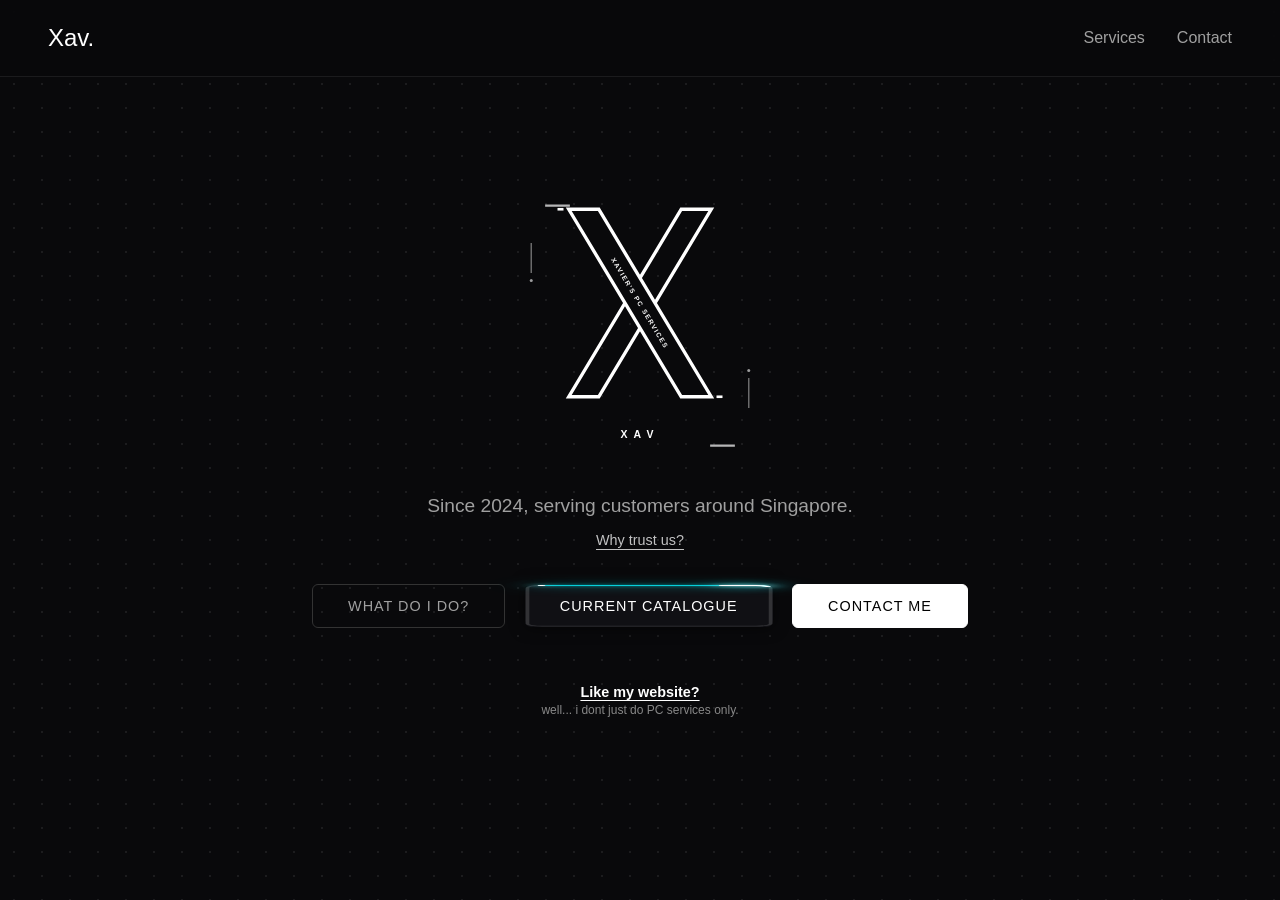
==== index.html @ ee3aeef9 "Update index.html" ====
<!DOCTYPE html>
<html lang="en">
<head>
    <meta charset="UTF-8">
    <meta name="viewport" content="width=device-width, initial-scale=1.0, maximum-scale=5.0, viewport-fit=cover">
    <title>Xav | Personal Site</title>
    
    <!-- Discord & Social Media Embed Preview -->
    <meta property="og:title" content="Xav | Personal Site">
    <meta property="og:description" content="Personal computer services, custom hardware maintenance, deep cleaning, upgrades, and web development.">
    <meta property="og:type" content="website">

    <link rel="stylesheet" href="style.css">
</head>
<body>

    <!-- Smooth Motherboard POST Code Preloader Overlay -->
    <div id="preloader">
        <div class="post-code-stream">
            <span>0x15 // DRAM_INIT</span>
            <span>0xC1 // SPD_CHECK</span>
            <span>0xAb // POST_STAGE</span>
            <span>0x0d // MEM_TRAIN</span>
            <span>0xA2 // IDE_DETECT</span>
        </div>
        <div class="loader-container">
            <svg class="pc-fan-svg" viewBox="0 0 100 100" xmlns="http://www.w3.org/2000/svg">
                <rect x="5" y="5" width="90" height="90" rx="12" fill="#080808" stroke="#2a2a2a" stroke-width="2"/>
                <circle cx="12" cy="12" r="3" fill="#121212" stroke="#ffffff" stroke-width="1"/>
                <circle cx="88" cy="12" r="3" fill="#121212" stroke="#ffffff" stroke-width="1"/>
                <circle cx="12" cy="88" r="3" fill="#121212" stroke="#ffffff" stroke-width="1"/>
                <circle cx="88" cy="88" r="3" fill="#121212" stroke="#ffffff" stroke-width="1"/>
                <circle cx="50" cy="50" r="38" fill="#121212" stroke="#ffffff" stroke-width="1.5" opacity="0.3"/>

                <g class="spinning-blades">
                    <g fill="#ffffff" opacity="0.85">
                        <path d="M 50 50 C 44 36, 50 20, 65 16 C 61 31, 56 42, 50 50 Z"/>
                        <path d="M 50 50 C 44 36, 50 20, 65 16 C 61 31, 56 42, 50 50 Z" transform="rotate(51.4 50 50)"/>
                        <path d="M 50 50 C 44 36, 50 20, 65 16 C 61 31, 56 42, 50 50 Z" transform="rotate(102.8 50 50)"/>
                        <path d="M 50 50 C 44 36, 50 20, 65 16 C 61 31, 56 42, 50 50 Z" transform="rotate(154.2 50 50)"/>
                        <path d="M 50 50 C 44 36, 50 20, 65 16 C 61 31, 56 42, 50 50 Z" transform="rotate(205.7 50 50)"/>
                        <path d="M 50 50 C 44 36, 50 20, 65 16 C 61 31, 56 42, 50 50 Z" transform="rotate(257.1 50 50)"/>
                        <path d="M 50 50 C 44 36, 50 20, 65 16 C 61 31, 56 42, 50 50 Z" transform="rotate(308.5 50 50)"/>
                    </g>
                    <circle cx="50" cy="50" r="12" fill="#181818" stroke="#ffffff" stroke-width="1.5"/>
                    <circle cx="50" cy="4" fill="#ffffff"/>
                </g>
            </svg>

            <!-- Motherboard Debug LED Display -->
            <div class="post-led-box">
                <span class="post-led-label">POST_CODE</span>
                <span id="postCodeText" class="post-led-value">15</span>
            </div>
        </div>
    </div>

    <!-- Navigation -->
    <nav class="navbar">
        <div class="logo-wrapper">
            <div id="logoBtn" class="logo">Xav<span class="dot">.</span></div>
            <div id="logoBubble" class="cartoon-bubble">...yep, thats my name!</div>
        </div>
        <div class="nav-links">
            <button id="navServicesBtn" class="nav-contact-link">Services</button>
            <button id="navContactBtn" class="nav-contact-link">Contact</button>
        </div>
    </nav>

    <!-- Main Hero -->
    <main class="hero">
        <!-- Cyberpunk Geometric 'X' Logo -->
        <div class="hero-logo-wrapper snap-in-1">
            <div class="glitch-container">
                <svg viewBox="0 0 400 380" class="hero-x-logo glitch-logo" xmlns="http://www.w3.org/2000/svg">
                    <path d="M 75,30 L 105,30 M 295,350 L 325,350" stroke="#ffffff" stroke-width="3" opacity="0.7" stroke-linecap="square" />
                    <path d="M 55,80 L 55,120 M 345,260 L 345,300" stroke="#ffffff" stroke-width="2" opacity="0.4" />
                    <circle cx="55" cy="130" r="2" fill="#ffffff" opacity="0.6"/>
                    <circle cx="345" cy="250" r="2" fill="#ffffff" opacity="0.6"/>

                    <polygon points="105,285 145,285 295,35 255,35" 
                             fill="none" stroke="#ffffff" stroke-width="4.5" stroke-linejoin="miter" />

                    <polygon points="105,35 145,35 295,285 255,285" 
                             fill="#09090b" stroke="#ffffff" stroke-width="4.5" stroke-linejoin="miter" />

                    <line x1="90" y1="35" x2="98" y2="35" stroke="#ffffff" stroke-width="3.5"/>
                    <line x1="302" y1="285" x2="310" y2="285" stroke="#ffffff" stroke-width="3.5"/>

                    <g transform="translate(200, 160) rotate(59)">
                        <text x="0" y="3.5" 
                              text-anchor="middle" 
                              fill="#ffffff" 
                              font-family="'Inter', sans-serif" 
                              font-size="9" 
                              font-weight="800" 
                              letter-spacing="1.8">XAVIER'S PC SERVICES</text>
                    </g>

                    <text x="200" y="340" 
                          text-anchor="middle" 
                          fill="#ffffff" 
                          font-family="'Inter', sans-serif" 
                          font-size="14" 
                          font-weight="600" 
                          letter-spacing="8">XAV</text>
                </svg>
            </div>
        </div>

        <p class="snap-in-2">Since 2024, serving customers around Singapore.</p>
        
        <!-- Why Trust Us Button -->
        <div class="hero-trust-wrapper snap-in-2">
            <button id="whyTrustBtn" class="trust-link-btn">Why trust us?</button>
        </div>

        <div class="hero-buttons snap-in-3">
            <button id="whatIDoBtn" class="btn btn-secondary" data-tooltip="cmon... click it!">What Do I Do?</button>
            
            <!-- Circling Light Particle & Trail Catalogue Button -->
            <button id="heroCatalogueBtn" class="btn btn-border-tracer" data-tooltip="check builds!">
                <svg class="tracer-svg" viewBox="0 0 100 100" preserveAspectRatio="none">
                    <rect class="tracer-base" x="1" y="1" width="98" height="98" rx="6" ry="6" pathLength="100" />
                    <rect class="tracer-trail" x="1" y="1" width="98" height="98" rx="6" ry="6" pathLength="100" />
                    <rect class="tracer-head" x="1" y="1" width="98" height="98" rx="6" ry="6" pathLength="100" />
                </svg>
                <span class="btn-tracer-text">Current Catalogue</span>
            </button>

            <button id="heroContactBtn" class="btn btn-primary" data-tooltip="don't be shy!">Contact Me</button>
        </div>

        <!-- Web Dev Teaser Link -->
        <div class="webdev-teaser-wrapper snap-in-3">
            <button id="webDevBtn" class="webdev-link-btn">
                <span class="webdev-main-text">Like my website?</span>
                <span class="webdev-sub-text">well... i dont just do PC services only.</span>
            </button>
        </div>
    </main>

    <!-- 3-Second Centered Promo Modal with 2s Slow Fade In -->
    <div id="centerPromoModal" class="modal-overlay center-promo-overlay">
        <div class="modal-card center-promo-card">
            <button id="closeCenterPromoBtn" class="close-btn" onclick="closeCenterPromo(event)" aria-label="Close Modal">&times;</button>
            
            <!-- Contained, Uncropped Rig Image -->
            <div class="promo-img-box" onclick="openBuildDetail(1)">
                <img src="https://res.cloudinary.com/bqio04wg/image/upload/v1786903752/IMG_3669.jpg" alt="Featured PC Rig" class="center-promo-img">
            </div>
            
            <!-- Build Info & Distinct Standout Typography -->
            <div onclick="openBuildDetail(1)">
                <span class="catalogue-badge">Featured Rig In-Stock</span>
                <h3 class="center-promo-title">THE ULTIMATE 1440P PC<span class="dot">.</span></h3>
                <div class="center-promo-price">$900 <span class="currency">SGD</span></div>
                <p class="center-promo-specs">
                    <span>RTX 3070</span> • <span>32GB RAM</span> • <span>i5-12400F</span> • <span>1TB SSD</span>
                </p>
                <button class="btn btn-primary center-promo-cta">View Benchmarks & Specs &rarr;</button>
            </div>
        </div>
    </div>

    <!-- Web Development Services Modal -->
    <div id="webDevModal" class="modal-overlay">
        <div class="modal-card image-modal-card">
            <button id="closeWebDevModalBtn" class="close-btn" aria-label="Close Modal">&times;</button>
            <div class="modal-product-info" style="text-align: left;">
                <h3>Custom Website Creation<span class="dot">.</span></h3>
                <p class="modal-sub">well... i dont just do PC services only.</p>
                
                <p class="modal-desc-paragraph">
                    Need a clean, interactive website, personal portfolio, or business landing page built from scratch? I can design and code custom websites directly tailored to your vision and ideas.
                </p>

                <div class="ipa-container-box">
                    <h4 style="color: #ffffff; font-size: 0.8rem; text-transform: uppercase; letter-spacing: 1px; margin-bottom: 0.6rem;">Service Breakdown:</h4>
                    <p style="margin-bottom: 0.5rem;">• <strong>Base Price:</strong> $150 SGD flat rate for a simple, interactive business or personal site.</p>
                    <p style="margin-bottom: 0.5rem;">• <strong>Cross-Platform Optimization:</strong> Built and tested to run smoothly on both desktop and mobile layouts.</p>
                    <p>• <strong>Custom Vision Integration:</strong> Incorporating custom themes, interactive modals, animations, and tailored features to fit exactly what you want.</p>
                </div>

                <div class="build-drawer-actions" style="margin-top: 1.5rem;">
                    <button class="btn btn-primary" onclick="openContact()">Inquire About Web Build</button>
                </div>
            </div>
        </div>
    </div>

    <!-- Why Trust Us Reviews Modal -->
    <div id="reviewsModal" class="modal-overlay">
        <div class="modal-card reviews-modal-card">
            <button id="closeReviewsModalBtn" class="close-btn" aria-label="Close Modal">&times;</button>
            <h2>Why Trust Us<span class="dot">.</span></h2>
            <p class="modal-sub">Drag or swipe vertically to spin through real client feedback.</p>

            <div id="reviewWheelContainer" class="review-wheel-container">
                <div id="reviewWheel" class="review-wheel">
                    
                    <div class="review-wheel-card">
                        <p class="review-quote">"Friendly and responsive, answered any questions I had with detailed explanations. Helped to troubleshoot and ensured that everything was working before leaving."</p>
                        <span class="review-author">— soreil</span>
                    </div>

                    <div class="review-wheel-card">
                        <p class="review-quote">"was really nice when showing me the pc, even explaining how to check specs cos i noob. now i can play heavy games!!? if uw buy pc ask this guy he legit pro"</p>
                        <span class="review-author">— Aira</span>
                    </div>

                    <div class="review-wheel-card">
                        <p class="review-quote">"great experience with xavier!! went extra mile to help me settle my build n solve issues. very recommended👍🏻👍🏻"</p>
                        <span class="review-author">— yrjdnr</span>
                    </div>

                    <div class="review-wheel-card">
                        <p class="review-quote">"Seller answered all my questions quickly and professionally, and even helped me to source out cpu coolers to swap out for my PC when requested. The after-sales tips was really appreciated from him as well. All in all, the service was extremely affordable, and this seller is truly genuine in his work. Would recommend strongly👍"</p>
                        <span class="review-author">— collectiblesandcards</span>
                    </div>

                    <div class="review-wheel-card">
                        <p class="review-quote">"Really amazing and awesome guy! professional in what he does and is accommodating too! tysm i rlly appreciate it ^^ 🫶✌️🤞"</p>
                        <span class="review-author">— cryphticz</span>
                    </div>

                </div>
            </div>

            <p class="reviews-footer-text">
                See all these reviews? Every single one of them is a client who trusted us with their beloved personal computer, and allowed us to work our magic on it.
            </p>
            <p class="reviews-trust-statement">
                We work with high-end components and the latest hardware and are deeply accustomed to these services with the priority of keeping the customer's hardware safe no matter what.
            </p>
        </div>
    </div>

    <!-- Slide-in Panel from Left (Services Drawer) -->
    <div id="sideDrawer" class="drawer-overlay">
        <div class="drawer-content">
            <button id="closeDrawerBtn" class="close-btn" aria-label="Close Drawer">&times;</button>
            <h2 class="section-title">Personal Computer Services<span class="dot">.</span></h2>
            <p class="section-subtitle">Click below to reveal our specialized service breakdown.</p>

            <div class="services-grid-vertical">
                <!-- Service 1: Maintenance & Deep Cleaning -->
                <div class="service-card" onclick="toggleCardDetails(event, this)">
                    <img src="https://static.vecteezy.com/system/resources/previews/014/321/935/large_2x/cleaning-a-dusty-computer-with-a-blower-photo.jpg" alt="Hardware Maintenance and Deep Cleaning" class="card-img" loading="lazy">
                    <div class="card-content">
                        <div class="card-header">
                            <h3>Hardware maintenance and Deep cleaning</h3>
                            <span class="expand-icon">+</span>
                        </div>
                        <p class="short-desc">Comprehensive system overhaul using high-pressure air dust blowers, 99% isopropyl alcohol (IPA), complete fan & case dust extraction, and thermal repasting for both CPU and GPU dies to permanently eliminate thermal throttling.</p>
                        
                        <div class="card-details-wrapper">
                            <div class="card-details">
                                <hr class="detail-divider">
                                <h4>Interactive Service Breakdown</h4>
                                <ul>
                                    <li>
                                        <strong id="deepCleanBtn" class="clickable-term">Deep cleaning</strong>: Full chassis disassembly, high-CFM dust blower extraction, and wiping GPU/case components clean using 99% IPA.
                                    </li>
                                    <li>
                                        <strong id="repasteBtn" class="clickable-term">Repasting</strong>: Complete removal of dried factory paste on CPU and GPU silicon dies, replacing it with high-grade thermal compound.
                                    </li>
                                </ul>
                            </div>
                        </div>
                    </div>
                </div>

                <!-- Service 2: Hardware Upgrades & Part Swapping -->
                <div class="service-card" onclick="toggleCardDetails(event, this)">
                    <img src="https://www.allinonecomputersolutions.co.uk/wp-content/uploads/2021/02/Computer-upgrade.jpg" alt="Hardware Upgrades & Part Swapping" class="card-img" loading="lazy">
                    <div class="card-content">
                        <div class="card-header">
                            <h3>Hardware Upgrades & Part Swapping</h3>
                            <span class="expand-icon">+</span>
                        </div>
                        <p class="short-desc">Looking to boost your FPS or swap out old components? I'll check compatibility, install them cleanly, and run real stress tests to make sure everything is rock solid. Got old parts lying around? Sell them directly to me for fast cash to subsidize your upgrade cost.</p>
                        
                        <div class="card-details-wrapper">
                            <div class="card-details">
                                <hr class="detail-divider">
                                <h4>Upgrade Process & Buyback Breakdown</h4>
                                <ul>
                                    <li>
                                        <strong>Compatibility & Installation</strong>: Making sure your new CPU, GPU, or RAM actually works with your board and power supply before installing it properly.
                                    </li>
                                    <li>
                                        <strong>Stress Testing</strong>: Running benchmark tests and games to guarantee zero crashes, blue screens, or thermal bottlenecks before handing your PC back.
                                    </li>
                                    <li>
                                        <strong>Old Part Trade-In / Buyback</strong>: Sell your replaced components directly to me for quick cash on the spot to lower your total upgrade cost.
                                    </li>
                                </ul>
                            </div>
                        </div>
                    </div>
                </div>

                <!-- Service 3: Case Swaps -->
                <div class="service-card" onclick="toggleCardDetails(event, this)">
                    <img src="https://www.bhphotovideo.com/images/fb/lian_li_o11dexl_x_o11_dynamic_evo_xl_1787171.jpg" alt="Case Swaps" class="card-img" loading="lazy">
                    <div class="card-content">
                        <div class="card-header">
                            <h3>Case swaps</h3>
                            <span class="expand-icon">+</span>
                        </div>
                        <p class="short-desc">Want to refresh your system? Getting tired of your old case? We will port over your entire build to a new, fresh case of your own choice, ensuring everything is handled with utmost care at XAVPC. Wiring everything, including basic cable management to clean up the back panel.</p>
                        
                        <div class="card-details-wrapper">
                            <div class="card-details">
                                <hr class="detail-divider">
                                <h4>Case Swap Process</h4>
                                <ul>
                                    <li>
                                        <strong>Full Build Transfer</strong>: Safe dismantling and migrating of motherboard, GPU, power supply, coolers, and storage into your new chassis.
                                    </li>
                                    <li>
                                        <strong>Wiring & Cable Routing</strong>: Connecting front panel headers, power cables, and routing wires neatly for a clean front view and organized back panel.
                                    </li>
                                </ul>
                            </div>
                        </div>
                    </div>
                </div>

                <!-- Service 4: Diagnostics and Troubleshooting -->
                <div class="service-card" onclick="toggleCardDetails(event, this)">
                    <img src="https://miro.medium.com/v2/resize:fit:1024/1*V3ukVbugMUgEESWofAu4Vw.jpeg" alt="Diagnostics and troubleshooting" class="card-img" loading="lazy">
                    <div class="card-content">
                        <div class="card-header">
                            <h3>Diagnostics and troubleshooting</h3>
                            <span class="expand-icon">+</span>
                        </div>
                        <p class="short-desc">PC won't boot, randomly shuts off, or throwing blue screens? I isolate hardware faults using my own spare parts and understanding of how components interact. I stick to a strict no-fix, no-fee policy: if I can't reach a definitive conclusion on what's wrong, you don't pay anything.</p>
                        
                        <div class="card-details-wrapper">
                            <div class="card-details">
                                <hr class="detail-divider">
                                <h4>Diagnostic Policy & Limitations</h4>
                                <ul>
                                    <li>
                                        <strong>Spare Part Swap Testing</strong>: Swapping out RAM, GPUs, PSUs, and CPUs with known-working spare parts to isolate the exact failing hardware.
                                    </li>
                                    <li>
                                        <strong>No Conclusion, No Pay Policy</strong>: You are only charged if I successfully diagnose and reach a definitive conclusion on the root cause of your issue.
                                    </li>
                                    <li>
                                        <strong>What We Do NOT Do</strong>: We do not do board-level repair or micro-soldering. Faulty parts are identified for direct replacement. Note: The rate for installing replacement parts is separate from the diagnostic fee.
                                    </li>
                                </ul>
                            </div>
                        </div>
                    </div>
                </div>
            </div>
        </div>
    </div>

    <!-- Deep Cleaning Breakdown Modal -->
    <div id="deepCleanModal" class="modal-overlay">
        <div class="modal-card image-modal-card">
            <button id="closeDeepCleanModalBtn" class="close-btn" aria-label="Close Modal">&times;</button>
            <img src="https://static.vecteezy.com/system/resources/previews/014/321/935/large_2x/cleaning-a-dusty-computer-with-a-blower-photo.jpg" alt="Deep Cleaning Process with Air Blower" class="modal-product-img" loading="lazy">
            <div class="modal-product-info">
                <h3>Chassis & GPU Deep Cleaning<span class="dot">.</span></h3>
                <p class="modal-sub">Restoring original thermal efficiency and airflow.</p>
                
                <p class="modal-desc-paragraph">
                    Dust buildup inside dirty PC cases directly chokes fan blades, clogs heatsink fins, and causes severe thermal throttling under heavy gaming loads. We utilize high-pressure electric air dust blowers to blast away trapped dust bunnies from tight GPU shroud crevices, power supply shrouds, and intake filters.
                </p>

                <div class="ipa-container-box">
                    <p>
                        After blowing out loose debris, all fan blades, PCB surfaces, and case interior walls are thoroughly wiped clean down to a shine using 
                        <span class="ipa-wrapper">
                            <span id="ipaHighlightBtn" class="ipa-highlight">IPA 99% alcohol</span>
                            <span id="ipaBubble" class="ipa-bubble">
                                <button id="closeIpaBubbleBtn" class="bubble-x-btn" aria-label="Close Bubble">&times;</button>
                                <strong>Why 99% Isopropyl Alcohol?</strong><br>
                                99% anhydrous IPA evaporates rapidly with zero conductive water residue, safely dissolving caked-on dust film, oils, and dried thermal paste without risking oxidation on delicate circuit boards.
                            </span>
                        </span> 
                        for a sterile, spotless finish.
                    </p>
                </div>

                <div class="location-disclaimer-box">
                    <h4>In-House Service Location Disclaimer</h4>
                    <p>For all computers requiring a deep clean, we perform the service strictly in-house at my place. The high-pressure dust blowers and specialized cleaning tools I use are non-portable, and handling heavy dust extraction is significantly safer and cleaner in a familiar workshop environment.</p>
                </div>
            </div>
        </div>
    </div>

    <!-- Catalogue Modal (Live In-Stock Build) -->
    <div id="catalogueModal" class="modal-overlay">
        <div class="modal-card catalogue-modal-card">
            <button id="closeCatalogueModalBtn" class="close-btn" aria-label="Close Modal">&times;</button>
            <h2>Current Catalogue<span class="dot">.</span></h2>
            <p class="modal-sub">Click the prebuilt rig below for full specs & details.</p>

            <div class="catalogue-grid">
                <!-- Active Prebuilt PC Rig -->
                <div class="service-card catalogue-card" onclick="openBuildDetail(1)">
                    <img src="https://res.cloudinary.com/bqio04wg/image/upload/v1786903755/IMG_3670.jpg" alt="THE ULTIMATE MIDRANGE 1440P GAMING PC." class="card-img catalogue-img" loading="lazy">
                    <div class="card-content">
                        <div class="card-header">
                            <div>
                                <span class="catalogue-badge">1440p High-FPS Rig</span>
                                <h3>THE ULTIMATE MIDRANGE 1440P GAMING PC.</h3>
                            </div>
                            <span class="expand-icon">&rarr;</span>
                        </div>
                        <p class="short-desc">$900 SGD • Intel i5-12400F • ROG Strix RTX 3070 • 32GB Ripjaws • 360mm Infinity AIO</p>
                    </div>
                </div>
            </div>

            <div class="catalogue-footer-note">
                <button id="prevBuildsLinkBtn" class="previous-builds-link">or check out our previous builds.</button>
            </div>
        </div>
    </div>

    <!-- Previous Builds Archive Modal -->
    <div id="archiveModal" class="modal-overlay">
        <div class="modal-card catalogue-modal-card">
            <button id="closeArchiveModalBtn" class="close-btn" aria-label="Close Modal">&times;</button>
            <h2>Previous Builds<span class="dot">.</span></h2>
            <p class="modal-sub">Click any past rig below to view full specifications & thermal benchmarks.</p>

            <div class="catalogue-grid">
                <div class="service-card catalogue-card" onclick="openBuildDetail(2)">
                    <img src="https://i.postimg.cc/VSHSZpsG/build.jpg" alt="Phantom 3070 Edition" class="card-img catalogue-img" loading="lazy">
                    <div class="card-content">
                        <div class="card-header">
                            <div>
                                <span class="catalogue-badge">1440p High-FPS Rig</span>
                                <h3>Phantom 3070 Edition</h3>
                            </div>
                            <span class="sold-pill">SOLD</span>
                        </div>
                        <p class="short-desc">$800 SGD • Ryzen 5 5600X • RTX 3070 Twin X2 • 1TB Gen4 NVMe • Corsair Vengeance PRO RGB</p>
                    </div>
                </div>
            </div>
        </div>
    </div>

    <!-- Sliding Build Detail Drawer -->
    <div id="buildDetailDrawer" class="drawer-overlay">
        <div class="drawer-content build-drawer-content">
            <button id="closeBuildDetailBtn" class="close-btn" aria-label="Close Drawer">&times;</button>
            <span id="detailBadge" class="catalogue-badge">Category</span>
            <h2 id="detailTitle" class="section-title">Build Name<span class="dot">.</span></h2>
            <p id="detailPrice" class="detail-price-text">$0 SGD</p>

            <div class="gallery-slider-wrapper" id="galleryWrapper">
                <button class="gallery-nav-btn gallery-prev" id="galleryPrevBtn" aria-label="Previous image">&#10094;</button>
                <div class="gallery-slider-track" id="galleryTrack">
                    <img id="detailImg" src="" alt="Build Image" class="build-panel-img">
                </div>
                <button class="gallery-nav-btn gallery-next" id="galleryNextBtn" aria-label="Next image">&#10095;</button>
                <div class="gallery-counter" id="galleryCounter">1 / 1</div>
            </div>
            
            <div class="gallery-dots" id="galleryDots"></div>

            <div id="detailSpecs" class="specs-box">
                <h4>Full Specs & Details Breakdown</h4>
                <ul id="specsList"></ul>
            </div>

            <!-- Build Video Showcase Container -->
            <div id="videoBox" class="video-box">
                <div class="video-header-row">
                    <div>
                        <h4>System Walkthrough & ARGB Lighting</h4>
                        <p class="video-sub-label">Watch the build live in action</p>
                    </div>
                    <button class="fullscreen-trigger-btn" onclick="toggleVideoFullscreen()">
                        <span>⛶</span> Fullscreen
                    </button>
                </div>
                <div class="video-wrapper">
                    <video id="detailVideo" class="build-video" controls playsinline preload="none">
                        <source src="" type="video/mp4">
                        Your browser does not support the video tag.
                    </video>
                </div>
            </div>

            <!-- Verified Benchmark Proof Container -->
            <div id="benchmarkBox" class="benchmark-box">
                <h4>Verified In-Game Benchmark Proof</h4>
                <p class="benchmark-intro-text">Real hardware benchmark screenshots captured on native 1440p displays:</p>
                <div id="benchmarkList" class="benchmark-list"></div>
            </div>

            <div class="testing-box">
                <h4>Open-Door Hands-On Testing Policy</h4>
                <p>We maintain an open-door testing policy for all interested buyers! Feel free to visit and test drive systems or hardware in person on preloaded competitive and AAA games including <strong>Call of Duty</strong>, <strong>Forza Horizon 6</strong>, <strong>VALORANT</strong>, <strong>CS2</strong>, and more upon request before deciding to purchase.</p>
            </div>

            <div class="warranty-box">
                <h4>Warranty & Support Guarantee</h4>
                <div class="warranty-badge-row">
                    <span class="warranty-pill">1 Month Hardware Warranty</span>
                    <span class="warranty-pill">3 Months Post-Sales Support</span>
                </div>
                <p>All prebuilts and components are backed by a 1-month hardware warranty covering component replacements, alongside 3 months of complimentary post-sales technical support for software and performance optimizations.</p>
            </div>

            <div class="faq-panel">
                <h4>Frequently Asked Questions</h4>

                <div class="faq-item">
                    <p class="faq-q">Q: Is Wi-Fi and Bluetooth included?</p>
                    <p class="faq-a">Yes. Onboard Wi-Fi 6 and Bluetooth modules are pre-installed and configured out of the box on all full systems.</p>
                </div>

                <div class="faq-item">
                    <p class="faq-q">Q: Is it fully working and tested?</p>
                    <p class="faq-a">Yes. Every unit and standalone component undergoes multi-hour stress tests with professional benchmarking tools (3DMark, Cinebench) and heavy video games to guarantee zero thermal throttling or crashes.</p>
                </div>

                <div class="faq-item">
                    <p class="faq-q">Q: Power cord included?</p>
                    <p class="faq-a">Yes. A heavy-duty local power cable is provided with every system build.</p>
                </div>

                <div class="faq-item">
                    <p class="faq-q">Q: Windows 11 status?</p>
                    <p class="faq-a">Yes, Windows 11 Pro is clean-installed on all complete builds with all latest drivers. It arrives unactivated; this has zero effect on user experience, gaming performance, or system speed (it simply leaves a small cosmetic desktop watermark).</p>
                </div>
            </div>

            <div class="build-drawer-actions">
                <button class="btn btn-primary" onclick="openContact()">Inquire / Reserve Item</button>
            </div>
        </div>
    </div>

    <!-- Repasting Detail Modal -->
    <div id="repasteModal" class="modal-overlay">
        <div class="modal-card image-modal-card">
            <button id="closeRepasteModalBtn" class="close-btn" aria-label="Close Modal">&times;</button>
            <img src="https://down-th.img.susercontent.com/file/cn-11134208-820l4-mo6m9cfb22h1b0" alt="Thermalright Thermal Solution" class="modal-product-img" loading="lazy">
            <div class="modal-product-info">
                <h3>Introducing... Thermalright PX7<span class="dot">.</span></h3>
                <p class="modal-sub">Our go-to thermal solution.</p>
                <p>Engineered for high-wattage CPUs and GPUs, the Thermalright PX7 delivers rapid heat dissipation across die surfaces. Its ultra-low thermal resistance fills microscopic imperfections between the IHS and cooler base, preventing pump-out and thermal degradation under continuous heavy workloads without any electrical conductivity risk.</p>
            </div>
        </div>
    </div>

    <!-- Pop-up Contact Modal -->
    <div id="contactModal" class="modal-overlay">
        <div class="modal-card">
            <button id="closeModalBtn" class="close-btn" aria-label="Close Modal">&times;</button>
            <h2>Get in Touch<span class="dot">.</span></h2>
            <p class="modal-sub">Reach out directly via phone, Telegram, or Carousell.</p>

            <div class="contact-details">
                <div class="contact-item">
                    <span class="contact-label">Phone Number</span>
                    <a href="tel:86865419" class="contact-value">86865419</a>
                </div>

                <div class="contact-item">
                    <span class="contact-label">Telegram</span>
                    <a href="https://t.me/Leijiye" target="_blank" class="contact-value">@Leijiye</a>
                </div>

                <div class="contact-item">
                    <span class="contact-label">Carousell</span>
                    <a href="https://www.carousell.sg/u/xavpc/" target="_blank" class="contact-value">Visit Carousell Store</a>
                </div>
            </div>
        </div>
    </div>

    <!-- Script Section -->
    <script>
        // Smooth Preloader & Cinematic Entry Trigger
        const postCodeText = document.getElementById('postCodeText');
        const postCodes = ['15', 'C1', '28', '55', 'Ab', '0d', '99', 'A2', 'AA', '00'];
        let postIndex = 0;
        
        const postInterval = setInterval(() => {
            if (postCodeText) {
                postIndex = (postIndex + 1) % postCodes.length;
                postCodeText.innerText = postCodes[postIndex];
            }
        }, 110);

        let preloaderDismissed = false;
        function dismissPreloader() {
            if (preloaderDismissed) return;
            preloaderDismissed = true;
            clearInterval(postInterval);
            if (postCodeText) postCodeText.innerText = 'FF';
            
            const preloader = document.getElementById('preloader');
            if (preloader) {
                preloader.classList.add('preloader-fade-out');
                document.body.classList.add('page-revealed');
                
                setTimeout(() => {
                    preloader.style.display = 'none';
                    preloader.remove();
                }, 850);
            }
        }

        document.addEventListener('DOMContentLoaded', () => {
            setTimeout(dismissPreloader, 1300);
        });

        setTimeout(dismissPreloader, 2200);

        // 3-Second Buffer Centered Promo Modal with 2s Slow Fade-In
        const centerPromoModal = document.getElementById('centerPromoModal');
        let centerPromoClosed = false;

        setTimeout(() => {
            if (centerPromoModal && !centerPromoClosed) {
                centerPromoModal.classList.add('active');
            }
        }, 3000);

        function closeCenterPromo(e) {
            if (e) e.stopPropagation();
            centerPromoClosed = true;
            if (centerPromoModal) {
                centerPromoModal.classList.remove('active');
            }
        }

        // Catalogue & Archive Modals
        const catalogueModal = document.getElementById('catalogueModal');
        const heroCatalogueBtn = document.getElementById('heroCatalogueBtn');
        const closeCatalogueModalBtn = document.getElementById('closeCatalogueModalBtn');
        const archiveModal = document.getElementById('archiveModal');
        const prevBuildsLinkBtn = document.getElementById('prevBuildsLinkBtn');
        const closeArchiveModalBtn = document.getElementById('closeArchiveModalBtn');
        
        // Build Detail Drawer & Gallery Elements
        const buildDetailDrawer = document.getElementById('buildDetailDrawer');
        const closeBuildDetailBtn = document.getElementById('closeBuildDetailBtn');
        const detailImg = document.getElementById('detailImg');
        const galleryPrevBtn = document.getElementById('galleryPrevBtn');
        const galleryNextBtn = document.getElementById('galleryNextBtn');
        const galleryCounter = document.getElementById('galleryCounter');
        const galleryDots = document.getElementById('galleryDots');
        const galleryTrack = document.getElementById('galleryTrack');

        // Video Player Element
        const videoBox = document.getElementById('videoBox');
        const detailVideo = document.getElementById('detailVideo');

        let currentBuildImages = [];
        let currentImageIndex = 0;

        // Why Trust Us Modal Elements
        const reviewsModal = document.getElementById('reviewsModal');
        const whyTrustBtn = document.getElementById('whyTrustBtn');
        const closeReviewsModalBtn = document.getElementById('closeReviewsModalBtn');

        // Web Dev Modal Elements
        const webDevModal = document.getElementById('webDevModal');
        const webDevBtn = document.getElementById('webDevBtn');
        const closeWebDevModalBtn = document.getElementById('closeWebDevModalBtn');

        // Deep Cleaning Modal Elements
        const deepCleanModal = document.getElementById('deepCleanModal');
        const deepCleanBtn = document.getElementById('deepCleanBtn');
        const closeDeepCleanModalBtn = document.getElementById('closeDeepCleanModalBtn');
        const ipaHighlightBtn = document.getElementById('ipaHighlightBtn');
        const ipaBubble = document.getElementById('ipaBubble');
        const closeIpaBubbleBtn = document.getElementById('closeIpaBubbleBtn');

        // Prebuilt Rig Database
        const buildData = {
            1: {
                badge: "1440p High-FPS Rig",
                title: "THE ULTIMATE MIDRANGE 1440P GAMING PC.",
                price: "$900 SGD",
                video: "https://res.cloudinary.com/bqio04wg/video/upload/v1786905941/20260817_024215.mp4",
                images: [
                    "https://res.cloudinary.com/bqio04wg/image/upload/v1786903755/IMG_3670.jpg",
                    "https://res.cloudinary.com/bqio04wg/image/upload/v1786903756/IMG_3678.jpg",
                    "https://res.cloudinary.com/bqio04wg/image/upload/v1786903755/IMG_3671.jpg",
                    "https://res.cloudinary.com/bqio04wg/image/upload/v1786903756/IMG_3674.jpg",
                    "https://res.cloudinary.com/bqio04wg/image/upload/v1786903755/IMG_3672.jpg"
                ],
                specs: [
                    "<strong>Processor:</strong> Intel Core i5-12400F (6 Cores / 12 Threads, Up to 4.4GHz)",
                    "<strong>Graphics Card:</strong> ASUS ROG STRIX GeForce RTX 3070 8GB",
                    "<strong>Motherboard:</strong> ASUS TUF GAMING B660-PLUS WIFI D4",
                    "<strong>Memory:</strong> 32GB (2x16GB) G.SKILL Ripjaws V DDR4-3600MHz",
                    "<strong>Storage:</strong> 1TB KIOXIA NVMe PCIe SSD",
                    "<strong>Cooler:</strong> CubeSystems 360mm Infinity Mirror ARGB AIO Liquid Cooler",
                    "<strong>Power Supply:</strong> ASUS ROG STRIX 750W 80+ Gold Modular PSU",
                    "<strong>Chassis:</strong> DeepCool CG530 Panoramic Dual-Chamber Case",
                    "<strong>Features & I/O:</strong> Onboard Wi-Fi 6, Bluetooth, High-Speed USB Type-C & ARGB Sync"
                ],
                benchmarks: [
                    {
                        caption: "FORZA HORIZON 6 // 1440P ULTRA • 65 FPS",
                        img: "https://res.cloudinary.com/bqio04wg/image/upload/v1786905385/photo_2026-08-17_02-36-05.jpg"
                    },
                    {
                        caption: "Expedition 33 // 1440P ULTRA • 60 FPS",
                        img: "https://res.cloudinary.com/bqio04wg/image/upload/v1786905385/photo_2026-08-17_02-36-07.jpg"
                    },
                    {
                        caption: "VALORANT // 1440P HIGH • 350-400 FPS",
                        img: "https://res.cloudinary.com/bqio04wg/image/upload/v1786905386/photo_2026-08-17_02-36-11.jpg"
                    }
                ]
            },
            2: {
                badge: "SOLD OUT // PREVIOUS BUILD",
                title: "Phantom 3070 Edition",
                price: "$800 SGD (Sold)",
                images: [
                    "https://i.postimg.cc/VSHSZpsG/build.jpg"
                ],
                specs: [
                    "<strong>Processor:</strong> AMD Ryzen 5 5600X (6 Cores / 12 Threads)",
                    "<strong>Graphics Card:</strong> INNO3D GeForce RTX 3070 Twin X2 8GB",
                    "<strong>Motherboard:</strong> ASUS TUF Gaming B550M-E",
                    "<strong>Memory:</strong> Corsair Vengeance PRO RGB DDR4",
                    "<strong>Storage:</strong> 1TB AMC61 Memory Union Gen4 NVMe SSD",
                    "<strong>Cooler:</strong> Cooler Master T20 CPU Cooler",
                    "<strong>Power Supply:</strong> Novacore 800W 80+ Bronze PSU"
                ]
            }
        };

        function toggleVideoFullscreen() {
            if (!detailVideo) return;
            if (detailVideo.requestFullscreen) {
                detailVideo.requestFullscreen();
            } else if (detailVideo.webkitRequestFullscreen) {
                detailVideo.webkitRequestFullscreen();
            } else if (detailVideo.msRequestFullscreen) {
                detailVideo.msRequestFullscreen();
            }
        }

        function updateGalleryView() {
            if (!currentBuildImages.length) return;
            
            detailImg.style.opacity = '0.3';
            setTimeout(() => {
                detailImg.src = currentBuildImages[currentImageIndex];
                detailImg.style.opacity = '1';
            }, 80);

            galleryCounter.innerText = `${currentImageIndex + 1} / ${currentBuildImages.length}`;

            const dots = galleryDots.querySelectorAll('.gallery-dot');
            dots.forEach((dot, idx) => {
                dot.classList.toggle('active', idx === currentImageIndex);
            });
        }

        function setGalleryIndex(index) {
            currentImageIndex = index;
            updateGalleryView();
        }

        function nextGalleryImage() {
            currentImageIndex = (currentImageIndex + 1) % currentBuildImages.length;
            updateGalleryView();
        }

        function prevGalleryImage() {
            currentImageIndex = (currentImageIndex - 1 + currentBuildImages.length) % currentBuildImages.length;
            updateGalleryView();
        }

        if (galleryNextBtn) galleryNextBtn.addEventListener('click', nextGalleryImage);
        if (galleryPrevBtn) galleryPrevBtn.addEventListener('click', prevGalleryImage);

        let touchStartX = 0;
        let touchEndX = 0;

        if (galleryTrack) {
            galleryTrack.addEventListener('touchstart', (e) => {
                touchStartX = e.changedTouches[0].screenX;
            }, { passive: true });

            galleryTrack.addEventListener('touchend', (e) => {
                touchEndX = e.changedTouches[0].screenX;
                handleGallerySwipe();
            }, { passive: true });
        }

        function handleGallerySwipe() {
            const swipeDistance = touchEndX - touchStartX;
            if (Math.abs(swipeDistance) > 40) {
                if (swipeDistance < 0) {
                    nextGalleryImage();
                } else {
                    prevGalleryImage();
                }
            }
        }

        function openBuildDetail(id) {
            const build = buildData[id];
            if (!build) return;

            document.getElementById('detailBadge').innerText = build.badge;
            document.getElementById('detailTitle').innerHTML = `${build.title}<span class="dot">.</span>`;
            document.getElementById('detailPrice').innerText = build.price;

            currentBuildImages = build.images || [build.img];
            currentImageIndex = 0;

            galleryDots.innerHTML = '';
            if (currentBuildImages.length > 1) {
                galleryPrevBtn.style.display = 'flex';
                galleryNextBtn.style.display = 'flex';
                galleryCounter.style.display = 'block';
                galleryDots.style.display = 'flex';

                currentBuildImages.forEach((_, idx) => {
                    const dot = document.createElement('span');
                    dot.classList.add('gallery-dot');
                    if (idx === 0) dot.classList.add('active');
                    dot.addEventListener('click', () => setGalleryIndex(idx));
                    galleryDots.appendChild(dot);
                });
            } else {
                galleryPrevBtn.style.display = 'none';
                galleryNextBtn.style.display = 'none';
                galleryCounter.style.display = 'none';
                galleryDots.style.display = 'none';
            }

            updateGalleryView();

            if (build.video) {
                videoBox.style.display = 'block';
                detailVideo.src = build.video;
            } else {
                videoBox.style.display = 'none';
                detailVideo.src = '';
            }

            const specsList = document.getElementById('specsList');
            specsList.innerHTML = build.specs.map(item => `<li>${item}</li>`).join('');

            const benchmarkBox = document.getElementById('benchmarkBox');
            const benchmarkList = document.getElementById('benchmarkList');
            if (build.benchmarks && build.benchmarks.length > 0) {
                benchmarkBox.style.display = 'block';
                benchmarkList.innerHTML = build.benchmarks.map(b => `
                    <div class="benchmark-item">
                        <div class="benchmark-header">
                            <span class="benchmark-caption">${b.caption}</span>
                        </div>
                        <img src="${b.img}" alt="${b.caption}" class="benchmark-img" loading="lazy">
                    </div>
                `).join('');
            } else {
                benchmarkBox.style.display = 'none';
            }

            if (catalogueModal) catalogueModal.classList.remove('active');
            if (archiveModal) archiveModal.classList.remove('active');
            if (centerPromoModal) centerPromoModal.classList.remove('active');

            buildDetailDrawer.classList.add('active');
        }

        function closeBuildDetail() {
            buildDetailDrawer.classList.remove('active');
            if (detailVideo) {
                detailVideo.pause();
            }
        }

        if (closeBuildDetailBtn) closeBuildDetailBtn.addEventListener('click', closeBuildDetail);
        if (heroCatalogueBtn) heroCatalogueBtn.addEventListener('click', () => catalogueModal.classList.add('active'));
        if (closeCatalogueModalBtn) closeCatalogueModalBtn.addEventListener('click', () => catalogueModal.classList.remove('active'));

        if (prevBuildsLinkBtn) {
            prevBuildsLinkBtn.addEventListener('click', () => {
                catalogueModal.classList.remove('active');
                archiveModal.classList.add('active');
            });
        }

        if (closeArchiveModalBtn) {
            closeArchiveModalBtn.addEventListener('click', () => archiveModal.classList.remove('active'));
        }

        // Web Dev Modal Logic
        if (webDevBtn && webDevModal) {
            webDevBtn.addEventListener('click', () => webDevModal.classList.add('active'));
        }

        if (closeWebDevModalBtn && webDevModal) {
            closeWebDevModalBtn.addEventListener('click', () => webDevModal.classList.remove('active'));
        }

        // Why Trust Us Modal & 3D Interactive Wheel JS
        if (whyTrustBtn && reviewsModal) {
            whyTrustBtn.addEventListener('click', () => {
                reviewsModal.classList.add('active');
                setTimeout(updateWheel, 50);
            });
        }

        if (closeReviewsModalBtn && reviewsModal) {
            closeReviewsModalBtn.addEventListener('click', () => reviewsModal.classList.remove('active'));
        }

        // 3D Wheel Physics
        const wheelContainer = document.getElementById('reviewWheelContainer');
        const reviewCards = document.querySelectorAll('.review-wheel-card');
        let currentAngle = 0;
        let isDragging = false;
        let startY = 0;
        let lastY = 0;
        let velocity = 0;
        let animFrame = null;

        const angleStep = 360 / Math.max(1, reviewCards.length);

        function updateWheel() {
            reviewCards.forEach((card, index) => {
                let itemAngle = (index * angleStep + currentAngle) % 360;
                if (itemAngle < -180) itemAngle += 360;
                if (itemAngle > 180) itemAngle -= 360;

                const distance = Math.abs(itemAngle);
                let opacity = Math.max(0, 1 - (distance / 70));
                let scale = Math.max(0.7, 1 - (distance / 180));
                let rotateX = -itemAngle;

                card.style.transform = `translate3d(-50%, -50%, 0) rotateX(${rotateX}deg) translateZ(140px) scale(${scale})`;
                card.style.opacity = opacity;
                card.style.pointerEvents = distance < 30 ? 'auto' : 'none';
            });
        }

        function applyMomentum() {
            if (Math.abs(velocity) > 0.05) {
                currentAngle += velocity;
                velocity *= 0.92;
                updateWheel();
                animFrame = requestAnimationFrame(applyMomentum);
            } else {
                cancelAnimationFrame(animFrame);
            }
        }

        function onPointerDown(e) {
            isDragging = true;
            cancelAnimationFrame(animFrame);
            startY = e.touches ? e.touches[0].clientY : e.clientY;
            lastY = startY;
            velocity = 0;
            if (wheelContainer) wheelContainer.style.cursor = 'grabbing';
        }

        function onPointerMove(e) {
            if (!isDragging) return;
            const currentY = e.touches ? e.touches[0].clientY : e.clientY;
            const deltaY = currentY - lastY;
            
            velocity = deltaY * 0.4;
            currentAngle += deltaY * 0.35;
            
            lastY = currentY;
            updateWheel();
        }

        function onPointerUp() {
            if (!isDragging) return;
            isDragging = false;
            if (wheelContainer) wheelContainer.style.cursor = 'grab';
            animFrame = requestAnimationFrame(applyMomentum);
        }

        if (wheelContainer) {
            wheelContainer.addEventListener('mousedown', onPointerDown);
            window.addEventListener('mousemove', onPointerMove);
            window.addEventListener('mouseup', onPointerUp);

            wheelContainer.addEventListener('touchstart', onPointerDown, { passive: true });
            window.addEventListener('touchmove', onPointerMove, { passive: true });
            window.addEventListener('touchend', onPointerUp);
        }

        // Deep Cleaning Modal Logic
        if (deepCleanBtn) {
            deepCleanBtn.addEventListener('click', (e) => {
                e.stopPropagation();
                deepCleanModal.classList.add('active');
            });
        }

        if (closeDeepCleanModalBtn) {
            closeDeepCleanModalBtn.addEventListener('click', (e) => {
                e.stopPropagation();
                deepCleanModal.classList.remove('active');
                if (ipaBubble) ipaBubble.classList.remove('active');
            });
        }

        if (ipaHighlightBtn && ipaBubble) {
            ipaHighlightBtn.addEventListener('click', (e) => {
                e.stopPropagation();
                ipaBubble.classList.toggle('active');
            });
        }

        if (closeIpaBubbleBtn && ipaBubble) {
            closeIpaBubbleBtn.addEventListener('click', (e) => {
                e.stopPropagation();
                ipaBubble.classList.remove('active');
            });
        }

        // Repasting Modal Logic
        const repasteModal = document.getElementById('repasteModal');
        const repasteBtn = document.getElementById('repasteBtn');
        const closeRepasteModalBtn = document.getElementById('closeRepasteModalBtn');

        if (repasteBtn) {
            repasteBtn.addEventListener('click', (e) => {
                e.stopPropagation();
                repasteModal.classList.add('active');
            });
        }

        if (closeRepasteModalBtn) {
            closeRepasteModalBtn.addEventListener('click', () => {
                e.stopPropagation();
                repasteModal.classList.remove('active');
            });
        }

        // Logo Dialogue Bubble Logic
        const logoBtn = document.getElementById('logoBtn');
        const logoBubble = document.getElementById('logoBubble');
        let bubbleTimeout;

        logoBtn.addEventListener('click', () => {
            logoBubble.classList.add('active');
            clearTimeout(bubbleTimeout);
            bubbleTimeout = setTimeout(() => {
                logoBubble.classList.remove('active');
            }, 2500);
        });

        // Contact Modal
        const contactModal = document.getElementById('contactModal');
        const heroContactBtn = document.getElementById('heroContactBtn');
        const navContactBtn = document.getElementById('navContactBtn');
        const closeModalBtn = document.getElementById('closeModalBtn');

        function openContact() { contactModal.classList.add('active'); }
        function closeContact() { contactModal.classList.remove('active'); }

        heroContactBtn.addEventListener('click', openContact);
        navContactBtn.addEventListener('click', openContact);
        if (closeModalBtn) closeModalBtn.addEventListener('click', closeContact);

        // Slide Drawer
        const sideDrawer = document.getElementById('sideDrawer');
        const whatIDoBtn = document.getElementById('whatIDoBtn');
        const navServicesBtn = document.getElementById('navServicesBtn');
        const closeDrawerBtn = document.getElementById('closeDrawerBtn');

        function openDrawer() { sideDrawer.classList.add('active'); }
        function closeDrawer() { sideDrawer.classList.remove('active'); }

        whatIDoBtn.addEventListener('click', openDrawer);
        navServicesBtn.addEventListener('click', openDrawer);
        closeDrawerBtn.addEventListener('click', closeDrawer);

        function toggleCardDetails(event, card) {
            if (event.target.classList.contains('clickable-term') || event.target.closest('.clickable-term')) {
                return;
            }
            card.classList.toggle('expanded');
        }

        window.addEventListener('click', (event) => {
            if (event.target === contactModal) closeContact();
            if (event.target === sideDrawer) closeDrawer();
            if (event.target === repasteModal) repasteModal.classList.remove('active');
            if (event.target === deepCleanModal) deepCleanModal.classList.remove('active');
            if (event.target === catalogueModal) catalogueModal.classList.remove('active');
            if (event.target === archiveModal) archiveModal.classList.remove('active');
            if (event.target === buildDetailDrawer) closeBuildDetail();
            if (event.target === reviewsModal) reviewsModal.classList.remove('active');
            if (event.target === webDevModal) webDevModal.classList.remove('active');
            if (event.target === centerPromoModal) closeCenterPromo();
        });
    </script>

</body>
</html>
---- style.css ----
* {
    box-sizing: border-box;
    margin: 0;
    padding: 0;
    -webkit-tap-highlight-color: transparent !important;
    outline: none;
}

html {
    scroll-behavior: smooth;
    -webkit-text-size-adjust: 100%;
    height: 100%;
}

body {
    font-family: "Inter", -apple-system, BlinkMacSystemFont, "Segoe UI", Roboto, sans-serif;
    font-weight: 300;
    background-color: #09090b;
    background-image: radial-gradient(rgba(255, 255, 255, 0.08) 1px, transparent 1px);
    background-size: 28px 24px;
    color: #e0e0e0;
    min-height: 100vh;
    min-height: 100dvh;
    overflow-x: hidden;
    position: relative;
    -webkit-font-smoothing: antialiased;
}

/* Base Image & Video Reset */
img, video {
    max-width: 100%;
    height: auto;
    display: block;
    user-select: none;
    -webkit-user-drag: none;
}

/* --- Safe Dark Preloader Screen with POST Debug Codes --- */
#preloader {
    position: fixed;
    top: 0;
    left: 0;
    width: 100vw;
    height: 100vh;
    height: 100dvh;
    background-color: #080808;
    display: flex;
    justify-content: center;
    align-items: center;
    z-index: 9999;
    overflow: hidden;
    transform: translate3d(0, 0, 0);
    opacity: 1;
    visibility: visible;
    transition: opacity 0.8s cubic-bezier(0.16, 1, 0.3, 1), visibility 0.8s ease;
    will-change: opacity, visibility;
}

#preloader.preloader-fade-out {
    opacity: 0 !important;
    visibility: hidden !important;
    pointer-events: none !important;
}

.post-code-stream {
    position: absolute;
    top: 0;
    left: 0;
    width: 100%;
    height: 100%;
    display: flex;
    flex-direction: column;
    justify-content: space-around;
    align-items: center;
    opacity: 0.12;
    font-family: monospace;
    font-size: 0.9rem;
    color: #ffffff;
    letter-spacing: 2px;
    pointer-events: none;
    user-select: none;
}

.pc-fan-svg {
    width: 110px;
    height: 110px;
    filter: drop-shadow(0 0 12px rgba(255, 255, 255, 0.2));
}

.spinning-blades {
    transform-origin: 50px 50px;
    animation: fanRPM 0.5s linear infinite;
}

@keyframes fanRPM {
    from { transform: rotate(0deg); }
    to { transform: rotate(360deg); }
}

.loader-container {
    display: flex;
    flex-direction: column;
    align-items: center;
    justify-content: center;
    z-index: 2;
}

.post-led-box {
    margin-top: 1.2rem;
    display: flex;
    align-items: center;
    gap: 0.6rem;
    background-color: #121216;
    border: 1px solid rgba(255, 255, 255, 0.2);
    padding: 0.4rem 0.8rem;
    border-radius: 6px;
    font-family: monospace;
}

.post-led-label {
    font-size: 0.75rem;
    color: #888888;
    letter-spacing: 1px;
    text-transform: uppercase;
}

.post-led-value {
    font-size: 1.1rem;
    font-weight: 700;
    color: #ffffff;
    letter-spacing: 2px;
    text-shadow: 0 0 8px rgba(255, 255, 255, 0.6);
}

/* --- Page Entry Zoom & Reveal Transitions --- */
.navbar, .hero {
    opacity: 0;
    transform: scale(0.96) translateY(10px);
    filter: blur(6px);
    transition: opacity 1s cubic-bezier(0.16, 1, 0.3, 1),
                transform 1s cubic-bezier(0.16, 1, 0.3, 1),
                filter 1s cubic-bezier(0.16, 1, 0.3, 1);
    will-change: opacity, transform, filter;
}

body.page-revealed .navbar,
body.page-revealed .hero {
    opacity: 1;
    transform: scale(1) translateY(0);
    filter: blur(0);
}

/* --- Navigation --- */
.navbar {
    position: fixed;
    top: 0;
    width: 100%;
    display: flex;
    justify-content: space-between;
    align-items: center;
    padding: 1.5rem 3rem;
    background-color: rgba(9, 9, 11, 0.95);
    border-bottom: 1px solid rgba(255, 255, 255, 0.08);
    z-index: 100;
}

@supports ((-webkit-backdrop-filter: blur(12px)) or (backdrop-filter: blur(12px))) {
    .navbar {
        background-color: rgba(9, 9, 11, 0.85);
        backdrop-filter: blur(12px);
        -webkit-backdrop-filter: blur(12px);
    }
}

.logo-wrapper {
    position: relative;
    display: inline-block;
}

.logo {
    font-size: 1.5rem;
    font-weight: 500;
    color: #ffffff;
    cursor: pointer;
    user-select: none;
    -webkit-user-select: none;
    transition: transform 0.2s ease;
}

.logo:active {
    transform: scale(0.95);
}

.logo .dot, .section-title .dot, .modal-card h2 .dot {
    color: #ffffff;
}

.cartoon-bubble {
    position: absolute;
    top: 140%;
    left: 0;
    background-color: #ffffff;
    color: #000000;
    font-size: 0.82rem;
    font-weight: 600;
    padding: 0.45rem 0.85rem;
    border-radius: 14px;
    white-space: nowrap;
    box-shadow: 0 4px 20px rgba(255, 255, 255, 0.2);
    opacity: 0;
    visibility: hidden;
    transform: scale(0.6) translateY(-12px);
    transition: transform 0.3s cubic-bezier(0.175, 0.885, 0.32, 1.275), opacity 0.25s ease, visibility 0.25s ease;
    pointer-events: none;
    z-index: 300;
}

.cartoon-bubble::before {
    content: "";
    position: absolute;
    bottom: 100%;
    left: 18px;
    border-width: 6px;
    border-style: solid;
    border-color: transparent transparent #ffffff transparent;
}

.cartoon-bubble.active {
    opacity: 1;
    visibility: visible;
    transform: scale(1) translateY(0);
}

.nav-links {
    display: flex;
    align-items: center;
    gap: 2rem;
}

.nav-links a, .nav-contact-link {
    color: #a0a0a0;
    text-decoration: none;
    background: none;
    border: none;
    font-family: inherit;
    font-size: 1rem;
    font-weight: 400;
    cursor: pointer;
    user-select: none;
    -webkit-user-select: none;
    transition: color 0.3s ease;
}

.nav-links a:hover, .nav-contact-link:hover {
    color: #ffffff;
}

/* --- Hero Section & Glitch Logo --- */
.hero {
    position: relative;
    z-index: 10;
    display: flex;
    flex-direction: column;
    align-items: center;
    justify-content: center;
    text-align: center;
    min-height: 100vh;
    min-height: 100dvh;
    padding: 0 1rem;
}

.hero-logo-wrapper {
    display: flex;
    justify-content: center;
    align-items: center;
    width: 100%;
    margin-bottom: 1.2rem;
}

.glitch-container {
    position: relative;
    display: inline-block;
}

.hero-x-logo {
    width: 100%;
    max-width: 320px;
    height: auto;
}

.glitch-logo {
    animation: chromaticOutlineGlitch 3.2s infinite ease-in-out;
}

@keyframes chromaticOutlineGlitch {
    0%, 84%, 100% {
        filter: drop-shadow(0 0 6px rgba(255, 255, 255, 0.15));
    }
    85% {
        filter: drop-shadow(-3.5px -1px 0px rgba(0, 243, 255, 0.85)) 
                drop-shadow(3.5px 1px 0px rgba(255, 0, 85, 0.85));
    }
    86.5% {
        filter: drop-shadow(3.5px -1px 0px rgba(0, 243, 255, 0.85)) 
                drop-shadow(-3.5px 1px 0px rgba(255, 0, 85, 0.85));
    }
    88% {
        filter: drop-shadow(0 0 6px rgba(255, 255, 255, 0.15));
    }
    93% {
        filter: drop-shadow(-2.5px 1px 0px rgba(0, 243, 255, 0.75)) 
                drop-shadow(2.5px -1px 0px rgba(255, 0, 85, 0.75));
    }
    94.5% {
        filter: drop-shadow(0 0 6px rgba(255, 255, 255, 0.15));
    }
}

.hero p {
    font-size: 1.2rem;
    color: #a0a0a0;
    max-width: 600px;
    margin-bottom: 0.6rem;
    line-height: 1.6;
}

.hero-trust-wrapper {
    margin-bottom: 2.2rem;
}

.trust-link-btn {
    background: none;
    border: none;
    color: #ffffff;
    font-size: 0.9rem;
    font-weight: 500;
    text-decoration: underline;
    text-underline-offset: 4px;
    cursor: pointer;
    opacity: 0.75;
    user-select: none;
    -webkit-user-select: none;
    transition: opacity 0.25s ease, text-shadow 0.25s ease;
    font-family: inherit;
}

.trust-link-btn:hover {
    opacity: 1;
    text-shadow: 0 0 8px rgba(255, 255, 255, 0.6);
}

.hero-buttons {
    display: flex;
    gap: 1.2rem;
    flex-wrap: wrap;
    justify-content: center;
    align-items: center;
    margin-bottom: 2.5rem;
}

.webdev-teaser-wrapper {
    margin-top: 1rem;
}

.webdev-link-btn {
    background: none;
    border: none;
    display: flex;
    flex-direction: column;
    align-items: center;
    cursor: pointer;
    font-family: inherit;
    user-select: none;
    -webkit-user-select: none;
    transition: transform 0.2s ease;
}

.webdev-link-btn:hover {
    transform: translateY(-2px);
}

.webdev-main-text {
    font-size: 0.9rem;
    font-weight: 600;
    color: #ffffff;
    text-decoration: underline;
    text-underline-offset: 3px;
    margin-bottom: 0.2rem;
}

.webdev-sub-text {
    font-size: 0.75rem;
    color: #888888;
    font-weight: 300;
}

/* --- Core Buttons --- */
.btn {
    position: relative;
    padding: 0.8rem 2.2rem;
    border-radius: 6px;
    text-decoration: none;
    font-weight: 500;
    font-size: 0.9rem;
    text-transform: uppercase;
    letter-spacing: 1px;
    cursor: pointer;
    user-select: none;
    -webkit-user-select: none;
    transition: all 0.25s ease;
    font-family: inherit;
    background: none;
}

.btn-primary {
    background-color: #ffffff;
    border: 1px solid #ffffff;
    color: #000000;
}

.btn-primary:hover {
    background-color: #e6e6e6;
    border-color: #ffffff;
    box-shadow: 0 0 18px rgba(255, 255, 255, 0.35);
}

.btn-secondary {
    border: 1px solid #333333;
    color: #a0a0a0;
}

.btn-secondary:hover {
    border-color: #ffffff;
    color: #ffffff;
    box-shadow: 0 0 15px rgba(255, 255, 255, 0.2);
}

/* --- Passive Border Tracer Effect (Catalogue Button) --- */
.btn-border-tracer {
    position: relative;
    background-color: #101014;
    color: #ffffff;
    border: none;
    padding: 0.8rem 2.2rem;
    border-radius: 6px;
    cursor: pointer;
    display: inline-flex;
    align-items: center;
    justify-content: center;
    overflow: visible;
    transition: transform 0.2s ease, background-color 0.25s ease, box-shadow 0.25s ease;
    box-shadow: 0 0 15px rgba(0, 0, 0, 0.6);
}

.btn-border-tracer:hover {
    background-color: #17171e;
    transform: scale(1.03);
    box-shadow: 0 0 25px rgba(0, 243, 255, 0.25);
}

.btn-border-tracer:active {
    transform: scale(0.98);
}

.tracer-svg {
    position: absolute;
    top: 0;
    left: 0;
    width: 100%;
    height: 100%;
    pointer-events: none;
    overflow: visible;
    border-radius: 6px;
}

.tracer-base {
    fill: transparent;
    stroke: rgba(255, 255, 255, 0.14);
    stroke-width: 1.5;
}

.tracer-trail {
    fill: transparent;
    stroke: #00f3ff;
    stroke-width: 2.2;
    stroke-linecap: round;
    stroke-dasharray: 24 76;
    animation: circleLight 2.4s linear infinite;
    filter: drop-shadow(0 0 4px #00f3ff) drop-shadow(0 0 10px rgba(0, 243, 255, 0.8));
}

.tracer-head {
    fill: transparent;
    stroke: #ffffff;
    stroke-width: 2.6;
    stroke-linecap: round;
    stroke-dasharray: 0 19 5 76;
    animation: circleLight 2.4s linear infinite;
    filter: drop-shadow(0 0 4px #ffffff) drop-shadow(0 0 8px #00f3ff);
}

@keyframes circleLight {
    0% { stroke-dashoffset: 100; }
    100% { stroke-dashoffset: 0; }
}

.btn-tracer-text {
    position: relative;
    z-index: 2;
}

/* --- 3-Second Centered Promo Modal with 2s Slow Fade-In --- */
.center-promo-overlay {
    transition: opacity 2s cubic-bezier(0.16, 1, 0.3, 1), visibility 2s ease;
}

.center-promo-card {
    max-width: 440px;
    width: 90%;
    background: #111116;
    border: 1px solid rgba(255, 255, 255, 0.18);
    box-shadow: 0 20px 60px rgba(0, 0, 0, 0.9), 0 0 35px rgba(0, 243, 255, 0.12);
    padding: 1.8rem 1.6rem 1.6rem;
    text-align: center;
    border-radius: 12px;
    cursor: pointer;
    transition: transform 2s cubic-bezier(0.16, 1, 0.3, 1);
    transform: scale(0.92) translate3d(0, 0, 0);
}

.center-promo-overlay.active .center-promo-card {
    transform: scale(1) translate3d(0, 0, 0);
}

.promo-img-box {
    width: 100%;
    height: 200px;
    background: #09090b;
    border-radius: 8px;
    border: 1px solid #222228;
    overflow: hidden;
    display: flex;
    align-items: center;
    justify-content: center;
    margin-bottom: 1.2rem;
    padding: 6px;
}

.center-promo-img {
    width: 100%;
    height: 100%;
    object-fit: contain;
    display: block;
}

.center-promo-title {
    font-size: 1.25rem;
    color: #ffffff;
    font-weight: 700;
    margin: 0.3rem 0 0.5rem;
    letter-spacing: 0.5px;
}

/* Eye-Catching Stylized Metallic / Neon Typography */
.center-promo-price {
    font-family: "Impact", "Arial Black", "SF Pro Display", sans-serif;
    font-size: 2.5rem;
    font-weight: 900;
    letter-spacing: 2px;
    background: linear-gradient(135deg, #ffffff 0%, #00f3ff 50%, #7000ff 100%);
    -webkit-background-clip: text;
    -webkit-text-fill-color: transparent;
    text-shadow: 0 0 20px rgba(0, 243, 255, 0.3);
    margin-bottom: 0.6rem;
    line-height: 1;
}

.center-promo-price .currency {
    font-size: 1rem;
    letter-spacing: 1px;
    font-family: "Inter", sans-serif;
    -webkit-text-fill-color: #888888;
    vertical-align: middle;
}

.center-promo-specs {
    font-size: 0.85rem;
    color: #aaaaaa;
    margin-bottom: 1.4rem;
    line-height: 1.5;
}

.center-promo-specs span {
    color: #ffffff;
    font-weight: 500;
}

.center-promo-cta {
    width: 100%;
    padding: 0.85rem 1rem;
    font-size: 0.88rem;
}

/* --- Hover Dialogue Tooltips --- */
[data-tooltip] {
    position: relative;
}

[data-tooltip]::before {
    content: attr(data-tooltip);
    position: absolute;
    bottom: 135%;
    left: 50%;
    transform: translateX(-50%) translateY(6px);
    background-color: #0f0f0f;
    color: #ffffff;
    border: 1px solid #ffffff;
    padding: 0.4rem 0.8rem;
    border-radius: 4px;
    font-size: 0.75rem;
    font-weight: 400;
    text-transform: none;
    letter-spacing: 0;
    white-space: nowrap;
    pointer-events: none;
    opacity: 0;
    visibility: hidden;
    transition: opacity 0.25s ease, transform 0.25s ease;
    box-shadow: 0 4px 15px rgba(255, 255, 255, 0.15);
    z-index: 200;
}

[data-tooltip]::after {
    content: "";
    position: absolute;
    bottom: 115%;
    left: 50%;
    transform: translateX(-50%) translateY(6px);
    border-width: 5px;
    border-style: solid;
    border-color: #ffffff transparent transparent transparent;
    pointer-events: none;
    opacity: 0;
    visibility: hidden;
    transition: opacity 0.25s ease, transform 0.25s ease;
    z-index: 200;
}

[data-tooltip]:hover::before,
[data-tooltip]:hover::after {
    opacity: 1;
    visibility: visible;
    transform: translateX(-50%) translateY(0);
}

/* --- Reveal Animations --- */
@keyframes snapIn {
    0% { opacity: 0; transform: scale(0.98); }
    100% { opacity: 1; transform: scale(1); }
}

.snap-in-1, .snap-in-2, .snap-in-3 {
    opacity: 0;
    animation: snapIn 0.3s steps(3) forwards;
}

.snap-in-1 { animation-delay: 0.2s; }
.snap-in-2 { animation-delay: 0.35s; }
.snap-in-3 { animation-delay: 0.5s; }

/* --- Why Trust Us Reviews Modal & 3D Cylinder Physics Wheel --- */
.reviews-modal-card {
    max-width: 540px;
    width: 92%;
}

.review-wheel-container {
    perspective: 1000px;
    -webkit-perspective: 1000px;
    height: 220px;
    position: relative;
    overflow: hidden;
    margin: 1.5rem 0 1rem;
    cursor: grab;
    user-select: none;
    -webkit-user-select: none;
    touch-action: none;
}

.review-wheel {
    position: relative;
    width: 100%;
    height: 100%;
    transform-style: preserve-3d;
    -webkit-transform-style: preserve-3d;
}

.review-wheel-card {
    position: absolute;
    top: 50%;
    left: 50%;
    width: 90%;
    max-width: 440px;
    background-color: #141418;
    border: 1px solid #26262c;
    border-radius: 8px;
    padding: 1.25rem 1.5rem;
    text-align: center;
    box-shadow: 0 10px 30px rgba(0, 0, 0, 0.6);
    will-change: transform, opacity;
    transition: border-color 0.3s ease;
    backface-visibility: hidden;
    -webkit-backface-visibility: hidden;
}

.review-quote {
    font-size: 0.9rem;
    color: #e0e0e0;
    font-style: italic;
    line-height: 1.5;
    margin-bottom: 0.6rem;
}

.review-author {
    font-size: 0.8rem;
    font-weight: 600;
    color: #ffffff;
    display: block;
    text-align: right;
    letter-spacing: 0.5px;
}

.reviews-trust-statement {
    font-size: 0.85rem;
    color: #ffffff;
    font-weight: 400;
    line-height: 1.55;
    margin-top: 0.8rem;
    text-align: center;
    opacity: 0.9;
}

/* --- Slide-in Panel (Left Side Drawer) --- */
.drawer-overlay {
    position: fixed;
    top: 0;
    left: 0;
    width: 100%;
    height: 100%;
    height: 100vh;
    height: 100dvh;
    background-color: rgba(0, 0, 0, 0.85);
    opacity: 0;
    pointer-events: none;
    transition: opacity 0.3s cubic-bezier(0.16, 1, 0.3, 1);
    z-index: 950;
    transform: translate3d(0, 0, 0);
    -webkit-transform: translate3d(0, 0, 0);
    will-change: opacity;
}

@supports ((-webkit-backdrop-filter: blur(8px)) or (backdrop-filter: blur(8px))) {
    .drawer-overlay {
        background-color: rgba(0, 0, 0, 0.75);
        backdrop-filter: blur(8px);
        -webkit-backdrop-filter: blur(8px);
    }
}

.drawer-overlay.active {
    opacity: 1;
    pointer-events: auto;
}

.drawer-content {
    position: fixed;
    top: 0;
    left: 0;
    width: 90%;
    max-width: 500px;
    height: 100%;
    height: 100vh;
    height: 100dvh;
    background-color: #0f0f12;
    border-right: 1px solid rgba(255, 255, 255, 0.15);
    box-shadow: 10px 0 30px rgba(0, 0, 0, 0.5);
    padding: 3.5rem 2rem 2rem;
    overflow-y: auto;
    -webkit-overflow-scrolling: touch;
    transform: translate3d(-100%, 0, 0);
    -webkit-transform: translate3d(-100%, 0, 0);
    transition: transform 0.35s cubic-bezier(0.16, 1, 0.3, 1);
    will-change: transform;
}

.drawer-overlay.active .drawer-content {
    transform: translate3d(0, 0, 0);
    -webkit-transform: translate3d(0, 0, 0);
}

.drawer-content .section-title {
    font-size: 2rem;
    color: #ffffff;
    text-align: left;
    margin-bottom: 0.4rem;
}

.drawer-content .section-subtitle {
    text-align: left;
    color: #888888;
    margin-bottom: 2rem;
    font-size: 0.95rem;
}

.services-grid-vertical {
    display: flex;
    flex-direction: column;
    gap: 1.5rem;
}

/* --- Service Cards & Accordions --- */
.service-card {
    background-color: #141418;
    border: 1px solid #26262c;
    border-radius: 8px;
    overflow: hidden;
    cursor: pointer;
    user-select: none;
    -webkit-user-select: none;
    -webkit-tap-highlight-color: transparent !important;
    transition: border-color 0.25s ease, box-shadow 0.25s ease;
    transform: translate3d(0, 0, 0);
    -webkit-transform: translate3d(0, 0, 0);
}

.service-card:hover {
    border-color: #ffffff;
    box-shadow: 0 4px 20px rgba(255, 255, 255, 0.08);
}

.service-card.expanded {
    border-color: #ffffff;
    box-shadow: 0 4px 20px rgba(255, 255, 255, 0.1);
}

.card-img {
    width: 100%;
    height: 180px;
    object-fit: cover;
    display: block;
    border-bottom: 1px solid #26262c;
    background-color: #121216;
}

.card-content {
    padding: 1.25rem;
}

.card-header {
    display: flex;
    justify-content: space-between;
    align-items: center;
    margin-bottom: 0.5rem;
}

.card-header h3 {
    font-size: 1.15rem;
    font-weight: 500;
    color: #ffffff;
}

.expand-icon {
    color: #ffffff;
    font-size: 1.4rem;
    font-weight: 300;
    line-height: 1;
    transition: transform 0.3s ease;
}

.service-card.expanded .expand-icon {
    transform: rotate(45deg);
}

.short-desc {
    font-size: 0.9rem;
    color: #999999;
    line-height: 1.5;
}

.card-details-wrapper {
    max-height: 0;
    overflow: hidden;
    transition: max-height 0.35s cubic-bezier(0.16, 1, 0.3, 1);
    will-change: max-height;
}

.service-card.expanded .card-details-wrapper {
    max-height: 600px;
}

.card-details {
    padding-top: 0.2rem;
}

.detail-divider {
    border: 0;
    border-top: 1px solid #26262c;
    margin: 1rem 0 0.8rem;
}

.card-details h4 {
    font-size: 0.75rem;
    text-transform: uppercase;
    letter-spacing: 1px;
    color: #ffffff;
    margin-bottom: 0.6rem;
}

.card-details ul {
    list-style: none;
    padding: 0;
    margin: 0;
}

.card-details li {
    font-size: 0.85rem;
    color: #aaaaaa;
    margin-bottom: 0.6rem;
    line-height: 1.4;
    position: relative;
    padding-left: 1rem;
}

.card-details li::before {
    content: "•";
    color: #ffffff;
    position: absolute;
    left: 0;
}

.clickable-term {
    color: #ffffff;
    cursor: pointer;
    text-decoration: underline;
    text-underline-offset: 3px;
    user-select: none;
    -webkit-user-select: none;
    -webkit-tap-highlight-color: transparent !important;
    transition: opacity 0.2s ease;
}

.clickable-term:active, .clickable-term:hover {
    opacity: 0.75;
}

/* --- Deep Cleaning & IPA Modal --- */
.modal-product-img {
    width: 100%;
    height: 200px;
    object-fit: cover;
    border-radius: 8px;
    border: 1px solid #26262c;
    margin-bottom: 1.2rem;
    display: block;
    background-color: #121216;
}

.ipa-container-box, .location-disclaimer-box {
    background-color: #141418;
    border: 1px solid #26262c;
    border-radius: 8px;
    padding: 1.2rem;
    text-align: left;
    font-size: 0.9rem;
    color: #a0a0a0;
    line-height: 1.6;
    margin-bottom: 1.2rem;
}

.ipa-wrapper {
    position: relative;
    display: inline-block;
}

.ipa-highlight {
    color: #ffffff;
    font-weight: 500;
    text-decoration: underline;
    text-underline-offset: 3px;
    cursor: pointer;
    user-select: none;
    -webkit-user-select: none;
    -webkit-tap-highlight-color: transparent !important;
    transition: opacity 0.2s ease;
}

.ipa-highlight:hover, .ipa-highlight:active {
    opacity: 0.8;
}

.ipa-bubble {
    position: absolute;
    bottom: 130%;
    left: 50%;
    transform: translate3d(-50%, 8px, 0);
    -webkit-transform: translate3d(-50%, 8px, 0);
    width: 280px;
    background-color: #1a1a22;
    color: #d0d0d0;
    border: 1px solid #ffffff;
    border-radius: 8px;
    padding: 1rem 1.2rem;
    font-size: 0.8rem;
    line-height: 1.45;
    box-shadow: 0 10px 25px rgba(0, 0, 0, 0.8);
    opacity: 0;
    visibility: hidden;
    pointer-events: none;
    transition: opacity 0.25s ease, transform 0.25s ease, visibility 0.25s ease;
    z-index: 500;
    text-align: left;
}

.ipa-bubble::after {
    content: "";
    position: absolute;
    top: 100%;
    left: 50%;
    transform: translateX(-50%);
    border-width: 6px;
    border-style: solid;
    border-color: #ffffff transparent transparent transparent;
}

.ipa-bubble.active {
    opacity: 1;
    visibility: visible;
    pointer-events: auto;
    transform: translate3d(-50%, 0, 0);
    -webkit-transform: translate3d(-50%, 0, 0);
}

.bubble-x-btn {
    position: absolute;
    top: 6px;
    right: 8px;
    background: none;
    border: none;
    color: #ffffff;
    font-size: 1.1rem;
    cursor: pointer;
    line-height: 1;
    -webkit-tap-highlight-color: transparent !important;
}

.location-disclaimer-box h4 {
    font-size: 0.75rem;
    text-transform: uppercase;
    letter-spacing: 1px;
    color: #ffffff;
    margin-bottom: 0.6rem;
}

.location-disclaimer-box p {
    font-size: 0.85rem;
    color: #aaaaaa;
    line-height: 1.5;
}

/* --- Catalogue & Archive Modals --- */
.catalogue-modal-card {
    max-width: 600px;
    width: 92%;
    max-height: calc(100dvh - 3rem);
    overflow-y: auto;
}

.catalogue-footer-note {
    display: flex;
    flex-direction: column;
    align-items: center;
    gap: 6px;
    margin-top: 1rem;
}

.previous-builds-link {
    background: none;
    border: none;
    font-family: inherit;
    font-size: 0.85rem;
    color: #ffffff;
    text-decoration: underline;
    text-underline-offset: 3px;
    cursor: pointer;
    user-select: none;
    -webkit-user-select: none;
    -webkit-tap-highlight-color: transparent !important;
    opacity: 0.8;
    transition: opacity 0.2s ease;
}

.previous-builds-link:hover, .previous-builds-link:active {
    opacity: 1;
}

.catalogue-grid {
    display: flex;
    flex-direction: column;
    gap: 1.2rem;
    text-align: left;
    margin-top: 1rem;
}

.catalogue-badge {
    font-size: 0.7rem;
    text-transform: uppercase;
    letter-spacing: 1px;
    color: #888888;
    display: block;
    margin-bottom: 0.2rem;
}

.sold-pill {
    font-family: monospace;
    font-size: 0.7rem;
    padding: 2px 8px;
    border-radius: 4px;
    background: rgba(255, 71, 87, 0.1);
    color: #ff4757;
    border: 1px solid rgba(255, 71, 87, 0.2);
}

/* --- Pop-up Modals Core --- */
.modal-overlay {
    position: fixed;
    top: 0;
    left: 0;
    width: 100%;
    height: 100%;
    height: 100vh;
    height: 100dvh;
    background-color: rgba(0, 0, 0, 0.85);
    display: flex;
    align-items: center;
    justify-content: center;
    opacity: 0;
    pointer-events: none;
    transition: opacity 0.25s cubic-bezier(0.16, 1, 0.3, 1);
    z-index: 1000;
    padding: 1rem;
    transform: translate3d(0, 0, 0);
    -webkit-transform: translate3d(0, 0, 0);
    will-change: opacity;
}

@supports ((-webkit-backdrop-filter: blur(8px)) or (backdrop-filter: blur(8px))) {
    .modal-overlay {
        background-color: rgba(0, 0, 0, 0.80);
        backdrop-filter: blur(8px);
        -webkit-backdrop-filter: blur(8px);
    }
}

.modal-overlay.active {
    opacity: 1;
    pointer-events: auto;
}

.modal-card {
    background-color: #0f0f12;
    border: 1px solid rgba(255, 255, 255, 0.2);
    box-shadow: 0 0 30px rgba(0, 0, 0, 0.8);
    border-radius: 12px;
    padding: 2.2rem 2rem 2rem;
    width: 92%;
    max-width: 440px;
    max-height: calc(100dvh - 3rem);
    overflow-y: auto;
    -webkit-overflow-scrolling: touch;
    position: relative;
    text-align: center;
    transform: scale(0.95) translate3d(0, 0, 0);
    -webkit-transform: scale(0.95) translate3d(0, 0, 0);
    transition: transform 0.25s cubic-bezier(0.16, 1, 0.3, 1);
    will-change: transform;
}

.modal-overlay.active .modal-card {
    transform: scale(1) translate3d(0, 0, 0);
    -webkit-transform: scale(1) translate3d(0, 0, 0);
}

.image-modal-card {
    max-width: 480px;
    padding: 2.2rem 1.8rem 1.8rem;
}

.close-btn {
    position: sticky;
    top: 0;
    float: right;
    margin-top: -0.5rem;
    margin-right: -0.5rem;
    background: rgba(15, 15, 18, 0.95);
    border: 1px solid rgba(255, 255, 255, 0.2);
    border-radius: 50%;
    width: 34px;
    height: 34px;
    display: flex;
    align-items: center;
    justify-content: center;
    color: #ffffff;
    font-size: 1.4rem;
    cursor: pointer;
    user-select: none;
    -webkit-user-select: none;
    -webkit-tap-highlight-color: transparent !important;
    transition: all 0.2s ease;
    z-index: 30;
    line-height: 1;
}

.close-btn:hover {
    background-color: #ffffff;
    color: #000000;
}

.modal-card h2 {
    font-size: 2rem;
    color: #ffffff;
    margin-bottom: 0.4rem;
}

.modal-sub {
    font-size: 0.95rem;
    color: #888888;
    margin-bottom: 1.5rem;
}

.contact-details {
    display: flex;
    flex-direction: column;
    gap: 1.2rem;
}

.contact-item {
    display: flex;
    flex-direction: column;
    align-items: flex-start;
    background-color: #141418;
    padding: 1rem 1.2rem;
    border-radius: 8px;
    border: 1px solid #26262c;
    user-select: none;
    -webkit-user-select: none;
}

.contact-label {
    font-size: 0.75rem;
    text-transform: uppercase;
    letter-spacing: 1px;
    color: #888888;
    margin-bottom: 0.3rem;
}

.contact-value {
    font-size: 1.1rem;
    color: #ffffff;
    text-decoration: none;
    font-weight: 400;
}

.contact-value:hover {
    text-decoration: underline;
}

/* --- Build Drawer & Gallery --- */
.build-drawer-content {
    background-color: #0f0f12;
}

.detail-price-text {
    font-size: 1.4rem;
    font-weight: 600;
    color: #ffffff;
    margin-bottom: 1.2rem;
}

.gallery-slider-wrapper {
    position: relative;
    width: 100%;
    height: 240px;
    background-color: #121216;
    border-radius: 8px;
    border: 1px solid #26262c;
    overflow: hidden;
    margin-bottom: 0.6rem;
    user-select: none;
    -webkit-user-select: none;
}

.gallery-slider-track {
    width: 100%;
    height: 100%;
    display: flex;
    align-items: center;
    justify-content: center;
}

.build-panel-img {
    width: 100%;
    height: 100%;
    object-fit: cover;
    display: block;
    transition: opacity 0.12s ease-in-out;
}

.gallery-nav-btn {
    position: absolute;
    top: 50%;
    transform: translateY(-50%);
    background: rgba(15, 15, 18, 0.85);
    border: 1px solid rgba(255, 255, 255, 0.2);
    color: #ffffff;
    width: 36px;
    height: 36px;
    border-radius: 50%;
    display: flex;
    align-items: center;
    justify-content: center;
    font-size: 0.85rem;
    cursor: pointer;
    user-select: none;
    -webkit-user-select: none;
    -webkit-tap-highlight-color: transparent !important;
    transition: background-color 0.2s ease, transform 0.2s ease, border-color 0.2s ease;
    z-index: 10;
}

.gallery-nav-btn:hover {
    background-color: #ffffff;
    color: #000000;
    border-color: #ffffff;
}

.gallery-prev { left: 10px; }
.gallery-next { right: 10px; }

.gallery-counter {
    position: absolute;
    bottom: 10px;
    right: 10px;
    background: rgba(0, 0, 0, 0.75);
    border: 1px solid rgba(255, 255, 255, 0.2);
    color: #ffffff;
    font-family: monospace;
    font-size: 0.75rem;
    padding: 3px 8px;
    border-radius: 4px;
    letter-spacing: 1px;
    pointer-events: none;
    z-index: 10;
}

.gallery-dots {
    display: flex;
    justify-content: center;
    align-items: center;
    gap: 8px;
    margin-bottom: 1.5rem;
    user-select: none;
    -webkit-user-select: none;
}

.gallery-dot {
    width: 8px;
    height: 8px;
    border-radius: 50%;
    background-color: #2e2e38;
    cursor: pointer;
    -webkit-tap-highlight-color: transparent !important;
    transition: background-color 0.25s ease, transform 0.25s ease;
}

.gallery-dot.active {
    background-color: #ffffff;
    transform: scale(1.25);
}

/* --- Build Video Box --- */
.video-box {
    background-color: #141418;
    border: 1px solid #26262c;
    border-radius: 8px;
    padding: 1.2rem;
    margin-bottom: 1.2rem;
    text-align: left;
}

.video-header-row {
    display: flex;
    justify-content: space-between;
    align-items: center;
    margin-bottom: 0.8rem;
}

.video-box h4 {
    font-size: 0.8rem;
    text-transform: uppercase;
    letter-spacing: 1px;
    color: #ffffff;
    margin-bottom: 0.2rem;
}

.video-sub-label {
    font-size: 0.78rem;
    color: #888888;
}

.fullscreen-trigger-btn {
    background: #1a1a22;
    border: 1px solid rgba(255, 255, 255, 0.2);
    color: #ffffff;
    font-size: 0.75rem;
    font-family: inherit;
    padding: 0.35rem 0.75rem;
    border-radius: 4px;
    cursor: pointer;
    display: flex;
    align-items: center;
    gap: 5px;
    user-select: none;
    -webkit-user-select: none;
    -webkit-tap-highlight-color: transparent !important;
    transition: background-color 0.2s ease, border-color 0.2s ease;
}

.fullscreen-trigger-btn:hover {
    background-color: #ffffff;
    color: #000000;
    border-color: #ffffff;
}

.video-wrapper {
    position: relative;
    width: 100%;
    border-radius: 6px;
    overflow: hidden;
    background-color: #09090b;
    border: 1px solid #26262c;
}

.build-video {
    width: 100%;
    max-height: 280px;
    display: block;
    outline: none;
}

/* --- Benchmarks --- */
.benchmark-box {
    background-color: #141418;
    border: 1px solid #26262c;
    border-radius: 8px;
    padding: 1.2rem;
    margin-bottom: 1.2rem;
    text-align: left;
}

.benchmark-box h4 {
    font-size: 0.8rem;
    text-transform: uppercase;
    letter-spacing: 1px;
    color: #ffffff;
    margin-bottom: 0.4rem;
}

.benchmark-intro-text {
    font-size: 0.82rem;
    color: #888888;
    margin-bottom: 1rem;
}

.benchmark-list {
    display: flex;
    flex-direction: column;
    gap: 1.2rem;
}

.benchmark-item {
    background-color: #0e0e12;
    border: 1px solid #222228;
    border-radius: 6px;
    overflow: hidden;
}

.benchmark-header {
    padding: 0.6rem 0.8rem;
    background-color: #181820;
    border-bottom: 1px solid #26262c;
}

.benchmark-caption {
    font-family: monospace;
    font-size: 0.78rem;
    font-weight: 600;
    color: #ffffff;
    letter-spacing: 0.5px;
    display: block;
}

.benchmark-img {
    width: 100%;
    height: auto;
    max-height: 220px;
    object-fit: cover;
    display: block;
}

/* --- Specs, Testing & Warranty Panels --- */
.specs-box, .testing-box, .warranty-box, .faq-panel {
    background-color: #141418;
    border: 1px solid #26262c;
    border-radius: 8px;
    padding: 1.2rem;
    margin-bottom: 1.2rem;
    text-align: left;
}

.specs-box h4, .testing-box h4, .warranty-box h4, .faq-panel h4 {
    font-size: 0.8rem;
    text-transform: uppercase;
    letter-spacing: 1px;
    color: #ffffff;
    margin-bottom: 0.8rem;
}

.specs-box ul {
    list-style: none;
    padding: 0;
}

.specs-box li {
    font-size: 0.85rem;
    color: #aaaaaa;
    margin-bottom: 0.5rem;
    line-height: 1.4;
}

.testing-box p, .warranty-box p {
    font-size: 0.85rem;
    color: #aaaaaa;
    line-height: 1.5;
}

.warranty-badge-row {
    display: flex;
    gap: 0.6rem;
    flex-wrap: wrap;
    margin-bottom: 0.8rem;
}

.warranty-pill {
    font-size: 0.75rem;
    background-color: rgba(255, 255, 255, 0.08);
    border: 1px solid rgba(255, 255, 255, 0.2);
    padding: 0.3rem 0.6rem;
    border-radius: 4px;
    color: #ffffff;
}

.faq-item {
    margin-bottom: 0.8rem;
}

.faq-q {
    font-size: 0.85rem;
    font-weight: 500;
    color: #ffffff;
    margin-bottom: 0.2rem;
}

.faq-a {
    font-size: 0.82rem;
    color: #888888;
    line-height: 1.4;
}

.build-drawer-actions {
    margin-top: 1.5rem;
}

/* --- Responsive Mobile Adjustments --- */
@media (max-width: 768px) {
    .navbar {
        padding: 1rem 1.2rem;
    }

    .nav-links {
        gap: 1rem;
    }

    .nav-links a, .nav-contact-link {
        font-size: 0.88rem;
    }

    .hero p {
        font-size: 0.95rem;
        margin-bottom: 0.5rem;
    }

    .hero-buttons {
        flex-direction: column;
        width: 100%;
        max-width: 280px;
        gap: 0.8rem;
        margin-bottom: 1.8rem;
    }

    .hero-x-logo {
        max-width: 240px;
    }

    .btn {
        width: 100%;
    }

    [data-tooltip]::before,
    [data-tooltip]::after {
        display: none;
    }

    .drawer-content {
        width: 100%;
        max-width: 100%;
        padding: 3.5rem 1.25rem 2rem;
    }

    .modal-card {
        padding: 1.8rem 1.2rem 1.5rem;
        max-height: calc(100dvh - 2rem);
        width: 95%;
    }

    .card-img, .modal-product-img {
        height: 160px;
    }

    .gallery-slider-wrapper {
        height: 200px;
    }

    .build-video {
        max-height: 220px;
    }

    .benchmark-img {
        max-height: 180px;
    }

    .ipa-container-box, .location-disclaimer-box {
        padding: 1rem;
        font-size: 0.85rem;
    }

    .ipa-bubble {
        width: 240px;
        left: 0;
    }

    .ipa-bubble::after {
        left: 20px;
    }

    .review-wheel-card {
        padding: 1rem;
    }

    .review-quote {
        font-size: 0.82rem;
    }

    .center-promo-card {
        padding: 1.4rem 1.1rem 1.2rem;
        max-height: calc(100dvh - 3rem);
    }

    .promo-img-box {
        height: 150px;
        margin-bottom: 0.9rem;
    }

    .center-promo-price {
        font-size: 2rem;
    }

    .center-promo-specs {
        font-size: 0.78rem;
        margin-bottom: 1.1rem;
    }
}
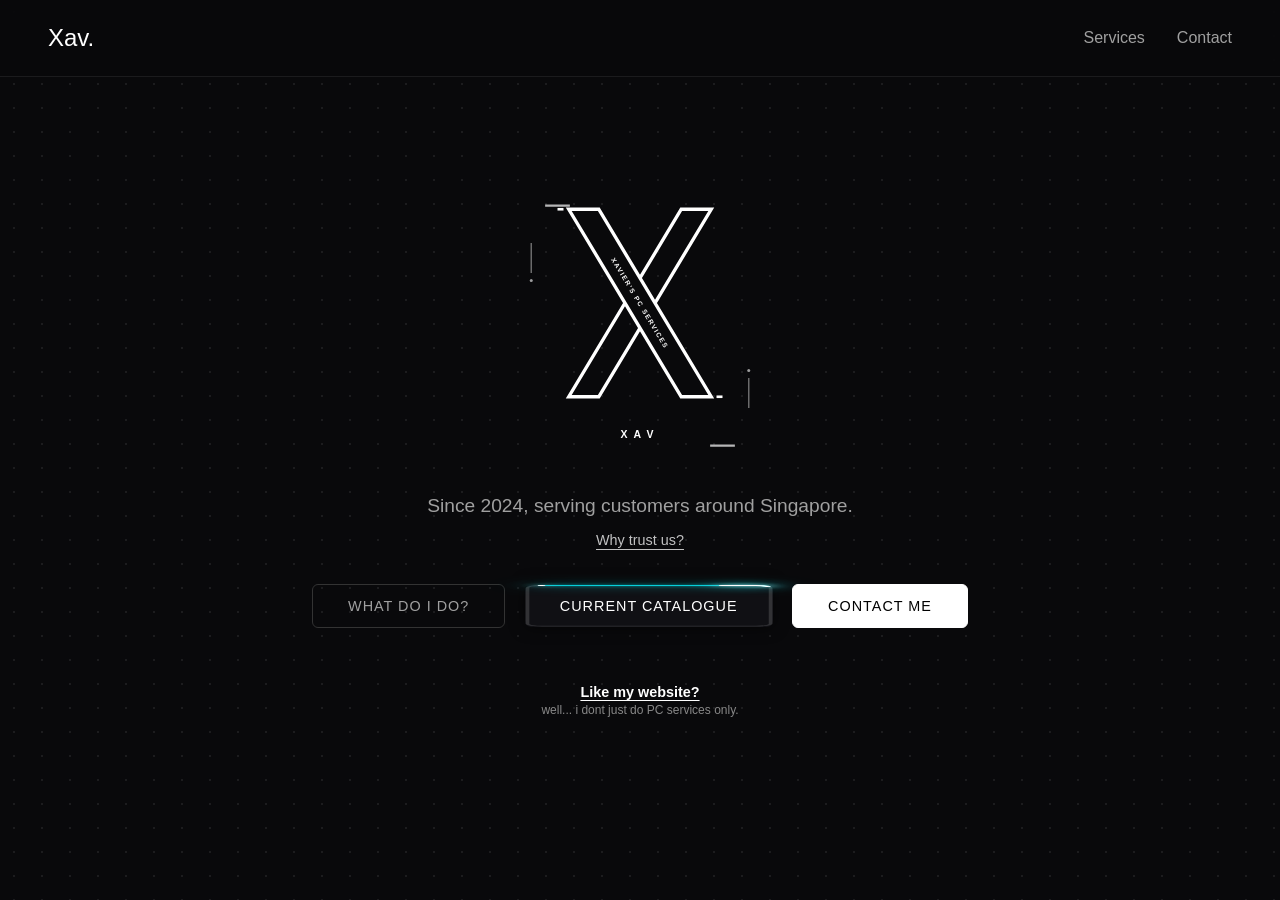
==== commit f22df33d: "Update index.html" ====
--- a/index.html
+++ b/index.html
@@ -147,18 +147,18 @@
             
             <!-- Contained, Uncropped Rig Image -->
             <div class="promo-img-box" onclick="openBuildDetail(1)">
-                <img src="https://res.cloudinary.com/bqio04wg/image/upload/v1786903752/IMG_3669.jpg" alt="Featured PC Rig" class="center-promo-img">
+                <img src="https://res.cloudinary.com/bqio04wg/image/upload/v1787933996/IMG_3697.jpg" alt="Vision SFF Rig" class="center-promo-img">
             </div>
             
             <!-- Build Info & Distinct Standout Typography -->
             <div onclick="openBuildDetail(1)">
-                <span class="catalogue-badge">Featured Rig In-Stock</span>
-                <h3 class="center-promo-title">THE ULTIMATE 1440P PC<span class="dot">.</span></h3>
-                <div class="center-promo-price">$900 <span class="currency">SGD</span></div>
+                <span class="catalogue-badge">Featured SFF Rig In-Stock</span>
+                <h3 class="center-promo-title">VISION SFF DIGITAL COMPACT RIG<span class="dot">.</span></h3>
+                <div class="center-promo-price">$800 <span class="currency">SGD</span></div>
                 <p class="center-promo-specs">
-                    <span>RTX 3070</span> • <span>32GB RAM</span> • <span>i5-12400F</span> • <span>1TB SSD</span>
+                    <span>RTX 3060 Ti Vision</span> • <span>Ryzen 5 5600</span> • <span>16GB 3600MHz</span> • <span>1TB NVMe</span> • <span>Digital Temp Cooler</span>
                 </p>
-                <button class="btn btn-primary center-promo-cta">View Benchmarks & Specs &rarr;</button>
+                <button class="btn btn-primary center-promo-cta">View Specs & Benchmarks &rarr;</button>
             </div>
         </div>
     </div>
@@ -197,7 +197,7 @@
             <p class="modal-sub">Drag or swipe vertically to spin through real client feedback.</p>
 
             <div id="reviewWheelContainer" class="review-wheel-container">
-                <div id="reviewWheel" class="review-wheel">
+                <div id="reviewWheel">
                     
                     <div class="review-wheel-card">
                         <p class="review-quote">"Friendly and responsive, answered any questions I had with detailed explanations. Helped to troubleshoot and ensured that everything was working before leaving."</p>
@@ -252,7 +252,7 @@
                             <h3>Hardware maintenance and Deep cleaning</h3>
                             <span class="expand-icon">+</span>
                         </div>
-                        <p class="short-desc">Comprehensive system overhaul using high-pressure air dust blowers, 99% isopropyl alcohol (IPA), complete fan & case dust extraction, and thermal repasting for both CPU and GPU dies to permanently eliminate thermal throttling.</p>
+                        <p class="short-desc">Full chassis wipe down, electric blower dust extraction across all fans, GPU shrouds, heatsinks, and power supply compartments, followed by fresh thermal repasting for both CPU and GPU.</p>
                         
                         <div class="card-details-wrapper">
                             <div class="card-details">
@@ -260,7 +260,7 @@
                                 <h4>Interactive Service Breakdown</h4>
                                 <ul>
                                     <li>
-                                        <strong id="deepCleanBtn" class="clickable-term">Deep cleaning</strong>: Full chassis disassembly, high-CFM dust blower extraction, and wiping GPU/case components clean using 99% IPA.
+                                        <strong id="deepCleanBtn" class="clickable-term">Deep cleaning</strong>: Full chassis wipe down, blowing dust out of fan blades, GPU heatsinks, and wiping parts clean with 99% IPA.
                                     </li>
                                     <li>
                                         <strong id="repasteBtn" class="clickable-term">Repasting</strong>: Complete removal of dried factory paste on CPU and GPU silicon dies, replacing it with high-grade thermal compound.
@@ -371,12 +371,12 @@
                 <p class="modal-sub">Restoring original thermal efficiency and airflow.</p>
                 
                 <p class="modal-desc-paragraph">
-                    Dust buildup inside dirty PC cases directly chokes fan blades, clogs heatsink fins, and causes severe thermal throttling under heavy gaming loads. We utilize high-pressure electric air dust blowers to blast away trapped dust bunnies from tight GPU shroud crevices, power supply shrouds, and intake filters.
+                    Dust buildup inside dirty PC cases directly chokes fan blades, clogs heatsink fins, and causes thermal throttling under heavy gaming loads. We utilize high-pressure electric air dust blowers to blast away trapped dust from tight GPU shroud crevices, power supply shrouds, and intake filters.
                 </p>
 
                 <div class="ipa-container-box">
                     <p>
-                        After blowing out loose debris, all fan blades, PCB surfaces, and case interior walls are thoroughly wiped clean down to a shine using 
+                        After blowing out loose debris, all fan blades, PCB surfaces, and case interior walls are wiped clean using 
                         <span class="ipa-wrapper">
                             <span id="ipaHighlightBtn" class="ipa-highlight">IPA 99% alcohol</span>
                             <span id="ipaBubble" class="ipa-bubble">
@@ -397,16 +397,61 @@
         </div>
     </div>
 
-    <!-- Catalogue Modal (Live In-Stock Build) -->
+    <!-- Catalogue Modal (Live In-Stock Builds) -->
     <div id="catalogueModal" class="modal-overlay">
         <div class="modal-card catalogue-modal-card">
             <button id="closeCatalogueModalBtn" class="close-btn" aria-label="Close Modal">&times;</button>
             <h2>Current Catalogue<span class="dot">.</span></h2>
-            <p class="modal-sub">Click the prebuilt rig below for full specs & details.</p>
+            <p class="modal-sub">Click any prebuilt rig below for full specifications & details.</p>
 
             <div class="catalogue-grid">
-                <!-- Active Prebuilt PC Rig -->
+                <!-- Build 1: Vision SFF Digital Compact Rig (Featured) -->
                 <div class="service-card catalogue-card" onclick="openBuildDetail(1)">
+                    <img src="https://res.cloudinary.com/bqio04wg/image/upload/v1787933996/IMG_3697.jpg" alt="VISION SFF DIGITAL COMPACT RIG" class="card-img catalogue-img" loading="lazy">
+                    <div class="card-content">
+                        <div class="card-header">
+                            <div>
+                                <span class="catalogue-badge">Featured SFF Rig</span>
+                                <h3>VISION SFF DIGITAL COMPACT RIG</h3>
+                            </div>
+                            <span class="expand-icon">&rarr;</span>
+                        </div>
+                        <p class="short-desc">$800 SGD • RTX 3060 Ti Vision OC • Ryzen 5 5600 • 16GB 3600MHz • Digital Temp Cooler • Metalfish S5 MAX</p>
+                    </div>
+                </div>
+
+                <!-- Build 3: Vector 1080p High-Refresh Rig -->
+                <div class="service-card catalogue-card" onclick="openBuildDetail(3)">
+                    <img src="https://res.cloudinary.com/bqio04wg/image/upload/v1787659181/IMG_3683.jpg" alt="VECTOR 1080P COMPETITIVE EDITION" class="card-img catalogue-img" loading="lazy">
+                    <div class="card-content">
+                        <div class="card-header">
+                            <div>
+                                <span class="catalogue-badge">1080p High-Refresh Rig</span>
+                                <h3>VECTOR 1080P COMPETITIVE EDITION</h3>
+                            </div>
+                            <span class="expand-icon">&rarr;</span>
+                        </div>
+                        <p class="short-desc">$750 SGD (or OBO) • EVGA RTX 3060 Ti XC3 • i5-11400 • 16GB Dominator Platinum RGB • MSI B560 Tomahawk • 360mm AIO</p>
+                    </div>
+                </div>
+            </div>
+
+            <div class="catalogue-footer-note">
+                <button id="prevBuildsLinkBtn" class="previous-builds-link">or check out our previous builds.</button>
+            </div>
+        </div>
+    </div>
+
+    <!-- Previous Builds Archive Modal -->
+    <div id="archiveModal" class="modal-overlay">
+        <div class="modal-card catalogue-modal-card">
+            <button id="closeArchiveModalBtn" class="close-btn" aria-label="Close Modal">&times;</button>
+            <h2>Previous Builds<span class="dot">.</span></h2>
+            <p class="modal-sub">Click any past rig below to view full specifications & thermal benchmarks.</p>
+
+            <div class="catalogue-grid">
+                <!-- Build 4: Ultimate Midrange 1440p PC (Archived / Sold) -->
+                <div class="service-card catalogue-card" onclick="openBuildDetail(4)">
                     <img src="https://res.cloudinary.com/bqio04wg/image/upload/v1786903755/IMG_3670.jpg" alt="THE ULTIMATE MIDRANGE 1440P GAMING PC." class="card-img catalogue-img" loading="lazy">
                     <div class="card-content">
                         <div class="card-header">
@@ -414,27 +459,13 @@
                                 <span class="catalogue-badge">1440p High-FPS Rig</span>
                                 <h3>THE ULTIMATE MIDRANGE 1440P GAMING PC.</h3>
                             </div>
-                            <span class="expand-icon">&rarr;</span>
+                            <span class="sold-pill">SOLD</span>
                         </div>
                         <p class="short-desc">$900 SGD • Intel i5-12400F • ROG Strix RTX 3070 • 32GB Ripjaws • 360mm Infinity AIO</p>
                     </div>
                 </div>
-            </div>
-
-            <div class="catalogue-footer-note">
-                <button id="prevBuildsLinkBtn" class="previous-builds-link">or check out our previous builds.</button>
-            </div>
-        </div>
-    </div>
-
-    <!-- Previous Builds Archive Modal -->
-    <div id="archiveModal" class="modal-overlay">
-        <div class="modal-card catalogue-modal-card">
-            <button id="closeArchiveModalBtn" class="close-btn" aria-label="Close Modal">&times;</button>
-            <h2>Previous Builds<span class="dot">.</span></h2>
-            <p class="modal-sub">Click any past rig below to view full specifications & thermal benchmarks.</p>
-
-            <div class="catalogue-grid">
+
+                <!-- Build 2: Phantom 3070 Edition (Archived / Sold) -->
                 <div class="service-card catalogue-card" onclick="openBuildDetail(2)">
                     <img src="https://i.postimg.cc/VSHSZpsG/build.jpg" alt="Phantom 3070 Edition" class="card-img catalogue-img" loading="lazy">
                     <div class="card-content">
@@ -498,13 +529,13 @@
             <!-- Verified Benchmark Proof Container -->
             <div id="benchmarkBox" class="benchmark-box">
                 <h4>Verified In-Game Benchmark Proof</h4>
-                <p class="benchmark-intro-text">Real hardware benchmark screenshots captured on native 1440p displays:</p>
+                <p class="benchmark-intro-text">Real hardware benchmark screenshots captured during in-game stress tests:</p>
                 <div id="benchmarkList" class="benchmark-list"></div>
             </div>
 
             <div class="testing-box">
                 <h4>Open-Door Hands-On Testing Policy</h4>
-                <p>We maintain an open-door testing policy for all interested buyers! Feel free to visit and test drive systems or hardware in person on preloaded competitive and AAA games including <strong>Call of Duty</strong>, <strong>Forza Horizon 6</strong>, <strong>VALORANT</strong>, <strong>CS2</strong>, and more upon request before deciding to purchase.</p>
+                <p>We maintain an open-door testing policy for all interested buyers! Feel free to visit and test drive systems or hardware in person on preloaded competitive and AAA games including <strong>Call of Duty</strong>, <strong>Forza Horizon</strong>, <strong>VALORANT</strong>, <strong>CS2</strong>, and more upon request before deciding to purchase.</p>
             </div>
 
             <div class="warranty-box">
@@ -521,7 +552,7 @@
 
                 <div class="faq-item">
                     <p class="faq-q">Q: Is Wi-Fi and Bluetooth included?</p>
-                    <p class="faq-a">Yes. Onboard Wi-Fi 6 and Bluetooth modules are pre-installed and configured out of the box on all full systems.</p>
+                    <p class="faq-a">Yes. Onboard Wi-Fi and Bluetooth modules are pre-installed and configured out of the box on all full systems.</p>
                 </div>
 
                 <div class="faq-item">
@@ -564,12 +595,12 @@
         <div class="modal-card">
             <button id="closeModalBtn" class="close-btn" aria-label="Close Modal">&times;</button>
             <h2>Get in Touch<span class="dot">.</span></h2>
-            <p class="modal-sub">Reach out directly via phone, Telegram, or Carousell.</p>
+            <p class="modal-sub">Reach out directly via WhatsApp, Telegram, or Carousell.</p>
 
             <div class="contact-details">
                 <div class="contact-item">
-                    <span class="contact-label">Phone Number</span>
-                    <a href="tel:86865419" class="contact-value">86865419</a>
+                    <span class="contact-label">WhatsApp / Phone</span>
+                    <a href="https://wa.me/6586865419" target="_blank" class="contact-value">86865419</a>
                 </div>
 
                 <div class="contact-item">
@@ -578,7 +609,7 @@
                 </div>
 
                 <div class="contact-item">
-                    <span class="contact-label">Carousell</span>
+                    <span class="contact-label">Carousell Store</span>
                     <a href="https://www.carousell.sg/u/xavpc/" target="_blank" class="contact-value">Visit Carousell Store</a>
                 </div>
             </div>
@@ -688,9 +719,91 @@
         // Prebuilt Rig Database
         const buildData = {
             1: {
-                badge: "1440p High-FPS Rig",
+                badge: "Featured SFF Compact Rig",
+                title: "VISION SFF DIGITAL COMPACT RIG",
+                price: "$800 SGD",
+                images: [
+                    "https://res.cloudinary.com/bqio04wg/image/upload/v1787933996/IMG_3697.jpg",
+                    "https://res.cloudinary.com/bqio04wg/image/upload/v1787933996/IMG_3695.jpg",
+                    "https://res.cloudinary.com/bqio04wg/image/upload/v1787933996/IMG_3696.jpg",
+                    "https://res.cloudinary.com/bqio04wg/image/upload/v1787933997/IMG_3699.jpg"
+                ],
+                specs: [
+                    "<strong>Graphics Card:</strong> Gigabyte GeForce RTX 3060 Ti VISION OC 8GB LHR",
+                    "<strong>Processor:</strong> AMD Ryzen 5 5600 (6 Cores / 12 Threads, Up to 4.4GHz)",
+                    "<strong>CPU Cooler:</strong> COOLLEO B40S Digital V2 (Integrated Real-Time Temp Display)",
+                    "<strong>Motherboard:</strong> ASRock B550M-ITX/ac (Mini-ITX)",
+                    "<strong>Memory:</strong> 16GB (2x8GB) Corsair Vengeance LPX DDR4-3600MHz",
+                    "<strong>Storage:</strong> 1TB KIOXIA EXCERIA M.2 NVMe SSD",
+                    "<strong>Power Supply:</strong> Seasonic FOCUS GX-850 850W 80+ Gold Fully Modular PSU",
+                    "<strong>Chassis:</strong> Metalfish S5 MAX Compact Aluminum SFF Case",
+                    "<strong>Features & I/O:</strong> Onboard Wi-Fi & Bluetooth, Real-Time CPU Temp Readout Display, Ultra-Compact Small Form Factor"
+                ],
+                benchmarks: [
+                    {
+                        caption: "VALORANT // 1080P HIGH • 500 FPS IDLE / 250-300 FPS IN COMBAT",
+                        img: "https://res.cloudinary.com/bqio04wg/image/upload/v1787934569/photo_2026-08-29_00-29-18.jpg"
+                    },
+                    {
+                        caption: "COUNTER-STRIKE 2 // 1080P HIGH • 400 FPS IDLE / 250+ FPS IN SMOKE & ACTION",
+                        img: "https://res.cloudinary.com/bqio04wg/image/upload/v1787934569/photo_2026-08-29_00-29-22.jpg"
+                    }
+                ]
+            },
+            2: {
+                badge: "SOLD OUT // PREVIOUS BUILD",
+                title: "Phantom 3070 Edition",
+                price: "$800 SGD (Sold)",
+                images: [
+                    "https://i.postimg.cc/VSHSZpsG/build.jpg"
+                ],
+                specs: [
+                    "<strong>Processor:</strong> AMD Ryzen 5 5600X (6 Cores / 12 Threads)",
+                    "<strong>Graphics Card:</strong> INNO3D GeForce RTX 3070 Twin X2 8GB",
+                    "<strong>Motherboard:</strong> ASUS TUF Gaming B550M-E",
+                    "<strong>Memory:</strong> Corsair Vengeance PRO RGB DDR4",
+                    "<strong>Storage:</strong> 1TB AMC61 Memory Union Gen4 NVMe SSD",
+                    "<strong>Cooler:</strong> Cooler Master T20 CPU Cooler",
+                    "<strong>Power Supply:</strong> Novacore 800W 80+ Bronze PSU"
+                ]
+            },
+            3: {
+                badge: "1080p High-Refresh Rig",
+                title: "VECTOR 1080P COMPETITIVE EDITION",
+                price: "$750 SGD (or OBO)",
+                images: [
+                    "https://res.cloudinary.com/bqio04wg/image/upload/v1787659181/IMG_3683.jpg",
+                    "https://res.cloudinary.com/bqio04wg/image/upload/v1787659181/IMG_3688.jpg",
+                    "https://res.cloudinary.com/bqio04wg/image/upload/v1787659180/IMG_3682.jpg",
+                    "https://res.cloudinary.com/bqio04wg/image/upload/v1787659181/IMG_3691.jpg",
+                    "https://res.cloudinary.com/bqio04wg/image/upload/v1787659180/IMG_3687.jpg"
+                ],
+                specs: [
+                    "<strong>Graphics Card:</strong> EVGA GeForce RTX 3060 Ti XC3 LHR 8GB",
+                    "<strong>Processor:</strong> Intel Core i5-11400 (6 Cores / 12 Threads, UHD Graphics 730)",
+                    "<strong>Memory:</strong> 16GB (2x8GB) Corsair Dominator Platinum RGB DDR4-3600MHz",
+                    "<strong>Motherboard:</strong> MSI MAG B560 TOMAHAWK WIFI",
+                    "<strong>Storage:</strong> 1TB KIOXIA M.2 NVMe SSD",
+                    "<strong>Cooler:</strong> ID-COOLING 360mm Infinity Mirror ARGB AIO Liquid Cooler",
+                    "<strong>Power Supply:</strong> Seasonic SS-620GM 620W Modular PSU",
+                    "<strong>Chassis:</strong> Corsair Carbide Series 275R (Tempered Glass)",
+                    "<strong>Features & I/O:</strong> Onboard Wi-Fi 6E, Bluetooth, High-Speed USB & Full ARGB Sync"
+                ],
+                benchmarks: [
+                    {
+                        caption: "VALORANT / COMPETITIVE FPS // 1080P HIGH • 220-300+ FPS",
+                        img: "https://res.cloudinary.com/bqio04wg/image/upload/v1787659448/photo_2026-08-25_20-03-51.jpg"
+                    },
+                    {
+                        caption: "ESPORTS & MULTIPLAYER // 1080P HIGH • 200-280+ FPS",
+                        img: "https://res.cloudinary.com/bqio04wg/image/upload/v1787659448/photo_2026-08-25_20-03-55.jpg"
+                    }
+                ]
+            },
+            4: {
+                badge: "SOLD OUT // PREVIOUS BUILD",
                 title: "THE ULTIMATE MIDRANGE 1440P GAMING PC.",
-                price: "$900 SGD",
+                price: "$900 SGD (Sold)",
                 video: "https://res.cloudinary.com/bqio04wg/video/upload/v1786905941/20260817_024215.mp4",
                 images: [
                     "https://res.cloudinary.com/bqio04wg/image/upload/v1786903755/IMG_3670.jpg",
@@ -712,34 +825,17 @@
                 ],
                 benchmarks: [
                     {
-                        caption: "FORZA HORIZON 6 // 1440P ULTRA • 65 FPS",
+                        caption: "FORZA HORIZON // 1440P ULTRA • 65 FPS",
                         img: "https://res.cloudinary.com/bqio04wg/image/upload/v1786905385/photo_2026-08-17_02-36-05.jpg"
                     },
                     {
-                        caption: "Expedition 33 // 1440P ULTRA • 60 FPS",
+                        caption: "AAA TITLES // 1440P ULTRA • 60 FPS",
                         img: "https://res.cloudinary.com/bqio04wg/image/upload/v1786905385/photo_2026-08-17_02-36-07.jpg"
                     },
                     {
                         caption: "VALORANT // 1440P HIGH • 350-400 FPS",
                         img: "https://res.cloudinary.com/bqio04wg/image/upload/v1786905386/photo_2026-08-17_02-36-11.jpg"
                     }
-                ]
-            },
-            2: {
-                badge: "SOLD OUT // PREVIOUS BUILD",
-                title: "Phantom 3070 Edition",
-                price: "$800 SGD (Sold)",
-                images: [
-                    "https://i.postimg.cc/VSHSZpsG/build.jpg"
-                ],
-                specs: [
-                    "<strong>Processor:</strong> AMD Ryzen 5 5600X (6 Cores / 12 Threads)",
-                    "<strong>Graphics Card:</strong> INNO3D GeForce RTX 3070 Twin X2 8GB",
-                    "<strong>Motherboard:</strong> ASUS TUF Gaming B550M-E",
-                    "<strong>Memory:</strong> Corsair Vengeance PRO RGB DDR4",
-                    "<strong>Storage:</strong> 1TB AMC61 Memory Union Gen4 NVMe SSD",
-                    "<strong>Cooler:</strong> Cooler Master T20 CPU Cooler",
-                    "<strong>Power Supply:</strong> Novacore 800W 80+ Bronze PSU"
                 ]
             }
         };
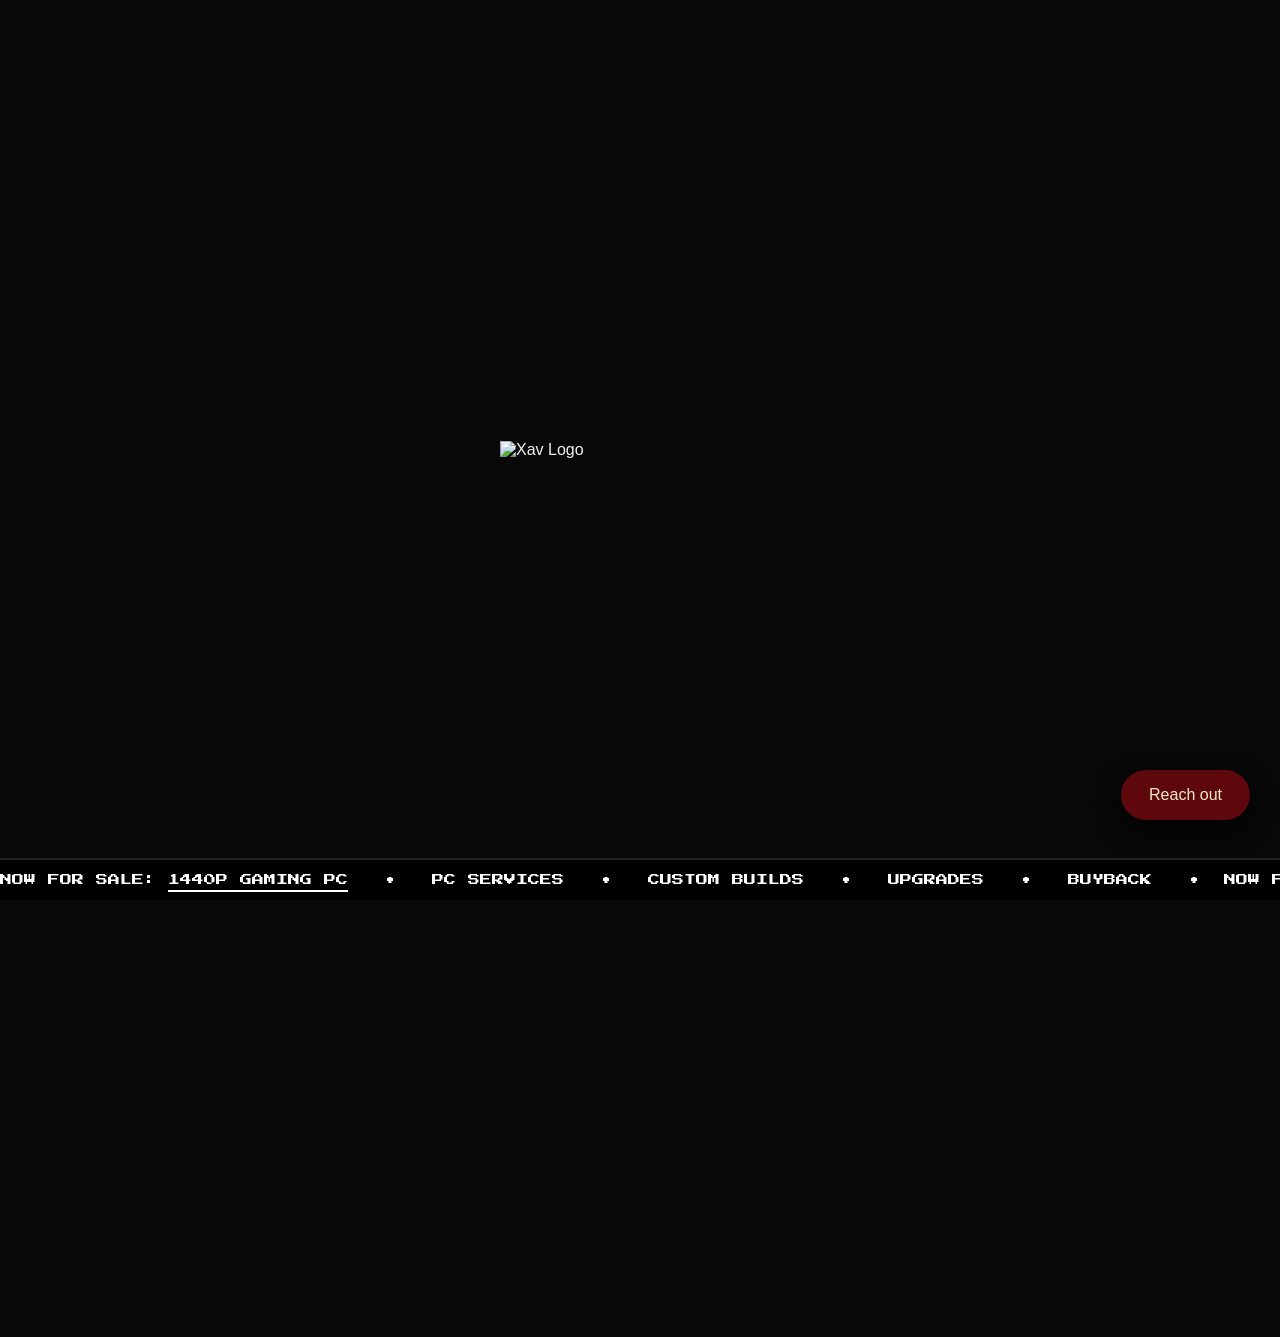
==== commit 94942ec3: "Add files via upload" ====
--- a/index.html
+++ b/index.html
@@ -4,1210 +4,488 @@
     <meta charset="UTF-8">
     <meta name="viewport" content="width=device-width, initial-scale=1.0, maximum-scale=5.0, viewport-fit=cover">
     <title>Xav | Personal Site</title>
-    
-    <!-- Discord & Social Media Embed Preview -->
-    <meta property="og:title" content="Xav | Personal Site">
-    <meta property="og:description" content="Personal computer services, custom hardware maintenance, deep cleaning, upgrades, and web development.">
-    <meta property="og:type" content="website">
-
+    <!-- Retro Pixel Font -->
+    <link href="https://fonts.googleapis.com/css2?family=Press+Start+2P&display=swap" rel="stylesheet">
     <link rel="stylesheet" href="style.css">
 </head>
-<body>
-
-    <!-- Smooth Motherboard POST Code Preloader Overlay -->
-    <div id="preloader">
-        <div class="post-code-stream">
-            <span>0x15 // DRAM_INIT</span>
-            <span>0xC1 // SPD_CHECK</span>
-            <span>0xAb // POST_STAGE</span>
-            <span>0x0d // MEM_TRAIN</span>
-            <span>0xA2 // IDE_DETECT</span>
-        </div>
-        <div class="loader-container">
-            <svg class="pc-fan-svg" viewBox="0 0 100 100" xmlns="http://www.w3.org/2000/svg">
-                <rect x="5" y="5" width="90" height="90" rx="12" fill="#080808" stroke="#2a2a2a" stroke-width="2"/>
-                <circle cx="12" cy="12" r="3" fill="#121212" stroke="#ffffff" stroke-width="1"/>
-                <circle cx="88" cy="12" r="3" fill="#121212" stroke="#ffffff" stroke-width="1"/>
-                <circle cx="12" cy="88" r="3" fill="#121212" stroke="#ffffff" stroke-width="1"/>
-                <circle cx="88" cy="88" r="3" fill="#121212" stroke="#ffffff" stroke-width="1"/>
-                <circle cx="50" cy="50" r="38" fill="#121212" stroke="#ffffff" stroke-width="1.5" opacity="0.3"/>
-
-                <g class="spinning-blades">
-                    <g fill="#ffffff" opacity="0.85">
-                        <path d="M 50 50 C 44 36, 50 20, 65 16 C 61 31, 56 42, 50 50 Z"/>
-                        <path d="M 50 50 C 44 36, 50 20, 65 16 C 61 31, 56 42, 50 50 Z" transform="rotate(51.4 50 50)"/>
-                        <path d="M 50 50 C 44 36, 50 20, 65 16 C 61 31, 56 42, 50 50 Z" transform="rotate(102.8 50 50)"/>
-                        <path d="M 50 50 C 44 36, 50 20, 65 16 C 61 31, 56 42, 50 50 Z" transform="rotate(154.2 50 50)"/>
-                        <path d="M 50 50 C 44 36, 50 20, 65 16 C 61 31, 56 42, 50 50 Z" transform="rotate(205.7 50 50)"/>
-                        <path d="M 50 50 C 44 36, 50 20, 65 16 C 61 31, 56 42, 50 50 Z" transform="rotate(257.1 50 50)"/>
-                        <path d="M 50 50 C 44 36, 50 20, 65 16 C 61 31, 56 42, 50 50 Z" transform="rotate(308.5 50 50)"/>
-                    </g>
-                    <circle cx="50" cy="50" r="12" fill="#181818" stroke="#ffffff" stroke-width="1.5"/>
-                    <circle cx="50" cy="4" fill="#ffffff"/>
-                </g>
-            </svg>
-
-            <!-- Motherboard Debug LED Display -->
-            <div class="post-led-box">
-                <span class="post-led-label">POST_CODE</span>
-                <span id="postCodeText" class="post-led-value">15</span>
-            </div>
-        </div>
-    </div>
-
-    <!-- Navigation -->
-    <nav class="navbar">
-        <div class="logo-wrapper">
-            <div id="logoBtn" class="logo">Xav<span class="dot">.</span></div>
-            <div id="logoBubble" class="cartoon-bubble">...yep, thats my name!</div>
-        </div>
-        <div class="nav-links">
-            <button id="navServicesBtn" class="nav-contact-link">Services</button>
-            <button id="navContactBtn" class="nav-contact-link">Contact</button>
-        </div>
-    </nav>
-
-    <!-- Main Hero -->
-    <main class="hero">
-        <!-- Cyberpunk Geometric 'X' Logo -->
-        <div class="hero-logo-wrapper snap-in-1">
-            <div class="glitch-container">
-                <svg viewBox="0 0 400 380" class="hero-x-logo glitch-logo" xmlns="http://www.w3.org/2000/svg">
-                    <path d="M 75,30 L 105,30 M 295,350 L 325,350" stroke="#ffffff" stroke-width="3" opacity="0.7" stroke-linecap="square" />
-                    <path d="M 55,80 L 55,120 M 345,260 L 345,300" stroke="#ffffff" stroke-width="2" opacity="0.4" />
-                    <circle cx="55" cy="130" r="2" fill="#ffffff" opacity="0.6"/>
-                    <circle cx="345" cy="250" r="2" fill="#ffffff" opacity="0.6"/>
-
-                    <polygon points="105,285 145,285 295,35 255,35" 
-                             fill="none" stroke="#ffffff" stroke-width="4.5" stroke-linejoin="miter" />
-
-                    <polygon points="105,35 145,35 295,285 255,285" 
-                             fill="#09090b" stroke="#ffffff" stroke-width="4.5" stroke-linejoin="miter" />
-
-                    <line x1="90" y1="35" x2="98" y2="35" stroke="#ffffff" stroke-width="3.5"/>
-                    <line x1="302" y1="285" x2="310" y2="285" stroke="#ffffff" stroke-width="3.5"/>
-
-                    <g transform="translate(200, 160) rotate(59)">
-                        <text x="0" y="3.5" 
-                              text-anchor="middle" 
-                              fill="#ffffff" 
-                              font-family="'Inter', sans-serif" 
-                              font-size="9" 
-                              font-weight="800" 
-                              letter-spacing="1.8">XAVIER'S PC SERVICES</text>
-                    </g>
-
-                    <text x="200" y="340" 
-                          text-anchor="middle" 
-                          fill="#ffffff" 
-                          font-family="'Inter', sans-serif" 
-                          font-size="14" 
-                          font-weight="600" 
-                          letter-spacing="8">XAV</text>
-                </svg>
-            </div>
-        </div>
-
-        <p class="snap-in-2">Since 2024, serving customers around Singapore.</p>
+<body class="locked">
+
+    <!-- Seamless Page Entry Overlay -->
+    <div id="entry-overlay" class="page-entry-overlay"></div>
+
+    <!-- Center-to-Top-Center Logo Animation -->
+    <div id="header-container">
+        <img 
+            src="https://res.cloudinary.com/bqio04wg/image/upload/v1792523553/ezgif.com-effects_1.webp" 
+            id="animated-logo" 
+            alt="Xav Logo"
+        >
         
-        <!-- Why Trust Us Button -->
-        <div class="hero-trust-wrapper snap-in-2">
-            <button id="whyTrustBtn" class="trust-link-btn">Why trust us?</button>
-        </div>
-
-        <div class="hero-buttons snap-in-3">
-            <button id="whatIDoBtn" class="btn btn-secondary" data-tooltip="cmon... click it!">What Do I Do?</button>
-            
-            <!-- Circling Light Particle & Trail Catalogue Button -->
-            <button id="heroCatalogueBtn" class="btn btn-border-tracer" data-tooltip="check builds!">
-                <svg class="tracer-svg" viewBox="0 0 100 100" preserveAspectRatio="none">
-                    <rect class="tracer-base" x="1" y="1" width="98" height="98" rx="6" ry="6" pathLength="100" />
-                    <rect class="tracer-trail" x="1" y="1" width="98" height="98" rx="6" ry="6" pathLength="100" />
-                    <rect class="tracer-head" x="1" y="1" width="98" height="98" rx="6" ry="6" pathLength="100" />
-                </svg>
-                <span class="btn-tracer-text">Current Catalogue</span>
-            </button>
-
-            <button id="heroContactBtn" class="btn btn-primary" data-tooltip="don't be shy!">Contact Me</button>
-        </div>
-
-        <!-- Web Dev Teaser Link -->
-        <div class="webdev-teaser-wrapper snap-in-3">
-            <button id="webDevBtn" class="webdev-link-btn">
-                <span class="webdev-main-text">Like my website?</span>
-                <span class="webdev-sub-text">well... i dont just do PC services only.</span>
-            </button>
-        </div>
-    </main>
-
-    <!-- 3-Second Centered Promo Modal with 2s Slow Fade In -->
-    <div id="centerPromoModal" class="modal-overlay center-promo-overlay">
-        <div class="modal-card center-promo-card">
-            <button id="closeCenterPromoBtn" class="close-btn" onclick="closeCenterPromo(event)" aria-label="Close Modal">&times;</button>
-            
-            <!-- Contained, Uncropped Rig Image -->
-            <div class="promo-img-box" onclick="openBuildDetail(1)">
-                <img src="https://res.cloudinary.com/bqio04wg/image/upload/v1787933996/IMG_3697.jpg" alt="Vision SFF Rig" class="center-promo-img">
-            </div>
-            
-            <!-- Build Info & Distinct Standout Typography -->
-            <div onclick="openBuildDetail(1)">
-                <span class="catalogue-badge">Featured SFF Rig In-Stock</span>
-                <h3 class="center-promo-title">VISION SFF DIGITAL COMPACT RIG<span class="dot">.</span></h3>
-                <div class="center-promo-price">$800 <span class="currency">SGD</span></div>
-                <p class="center-promo-specs">
-                    <span>RTX 3060 Ti Vision</span> • <span>Ryzen 5 5600</span> • <span>16GB 3600MHz</span> • <span>1TB NVMe</span> • <span>Digital Temp Cooler</span>
+        <!-- Tagline (Reveals slowly after logo docks) -->
+        <div id="tagline">From consumers, to consumers.</div>
+
+        <!-- Nav Buttons -->
+        <div id="nav-buttons" class="nav-buttons">
+            <button class="btn btn-clean" onclick="transitionToCatalogue(event)">Catalogue</button>
+            <button class="btn btn-solid" onclick="transitionToServices(event)">Services</button>
+            <button class="btn btn-outline" onclick="openContactBubble()">Get in Contact</button>
+        </div>
+    </div>
+
+    <!-- Main Website Content -->
+    <div id="main-content">
+        
+        <main class="showcase-section" id="showcase-section">
+            <div class="showcase-row">
+                <div class="sc-text">for you</div>
+                <div class="sc-img">
+                    <img src="https://res.cloudinary.com/bqio04wg/image/upload/v1792564600/20260614_172932.jpg" alt="Showcase 1" loading="lazy">
+                </div>
+            </div>
+
+            <div class="showcase-row reverse">
+                <div class="sc-text">for us</div>
+                <div class="sc-img">
+                    <img src="https://res.cloudinary.com/bqio04wg/image/upload/v1792564600/20260701_225207.jpg" alt="Showcase 2" loading="lazy">
+                </div>
+            </div>
+
+            <div class="showcase-row">
+                <div class="sc-text">for everyone</div>
+                <div class="sc-img">
+                    <img src="https://res.cloudinary.com/bqio04wg/image/upload/v1792564599/IMG_1192.jpg" alt="Showcase 3" loading="lazy">
+                </div>
+            </div>
+
+            <div class="showcase-row reverse">
+                <div class="sc-text">By us.</div>
+                <div class="sc-img">
+                    <img src="https://res.cloudinary.com/bqio04wg/image/upload/v1788336895/20260902_161438.jpg" alt="Showcase 4" loading="lazy">
+                </div>
+            </div>
+        </main>
+
+        <p class="inquire-text" onclick="openInquireModal()">inquire about custom builds.</p>
+
+        <!-- Company Footer -->
+        <footer class="site-footer">
+            <div class="footer-left">
+                <h3>Connect with us</h3>
+                <p>Number: 86865419</p>
+                <p>Email: bingxun.lim@gmail.com</p>
+                <p>Socials: 
+                    <a href="https://www.instagram.com/jellypcs/?hl=en" target="_blank">Instagram</a> | 
+                    <a href="https://www.tiktok.com/@xaaaar88" target="_blank">TikTok</a>
                 </p>
-                <button class="btn btn-primary center-promo-cta">View Specs & Benchmarks &rarr;</button>
-            </div>
-        </div>
-    </div>
-
-    <!-- Web Development Services Modal -->
-    <div id="webDevModal" class="modal-overlay">
-        <div class="modal-card image-modal-card">
-            <button id="closeWebDevModalBtn" class="close-btn" aria-label="Close Modal">&times;</button>
-            <div class="modal-product-info" style="text-align: left;">
-                <h3>Custom Website Creation<span class="dot">.</span></h3>
-                <p class="modal-sub">well... i dont just do PC services only.</p>
+            </div>
+            <div class="footer-right">
+                <p>xavpc &copy; 2026 all rights reserved</p>
+                <p><span class="tos-link" onclick="openModal('tosModal')">Terms of Service</span></p>
+            </div>
+        </footer>
+        
+    </div>
+
+    <!-- Retro Pixel Banner -->
+    <div class="pixel-banner">
+        <div class="pixel-marquee">
+            <span>NOW FOR SALE: <u class="pixel-trigger" onclick="openPixelModal()">1440P GAMING PC</u> &nbsp;&nbsp;&bull;&nbsp;&nbsp; PC SERVICES &nbsp;&nbsp;&bull;&nbsp;&nbsp; CUSTOM BUILDS &nbsp;&nbsp;&bull;&nbsp;&nbsp; UPGRADES &nbsp;&nbsp;&bull;&nbsp;&nbsp; BUYBACK &nbsp;&nbsp;&bull;&nbsp;&nbsp; </span>
+            <span>NOW FOR SALE: <u class="pixel-trigger" onclick="openPixelModal()">1440P GAMING PC</u> &nbsp;&nbsp;&bull;&nbsp;&nbsp; PC SERVICES &nbsp;&nbsp;&bull;&nbsp;&nbsp; CUSTOM BUILDS &nbsp;&nbsp;&bull;&nbsp;&nbsp; UPGRADES &nbsp;&nbsp;&bull;&nbsp;&nbsp; BUYBACK &nbsp;&nbsp;&bull;&nbsp;&nbsp; </span>
+            <span>NOW FOR SALE: <u class="pixel-trigger" onclick="openPixelModal()">1440P GAMING PC</u> &nbsp;&nbsp;&bull;&nbsp;&nbsp; PC SERVICES &nbsp;&nbsp;&bull;&nbsp;&nbsp; CUSTOM BUILDS &nbsp;&nbsp;&bull;&nbsp;&nbsp; UPGRADES &nbsp;&nbsp;&bull;&nbsp;&nbsp; BUYBACK &nbsp;&nbsp;&bull;&nbsp;&nbsp; </span>
+            <span>NOW FOR SALE: <u class="pixel-trigger" onclick="openPixelModal()">1440P GAMING PC</u> &nbsp;&nbsp;&bull;&nbsp;&nbsp; PC SERVICES &nbsp;&nbsp;&bull;&nbsp;&nbsp; CUSTOM BUILDS &nbsp;&nbsp;&bull;&nbsp;&nbsp; UPGRADES &nbsp;&nbsp;&bull;&nbsp;&nbsp; BUYBACK &nbsp;&nbsp;&bull;&nbsp;&nbsp; </span>
+        </div>
+    </div>
+
+    <!-- Original Dark Red Floating Action Button -->
+    <div id="reachOutFab" class="fab-bubble" onclick="openContactBubble()">
+        Reach out
+    </div>
+
+    <!-- Compact Expandable Contact Form (Dark Mode) -->
+    <div id="contactFormContainer" class="contact-form-container">
+        <div class="contact-form-header">
+            <h3>Get in Touch</h3>
+            <button class="close-form-btn" onclick="closeContactBubble(event)">&times;</button>
+        </div>
+        
+        <div class="form-group">
+            <label>Purpose of contact:</label>
+            <select id="contactPurpose" onchange="updateDynamicSection()">
+                <option value="custom">Custom PC building</option>
+                <option value="repairs">Computer services and repairs</option>
+                <option value="others">Others / advice</option>
+            </select>
+        </div>
+
+        <div class="form-group" id="dynamicSection">
+            <!-- Injected via JS -->
+        </div>
+
+        <div class="form-group">
+            <label>Contact Number (if applicable):</label>
+            <input type="text" id="contactNumber" placeholder="e.g. 86865419">
+        </div>
+
+        <div class="form-group">
+            <label>Email (if applicable):</label>
+            <input type="email" id="contactEmail" placeholder="your@email.com">
+        </div>
+
+        <button class="btn-whatsapp" onclick="submitToWhatsApp()">Send via WhatsApp</button>
+    </div>
+
+    <!-- Instant Inquire Modal with 3D Carousel & Bizgram -->
+    <div id="inquireModal" class="instant-modal">
+        <button class="fixed-close-btn" onclick="closeInquireModal()">&times;</button>
+        
+        <div class="instant-modal-content">
+            <p class="inq-p1">Each one of these represents a customer satisfied with their build.</p>
+            <p class="inq-p2">and you can be one of them too.</p>
+            <h1 class="impact-shadows">BUILD TODAY.<br>PLAY TOMORROW.</h1>
+            
+            <div class="carousel-3d-wrapper">
+                <button class="car-nav" onclick="prevCar()">&#10094;</button>
+                <div class="carousel-3d-stage" id="carouselStage">
+                    <img src="https://res.cloudinary.com/bqio04wg/image/upload/v1792576701/IMG_1192-removebg-preview.png" class="car-3d-item" alt="Showcase PC">
+                    <img src="https://res.cloudinary.com/bqio04wg/image/upload/v1792576700/IMG_20260809_161424_025-removebg-preview.png" class="car-3d-item" alt="Showcase PC">
+                    <img src="https://res.cloudinary.com/bqio04wg/image/upload/v1792576702/IMG_1190-removebg-preview.png" class="car-3d-item" alt="Showcase PC">
+                    <img src="https://res.cloudinary.com/bqio04wg/image/upload/v1792576703/20260906_113405-removebg-preview.png" class="car-3d-item" alt="Showcase PC">
+                    <img src="https://res.cloudinary.com/bqio04wg/image/upload/v1792576705/20260701_225207-removebg-preview.png" class="car-3d-item" alt="Showcase PC">
+                    <img src="https://res.cloudinary.com/bqio04wg/image/upload/v1792576707/20260614_172932-removebg-preview.png" class="car-3d-item" alt="Showcase PC">
+                </div>
+                <button class="car-nav" onclick="nextCar()">&#10095;</button>
+            </div>
+
+            <!-- Bizgram Integration Section strictly inside the Modal -->
+            <div class="bizgram-integrated">
+                <p class="bg-dream">With ties to bizgram, we have access to a catalogue many others don't have, so our customers never need to stop dreaming.</p>
+                <h2 class="bg-motto">SHOP WITH US,<br>BUILD WITH US.</h2>
+
+                <div class="bg-rules">
+                    <p>All items are subject to tax and price increases at any time.</p>
+                    <p>Self collect at 541312 block 312A.</p>
+                    <p>Builds require 1-2 working days to be fully vetted and ready for use.</p>
+                    <p>Delivery charges are also applicable, and so are labour fees.</p>
+                    <p class="highlight-rule">PC parts picking has an additional fee of $30.</p>
+                </div>
+
+                <!-- Updated Bizgram Link -->
+                <a href="https://bizgram.com/pricelists/download/606" target="_blank" class="btn btn-solid pdf-btn">Download Full Bizgram Catalogue (PDF)</a>
+            </div>
+        </div>
+    </div>
+
+    <!-- Pixelated 1440p PC Modal -->
+    <div id="pixelModal" class="modal-overlay">
+        <div class="modal-card pixel-modal-card">
+            <button class="pixel-close-btn" onclick="closePixelModal(event)">&times;</button>
+            <h2 class="pixel-title">1440P GAMING PC</h2>
+            <p class="pixel-specs">i5-12400F // RTX 3070 // 32GB RAM</p>
+            
+            <div class="mm-gallery-grid">
+                <div class="mm-gallery-item">
+                    <img src="https://res.cloudinary.com/bqio04wg/image/upload/v1786903755/IMG_3670.jpg" alt="PC Angle 1" loading="lazy">
+                </div>
+                <div class="mm-gallery-item">
+                    <img src="https://res.cloudinary.com/bqio04wg/image/upload/v1786903756/IMG_3678.jpg" alt="PC Angle 2" loading="lazy">
+                </div>
+                <div class="mm-gallery-item">
+                    <img src="https://res.cloudinary.com/bqio04wg/image/upload/v1786903755/IMG_3671.jpg" alt="PC Angle 3" loading="lazy">
+                </div>
+            </div>
+        </div>
+    </div>
+
+    <!-- Terms of Service Modal -->
+    <div id="tosModal" class="modal-overlay">
+        <div class="modal-card tos-card">
+            <button class="fixed-close-btn-tos" onclick="closeModal('tosModal')">&times;</button>
+            <h2>Terms of Service & Sales Agreement</h2>
+            <div class="tos-content">
+                <p>By purchasing any product, hardware component, or custom-built system from XAVPC, the Buyer explicitly agrees to be legally bound by the following terms.</p>
+                <h3>1. Payment Terms & Methods</h3>
+                <ul>
+                    <li>Payments are accepted strictly via PayNow, Carousell Escrow (CarouPay), and Cash.</li>
+                    <li>No hardware will be handed over, shipped, or delivered until full payment has cleared into the Seller's designated account.</li>
+                </ul>
+                <h3>2. Fulfillment, Collection, & Shipping</h3>
+                <ul>
+                    <li>Buyers opting for self-collection must pick up items at the Seller's designated location and inspect the condition during collection.</li>
+                    <li>Courier or delivery services are available entirely at the Customer's expense.</li>
+                    <li>The risk of loss, theft, or transit damage passes completely to the Buyer the moment the package is handed over to the third-party courier service.</li>
+                </ul>
+                <h3>3. Warranty Policy: Brand New Custom PCs</h3>
+                <ul>
+                    <li>Component warranties for brand new custom PCs are tied directly to the specific warranty periods provided by the respective individual parts manufacturers.</li>
+                    <li>The Buyer must liaise directly with the Seller for any and all hardware issues or warranty claims.</li>
+                    <li>Diagnostic and replacement labor provided by the Seller to facilitate manufacturer warranty claims is fully covered.</li>
+                </ul>
+                <h3>4. Warranty & Support Policy: Refurbished Systems</h3>
+                <ul>
+                    <li>Refurbished systems include a 1-month (30 days) limited hardware warranty covering core hardware components essential to function.</li>
+                    <li>Following the 1-month hardware warranty, the Seller provides an additional 3 months of post-sales support limited to remote troubleshooting and software configuration advice.</li>
+                    <li>Consumable parts, software corruption, virus infections, user-inflicted physical or liquid damage are entirely excluded from both warranty and support.</li>
+                </ul>
+                <h3>5. Absolute Right to Repair Before Refund</h3>
+                <ul>
+                    <li>For any valid hardware defect, the Seller reserves the exclusive right to repair the system or replace the defective component first.</li>
+                    <li>A cash refund or item return will only be considered as a last resort if the system is deemed completely unfixable.</li>
+                    <li>The Buyer is solely responsible for transporting or paying courier fees to deliver the system back to the Seller's designated location.</li>
+                </ul>
+                <h3>6. Data Loss & Liability Waiver</h3>
+                <ul>
+                    <li>The Buyer bears sole responsibility for backing up all data, personal files, and software licenses prior to handing over any system.</li>
+                    <li>The Seller assumes absolutely no liability for any loss of data, corrupted files, or software uninstallation.</li>
+                </ul>
+            </div>
+        </div>
+    </div>
+
+    <!-- ARCHIVED ASSETS -->
+    <div id="archive-do-not-delete" style="display: none;"></div>
+
+    <script>
+        document.addEventListener("DOMContentLoaded", () => {
+            if (history.scrollRestoration) {
+                history.scrollRestoration = 'manual';
+            }
+            window.scrollTo(0, 0);
+
+            const logo = document.getElementById("animated-logo");
+            const tagline = document.getElementById("tagline");
+            const navButtons = document.getElementById("nav-buttons");
+            const mainContent = document.getElementById("main-content");
+            const entryOverlay = document.getElementById("entry-overlay");
+            const body = document.body;
+
+            const fromSubpage = document.referrer.includes("services.html") || document.referrer.includes("catalogue.html");
+
+            if (fromSubpage) {
+                const elements = [logo, tagline, navButtons, mainContent];
+                elements.forEach(el => el.style.transition = "none");
                 
-                <p class="modal-desc-paragraph">
-                    Need a clean, interactive website, personal portfolio, or business landing page built from scratch? I can design and code custom websites directly tailored to your vision and ideas.
-                </p>
-
-                <div class="ipa-container-box">
-                    <h4 style="color: #ffffff; font-size: 0.8rem; text-transform: uppercase; letter-spacing: 1px; margin-bottom: 0.6rem;">Service Breakdown:</h4>
-                    <p style="margin-bottom: 0.5rem;">• <strong>Base Price:</strong> $150 SGD flat rate for a simple, interactive business or personal site.</p>
-                    <p style="margin-bottom: 0.5rem;">• <strong>Cross-Platform Optimization:</strong> Built and tested to run smoothly on both desktop and mobile layouts.</p>
-                    <p>• <strong>Custom Vision Integration:</strong> Incorporating custom themes, interactive modals, animations, and tailored features to fit exactly what you want.</p>
-                </div>
-
-                <div class="build-drawer-actions" style="margin-top: 1.5rem;">
-                    <button class="btn btn-primary" onclick="openContact()">Inquire About Web Build</button>
-                </div>
-            </div>
-        </div>
-    </div>
-
-    <!-- Why Trust Us Reviews Modal -->
-    <div id="reviewsModal" class="modal-overlay">
-        <div class="modal-card reviews-modal-card">
-            <button id="closeReviewsModalBtn" class="close-btn" aria-label="Close Modal">&times;</button>
-            <h2>Why Trust Us<span class="dot">.</span></h2>
-            <p class="modal-sub">Drag or swipe vertically to spin through real client feedback.</p>
-
-            <div id="reviewWheelContainer" class="review-wheel-container">
-                <div id="reviewWheel">
-                    
-                    <div class="review-wheel-card">
-                        <p class="review-quote">"Friendly and responsive, answered any questions I had with detailed explanations. Helped to troubleshoot and ensured that everything was working before leaving."</p>
-                        <span class="review-author">— soreil</span>
-                    </div>
-
-                    <div class="review-wheel-card">
-                        <p class="review-quote">"was really nice when showing me the pc, even explaining how to check specs cos i noob. now i can play heavy games!!? if uw buy pc ask this guy he legit pro"</p>
-                        <span class="review-author">— Aira</span>
-                    </div>
-
-                    <div class="review-wheel-card">
-                        <p class="review-quote">"great experience with xavier!! went extra mile to help me settle my build n solve issues. very recommended👍🏻👍🏻"</p>
-                        <span class="review-author">— yrjdnr</span>
-                    </div>
-
-                    <div class="review-wheel-card">
-                        <p class="review-quote">"Seller answered all my questions quickly and professionally, and even helped me to source out cpu coolers to swap out for my PC when requested. The after-sales tips was really appreciated from him as well. All in all, the service was extremely affordable, and this seller is truly genuine in his work. Would recommend strongly👍"</p>
-                        <span class="review-author">— collectiblesandcards</span>
-                    </div>
-
-                    <div class="review-wheel-card">
-                        <p class="review-quote">"Really amazing and awesome guy! professional in what he does and is accommodating too! tysm i rlly appreciate it ^^ 🫶✌️🤞"</p>
-                        <span class="review-author">— cryphticz</span>
-                    </div>
-
-                </div>
-            </div>
-
-            <p class="reviews-footer-text">
-                See all these reviews? Every single one of them is a client who trusted us with their beloved personal computer, and allowed us to work our magic on it.
-            </p>
-            <p class="reviews-trust-statement">
-                We work with high-end components and the latest hardware and are deeply accustomed to these services with the priority of keeping the customer's hardware safe no matter what.
-            </p>
-        </div>
-    </div>
-
-    <!-- Slide-in Panel from Left (Services Drawer) -->
-    <div id="sideDrawer" class="drawer-overlay">
-        <div class="drawer-content">
-            <button id="closeDrawerBtn" class="close-btn" aria-label="Close Drawer">&times;</button>
-            <h2 class="section-title">Personal Computer Services<span class="dot">.</span></h2>
-            <p class="section-subtitle">Click below to reveal our specialized service breakdown.</p>
-
-            <div class="services-grid-vertical">
-                <!-- Service 1: Maintenance & Deep Cleaning -->
-                <div class="service-card" onclick="toggleCardDetails(event, this)">
-                    <img src="https://static.vecteezy.com/system/resources/previews/014/321/935/large_2x/cleaning-a-dusty-computer-with-a-blower-photo.jpg" alt="Hardware Maintenance and Deep Cleaning" class="card-img" loading="lazy">
-                    <div class="card-content">
-                        <div class="card-header">
-                            <h3>Hardware maintenance and Deep cleaning</h3>
-                            <span class="expand-icon">+</span>
-                        </div>
-                        <p class="short-desc">Full chassis wipe down, electric blower dust extraction across all fans, GPU shrouds, heatsinks, and power supply compartments, followed by fresh thermal repasting for both CPU and GPU.</p>
-                        
-                        <div class="card-details-wrapper">
-                            <div class="card-details">
-                                <hr class="detail-divider">
-                                <h4>Interactive Service Breakdown</h4>
-                                <ul>
-                                    <li>
-                                        <strong id="deepCleanBtn" class="clickable-term">Deep cleaning</strong>: Full chassis wipe down, blowing dust out of fan blades, GPU heatsinks, and wiping parts clean with 99% IPA.
-                                    </li>
-                                    <li>
-                                        <strong id="repasteBtn" class="clickable-term">Repasting</strong>: Complete removal of dried factory paste on CPU and GPU silicon dies, replacing it with high-grade thermal compound.
-                                    </li>
-                                </ul>
-                            </div>
-                        </div>
-                    </div>
-                </div>
-
-                <!-- Service 2: Hardware Upgrades & Part Swapping -->
-                <div class="service-card" onclick="toggleCardDetails(event, this)">
-                    <img src="https://www.allinonecomputersolutions.co.uk/wp-content/uploads/2021/02/Computer-upgrade.jpg" alt="Hardware Upgrades & Part Swapping" class="card-img" loading="lazy">
-                    <div class="card-content">
-                        <div class="card-header">
-                            <h3>Hardware Upgrades & Part Swapping</h3>
-                            <span class="expand-icon">+</span>
-                        </div>
-                        <p class="short-desc">Looking to boost your FPS or swap out old components? I'll check compatibility, install them cleanly, and run real stress tests to make sure everything is rock solid. Got old parts lying around? Sell them directly to me for fast cash to subsidize your upgrade cost.</p>
-                        
-                        <div class="card-details-wrapper">
-                            <div class="card-details">
-                                <hr class="detail-divider">
-                                <h4>Upgrade Process & Buyback Breakdown</h4>
-                                <ul>
-                                    <li>
-                                        <strong>Compatibility & Installation</strong>: Making sure your new CPU, GPU, or RAM actually works with your board and power supply before installing it properly.
-                                    </li>
-                                    <li>
-                                        <strong>Stress Testing</strong>: Running benchmark tests and games to guarantee zero crashes, blue screens, or thermal bottlenecks before handing your PC back.
-                                    </li>
-                                    <li>
-                                        <strong>Old Part Trade-In / Buyback</strong>: Sell your replaced components directly to me for quick cash on the spot to lower your total upgrade cost.
-                                    </li>
-                                </ul>
-                            </div>
-                        </div>
-                    </div>
-                </div>
-
-                <!-- Service 3: Case Swaps -->
-                <div class="service-card" onclick="toggleCardDetails(event, this)">
-                    <img src="https://www.bhphotovideo.com/images/fb/lian_li_o11dexl_x_o11_dynamic_evo_xl_1787171.jpg" alt="Case Swaps" class="card-img" loading="lazy">
-                    <div class="card-content">
-                        <div class="card-header">
-                            <h3>Case swaps</h3>
-                            <span class="expand-icon">+</span>
-                        </div>
-                        <p class="short-desc">Want to refresh your system? Getting tired of your old case? We will port over your entire build to a new, fresh case of your own choice, ensuring everything is handled with utmost care at XAVPC. Wiring everything, including basic cable management to clean up the back panel.</p>
-                        
-                        <div class="card-details-wrapper">
-                            <div class="card-details">
-                                <hr class="detail-divider">
-                                <h4>Case Swap Process</h4>
-                                <ul>
-                                    <li>
-                                        <strong>Full Build Transfer</strong>: Safe dismantling and migrating of motherboard, GPU, power supply, coolers, and storage into your new chassis.
-                                    </li>
-                                    <li>
-                                        <strong>Wiring & Cable Routing</strong>: Connecting front panel headers, power cables, and routing wires neatly for a clean front view and organized back panel.
-                                    </li>
-                                </ul>
-                            </div>
-                        </div>
-                    </div>
-                </div>
-
-                <!-- Service 4: Diagnostics and Troubleshooting -->
-                <div class="service-card" onclick="toggleCardDetails(event, this)">
-                    <img src="https://miro.medium.com/v2/resize:fit:1024/1*V3ukVbugMUgEESWofAu4Vw.jpeg" alt="Diagnostics and troubleshooting" class="card-img" loading="lazy">
-                    <div class="card-content">
-                        <div class="card-header">
-                            <h3>Diagnostics and troubleshooting</h3>
-                            <span class="expand-icon">+</span>
-                        </div>
-                        <p class="short-desc">PC won't boot, randomly shuts off, or throwing blue screens? I isolate hardware faults using my own spare parts and understanding of how components interact. I stick to a strict no-fix, no-fee policy: if I can't reach a definitive conclusion on what's wrong, you don't pay anything.</p>
-                        
-                        <div class="card-details-wrapper">
-                            <div class="card-details">
-                                <hr class="detail-divider">
-                                <h4>Diagnostic Policy & Limitations</h4>
-                                <ul>
-                                    <li>
-                                        <strong>Spare Part Swap Testing</strong>: Swapping out RAM, GPUs, PSUs, and CPUs with known-working spare parts to isolate the exact failing hardware.
-                                    </li>
-                                    <li>
-                                        <strong>No Conclusion, No Pay Policy</strong>: You are only charged if I successfully diagnose and reach a definitive conclusion on the root cause of your issue.
-                                    </li>
-                                    <li>
-                                        <strong>What We Do NOT Do</strong>: We do not do board-level repair or micro-soldering. Faulty parts are identified for direct replacement. Note: The rate for installing replacement parts is separate from the diagnostic fee.
-                                    </li>
-                                </ul>
-                            </div>
-                        </div>
-                    </div>
-                </div>
-            </div>
-        </div>
-    </div>
-
-    <!-- Deep Cleaning Breakdown Modal -->
-    <div id="deepCleanModal" class="modal-overlay">
-        <div class="modal-card image-modal-card">
-            <button id="closeDeepCleanModalBtn" class="close-btn" aria-label="Close Modal">&times;</button>
-            <img src="https://static.vecteezy.com/system/resources/previews/014/321/935/large_2x/cleaning-a-dusty-computer-with-a-blower-photo.jpg" alt="Deep Cleaning Process with Air Blower" class="modal-product-img" loading="lazy">
-            <div class="modal-product-info">
-                <h3>Chassis & GPU Deep Cleaning<span class="dot">.</span></h3>
-                <p class="modal-sub">Restoring original thermal efficiency and airflow.</p>
+                logo.classList.add("docked");
+                tagline.classList.add("revealed");
+                navButtons.classList.add("revealed");
+                mainContent.classList.add("revealed");
+                body.classList.remove("locked");
+
+                void logo.offsetWidth;
+                elements.forEach(el => el.style.transition = "");
+
+                requestAnimationFrame(() => {
+                    entryOverlay.classList.add("fade-out");
+                });
+                setTimeout(() => entryOverlay.remove(), 1000);
+
+            } else {
+                entryOverlay.style.display = "none";
+
+                setTimeout(() => {
+                    logo.classList.add("docked");
+
+                    setTimeout(() => {
+                        tagline.classList.add("revealed");
+                        navButtons.classList.add("revealed");
+                        mainContent.classList.add("revealed");
+                            
+                        setTimeout(() => {
+                            body.classList.remove("locked");
+                        }, 400);
+
+                    }, 1200); 
+                }, 2000);
+            }
+
+            updateDynamicSection();
+            init3DCarousel();
+        });
+
+        function transitionToCatalogue(e) {
+            e.preventDefault();
+            
+            const wrapper = document.createElement('div');
+            wrapper.classList.add('tech-transition-wrapper');
+            wrapper.style.left = e.clientX + 'px';
+            wrapper.style.top = e.clientY + 'px';
+            
+            const ring1 = document.createElement('div'); ring1.className = 'tech-ring-1';
+            const ring2 = document.createElement('div'); ring2.className = 'tech-ring-2';
+            const poly = document.createElement('div'); poly.className = 'tech-poly';
+            const core = document.createElement('div'); core.className = 'tech-core';
+            
+            wrapper.appendChild(ring1);
+            wrapper.appendChild(ring2);
+            wrapper.appendChild(poly);
+            wrapper.appendChild(core);
+            document.body.appendChild(wrapper);
+            
+            void wrapper.offsetWidth;
+            wrapper.classList.add('active');
+
+            setTimeout(() => {
+                window.location.href = 'catalogue.html';
+            }, 1000); 
+        }
+
+        function transitionToServices(e) {
+            e.preventDefault();
+            const circle = document.createElement('div');
+            circle.classList.add('grey-transition-circle');
+            circle.style.left = e.clientX + 'px';
+            circle.style.top = e.clientY + 'px';
+            document.body.appendChild(circle);
+            
+            setTimeout(() => { circle.classList.add('active'); }, 10);
+            setTimeout(() => { window.location.href = 'services.html'; }, 600); 
+        }
+
+        function scrollToSection(id) {
+            const el = document.getElementById(id);
+            if(el) {
+                const y = el.getBoundingClientRect().top + window.scrollY - 150;
+                window.scrollTo({top: y, behavior: 'smooth'});
+            }
+        }
+
+        function openPixelModal() {
+            const modal = document.getElementById('pixelModal');
+            modal.classList.remove('closing');
+            modal.classList.add('active');
+        }
+
+        function closePixelModal(event) {
+            if(event) event.stopPropagation();
+            const modal = document.getElementById('pixelModal');
+            modal.classList.add('closing');
+            setTimeout(() => {
+                modal.classList.remove('active');
+                modal.classList.remove('closing');
+            }, 400); 
+        }
+
+        // ORIGINAL REACH OUT BUTTON LOGIC
+        function openContactBubble() {
+            document.getElementById('contactFormContainer').classList.add('active');
+            document.getElementById('reachOutFab').style.transform = "scale(0)";
+        }
+
+        function closeContactBubble(event) {
+            if(event) event.stopPropagation();
+            document.getElementById('contactFormContainer').classList.remove('active');
+            document.getElementById('reachOutFab').style.transform = "scale(1)";
+        }
+
+        function updateDynamicSection() {
+            const purpose = document.getElementById('contactPurpose').value;
+            const dynamicSection = document.getElementById('dynamicSection');
+            
+            if (purpose === 'custom') {
+                dynamicSection.innerHTML = `
+                    <label>Select build type:</label>
+                    <select id="customType">
+                        <option value="Assembly (parts already purchased)">Assembly (parts already purchased)</option>
+                        <option value="Parts picking + Assembly">Parts picking + Assembly</option>
+                    </select>
+                `;
+            } else if (purpose === 'repairs') {
+                dynamicSection.innerHTML = `
+                    <label>Hardware Details:</label>
+                    <textarea id="repairDesc" rows="3" placeholder="Describe specs, issues, and repair history..."></textarea>
+                `;
+            } else {
+                dynamicSection.innerHTML = `
+                    <label>How can I help you?</label>
+                    <textarea id="otherDesc" rows="3" placeholder="Type your message here..."></textarea>
+                `;
+            }
+        }
+
+        function submitToWhatsApp() {
+            const purpose = document.getElementById('contactPurpose').value;
+            let details = "";
+
+            if (purpose === 'custom') {
+                const type = document.getElementById('customType').value;
+                details = `Purpose: Custom PC Building%0A- Type: ${type}`;
+            } else if (purpose === 'repairs') {
+                const desc = document.getElementById('repairDesc').value || "No description provided.";
+                details = `Purpose: Computer Services & Repairs%0A- Details: ${desc}`;
+            } else {
+                const desc = document.getElementById('otherDesc').value || "No description provided.";
+                details = `Purpose: Others / Advice%0A- Details: ${desc}`;
+            }
+
+            const number = document.getElementById('contactNumber').value || "N/A";
+            const email = document.getElementById('contactEmail').value || "N/A";
+
+            const payload = `Hello XAVPC, I have an inquiry.%0A%0A${details}%0A%0AContact Number: ${number}%0AEmail: ${email}`;
+            window.open(`https://wa.me/6586865419?text=${payload}`, '_blank');
+        }
+
+        let currentCarIndex = 0;
+        let carItems = [];
+
+        function init3DCarousel() {
+            carItems = document.querySelectorAll('.car-3d-item');
+            carItems.forEach((item, index) => {
+                item.addEventListener('click', () => {
+                    if (item.classList.contains('prev')) prevCar();
+                    if (item.classList.contains('next')) nextCar();
+                });
+            });
+            update3DCarousel();
+        }
+
+        function update3DCarousel() {
+            const total = carItems.length;
+            carItems.forEach((item, index) => {
+                item.classList.remove('active', 'prev', 'next', 'hidden');
                 
-                <p class="modal-desc-paragraph">
-                    Dust buildup inside dirty PC cases directly chokes fan blades, clogs heatsink fins, and causes thermal throttling under heavy gaming loads. We utilize high-pressure electric air dust blowers to blast away trapped dust from tight GPU shroud crevices, power supply shrouds, and intake filters.
-                </p>
-
-                <div class="ipa-container-box">
-                    <p>
-                        After blowing out loose debris, all fan blades, PCB surfaces, and case interior walls are wiped clean using 
-                        <span class="ipa-wrapper">
-                            <span id="ipaHighlightBtn" class="ipa-highlight">IPA 99% alcohol</span>
-                            <span id="ipaBubble" class="ipa-bubble">
-                                <button id="closeIpaBubbleBtn" class="bubble-x-btn" aria-label="Close Bubble">&times;</button>
-                                <strong>Why 99% Isopropyl Alcohol?</strong><br>
-                                99% anhydrous IPA evaporates rapidly with zero conductive water residue, safely dissolving caked-on dust film, oils, and dried thermal paste without risking oxidation on delicate circuit boards.
-                            </span>
-                        </span> 
-                        for a sterile, spotless finish.
-                    </p>
-                </div>
-
-                <div class="location-disclaimer-box">
-                    <h4>In-House Service Location Disclaimer</h4>
-                    <p>For all computers requiring a deep clean, we perform the service strictly in-house at my place. The high-pressure dust blowers and specialized cleaning tools I use are non-portable, and handling heavy dust extraction is significantly safer and cleaner in a familiar workshop environment.</p>
-                </div>
-            </div>
-        </div>
-    </div>
-
-    <!-- Catalogue Modal (Live In-Stock Builds) -->
-    <div id="catalogueModal" class="modal-overlay">
-        <div class="modal-card catalogue-modal-card">
-            <button id="closeCatalogueModalBtn" class="close-btn" aria-label="Close Modal">&times;</button>
-            <h2>Current Catalogue<span class="dot">.</span></h2>
-            <p class="modal-sub">Click any prebuilt rig below for full specifications & details.</p>
-
-            <div class="catalogue-grid">
-                <!-- Build 1: Vision SFF Digital Compact Rig (Featured) -->
-                <div class="service-card catalogue-card" onclick="openBuildDetail(1)">
-                    <img src="https://res.cloudinary.com/bqio04wg/image/upload/v1787933996/IMG_3697.jpg" alt="VISION SFF DIGITAL COMPACT RIG" class="card-img catalogue-img" loading="lazy">
-                    <div class="card-content">
-                        <div class="card-header">
-                            <div>
-                                <span class="catalogue-badge">Featured SFF Rig</span>
-                                <h3>VISION SFF DIGITAL COMPACT RIG</h3>
-                            </div>
-                            <span class="expand-icon">&rarr;</span>
-                        </div>
-                        <p class="short-desc">$800 SGD • RTX 3060 Ti Vision OC • Ryzen 5 5600 • 16GB 3600MHz • Digital Temp Cooler • Metalfish S5 MAX</p>
-                    </div>
-                </div>
-
-                <!-- Build 3: Vector 1080p High-Refresh Rig -->
-                <div class="service-card catalogue-card" onclick="openBuildDetail(3)">
-                    <img src="https://res.cloudinary.com/bqio04wg/image/upload/v1787659181/IMG_3683.jpg" alt="VECTOR 1080P COMPETITIVE EDITION" class="card-img catalogue-img" loading="lazy">
-                    <div class="card-content">
-                        <div class="card-header">
-                            <div>
-                                <span class="catalogue-badge">1080p High-Refresh Rig</span>
-                                <h3>VECTOR 1080P COMPETITIVE EDITION</h3>
-                            </div>
-                            <span class="expand-icon">&rarr;</span>
-                        </div>
-                        <p class="short-desc">$750 SGD (or OBO) • EVGA RTX 3060 Ti XC3 • i5-11400 • 16GB Dominator Platinum RGB • MSI B560 Tomahawk • 360mm AIO</p>
-                    </div>
-                </div>
-            </div>
-
-            <div class="catalogue-footer-note">
-                <button id="prevBuildsLinkBtn" class="previous-builds-link">or check out our previous builds.</button>
-            </div>
-        </div>
-    </div>
-
-    <!-- Previous Builds Archive Modal -->
-    <div id="archiveModal" class="modal-overlay">
-        <div class="modal-card catalogue-modal-card">
-            <button id="closeArchiveModalBtn" class="close-btn" aria-label="Close Modal">&times;</button>
-            <h2>Previous Builds<span class="dot">.</span></h2>
-            <p class="modal-sub">Click any past rig below to view full specifications & thermal benchmarks.</p>
-
-            <div class="catalogue-grid">
-                <!-- Build 4: Ultimate Midrange 1440p PC (Archived / Sold) -->
-                <div class="service-card catalogue-card" onclick="openBuildDetail(4)">
-                    <img src="https://res.cloudinary.com/bqio04wg/image/upload/v1786903755/IMG_3670.jpg" alt="THE ULTIMATE MIDRANGE 1440P GAMING PC." class="card-img catalogue-img" loading="lazy">
-                    <div class="card-content">
-                        <div class="card-header">
-                            <div>
-                                <span class="catalogue-badge">1440p High-FPS Rig</span>
-                                <h3>THE ULTIMATE MIDRANGE 1440P GAMING PC.</h3>
-                            </div>
-                            <span class="sold-pill">SOLD</span>
-                        </div>
-                        <p class="short-desc">$900 SGD • Intel i5-12400F • ROG Strix RTX 3070 • 32GB Ripjaws • 360mm Infinity AIO</p>
-                    </div>
-                </div>
-
-                <!-- Build 2: Phantom 3070 Edition (Archived / Sold) -->
-                <div class="service-card catalogue-card" onclick="openBuildDetail(2)">
-                    <img src="https://i.postimg.cc/VSHSZpsG/build.jpg" alt="Phantom 3070 Edition" class="card-img catalogue-img" loading="lazy">
-                    <div class="card-content">
-                        <div class="card-header">
-                            <div>
-                                <span class="catalogue-badge">1440p High-FPS Rig</span>
-                                <h3>Phantom 3070 Edition</h3>
-                            </div>
-                            <span class="sold-pill">SOLD</span>
-                        </div>
-                        <p class="short-desc">$800 SGD • Ryzen 5 5600X • RTX 3070 Twin X2 • 1TB Gen4 NVMe • Corsair Vengeance PRO RGB</p>
-                    </div>
-                </div>
-            </div>
-        </div>
-    </div>
-
-    <!-- Sliding Build Detail Drawer -->
-    <div id="buildDetailDrawer" class="drawer-overlay">
-        <div class="drawer-content build-drawer-content">
-            <button id="closeBuildDetailBtn" class="close-btn" aria-label="Close Drawer">&times;</button>
-            <span id="detailBadge" class="catalogue-badge">Category</span>
-            <h2 id="detailTitle" class="section-title">Build Name<span class="dot">.</span></h2>
-            <p id="detailPrice" class="detail-price-text">$0 SGD</p>
-
-            <div class="gallery-slider-wrapper" id="galleryWrapper">
-                <button class="gallery-nav-btn gallery-prev" id="galleryPrevBtn" aria-label="Previous image">&#10094;</button>
-                <div class="gallery-slider-track" id="galleryTrack">
-                    <img id="detailImg" src="" alt="Build Image" class="build-panel-img">
-                </div>
-                <button class="gallery-nav-btn gallery-next" id="galleryNextBtn" aria-label="Next image">&#10095;</button>
-                <div class="gallery-counter" id="galleryCounter">1 / 1</div>
-            </div>
-            
-            <div class="gallery-dots" id="galleryDots"></div>
-
-            <div id="detailSpecs" class="specs-box">
-                <h4>Full Specs & Details Breakdown</h4>
-                <ul id="specsList"></ul>
-            </div>
-
-            <!-- Build Video Showcase Container -->
-            <div id="videoBox" class="video-box">
-                <div class="video-header-row">
-                    <div>
-                        <h4>System Walkthrough & ARGB Lighting</h4>
-                        <p class="video-sub-label">Watch the build live in action</p>
-                    </div>
-                    <button class="fullscreen-trigger-btn" onclick="toggleVideoFullscreen()">
-                        <span>⛶</span> Fullscreen
-                    </button>
-                </div>
-                <div class="video-wrapper">
-                    <video id="detailVideo" class="build-video" controls playsinline preload="none">
-                        <source src="" type="video/mp4">
-                        Your browser does not support the video tag.
-                    </video>
-                </div>
-            </div>
-
-            <!-- Verified Benchmark Proof Container -->
-            <div id="benchmarkBox" class="benchmark-box">
-                <h4>Verified In-Game Benchmark Proof</h4>
-                <p class="benchmark-intro-text">Real hardware benchmark screenshots captured during in-game stress tests:</p>
-                <div id="benchmarkList" class="benchmark-list"></div>
-            </div>
-
-            <div class="testing-box">
-                <h4>Open-Door Hands-On Testing Policy</h4>
-                <p>We maintain an open-door testing policy for all interested buyers! Feel free to visit and test drive systems or hardware in person on preloaded competitive and AAA games including <strong>Call of Duty</strong>, <strong>Forza Horizon</strong>, <strong>VALORANT</strong>, <strong>CS2</strong>, and more upon request before deciding to purchase.</p>
-            </div>
-
-            <div class="warranty-box">
-                <h4>Warranty & Support Guarantee</h4>
-                <div class="warranty-badge-row">
-                    <span class="warranty-pill">1 Month Hardware Warranty</span>
-                    <span class="warranty-pill">3 Months Post-Sales Support</span>
-                </div>
-                <p>All prebuilts and components are backed by a 1-month hardware warranty covering component replacements, alongside 3 months of complimentary post-sales technical support for software and performance optimizations.</p>
-            </div>
-
-            <div class="faq-panel">
-                <h4>Frequently Asked Questions</h4>
-
-                <div class="faq-item">
-                    <p class="faq-q">Q: Is Wi-Fi and Bluetooth included?</p>
-                    <p class="faq-a">Yes. Onboard Wi-Fi and Bluetooth modules are pre-installed and configured out of the box on all full systems.</p>
-                </div>
-
-                <div class="faq-item">
-                    <p class="faq-q">Q: Is it fully working and tested?</p>
-                    <p class="faq-a">Yes. Every unit and standalone component undergoes multi-hour stress tests with professional benchmarking tools (3DMark, Cinebench) and heavy video games to guarantee zero thermal throttling or crashes.</p>
-                </div>
-
-                <div class="faq-item">
-                    <p class="faq-q">Q: Power cord included?</p>
-                    <p class="faq-a">Yes. A heavy-duty local power cable is provided with every system build.</p>
-                </div>
-
-                <div class="faq-item">
-                    <p class="faq-q">Q: Windows 11 status?</p>
-                    <p class="faq-a">Yes, Windows 11 Pro is clean-installed on all complete builds with all latest drivers. It arrives unactivated; this has zero effect on user experience, gaming performance, or system speed (it simply leaves a small cosmetic desktop watermark).</p>
-                </div>
-            </div>
-
-            <div class="build-drawer-actions">
-                <button class="btn btn-primary" onclick="openContact()">Inquire / Reserve Item</button>
-            </div>
-        </div>
-    </div>
-
-    <!-- Repasting Detail Modal -->
-    <div id="repasteModal" class="modal-overlay">
-        <div class="modal-card image-modal-card">
-            <button id="closeRepasteModalBtn" class="close-btn" aria-label="Close Modal">&times;</button>
-            <img src="https://down-th.img.susercontent.com/file/cn-11134208-820l4-mo6m9cfb22h1b0" alt="Thermalright Thermal Solution" class="modal-product-img" loading="lazy">
-            <div class="modal-product-info">
-                <h3>Introducing... Thermalright PX7<span class="dot">.</span></h3>
-                <p class="modal-sub">Our go-to thermal solution.</p>
-                <p>Engineered for high-wattage CPUs and GPUs, the Thermalright PX7 delivers rapid heat dissipation across die surfaces. Its ultra-low thermal resistance fills microscopic imperfections between the IHS and cooler base, preventing pump-out and thermal degradation under continuous heavy workloads without any electrical conductivity risk.</p>
-            </div>
-        </div>
-    </div>
-
-    <!-- Pop-up Contact Modal -->
-    <div id="contactModal" class="modal-overlay">
-        <div class="modal-card">
-            <button id="closeModalBtn" class="close-btn" aria-label="Close Modal">&times;</button>
-            <h2>Get in Touch<span class="dot">.</span></h2>
-            <p class="modal-sub">Reach out directly via WhatsApp, Telegram, or Carousell.</p>
-
-            <div class="contact-details">
-                <div class="contact-item">
-                    <span class="contact-label">WhatsApp / Phone</span>
-                    <a href="https://wa.me/6586865419" target="_blank" class="contact-value">86865419</a>
-                </div>
-
-                <div class="contact-item">
-                    <span class="contact-label">Telegram</span>
-                    <a href="https://t.me/Leijiye" target="_blank" class="contact-value">@Leijiye</a>
-                </div>
-
-                <div class="contact-item">
-                    <span class="contact-label">Carousell Store</span>
-                    <a href="https://www.carousell.sg/u/xavpc/" target="_blank" class="contact-value">Visit Carousell Store</a>
-                </div>
-            </div>
-        </div>
-    </div>
-
-    <!-- Script Section -->
-    <script>
-        // Smooth Preloader & Cinematic Entry Trigger
-        const postCodeText = document.getElementById('postCodeText');
-        const postCodes = ['15', 'C1', '28', '55', 'Ab', '0d', '99', 'A2', 'AA', '00'];
-        let postIndex = 0;
-        
-        const postInterval = setInterval(() => {
-            if (postCodeText) {
-                postIndex = (postIndex + 1) % postCodes.length;
-                postCodeText.innerText = postCodes[postIndex];
-            }
-        }, 110);
-
-        let preloaderDismissed = false;
-        function dismissPreloader() {
-            if (preloaderDismissed) return;
-            preloaderDismissed = true;
-            clearInterval(postInterval);
-            if (postCodeText) postCodeText.innerText = 'FF';
-            
-            const preloader = document.getElementById('preloader');
-            if (preloader) {
-                preloader.classList.add('preloader-fade-out');
-                document.body.classList.add('page-revealed');
-                
-                setTimeout(() => {
-                    preloader.style.display = 'none';
-                    preloader.remove();
-                }, 850);
-            }
-        }
-
-        document.addEventListener('DOMContentLoaded', () => {
-            setTimeout(dismissPreloader, 1300);
-        });
-
-        setTimeout(dismissPreloader, 2200);
-
-        // 3-Second Buffer Centered Promo Modal with 2s Slow Fade-In
-        const centerPromoModal = document.getElementById('centerPromoModal');
-        let centerPromoClosed = false;
-
-        setTimeout(() => {
-            if (centerPromoModal && !centerPromoClosed) {
-                centerPromoModal.classList.add('active');
-            }
-        }, 3000);
-
-        function closeCenterPromo(e) {
-            if (e) e.stopPropagation();
-            centerPromoClosed = true;
-            if (centerPromoModal) {
-                centerPromoModal.classList.remove('active');
-            }
-        }
-
-        // Catalogue & Archive Modals
-        const catalogueModal = document.getElementById('catalogueModal');
-        const heroCatalogueBtn = document.getElementById('heroCatalogueBtn');
-        const closeCatalogueModalBtn = document.getElementById('closeCatalogueModalBtn');
-        const archiveModal = document.getElementById('archiveModal');
-        const prevBuildsLinkBtn = document.getElementById('prevBuildsLinkBtn');
-        const closeArchiveModalBtn = document.getElementById('closeArchiveModalBtn');
-        
-        // Build Detail Drawer & Gallery Elements
-        const buildDetailDrawer = document.getElementById('buildDetailDrawer');
-        const closeBuildDetailBtn = document.getElementById('closeBuildDetailBtn');
-        const detailImg = document.getElementById('detailImg');
-        const galleryPrevBtn = document.getElementById('galleryPrevBtn');
-        const galleryNextBtn = document.getElementById('galleryNextBtn');
-        const galleryCounter = document.getElementById('galleryCounter');
-        const galleryDots = document.getElementById('galleryDots');
-        const galleryTrack = document.getElementById('galleryTrack');
-
-        // Video Player Element
-        const videoBox = document.getElementById('videoBox');
-        const detailVideo = document.getElementById('detailVideo');
-
-        let currentBuildImages = [];
-        let currentImageIndex = 0;
-
-        // Why Trust Us Modal Elements
-        const reviewsModal = document.getElementById('reviewsModal');
-        const whyTrustBtn = document.getElementById('whyTrustBtn');
-        const closeReviewsModalBtn = document.getElementById('closeReviewsModalBtn');
-
-        // Web Dev Modal Elements
-        const webDevModal = document.getElementById('webDevModal');
-        const webDevBtn = document.getElementById('webDevBtn');
-        const closeWebDevModalBtn = document.getElementById('closeWebDevModalBtn');
-
-        // Deep Cleaning Modal Elements
-        const deepCleanModal = document.getElementById('deepCleanModal');
-        const deepCleanBtn = document.getElementById('deepCleanBtn');
-        const closeDeepCleanModalBtn = document.getElementById('closeDeepCleanModalBtn');
-        const ipaHighlightBtn = document.getElementById('ipaHighlightBtn');
-        const ipaBubble = document.getElementById('ipaBubble');
-        const closeIpaBubbleBtn = document.getElementById('closeIpaBubbleBtn');
-
-        // Prebuilt Rig Database
-        const buildData = {
-            1: {
-                badge: "Featured SFF Compact Rig",
-                title: "VISION SFF DIGITAL COMPACT RIG",
-                price: "$800 SGD",
-                images: [
-                    "https://res.cloudinary.com/bqio04wg/image/upload/v1787933996/IMG_3697.jpg",
-                    "https://res.cloudinary.com/bqio04wg/image/upload/v1787933996/IMG_3695.jpg",
-                    "https://res.cloudinary.com/bqio04wg/image/upload/v1787933996/IMG_3696.jpg",
-                    "https://res.cloudinary.com/bqio04wg/image/upload/v1787933997/IMG_3699.jpg"
-                ],
-                specs: [
-                    "<strong>Graphics Card:</strong> Gigabyte GeForce RTX 3060 Ti VISION OC 8GB LHR",
-                    "<strong>Processor:</strong> AMD Ryzen 5 5600 (6 Cores / 12 Threads, Up to 4.4GHz)",
-                    "<strong>CPU Cooler:</strong> COOLLEO B40S Digital V2 (Integrated Real-Time Temp Display)",
-                    "<strong>Motherboard:</strong> ASRock B550M-ITX/ac (Mini-ITX)",
-                    "<strong>Memory:</strong> 16GB (2x8GB) Corsair Vengeance LPX DDR4-3600MHz",
-                    "<strong>Storage:</strong> 1TB KIOXIA EXCERIA M.2 NVMe SSD",
-                    "<strong>Power Supply:</strong> Seasonic FOCUS GX-850 850W 80+ Gold Fully Modular PSU",
-                    "<strong>Chassis:</strong> Metalfish S5 MAX Compact Aluminum SFF Case",
-                    "<strong>Features & I/O:</strong> Onboard Wi-Fi & Bluetooth, Real-Time CPU Temp Readout Display, Ultra-Compact Small Form Factor"
-                ],
-                benchmarks: [
-                    {
-                        caption: "VALORANT // 1080P HIGH • 500 FPS IDLE / 250-300 FPS IN COMBAT",
-                        img: "https://res.cloudinary.com/bqio04wg/image/upload/v1787934569/photo_2026-08-29_00-29-18.jpg"
-                    },
-                    {
-                        caption: "COUNTER-STRIKE 2 // 1080P HIGH • 400 FPS IDLE / 250+ FPS IN SMOKE & ACTION",
-                        img: "https://res.cloudinary.com/bqio04wg/image/upload/v1787934569/photo_2026-08-29_00-29-22.jpg"
-                    }
-                ]
-            },
-            2: {
-                badge: "SOLD OUT // PREVIOUS BUILD",
-                title: "Phantom 3070 Edition",
-                price: "$800 SGD (Sold)",
-                images: [
-                    "https://i.postimg.cc/VSHSZpsG/build.jpg"
-                ],
-                specs: [
-                    "<strong>Processor:</strong> AMD Ryzen 5 5600X (6 Cores / 12 Threads)",
-                    "<strong>Graphics Card:</strong> INNO3D GeForce RTX 3070 Twin X2 8GB",
-                    "<strong>Motherboard:</strong> ASUS TUF Gaming B550M-E",
-                    "<strong>Memory:</strong> Corsair Vengeance PRO RGB DDR4",
-                    "<strong>Storage:</strong> 1TB AMC61 Memory Union Gen4 NVMe SSD",
-                    "<strong>Cooler:</strong> Cooler Master T20 CPU Cooler",
-                    "<strong>Power Supply:</strong> Novacore 800W 80+ Bronze PSU"
-                ]
-            },
-            3: {
-                badge: "1080p High-Refresh Rig",
-                title: "VECTOR 1080P COMPETITIVE EDITION",
-                price: "$750 SGD (or OBO)",
-                images: [
-                    "https://res.cloudinary.com/bqio04wg/image/upload/v1787659181/IMG_3683.jpg",
-                    "https://res.cloudinary.com/bqio04wg/image/upload/v1787659181/IMG_3688.jpg",
-                    "https://res.cloudinary.com/bqio04wg/image/upload/v1787659180/IMG_3682.jpg",
-                    "https://res.cloudinary.com/bqio04wg/image/upload/v1787659181/IMG_3691.jpg",
-                    "https://res.cloudinary.com/bqio04wg/image/upload/v1787659180/IMG_3687.jpg"
-                ],
-                specs: [
-                    "<strong>Graphics Card:</strong> EVGA GeForce RTX 3060 Ti XC3 LHR 8GB",
-                    "<strong>Processor:</strong> Intel Core i5-11400 (6 Cores / 12 Threads, UHD Graphics 730)",
-                    "<strong>Memory:</strong> 16GB (2x8GB) Corsair Dominator Platinum RGB DDR4-3600MHz",
-                    "<strong>Motherboard:</strong> MSI MAG B560 TOMAHAWK WIFI",
-                    "<strong>Storage:</strong> 1TB KIOXIA M.2 NVMe SSD",
-                    "<strong>Cooler:</strong> ID-COOLING 360mm Infinity Mirror ARGB AIO Liquid Cooler",
-                    "<strong>Power Supply:</strong> Seasonic SS-620GM 620W Modular PSU",
-                    "<strong>Chassis:</strong> Corsair Carbide Series 275R (Tempered Glass)",
-                    "<strong>Features & I/O:</strong> Onboard Wi-Fi 6E, Bluetooth, High-Speed USB & Full ARGB Sync"
-                ],
-                benchmarks: [
-                    {
-                        caption: "VALORANT / COMPETITIVE FPS // 1080P HIGH • 220-300+ FPS",
-                        img: "https://res.cloudinary.com/bqio04wg/image/upload/v1787659448/photo_2026-08-25_20-03-51.jpg"
-                    },
-                    {
-                        caption: "ESPORTS & MULTIPLAYER // 1080P HIGH • 200-280+ FPS",
-                        img: "https://res.cloudinary.com/bqio04wg/image/upload/v1787659448/photo_2026-08-25_20-03-55.jpg"
-                    }
-                ]
-            },
-            4: {
-                badge: "SOLD OUT // PREVIOUS BUILD",
-                title: "THE ULTIMATE MIDRANGE 1440P GAMING PC.",
-                price: "$900 SGD (Sold)",
-                video: "https://res.cloudinary.com/bqio04wg/video/upload/v1786905941/20260817_024215.mp4",
-                images: [
-                    "https://res.cloudinary.com/bqio04wg/image/upload/v1786903755/IMG_3670.jpg",
-                    "https://res.cloudinary.com/bqio04wg/image/upload/v1786903756/IMG_3678.jpg",
-                    "https://res.cloudinary.com/bqio04wg/image/upload/v1786903755/IMG_3671.jpg",
-                    "https://res.cloudinary.com/bqio04wg/image/upload/v1786903756/IMG_3674.jpg",
-                    "https://res.cloudinary.com/bqio04wg/image/upload/v1786903755/IMG_3672.jpg"
-                ],
-                specs: [
-                    "<strong>Processor:</strong> Intel Core i5-12400F (6 Cores / 12 Threads, Up to 4.4GHz)",
-                    "<strong>Graphics Card:</strong> ASUS ROG STRIX GeForce RTX 3070 8GB",
-                    "<strong>Motherboard:</strong> ASUS TUF GAMING B660-PLUS WIFI D4",
-                    "<strong>Memory:</strong> 32GB (2x16GB) G.SKILL Ripjaws V DDR4-3600MHz",
-                    "<strong>Storage:</strong> 1TB KIOXIA NVMe PCIe SSD",
-                    "<strong>Cooler:</strong> CubeSystems 360mm Infinity Mirror ARGB AIO Liquid Cooler",
-                    "<strong>Power Supply:</strong> ASUS ROG STRIX 750W 80+ Gold Modular PSU",
-                    "<strong>Chassis:</strong> DeepCool CG530 Panoramic Dual-Chamber Case",
-                    "<strong>Features & I/O:</strong> Onboard Wi-Fi 6, Bluetooth, High-Speed USB Type-C & ARGB Sync"
-                ],
-                benchmarks: [
-                    {
-                        caption: "FORZA HORIZON // 1440P ULTRA • 65 FPS",
-                        img: "https://res.cloudinary.com/bqio04wg/image/upload/v1786905385/photo_2026-08-17_02-36-05.jpg"
-                    },
-                    {
-                        caption: "AAA TITLES // 1440P ULTRA • 60 FPS",
-                        img: "https://res.cloudinary.com/bqio04wg/image/upload/v1786905385/photo_2026-08-17_02-36-07.jpg"
-                    },
-                    {
-                        caption: "VALORANT // 1440P HIGH • 350-400 FPS",
-                        img: "https://res.cloudinary.com/bqio04wg/image/upload/v1786905386/photo_2026-08-17_02-36-11.jpg"
-                    }
-                ]
+                if (index === currentCarIndex) {
+                    item.classList.add('active');
+                } else if (index === (currentCarIndex - 1 + total) % total) {
+                    item.classList.add('prev');
+                } else if (index === (currentCarIndex + 1) % total) {
+                    item.classList.add('next');
+                } else {
+                    item.classList.add('hidden');
+                }
+            });
+        }
+
+        function nextCar() {
+            currentCarIndex = (currentCarIndex + 1) % carItems.length;
+            update3DCarousel();
+        }
+
+        function prevCar() {
+            currentCarIndex = (currentCarIndex - 1 + carItems.length) % carItems.length;
+            update3DCarousel();
+        }
+
+        function openInquireModal() {
+            document.getElementById('inquireModal').classList.add('active');
+            document.body.style.overflow = 'hidden';
+        }
+
+        function closeInquireModal() {
+            document.getElementById('inquireModal').classList.remove('active');
+            document.body.style.overflow = 'auto';
+        }
+
+        function openModal(id) { document.getElementById(id).classList.add('active'); }
+        function closeModal(id) { document.getElementById(id).classList.remove('active'); }
+
+        window.onclick = function(event) {
+            if (event.target.classList.contains('modal-overlay')) {
+                if (event.target.id === 'pixelModal') {
+                    closePixelModal();
+                } else {
+                    event.target.classList.remove('active');
+                }
             }
         };
-
-        function toggleVideoFullscreen() {
-            if (!detailVideo) return;
-            if (detailVideo.requestFullscreen) {
-                detailVideo.requestFullscreen();
-            } else if (detailVideo.webkitRequestFullscreen) {
-                detailVideo.webkitRequestFullscreen();
-            } else if (detailVideo.msRequestFullscreen) {
-                detailVideo.msRequestFullscreen();
-            }
-        }
-
-        function updateGalleryView() {
-            if (!currentBuildImages.length) return;
-            
-            detailImg.style.opacity = '0.3';
-            setTimeout(() => {
-                detailImg.src = currentBuildImages[currentImageIndex];
-                detailImg.style.opacity = '1';
-            }, 80);
-
-            galleryCounter.innerText = `${currentImageIndex + 1} / ${currentBuildImages.length}`;
-
-            const dots = galleryDots.querySelectorAll('.gallery-dot');
-            dots.forEach((dot, idx) => {
-                dot.classList.toggle('active', idx === currentImageIndex);
-            });
-        }
-
-        function setGalleryIndex(index) {
-            currentImageIndex = index;
-            updateGalleryView();
-        }
-
-        function nextGalleryImage() {
-            currentImageIndex = (currentImageIndex + 1) % currentBuildImages.length;
-            updateGalleryView();
-        }
-
-        function prevGalleryImage() {
-            currentImageIndex = (currentImageIndex - 1 + currentBuildImages.length) % currentBuildImages.length;
-            updateGalleryView();
-        }
-
-        if (galleryNextBtn) galleryNextBtn.addEventListener('click', nextGalleryImage);
-        if (galleryPrevBtn) galleryPrevBtn.addEventListener('click', prevGalleryImage);
-
-        let touchStartX = 0;
-        let touchEndX = 0;
-
-        if (galleryTrack) {
-            galleryTrack.addEventListener('touchstart', (e) => {
-                touchStartX = e.changedTouches[0].screenX;
-            }, { passive: true });
-
-            galleryTrack.addEventListener('touchend', (e) => {
-                touchEndX = e.changedTouches[0].screenX;
-                handleGallerySwipe();
-            }, { passive: true });
-        }
-
-        function handleGallerySwipe() {
-            const swipeDistance = touchEndX - touchStartX;
-            if (Math.abs(swipeDistance) > 40) {
-                if (swipeDistance < 0) {
-                    nextGalleryImage();
-                } else {
-                    prevGalleryImage();
-                }
-            }
-        }
-
-        function openBuildDetail(id) {
-            const build = buildData[id];
-            if (!build) return;
-
-            document.getElementById('detailBadge').innerText = build.badge;
-            document.getElementById('detailTitle').innerHTML = `${build.title}<span class="dot">.</span>`;
-            document.getElementById('detailPrice').innerText = build.price;
-
-            currentBuildImages = build.images || [build.img];
-            currentImageIndex = 0;
-
-            galleryDots.innerHTML = '';
-            if (currentBuildImages.length > 1) {
-                galleryPrevBtn.style.display = 'flex';
-                galleryNextBtn.style.display = 'flex';
-                galleryCounter.style.display = 'block';
-                galleryDots.style.display = 'flex';
-
-                currentBuildImages.forEach((_, idx) => {
-                    const dot = document.createElement('span');
-                    dot.classList.add('gallery-dot');
-                    if (idx === 0) dot.classList.add('active');
-                    dot.addEventListener('click', () => setGalleryIndex(idx));
-                    galleryDots.appendChild(dot);
-                });
-            } else {
-                galleryPrevBtn.style.display = 'none';
-                galleryNextBtn.style.display = 'none';
-                galleryCounter.style.display = 'none';
-                galleryDots.style.display = 'none';
-            }
-
-            updateGalleryView();
-
-            if (build.video) {
-                videoBox.style.display = 'block';
-                detailVideo.src = build.video;
-            } else {
-                videoBox.style.display = 'none';
-                detailVideo.src = '';
-            }
-
-            const specsList = document.getElementById('specsList');
-            specsList.innerHTML = build.specs.map(item => `<li>${item}</li>`).join('');
-
-            const benchmarkBox = document.getElementById('benchmarkBox');
-            const benchmarkList = document.getElementById('benchmarkList');
-            if (build.benchmarks && build.benchmarks.length > 0) {
-                benchmarkBox.style.display = 'block';
-                benchmarkList.innerHTML = build.benchmarks.map(b => `
-                    <div class="benchmark-item">
-                        <div class="benchmark-header">
-                            <span class="benchmark-caption">${b.caption}</span>
-                        </div>
-                        <img src="${b.img}" alt="${b.caption}" class="benchmark-img" loading="lazy">
-                    </div>
-                `).join('');
-            } else {
-                benchmarkBox.style.display = 'none';
-            }
-
-            if (catalogueModal) catalogueModal.classList.remove('active');
-            if (archiveModal) archiveModal.classList.remove('active');
-            if (centerPromoModal) centerPromoModal.classList.remove('active');
-
-            buildDetailDrawer.classList.add('active');
-        }
-
-        function closeBuildDetail() {
-            buildDetailDrawer.classList.remove('active');
-            if (detailVideo) {
-                detailVideo.pause();
-            }
-        }
-
-        if (closeBuildDetailBtn) closeBuildDetailBtn.addEventListener('click', closeBuildDetail);
-        if (heroCatalogueBtn) heroCatalogueBtn.addEventListener('click', () => catalogueModal.classList.add('active'));
-        if (closeCatalogueModalBtn) closeCatalogueModalBtn.addEventListener('click', () => catalogueModal.classList.remove('active'));
-
-        if (prevBuildsLinkBtn) {
-            prevBuildsLinkBtn.addEventListener('click', () => {
-                catalogueModal.classList.remove('active');
-                archiveModal.classList.add('active');
-            });
-        }
-
-        if (closeArchiveModalBtn) {
-            closeArchiveModalBtn.addEventListener('click', () => archiveModal.classList.remove('active'));
-        }
-
-        // Web Dev Modal Logic
-        if (webDevBtn && webDevModal) {
-            webDevBtn.addEventListener('click', () => webDevModal.classList.add('active'));
-        }
-
-        if (closeWebDevModalBtn && webDevModal) {
-            closeWebDevModalBtn.addEventListener('click', () => webDevModal.classList.remove('active'));
-        }
-
-        // Why Trust Us Modal & 3D Interactive Wheel JS
-        if (whyTrustBtn && reviewsModal) {
-            whyTrustBtn.addEventListener('click', () => {
-                reviewsModal.classList.add('active');
-                setTimeout(updateWheel, 50);
-            });
-        }
-
-        if (closeReviewsModalBtn && reviewsModal) {
-            closeReviewsModalBtn.addEventListener('click', () => reviewsModal.classList.remove('active'));
-        }
-
-        // 3D Wheel Physics
-        const wheelContainer = document.getElementById('reviewWheelContainer');
-        const reviewCards = document.querySelectorAll('.review-wheel-card');
-        let currentAngle = 0;
-        let isDragging = false;
-        let startY = 0;
-        let lastY = 0;
-        let velocity = 0;
-        let animFrame = null;
-
-        const angleStep = 360 / Math.max(1, reviewCards.length);
-
-        function updateWheel() {
-            reviewCards.forEach((card, index) => {
-                let itemAngle = (index * angleStep + currentAngle) % 360;
-                if (itemAngle < -180) itemAngle += 360;
-                if (itemAngle > 180) itemAngle -= 360;
-
-                const distance = Math.abs(itemAngle);
-                let opacity = Math.max(0, 1 - (distance / 70));
-                let scale = Math.max(0.7, 1 - (distance / 180));
-                let rotateX = -itemAngle;
-
-                card.style.transform = `translate3d(-50%, -50%, 0) rotateX(${rotateX}deg) translateZ(140px) scale(${scale})`;
-                card.style.opacity = opacity;
-                card.style.pointerEvents = distance < 30 ? 'auto' : 'none';
-            });
-        }
-
-        function applyMomentum() {
-            if (Math.abs(velocity) > 0.05) {
-                currentAngle += velocity;
-                velocity *= 0.92;
-                updateWheel();
-                animFrame = requestAnimationFrame(applyMomentum);
-            } else {
-                cancelAnimationFrame(animFrame);
-            }
-        }
-
-        function onPointerDown(e) {
-            isDragging = true;
-            cancelAnimationFrame(animFrame);
-            startY = e.touches ? e.touches[0].clientY : e.clientY;
-            lastY = startY;
-            velocity = 0;
-            if (wheelContainer) wheelContainer.style.cursor = 'grabbing';
-        }
-
-        function onPointerMove(e) {
-            if (!isDragging) return;
-            const currentY = e.touches ? e.touches[0].clientY : e.clientY;
-            const deltaY = currentY - lastY;
-            
-            velocity = deltaY * 0.4;
-            currentAngle += deltaY * 0.35;
-            
-            lastY = currentY;
-            updateWheel();
-        }
-
-        function onPointerUp() {
-            if (!isDragging) return;
-            isDragging = false;
-            if (wheelContainer) wheelContainer.style.cursor = 'grab';
-            animFrame = requestAnimationFrame(applyMomentum);
-        }
-
-        if (wheelContainer) {
-            wheelContainer.addEventListener('mousedown', onPointerDown);
-            window.addEventListener('mousemove', onPointerMove);
-            window.addEventListener('mouseup', onPointerUp);
-
-            wheelContainer.addEventListener('touchstart', onPointerDown, { passive: true });
-            window.addEventListener('touchmove', onPointerMove, { passive: true });
-            window.addEventListener('touchend', onPointerUp);
-        }
-
-        // Deep Cleaning Modal Logic
-        if (deepCleanBtn) {
-            deepCleanBtn.addEventListener('click', (e) => {
-                e.stopPropagation();
-                deepCleanModal.classList.add('active');
-            });
-        }
-
-        if (closeDeepCleanModalBtn) {
-            closeDeepCleanModalBtn.addEventListener('click', (e) => {
-                e.stopPropagation();
-                deepCleanModal.classList.remove('active');
-                if (ipaBubble) ipaBubble.classList.remove('active');
-            });
-        }
-
-        if (ipaHighlightBtn && ipaBubble) {
-            ipaHighlightBtn.addEventListener('click', (e) => {
-                e.stopPropagation();
-                ipaBubble.classList.toggle('active');
-            });
-        }
-
-        if (closeIpaBubbleBtn && ipaBubble) {
-            closeIpaBubbleBtn.addEventListener('click', (e) => {
-                e.stopPropagation();
-                ipaBubble.classList.remove('active');
-            });
-        }
-
-        // Repasting Modal Logic
-        const repasteModal = document.getElementById('repasteModal');
-        const repasteBtn = document.getElementById('repasteBtn');
-        const closeRepasteModalBtn = document.getElementById('closeRepasteModalBtn');
-
-        if (repasteBtn) {
-            repasteBtn.addEventListener('click', (e) => {
-                e.stopPropagation();
-                repasteModal.classList.add('active');
-            });
-        }
-
-        if (closeRepasteModalBtn) {
-            closeRepasteModalBtn.addEventListener('click', () => {
-                e.stopPropagation();
-                repasteModal.classList.remove('active');
-            });
-        }
-
-        // Logo Dialogue Bubble Logic
-        const logoBtn = document.getElementById('logoBtn');
-        const logoBubble = document.getElementById('logoBubble');
-        let bubbleTimeout;
-
-        logoBtn.addEventListener('click', () => {
-            logoBubble.classList.add('active');
-            clearTimeout(bubbleTimeout);
-            bubbleTimeout = setTimeout(() => {
-                logoBubble.classList.remove('active');
-            }, 2500);
-        });
-
-        // Contact Modal
-        const contactModal = document.getElementById('contactModal');
-        const heroContactBtn = document.getElementById('heroContactBtn');
-        const navContactBtn = document.getElementById('navContactBtn');
-        const closeModalBtn = document.getElementById('closeModalBtn');
-
-        function openContact() { contactModal.classList.add('active'); }
-        function closeContact() { contactModal.classList.remove('active'); }
-
-        heroContactBtn.addEventListener('click', openContact);
-        navContactBtn.addEventListener('click', openContact);
-        if (closeModalBtn) closeModalBtn.addEventListener('click', closeContact);
-
-        // Slide Drawer
-        const sideDrawer = document.getElementById('sideDrawer');
-        const whatIDoBtn = document.getElementById('whatIDoBtn');
-        const navServicesBtn = document.getElementById('navServicesBtn');
-        const closeDrawerBtn = document.getElementById('closeDrawerBtn');
-
-        function openDrawer() { sideDrawer.classList.add('active'); }
-        function closeDrawer() { sideDrawer.classList.remove('active'); }
-
-        whatIDoBtn.addEventListener('click', openDrawer);
-        navServicesBtn.addEventListener('click', openDrawer);
-        closeDrawerBtn.addEventListener('click', closeDrawer);
-
-        function toggleCardDetails(event, card) {
-            if (event.target.classList.contains('clickable-term') || event.target.closest('.clickable-term')) {
-                return;
-            }
-            card.classList.toggle('expanded');
-        }
-
-        window.addEventListener('click', (event) => {
-            if (event.target === contactModal) closeContact();
-            if (event.target === sideDrawer) closeDrawer();
-            if (event.target === repasteModal) repasteModal.classList.remove('active');
-            if (event.target === deepCleanModal) deepCleanModal.classList.remove('active');
-            if (event.target === catalogueModal) catalogueModal.classList.remove('active');
-            if (event.target === archiveModal) archiveModal.classList.remove('active');
-            if (event.target === buildDetailDrawer) closeBuildDetail();
-            if (event.target === reviewsModal) reviewsModal.classList.remove('active');
-            if (event.target === webDevModal) webDevModal.classList.remove('active');
-            if (event.target === centerPromoModal) closeCenterPromo();
-        });
     </script>
-
 </body>
-</html>
+</html>
--- a/style.css
+++ b/style.css
@@ -1,3 +1,6 @@
+/* =========================================
+   1. BASE STYLES & RESETS
+   ========================================= */
 * {
     box-sizing: border-box;
     margin: 0;
@@ -6,1696 +9,622 @@
     outline: none;
 }
 
-html {
-    scroll-behavior: smooth;
-    -webkit-text-size-adjust: 100%;
-    height: 100%;
-}
-
 body {
     font-family: "Inter", -apple-system, BlinkMacSystemFont, "Segoe UI", Roboto, sans-serif;
     font-weight: 300;
-    background-color: #09090b;
-    background-image: radial-gradient(rgba(255, 255, 255, 0.08) 1px, transparent 1px);
-    background-size: 28px 24px;
-    color: #e0e0e0;
+    background-color: #080808;
+    color: #f0f0f0;
     min-height: 100vh;
-    min-height: 100dvh;
     overflow-x: hidden;
     position: relative;
     -webkit-font-smoothing: antialiased;
-}
-
-/* Base Image & Video Reset */
-img, video {
+    padding-bottom: 60px; 
+}
+
+body.locked {
+    overflow: hidden;
+}
+
+.services-body {
+    background-color: #1a1a1a;
+    padding-bottom: 0;
+}
+
+.catalogue-body {
+    background-color: #111111; 
+    padding-bottom: 0;
+}
+
+img {
     max-width: 100%;
-    height: auto;
     display: block;
-    user-select: none;
-    -webkit-user-drag: none;
-}
-
-/* --- Safe Dark Preloader Screen with POST Debug Codes --- */
-#preloader {
+}
+
+/* =========================================
+   2. SEAMLESS PAGE ENTRY & TRANSITIONS
+   ========================================= */
+.page-entry-overlay {
     position: fixed;
-    top: 0;
-    left: 0;
-    width: 100vw;
-    height: 100vh;
-    height: 100dvh;
-    background-color: #080808;
-    display: flex;
-    justify-content: center;
-    align-items: center;
-    z-index: 9999;
-    overflow: hidden;
-    transform: translate3d(0, 0, 0);
-    opacity: 1;
-    visibility: visible;
-    transition: opacity 0.8s cubic-bezier(0.16, 1, 0.3, 1), visibility 0.8s ease;
-    will-change: opacity, visibility;
-}
-
-#preloader.preloader-fade-out {
-    opacity: 0 !important;
-    visibility: hidden !important;
-    pointer-events: none !important;
-}
-
-.post-code-stream {
-    position: absolute;
-    top: 0;
-    left: 0;
-    width: 100%;
-    height: 100%;
-    display: flex;
-    flex-direction: column;
-    justify-content: space-around;
-    align-items: center;
-    opacity: 0.12;
-    font-family: monospace;
-    font-size: 0.9rem;
-    color: #ffffff;
-    letter-spacing: 2px;
+    top: 0; left: 0; width: 100vw; height: 100vh;
+    background-color: #1a1a1a; 
+    z-index: 999999;
+    transition: opacity 0.8s cubic-bezier(0.25, 1, 0.3, 1);
     pointer-events: none;
-    user-select: none;
-}
-
-.pc-fan-svg {
-    width: 110px;
-    height: 110px;
-    filter: drop-shadow(0 0 12px rgba(255, 255, 255, 0.2));
-}
-
-.spinning-blades {
-    transform-origin: 50px 50px;
-    animation: fanRPM 0.5s linear infinite;
-}
-
-@keyframes fanRPM {
-    from { transform: rotate(0deg); }
-    to { transform: rotate(360deg); }
-}
-
-.loader-container {
-    display: flex;
-    flex-direction: column;
-    align-items: center;
-    justify-content: center;
-    z-index: 2;
-}
-
-.post-led-box {
-    margin-top: 1.2rem;
-    display: flex;
-    align-items: center;
-    gap: 0.6rem;
-    background-color: #121216;
-    border: 1px solid rgba(255, 255, 255, 0.2);
-    padding: 0.4rem 0.8rem;
-    border-radius: 6px;
-    font-family: monospace;
-}
-
-.post-led-label {
-    font-size: 0.75rem;
-    color: #888888;
-    letter-spacing: 1px;
-    text-transform: uppercase;
-}
-
-.post-led-value {
-    font-size: 1.1rem;
-    font-weight: 700;
-    color: #ffffff;
-    letter-spacing: 2px;
-    text-shadow: 0 0 8px rgba(255, 255, 255, 0.6);
-}
-
-/* --- Page Entry Zoom & Reveal Transitions --- */
-.navbar, .hero {
+}
+.page-entry-overlay.catalogue-entry { background-color: #111111; }
+.page-entry-overlay.fade-out { opacity: 0; }
+
+.grey-transition-circle {
+    position: fixed;
+    width: 10px; height: 10px;
+    background-color: #1a1a1a; 
+    border-radius: 50%;
+    z-index: 99999;
+    transform: translate(-50%, -50%) scale(1);
+    transition: transform 0.6s cubic-bezier(0.85, 0, 0.15, 1);
+    pointer-events: none;
+}
+.grey-transition-circle.active { transform: translate(-50%, -50%) scale(400); }
+
+.tech-transition-wrapper {
+    position: fixed; z-index: 999999; pointer-events: none;
+    transform: translate(-50%, -50%);
+}
+.tech-ring-1, .tech-ring-2, .tech-poly, .tech-core {
+    position: absolute; top: 50%; left: 50%;
+    transform: translate(-50%, -50%) scale(0);
+}
+.tech-ring-1 {
+    width: 20px; height: 20px; border: 2px dashed #888; border-radius: 50%;
+    transition: transform 0.8s cubic-bezier(0.16, 1, 0.3, 1), opacity 0.8s;
+}
+.tech-transition-wrapper.active .tech-ring-1 { transform: translate(-50%, -50%) scale(150) rotate(180deg); opacity: 0; }
+
+.tech-ring-2 {
+    width: 40px; height: 40px; border: 1px solid #444; border-radius: 50%;
+    transition: transform 1s cubic-bezier(0.85, 0, 0.15, 1) 0.1s, opacity 1s;
+}
+.tech-transition-wrapper.active .tech-ring-2 { transform: translate(-50%, -50%) scale(200) rotate(-180deg); opacity: 0; }
+
+.tech-poly {
+    width: 30px; height: 30px; background-color: #222;
+    clip-path: polygon(50% 0%, 100% 50%, 50% 100%, 0% 50%);
+    transition: transform 0.9s cubic-bezier(0.65, 0, 0.35, 1) 0.15s;
+}
+.tech-transition-wrapper.active .tech-poly { transform: translate(-50%, -50%) scale(250) rotate(90deg); }
+
+.tech-core {
+    width: 10px; height: 10px; background-color: #111111; border-radius: 50%;
+    transition: transform 0.8s cubic-bezier(0.85, 0, 0.15, 1) 0.25s;
+}
+.tech-transition-wrapper.active .tech-core { transform: translate(-50%, -50%) scale(500); }
+
+
+/* =========================================
+   3. CINEMATIC INTRO ANIMATION (HOME)
+   ========================================= */
+#header-container {
+    position: absolute; top: 0; left: 0; width: 100%; height: 100vh;
+    pointer-events: none; z-index: 1000;
+}
+
+#animated-logo {
+    position: absolute; top: 50vh; left: 50%;
+    transform: translate(-50%, -50%) scale(1);
+    width: 280px; transition: all 1.2s cubic-bezier(0.25, 1, 0.3, 1);
+    will-change: top, transform;
+}
+#animated-logo.docked { top: 20px; transform: translate(-50%, 0) scale(0.35); }
+
+#tagline {
+    position: absolute; top: 130px; left: 5%; 
+    color: #e6f3f5; font-family: "Californian FB", "Times New Roman", serif;
+    font-size: 1.5rem; letter-spacing: 0.5px; opacity: 0; z-index: 950; transition: opacity 1.5s ease;
+}
+#tagline.revealed { opacity: 1; }
+
+.nav-buttons {
+    position: absolute; top: 180px; left: 50%; transform: translateX(-50%);
+    display: flex; gap: 1.5rem; opacity: 0; visibility: hidden;
+    transition: opacity 1.2s ease; pointer-events: auto;
+}
+.nav-buttons.revealed { opacity: 1; visibility: visible; }
+
+.btn {
+    padding: 0.8rem 2rem; border-radius: 50px; font-size: 0.9rem; font-weight: 500;
+    cursor: pointer; transition: all 0.3s ease; font-family: inherit; letter-spacing: 0.5px;
+}
+.btn-solid { background-color: #ffffff; color: #1a1a1a; border: 1px solid #ffffff; }
+.btn-solid:hover { background-color: #e0e0e0; transform: translateY(-2px); }
+.btn-outline { background-color: transparent; color: #ffffff; border: 1px solid #666666; }
+.btn-outline:hover { border-color: #ffffff; background-color: rgba(255,255,255,0.05); transform: translateY(-2px); }
+.btn-clean { background-color: #383838; color: #e0e0e0; border: 1px solid #444444; }
+.btn-clean:hover { background-color: #444444; color: #ffffff; transform: translateY(-2px); }
+
+#main-content {
+    opacity: 0; transform: translateY(-20px); visibility: hidden;
+    transition: opacity 1.2s ease, transform 1.2s cubic-bezier(0.16, 1, 0.3, 1);
+    padding-top: 280px; 
+}
+#main-content.revealed { opacity: 1; transform: translateY(0); visibility: visible; }
+
+
+/* =========================================
+   4. SHOWCASE GRID (HOME)
+   ========================================= */
+.showcase-section {
+    max-width: 1100px; margin: 0 auto; padding: 2rem 2rem 4rem 2rem;
+    display: flex; flex-direction: column; gap: 6rem;
+}
+.showcase-row { display: flex; align-items: center; justify-content: center; gap: 4rem; }
+.showcase-row.reverse { flex-direction: row-reverse; }
+
+.sc-text {
+    flex: 1; text-align: center; color: #e6f3f5;
+    font-family: "Californian FB", "Times New Roman", serif; font-size: 3rem; letter-spacing: 1px;
+}
+.sc-img { flex: 1; display: flex; justify-content: center; }
+.sc-img img {
+    width: 100%; max-width: 320px; height: auto;
+    border-radius: 6px; box-shadow: 0 15px 35px rgba(0, 0, 0, 0.8); transition: transform 0.4s ease;
+}
+.sc-img img:hover { transform: scale(1.03); }
+
+.inquire-text {
+    text-align: center; color: #a0a0a0; margin: 2rem 0 6rem 0;
+    font-family: "Garamond", "Georgia", serif; font-size: 1.5rem; font-style: italic; letter-spacing: 1px;
+    cursor: pointer; transition: color 0.2s; text-decoration: underline; text-underline-offset: 4px;
+}
+.inquire-text:hover { color: #ffffff; }
+
+
+/* =========================================
+   5. COMPANY FOOTER
+   ========================================= */
+.site-footer {
+    background-color: #000000; border-top: 1px solid #222; padding: 3rem 4rem 5rem 4rem;
+    display: flex; justify-content: space-between; align-items: flex-end;
+    font-family: "Inter", sans-serif; color: #a0a0a0;
+}
+.footer-left h3 { color: #ffffff; font-size: 1.1rem; margin-bottom: 1rem; font-weight: 500; }
+.footer-left p { font-size: 0.9rem; margin-bottom: 0.5rem; }
+.footer-left a { color: #ffffff; text-decoration: none; transition: color 0.2s; }
+.footer-left a:hover { text-decoration: underline; }
+.footer-right { text-align: right; font-size: 0.85rem; }
+.footer-right p { margin-top: 0.5rem; }
+.tos-link { cursor: pointer; text-decoration: underline; text-underline-offset: 3px; }
+.tos-link:hover { color: #fff; }
+
+
+/* =========================================
+   6. FLOATING ACTION BUTTON & CONTACT FORM
+   ========================================= */
+.fab-bubble {
+    position: fixed;
+    bottom: 80px;
+    right: 30px;
+    background-color: #5e080d; 
+    color: #f4e8c9; 
+    padding: 16px 28px;
+    border-radius: 50px;
+    font-weight: 500;
+    font-size: 1rem;
+    cursor: pointer;
+    box-shadow: 0 10px 25px rgba(0,0,0,0.8);
+    z-index: 960;
+    transition: transform 0.3s cubic-bezier(0.175, 0.885, 0.32, 1.275), background-color 0.3s;
+}
+.fab-bubble:hover {
+    transform: scale(1.05);
+    background-color: #7a0b12;
+}
+
+.contact-form-container {
+    position: fixed;
+    bottom: 80px;
+    right: 30px;
+    background-color: #1a1a1a;
+    border: 1px solid #333;
+    border-radius: 12px;
+    width: 320px;
+    max-width: 90vw;
+    padding: 1.5rem;
+    box-shadow: 0 15px 40px rgba(0,0,0,0.9);
+    z-index: 970;
+    transform: scale(0);
+    transform-origin: bottom right;
     opacity: 0;
-    transform: scale(0.96) translateY(10px);
-    filter: blur(6px);
-    transition: opacity 1s cubic-bezier(0.16, 1, 0.3, 1),
-                transform 1s cubic-bezier(0.16, 1, 0.3, 1),
-                filter 1s cubic-bezier(0.16, 1, 0.3, 1);
-    will-change: opacity, transform, filter;
-}
-
-body.page-revealed .navbar,
-body.page-revealed .hero {
-    opacity: 1;
-    transform: scale(1) translateY(0);
-    filter: blur(0);
-}
-
-/* --- Navigation --- */
-.navbar {
-    position: fixed;
-    top: 0;
-    width: 100%;
-    display: flex;
-    justify-content: space-between;
-    align-items: center;
-    padding: 1.5rem 3rem;
-    background-color: rgba(9, 9, 11, 0.95);
-    border-bottom: 1px solid rgba(255, 255, 255, 0.08);
-    z-index: 100;
-}
-
-@supports ((-webkit-backdrop-filter: blur(12px)) or (backdrop-filter: blur(12px))) {
-    .navbar {
-        background-color: rgba(9, 9, 11, 0.85);
-        backdrop-filter: blur(12px);
-        -webkit-backdrop-filter: blur(12px);
-    }
-}
-
-.logo-wrapper {
-    position: relative;
-    display: inline-block;
-}
-
-.logo {
-    font-size: 1.5rem;
-    font-weight: 500;
-    color: #ffffff;
-    cursor: pointer;
-    user-select: none;
-    -webkit-user-select: none;
-    transition: transform 0.2s ease;
-}
-
-.logo:active {
-    transform: scale(0.95);
-}
-
-.logo .dot, .section-title .dot, .modal-card h2 .dot {
-    color: #ffffff;
-}
-
-.cartoon-bubble {
-    position: absolute;
-    top: 140%;
-    left: 0;
-    background-color: #ffffff;
-    color: #000000;
-    font-size: 0.82rem;
-    font-weight: 600;
-    padding: 0.45rem 0.85rem;
-    border-radius: 14px;
-    white-space: nowrap;
-    box-shadow: 0 4px 20px rgba(255, 255, 255, 0.2);
-    opacity: 0;
-    visibility: hidden;
-    transform: scale(0.6) translateY(-12px);
-    transition: transform 0.3s cubic-bezier(0.175, 0.885, 0.32, 1.275), opacity 0.25s ease, visibility 0.25s ease;
+    transition: transform 0.3s cubic-bezier(0.175, 0.885, 0.32, 1.275), opacity 0.3s ease;
     pointer-events: none;
-    z-index: 300;
-}
-
-.cartoon-bubble::before {
-    content: "";
-    position: absolute;
-    bottom: 100%;
-    left: 18px;
-    border-width: 6px;
-    border-style: solid;
-    border-color: transparent transparent #ffffff transparent;
-}
-
-.cartoon-bubble.active {
-    opacity: 1;
-    visibility: visible;
-    transform: scale(1) translateY(0);
-}
-
-.nav-links {
-    display: flex;
-    align-items: center;
-    gap: 2rem;
-}
-
-.nav-links a, .nav-contact-link {
-    color: #a0a0a0;
-    text-decoration: none;
-    background: none;
-    border: none;
-    font-family: inherit;
-    font-size: 1rem;
-    font-weight: 400;
-    cursor: pointer;
-    user-select: none;
-    -webkit-user-select: none;
-    transition: color 0.3s ease;
-}
-
-.nav-links a:hover, .nav-contact-link:hover {
-    color: #ffffff;
-}
-
-/* --- Hero Section & Glitch Logo --- */
-.hero {
-    position: relative;
-    z-index: 10;
-    display: flex;
-    flex-direction: column;
-    align-items: center;
-    justify-content: center;
-    text-align: center;
-    min-height: 100vh;
-    min-height: 100dvh;
-    padding: 0 1rem;
-}
-
-.hero-logo-wrapper {
-    display: flex;
-    justify-content: center;
-    align-items: center;
-    width: 100%;
-    margin-bottom: 1.2rem;
-}
-
-.glitch-container {
-    position: relative;
-    display: inline-block;
-}
-
-.hero-x-logo {
-    width: 100%;
-    max-width: 320px;
-    height: auto;
-}
-
-.glitch-logo {
-    animation: chromaticOutlineGlitch 3.2s infinite ease-in-out;
-}
-
-@keyframes chromaticOutlineGlitch {
-    0%, 84%, 100% {
-        filter: drop-shadow(0 0 6px rgba(255, 255, 255, 0.15));
-    }
-    85% {
-        filter: drop-shadow(-3.5px -1px 0px rgba(0, 243, 255, 0.85)) 
-                drop-shadow(3.5px 1px 0px rgba(255, 0, 85, 0.85));
-    }
-    86.5% {
-        filter: drop-shadow(3.5px -1px 0px rgba(0, 243, 255, 0.85)) 
-                drop-shadow(-3.5px 1px 0px rgba(255, 0, 85, 0.85));
-    }
-    88% {
-        filter: drop-shadow(0 0 6px rgba(255, 255, 255, 0.15));
-    }
-    93% {
-        filter: drop-shadow(-2.5px 1px 0px rgba(0, 243, 255, 0.75)) 
-                drop-shadow(2.5px -1px 0px rgba(255, 0, 85, 0.75));
-    }
-    94.5% {
-        filter: drop-shadow(0 0 6px rgba(255, 255, 255, 0.15));
-    }
-}
-
-.hero p {
-    font-size: 1.2rem;
-    color: #a0a0a0;
-    max-width: 600px;
-    margin-bottom: 0.6rem;
-    line-height: 1.6;
-}
-
-.hero-trust-wrapper {
-    margin-bottom: 2.2rem;
-}
-
-.trust-link-btn {
-    background: none;
-    border: none;
-    color: #ffffff;
-    font-size: 0.9rem;
-    font-weight: 500;
-    text-decoration: underline;
-    text-underline-offset: 4px;
-    cursor: pointer;
-    opacity: 0.75;
-    user-select: none;
-    -webkit-user-select: none;
-    transition: opacity 0.25s ease, text-shadow 0.25s ease;
-    font-family: inherit;
-}
-
-.trust-link-btn:hover {
-    opacity: 1;
-    text-shadow: 0 0 8px rgba(255, 255, 255, 0.6);
-}
-
-.hero-buttons {
-    display: flex;
-    gap: 1.2rem;
-    flex-wrap: wrap;
-    justify-content: center;
-    align-items: center;
-    margin-bottom: 2.5rem;
-}
-
-.webdev-teaser-wrapper {
-    margin-top: 1rem;
-}
-
-.webdev-link-btn {
-    background: none;
-    border: none;
-    display: flex;
-    flex-direction: column;
-    align-items: center;
-    cursor: pointer;
-    font-family: inherit;
-    user-select: none;
-    -webkit-user-select: none;
-    transition: transform 0.2s ease;
-}
-
-.webdev-link-btn:hover {
-    transform: translateY(-2px);
-}
-
-.webdev-main-text {
-    font-size: 0.9rem;
-    font-weight: 600;
-    color: #ffffff;
-    text-decoration: underline;
-    text-underline-offset: 3px;
-    margin-bottom: 0.2rem;
-}
-
-.webdev-sub-text {
-    font-size: 0.75rem;
-    color: #888888;
-    font-weight: 300;
-}
-
-/* --- Core Buttons --- */
-.btn {
-    position: relative;
-    padding: 0.8rem 2.2rem;
-    border-radius: 6px;
-    text-decoration: none;
-    font-weight: 500;
-    font-size: 0.9rem;
-    text-transform: uppercase;
-    letter-spacing: 1px;
-    cursor: pointer;
-    user-select: none;
-    -webkit-user-select: none;
-    transition: all 0.25s ease;
-    font-family: inherit;
-    background: none;
-}
-
-.btn-primary {
-    background-color: #ffffff;
-    border: 1px solid #ffffff;
-    color: #000000;
-}
-
-.btn-primary:hover {
-    background-color: #e6e6e6;
-    border-color: #ffffff;
-    box-shadow: 0 0 18px rgba(255, 255, 255, 0.35);
-}
-
-.btn-secondary {
-    border: 1px solid #333333;
-    color: #a0a0a0;
-}
-
-.btn-secondary:hover {
-    border-color: #ffffff;
-    color: #ffffff;
-    box-shadow: 0 0 15px rgba(255, 255, 255, 0.2);
-}
-
-/* --- Passive Border Tracer Effect (Catalogue Button) --- */
-.btn-border-tracer {
-    position: relative;
-    background-color: #101014;
-    color: #ffffff;
-    border: none;
-    padding: 0.8rem 2.2rem;
-    border-radius: 6px;
-    cursor: pointer;
-    display: inline-flex;
-    align-items: center;
-    justify-content: center;
-    overflow: visible;
-    transition: transform 0.2s ease, background-color 0.25s ease, box-shadow 0.25s ease;
-    box-shadow: 0 0 15px rgba(0, 0, 0, 0.6);
-}
-
-.btn-border-tracer:hover {
-    background-color: #17171e;
-    transform: scale(1.03);
-    box-shadow: 0 0 25px rgba(0, 243, 255, 0.25);
-}
-
-.btn-border-tracer:active {
-    transform: scale(0.98);
-}
-
-.tracer-svg {
-    position: absolute;
-    top: 0;
-    left: 0;
-    width: 100%;
-    height: 100%;
-    pointer-events: none;
-    overflow: visible;
-    border-radius: 6px;
-}
-
-.tracer-base {
-    fill: transparent;
-    stroke: rgba(255, 255, 255, 0.14);
-    stroke-width: 1.5;
-}
-
-.tracer-trail {
-    fill: transparent;
-    stroke: #00f3ff;
-    stroke-width: 2.2;
-    stroke-linecap: round;
-    stroke-dasharray: 24 76;
-    animation: circleLight 2.4s linear infinite;
-    filter: drop-shadow(0 0 4px #00f3ff) drop-shadow(0 0 10px rgba(0, 243, 255, 0.8));
-}
-
-.tracer-head {
-    fill: transparent;
-    stroke: #ffffff;
-    stroke-width: 2.6;
-    stroke-linecap: round;
-    stroke-dasharray: 0 19 5 76;
-    animation: circleLight 2.4s linear infinite;
-    filter: drop-shadow(0 0 4px #ffffff) drop-shadow(0 0 8px #00f3ff);
-}
-
-@keyframes circleLight {
-    0% { stroke-dashoffset: 100; }
-    100% { stroke-dashoffset: 0; }
-}
-
-.btn-tracer-text {
-    position: relative;
-    z-index: 2;
-}
-
-/* --- 3-Second Centered Promo Modal with 2s Slow Fade-In --- */
-.center-promo-overlay {
-    transition: opacity 2s cubic-bezier(0.16, 1, 0.3, 1), visibility 2s ease;
-}
-
-.center-promo-card {
-    max-width: 440px;
-    width: 90%;
-    background: #111116;
-    border: 1px solid rgba(255, 255, 255, 0.18);
-    box-shadow: 0 20px 60px rgba(0, 0, 0, 0.9), 0 0 35px rgba(0, 243, 255, 0.12);
-    padding: 1.8rem 1.6rem 1.6rem;
-    text-align: center;
-    border-radius: 12px;
-    cursor: pointer;
-    transition: transform 2s cubic-bezier(0.16, 1, 0.3, 1);
-    transform: scale(0.92) translate3d(0, 0, 0);
-}
-
-.center-promo-overlay.active .center-promo-card {
-    transform: scale(1) translate3d(0, 0, 0);
-}
-
-.promo-img-box {
-    width: 100%;
-    height: 200px;
-    background: #09090b;
-    border-radius: 8px;
-    border: 1px solid #222228;
-    overflow: hidden;
-    display: flex;
-    align-items: center;
-    justify-content: center;
-    margin-bottom: 1.2rem;
-    padding: 6px;
-}
-
-.center-promo-img {
-    width: 100%;
-    height: 100%;
-    object-fit: contain;
-    display: block;
-}
-
-.center-promo-title {
-    font-size: 1.25rem;
-    color: #ffffff;
-    font-weight: 700;
-    margin: 0.3rem 0 0.5rem;
-    letter-spacing: 0.5px;
-}
-
-/* Eye-Catching Stylized Metallic / Neon Typography */
-.center-promo-price {
-    font-family: "Impact", "Arial Black", "SF Pro Display", sans-serif;
-    font-size: 2.5rem;
-    font-weight: 900;
-    letter-spacing: 2px;
-    background: linear-gradient(135deg, #ffffff 0%, #00f3ff 50%, #7000ff 100%);
-    -webkit-background-clip: text;
-    -webkit-text-fill-color: transparent;
-    text-shadow: 0 0 20px rgba(0, 243, 255, 0.3);
-    margin-bottom: 0.6rem;
-    line-height: 1;
-}
-
-.center-promo-price .currency {
-    font-size: 1rem;
-    letter-spacing: 1px;
-    font-family: "Inter", sans-serif;
-    -webkit-text-fill-color: #888888;
-    vertical-align: middle;
-}
-
-.center-promo-specs {
-    font-size: 0.85rem;
-    color: #aaaaaa;
-    margin-bottom: 1.4rem;
-    line-height: 1.5;
-}
-
-.center-promo-specs span {
-    color: #ffffff;
-    font-weight: 500;
-}
-
-.center-promo-cta {
-    width: 100%;
-    padding: 0.85rem 1rem;
-    font-size: 0.88rem;
-}
-
-/* --- Hover Dialogue Tooltips --- */
-[data-tooltip] {
-    position: relative;
-}
-
-[data-tooltip]::before {
-    content: attr(data-tooltip);
-    position: absolute;
-    bottom: 135%;
-    left: 50%;
-    transform: translateX(-50%) translateY(6px);
-    background-color: #0f0f0f;
-    color: #ffffff;
-    border: 1px solid #ffffff;
-    padding: 0.4rem 0.8rem;
-    border-radius: 4px;
-    font-size: 0.75rem;
-    font-weight: 400;
-    text-transform: none;
-    letter-spacing: 0;
-    white-space: nowrap;
-    pointer-events: none;
-    opacity: 0;
-    visibility: hidden;
-    transition: opacity 0.25s ease, transform 0.25s ease;
-    box-shadow: 0 4px 15px rgba(255, 255, 255, 0.15);
-    z-index: 200;
-}
-
-[data-tooltip]::after {
-    content: "";
-    position: absolute;
-    bottom: 115%;
-    left: 50%;
-    transform: translateX(-50%) translateY(6px);
-    border-width: 5px;
-    border-style: solid;
-    border-color: #ffffff transparent transparent transparent;
-    pointer-events: none;
-    opacity: 0;
-    visibility: hidden;
-    transition: opacity 0.25s ease, transform 0.25s ease;
-    z-index: 200;
-}
-
-[data-tooltip]:hover::before,
-[data-tooltip]:hover::after {
-    opacity: 1;
-    visibility: visible;
-    transform: translateX(-50%) translateY(0);
-}
-
-/* --- Reveal Animations --- */
-@keyframes snapIn {
-    0% { opacity: 0; transform: scale(0.98); }
-    100% { opacity: 1; transform: scale(1); }
-}
-
-.snap-in-1, .snap-in-2, .snap-in-3 {
-    opacity: 0;
-    animation: snapIn 0.3s steps(3) forwards;
-}
-
-.snap-in-1 { animation-delay: 0.2s; }
-.snap-in-2 { animation-delay: 0.35s; }
-.snap-in-3 { animation-delay: 0.5s; }
-
-/* --- Why Trust Us Reviews Modal & 3D Cylinder Physics Wheel --- */
-.reviews-modal-card {
-    max-width: 540px;
-    width: 92%;
-}
-
-.review-wheel-container {
-    perspective: 1000px;
-    -webkit-perspective: 1000px;
-    height: 220px;
-    position: relative;
-    overflow: hidden;
-    margin: 1.5rem 0 1rem;
-    cursor: grab;
-    user-select: none;
-    -webkit-user-select: none;
-    touch-action: none;
-}
-
-.review-wheel {
-    position: relative;
-    width: 100%;
-    height: 100%;
-    transform-style: preserve-3d;
-    -webkit-transform-style: preserve-3d;
-}
-
-.review-wheel-card {
-    position: absolute;
-    top: 50%;
-    left: 50%;
-    width: 90%;
-    max-width: 440px;
-    background-color: #141418;
-    border: 1px solid #26262c;
-    border-radius: 8px;
-    padding: 1.25rem 1.5rem;
-    text-align: center;
-    box-shadow: 0 10px 30px rgba(0, 0, 0, 0.6);
-    will-change: transform, opacity;
-    transition: border-color 0.3s ease;
-    backface-visibility: hidden;
-    -webkit-backface-visibility: hidden;
-}
-
-.review-quote {
-    font-size: 0.9rem;
-    color: #e0e0e0;
-    font-style: italic;
-    line-height: 1.5;
-    margin-bottom: 0.6rem;
-}
-
-.review-author {
-    font-size: 0.8rem;
-    font-weight: 600;
-    color: #ffffff;
-    display: block;
-    text-align: right;
-    letter-spacing: 0.5px;
-}
-
-.reviews-trust-statement {
-    font-size: 0.85rem;
-    color: #ffffff;
-    font-weight: 400;
-    line-height: 1.55;
-    margin-top: 0.8rem;
-    text-align: center;
-    opacity: 0.9;
-}
-
-/* --- Slide-in Panel (Left Side Drawer) --- */
-.drawer-overlay {
-    position: fixed;
-    top: 0;
-    left: 0;
-    width: 100%;
-    height: 100%;
-    height: 100vh;
-    height: 100dvh;
-    background-color: rgba(0, 0, 0, 0.85);
-    opacity: 0;
-    pointer-events: none;
-    transition: opacity 0.3s cubic-bezier(0.16, 1, 0.3, 1);
-    z-index: 950;
-    transform: translate3d(0, 0, 0);
-    -webkit-transform: translate3d(0, 0, 0);
-    will-change: opacity;
-}
-
-@supports ((-webkit-backdrop-filter: blur(8px)) or (backdrop-filter: blur(8px))) {
-    .drawer-overlay {
-        background-color: rgba(0, 0, 0, 0.75);
-        backdrop-filter: blur(8px);
-        -webkit-backdrop-filter: blur(8px);
-    }
-}
-
-.drawer-overlay.active {
+}
+.contact-form-container.active {
+    transform: scale(1);
     opacity: 1;
     pointer-events: auto;
 }
 
-.drawer-content {
-    position: fixed;
-    top: 0;
-    left: 0;
-    width: 90%;
-    max-width: 500px;
-    height: 100%;
-    height: 100vh;
-    height: 100dvh;
-    background-color: #0f0f12;
-    border-right: 1px solid rgba(255, 255, 255, 0.15);
-    box-shadow: 10px 0 30px rgba(0, 0, 0, 0.5);
-    padding: 3.5rem 2rem 2rem;
-    overflow-y: auto;
-    -webkit-overflow-scrolling: touch;
-    transform: translate3d(-100%, 0, 0);
-    -webkit-transform: translate3d(-100%, 0, 0);
-    transition: transform 0.35s cubic-bezier(0.16, 1, 0.3, 1);
-    will-change: transform;
-}
-
-.drawer-overlay.active .drawer-content {
-    transform: translate3d(0, 0, 0);
-    -webkit-transform: translate3d(0, 0, 0);
-}
-
-.drawer-content .section-title {
-    font-size: 2rem;
-    color: #ffffff;
-    text-align: left;
-    margin-bottom: 0.4rem;
-}
-
-.drawer-content .section-subtitle {
-    text-align: left;
-    color: #888888;
-    margin-bottom: 2rem;
-    font-size: 0.95rem;
-}
-
-.services-grid-vertical {
-    display: flex;
-    flex-direction: column;
-    gap: 1.5rem;
-}
-
-/* --- Service Cards & Accordions --- */
-.service-card {
-    background-color: #141418;
-    border: 1px solid #26262c;
-    border-radius: 8px;
-    overflow: hidden;
-    cursor: pointer;
-    user-select: none;
-    -webkit-user-select: none;
-    -webkit-tap-highlight-color: transparent !important;
-    transition: border-color 0.25s ease, box-shadow 0.25s ease;
-    transform: translate3d(0, 0, 0);
-    -webkit-transform: translate3d(0, 0, 0);
-}
-
-.service-card:hover {
-    border-color: #ffffff;
-    box-shadow: 0 4px 20px rgba(255, 255, 255, 0.08);
-}
-
-.service-card.expanded {
-    border-color: #ffffff;
-    box-shadow: 0 4px 20px rgba(255, 255, 255, 0.1);
-}
-
-.card-img {
-    width: 100%;
-    height: 180px;
-    object-fit: cover;
-    display: block;
-    border-bottom: 1px solid #26262c;
-    background-color: #121216;
-}
-
-.card-content {
-    padding: 1.25rem;
-}
-
-.card-header {
-    display: flex;
-    justify-content: space-between;
-    align-items: center;
-    margin-bottom: 0.5rem;
-}
-
-.card-header h3 {
-    font-size: 1.15rem;
-    font-weight: 500;
-    color: #ffffff;
-}
-
-.expand-icon {
-    color: #ffffff;
-    font-size: 1.4rem;
-    font-weight: 300;
-    line-height: 1;
-    transition: transform 0.3s ease;
-}
-
-.service-card.expanded .expand-icon {
-    transform: rotate(45deg);
-}
-
-.short-desc {
-    font-size: 0.9rem;
-    color: #999999;
-    line-height: 1.5;
-}
-
-.card-details-wrapper {
-    max-height: 0;
-    overflow: hidden;
-    transition: max-height 0.35s cubic-bezier(0.16, 1, 0.3, 1);
-    will-change: max-height;
-}
-
-.service-card.expanded .card-details-wrapper {
-    max-height: 600px;
-}
-
-.card-details {
-    padding-top: 0.2rem;
-}
-
-.detail-divider {
-    border: 0;
-    border-top: 1px solid #26262c;
-    margin: 1rem 0 0.8rem;
-}
-
-.card-details h4 {
-    font-size: 0.75rem;
-    text-transform: uppercase;
-    letter-spacing: 1px;
-    color: #ffffff;
-    margin-bottom: 0.6rem;
-}
-
-.card-details ul {
-    list-style: none;
-    padding: 0;
-    margin: 0;
-}
-
-.card-details li {
-    font-size: 0.85rem;
-    color: #aaaaaa;
-    margin-bottom: 0.6rem;
-    line-height: 1.4;
-    position: relative;
-    padding-left: 1rem;
-}
-
-.card-details li::before {
-    content: "•";
-    color: #ffffff;
-    position: absolute;
-    left: 0;
-}
-
-.clickable-term {
-    color: #ffffff;
-    cursor: pointer;
-    text-decoration: underline;
-    text-underline-offset: 3px;
-    user-select: none;
-    -webkit-user-select: none;
-    -webkit-tap-highlight-color: transparent !important;
-    transition: opacity 0.2s ease;
-}
-
-.clickable-term:active, .clickable-term:hover {
-    opacity: 0.75;
-}
-
-/* --- Deep Cleaning & IPA Modal --- */
-.modal-product-img {
-    width: 100%;
-    height: 200px;
-    object-fit: cover;
-    border-radius: 8px;
-    border: 1px solid #26262c;
-    margin-bottom: 1.2rem;
-    display: block;
-    background-color: #121216;
-}
-
-.ipa-container-box, .location-disclaimer-box {
-    background-color: #141418;
-    border: 1px solid #26262c;
-    border-radius: 8px;
-    padding: 1.2rem;
-    text-align: left;
-    font-size: 0.9rem;
-    color: #a0a0a0;
-    line-height: 1.6;
-    margin-bottom: 1.2rem;
-}
-
-.ipa-wrapper {
-    position: relative;
-    display: inline-block;
-}
-
-.ipa-highlight {
-    color: #ffffff;
-    font-weight: 500;
-    text-decoration: underline;
-    text-underline-offset: 3px;
-    cursor: pointer;
-    user-select: none;
-    -webkit-user-select: none;
-    -webkit-tap-highlight-color: transparent !important;
-    transition: opacity 0.2s ease;
-}
-
-.ipa-highlight:hover, .ipa-highlight:active {
-    opacity: 0.8;
-}
-
-.ipa-bubble {
-    position: absolute;
-    bottom: 130%;
-    left: 50%;
-    transform: translate3d(-50%, 8px, 0);
-    -webkit-transform: translate3d(-50%, 8px, 0);
-    width: 280px;
-    background-color: #1a1a22;
-    color: #d0d0d0;
-    border: 1px solid #ffffff;
-    border-radius: 8px;
-    padding: 1rem 1.2rem;
-    font-size: 0.8rem;
-    line-height: 1.45;
-    box-shadow: 0 10px 25px rgba(0, 0, 0, 0.8);
-    opacity: 0;
-    visibility: hidden;
-    pointer-events: none;
-    transition: opacity 0.25s ease, transform 0.25s ease, visibility 0.25s ease;
-    z-index: 500;
-    text-align: left;
-}
-
-.ipa-bubble::after {
-    content: "";
-    position: absolute;
-    top: 100%;
-    left: 50%;
-    transform: translateX(-50%);
-    border-width: 6px;
-    border-style: solid;
-    border-color: #ffffff transparent transparent transparent;
-}
-
-.ipa-bubble.active {
-    opacity: 1;
-    visibility: visible;
-    pointer-events: auto;
-    transform: translate3d(-50%, 0, 0);
-    -webkit-transform: translate3d(-50%, 0, 0);
-}
-
-.bubble-x-btn {
-    position: absolute;
-    top: 6px;
-    right: 8px;
-    background: none;
-    border: none;
-    color: #ffffff;
-    font-size: 1.1rem;
-    cursor: pointer;
-    line-height: 1;
-    -webkit-tap-highlight-color: transparent !important;
-}
-
-.location-disclaimer-box h4 {
-    font-size: 0.75rem;
-    text-transform: uppercase;
-    letter-spacing: 1px;
-    color: #ffffff;
-    margin-bottom: 0.6rem;
-}
-
-.location-disclaimer-box p {
-    font-size: 0.85rem;
-    color: #aaaaaa;
-    line-height: 1.5;
-}
-
-/* --- Catalogue & Archive Modals --- */
-.catalogue-modal-card {
-    max-width: 600px;
-    width: 92%;
-    max-height: calc(100dvh - 3rem);
-    overflow-y: auto;
-}
-
-.catalogue-footer-note {
-    display: flex;
-    flex-direction: column;
-    align-items: center;
-    gap: 6px;
-    margin-top: 1rem;
-}
-
-.previous-builds-link {
-    background: none;
-    border: none;
-    font-family: inherit;
-    font-size: 0.85rem;
-    color: #ffffff;
-    text-decoration: underline;
-    text-underline-offset: 3px;
-    cursor: pointer;
-    user-select: none;
-    -webkit-user-select: none;
-    -webkit-tap-highlight-color: transparent !important;
-    opacity: 0.8;
-    transition: opacity 0.2s ease;
-}
-
-.previous-builds-link:hover, .previous-builds-link:active {
-    opacity: 1;
-}
-
-.catalogue-grid {
-    display: flex;
-    flex-direction: column;
-    gap: 1.2rem;
-    text-align: left;
-    margin-top: 1rem;
-}
-
-.catalogue-badge {
-    font-size: 0.7rem;
-    text-transform: uppercase;
-    letter-spacing: 1px;
-    color: #888888;
-    display: block;
-    margin-bottom: 0.2rem;
-}
-
-.sold-pill {
-    font-family: monospace;
-    font-size: 0.7rem;
-    padding: 2px 8px;
-    border-radius: 4px;
-    background: rgba(255, 71, 87, 0.1);
-    color: #ff4757;
-    border: 1px solid rgba(255, 71, 87, 0.2);
-}
-
-/* --- Pop-up Modals Core --- */
+.contact-form-header { display: flex; justify-content: space-between; align-items: center; margin-bottom: 1.2rem; }
+.contact-form-header h3 { color: #ffffff; font-size: 1.1rem; font-weight: 500; }
+.close-form-btn { background: none; border: none; color: #888; font-size: 1.5rem; cursor: pointer; transition: color 0.2s; }
+.close-form-btn:hover { color: #fff; }
+
+.form-group { margin-bottom: 1rem; text-align: left; }
+.form-group label { display: block; font-size: 0.75rem; color: #aaa; margin-bottom: 0.3rem; text-transform: uppercase; letter-spacing: 0.5px; }
+
+.form-group select, .form-group input, .form-group textarea {
+    width: 100%; padding: 0.6rem; background-color: #262626;
+    border: 1px solid #444; border-radius: 6px; color: #fff; font-family: inherit; font-size: 0.85rem;
+}
+.form-group select:focus, .form-group input:focus, .form-group textarea:focus { border-color: #888; }
+
+.btn-whatsapp {
+    width: 100%; background-color: #25D366; color: #fff; border: none; padding: 0.8rem;
+    border-radius: 6px; font-weight: 600; cursor: pointer; transition: background-color 0.2s; margin-top: 0.5rem; 
+}
+.btn-whatsapp:hover { background-color: #1ebc5a; }
+
+
+/* =========================================
+   7. INQUIRE MODAL (3D CAROUSEL & BIZGRAM)
+   ========================================= */
+.instant-modal {
+    display: none; position: fixed; top: 0; left: 0; width: 100%; height: 100%;
+    background-color: #080808; z-index: 2000; overflow-y: auto; padding: 3rem 1rem;
+}
+.instant-modal.active { display: block; }
+
+.instant-modal-content {
+    position: relative; width: 100%; max-width: 1000px; margin: 0 auto; text-align: center;
+}
+
+.fixed-close-btn {
+    position: fixed; top: 1.5rem; right: 1.5rem; background: #222; border: 1px solid #555;
+    border-radius: 50%; width: 44px; height: 44px; color: #fff; font-size: 1.5rem;
+    cursor: pointer; z-index: 2100; display: flex; align-items: center; justify-content: center; transition: background 0.2s;
+}
+.fixed-close-btn:hover { background: #444; }
+
+.inq-p1 { color: #a0a0a0; font-size: 1.2rem; margin-bottom: 0.5rem; font-style: italic; }
+.inq-p2 { color: #ffffff; font-family: "Georgia", serif; font-size: 1.5rem; text-decoration: underline; text-underline-offset: 4px; margin-bottom: 2.5rem; }
+
+.impact-shadows {
+    font-family: 'Impact', sans-serif; font-size: clamp(3rem, 7vw, 5rem); color: #ffffff;
+    letter-spacing: 2px; line-height: 1.1; margin-bottom: 4rem;
+    text-shadow: 0px 8px 0px rgba(255, 255, 255, 0.35), 0px 16px 0px rgba(255, 255, 255, 0.15), 0px 24px 0px rgba(255, 255, 255, 0.05);
+}
+
+.carousel-3d-wrapper {
+    display: flex; align-items: center; justify-content: center; gap: 2rem;
+    width: 100%; height: 350px; perspective: 1000px; position: relative;
+}
+.car-nav {
+    background: transparent; border: 1px solid #444; color: #fff; width: 50px; height: 50px;
+    border-radius: 50%; font-size: 1.2rem; cursor: pointer; transition: background 0.2s, border 0.2s; z-index: 20;
+}
+.car-nav:hover { background: #fff; color: #000; border-color: #fff; }
+
+.carousel-3d-stage { position: relative; width: 400px; height: 100%; transform-style: preserve-3d; }
+.car-3d-item {
+    position: absolute; top: 0; left: 0; width: 100%; height: 100%; object-fit: contain;
+    transition: transform 0.5s cubic-bezier(0.25, 1, 0.5, 1), opacity 0.5s, z-index 0.5s; opacity: 0; pointer-events: none;
+}
+.car-3d-item.active { transform: translateX(0) scale(1) translateZ(0); opacity: 1; z-index: 5; pointer-events: auto; }
+.car-3d-item.prev { transform: translateX(-70%) scale(0.65) translateZ(-100px); opacity: 0.4; z-index: 3; pointer-events: auto; cursor: pointer; }
+.car-3d-item.next { transform: translateX(70%) scale(0.65) translateZ(-100px); opacity: 0.4; z-index: 3; pointer-events: auto; cursor: pointer; }
+.car-3d-item.prev:hover, .car-3d-item.next:hover { opacity: 0.6; }
+
+.bizgram-integrated {
+    margin-top: 5rem; padding-top: 4rem; border-top: 1px solid #222;
+    max-width: 800px; margin-left: auto; margin-right: auto; text-align: center;
+}
+.bg-dream { font-size: 1.2rem; line-height: 1.6; margin-bottom: 2rem; color: #a0a0a0; font-family: "Californian FB", "Times New Roman", serif; font-style: italic; }
+.bg-motto { font-size: 2.5rem; letter-spacing: 2px; margin-bottom: 3rem; font-family: 'Impact', sans-serif; color: #ffffff; }
+.bg-rules {
+    background: #111; border: 1px solid #333; border-radius: 8px; padding: 1.5rem;
+    text-align: left; margin-bottom: 4rem; max-width: 700px; margin-left: auto; margin-right: auto;
+}
+.bg-rules p { font-size: 0.9rem; color: #bbb; margin-bottom: 0.6rem; line-height: 1.5; }
+.highlight-rule { color: #e5c158 !important; font-weight: 600; }
+.catalogue-header { font-size: 2rem; letter-spacing: 3px; margin-bottom: 2rem; font-family: 'Impact', sans-serif; color: #ffffff; }
+.pdf-btn { display: inline-block; text-decoration: none; margin-bottom: 4rem; }
+
+
+/* =========================================
+   8. RETRO PIXEL BANNER
+   ========================================= */
+.pixel-banner {
+    position: fixed; bottom: 0; left: 0; width: 100%; background-color: #000000;
+    border-top: 2px solid #222; padding: 14px 0; z-index: 950; overflow: hidden; display: flex; align-items: center;
+}
+.pixel-marquee {
+    display: flex; white-space: nowrap; font-family: 'Press Start 2P', monospace;
+    font-size: 0.75rem; color: #ffffff; animation: pixelScroll 24s steps(150) infinite;
+}
+.pixel-trigger {
+    cursor: pointer; text-underline-offset: 4px; text-decoration-thickness: 1.5px;
+    pointer-events: auto; transition: color 0.2s;
+}
+.pixel-trigger:hover { color: #00f3ff; }
+
+@keyframes pixelScroll { 0% { transform: translateX(0); } 100% { transform: translateX(-50%); } }
+
+
+/* =========================================
+   9. PIXELATED MODAL (BLOCKY SCALE)
+   ========================================= */
 .modal-overlay {
-    position: fixed;
-    top: 0;
-    left: 0;
-    width: 100%;
-    height: 100%;
-    height: 100vh;
-    height: 100dvh;
-    background-color: rgba(0, 0, 0, 0.85);
-    display: flex;
-    align-items: center;
-    justify-content: center;
-    opacity: 0;
-    pointer-events: none;
-    transition: opacity 0.25s cubic-bezier(0.16, 1, 0.3, 1);
-    z-index: 1000;
-    padding: 1rem;
-    transform: translate3d(0, 0, 0);
-    -webkit-transform: translate3d(0, 0, 0);
-    will-change: opacity;
-}
-
-@supports ((-webkit-backdrop-filter: blur(8px)) or (backdrop-filter: blur(8px))) {
-    .modal-overlay {
-        background-color: rgba(0, 0, 0, 0.80);
-        backdrop-filter: blur(8px);
-        -webkit-backdrop-filter: blur(8px);
-    }
-}
-
-.modal-overlay.active {
-    opacity: 1;
-    pointer-events: auto;
-}
-
-.modal-card {
-    background-color: #0f0f12;
-    border: 1px solid rgba(255, 255, 255, 0.2);
-    box-shadow: 0 0 30px rgba(0, 0, 0, 0.8);
-    border-radius: 12px;
-    padding: 2.2rem 2rem 2rem;
-    width: 92%;
-    max-width: 440px;
-    max-height: calc(100dvh - 3rem);
-    overflow-y: auto;
-    -webkit-overflow-scrolling: touch;
-    position: relative;
-    text-align: center;
-    transform: scale(0.95) translate3d(0, 0, 0);
-    -webkit-transform: scale(0.95) translate3d(0, 0, 0);
-    transition: transform 0.25s cubic-bezier(0.16, 1, 0.3, 1);
-    will-change: transform;
-}
-
-.modal-overlay.active .modal-card {
-    transform: scale(1) translate3d(0, 0, 0);
-    -webkit-transform: scale(1) translate3d(0, 0, 0);
-}
-
-.image-modal-card {
-    max-width: 480px;
-    padding: 2.2rem 1.8rem 1.8rem;
-}
-
-.close-btn {
-    position: sticky;
-    top: 0;
-    float: right;
-    margin-top: -0.5rem;
-    margin-right: -0.5rem;
-    background: rgba(15, 15, 18, 0.95);
-    border: 1px solid rgba(255, 255, 255, 0.2);
-    border-radius: 50%;
-    width: 34px;
-    height: 34px;
-    display: flex;
-    align-items: center;
-    justify-content: center;
-    color: #ffffff;
-    font-size: 1.4rem;
-    cursor: pointer;
-    user-select: none;
-    -webkit-user-select: none;
-    -webkit-tap-highlight-color: transparent !important;
-    transition: all 0.2s ease;
-    z-index: 30;
-    line-height: 1;
-}
-
-.close-btn:hover {
-    background-color: #ffffff;
-    color: #000000;
-}
-
-.modal-card h2 {
-    font-size: 2rem;
-    color: #ffffff;
-    margin-bottom: 0.4rem;
-}
-
-.modal-sub {
-    font-size: 0.95rem;
-    color: #888888;
-    margin-bottom: 1.5rem;
-}
-
-.contact-details {
-    display: flex;
-    flex-direction: column;
-    gap: 1.2rem;
-}
-
-.contact-item {
-    display: flex;
-    flex-direction: column;
-    align-items: flex-start;
-    background-color: #141418;
-    padding: 1rem 1.2rem;
-    border-radius: 8px;
-    border: 1px solid #26262c;
-    user-select: none;
-    -webkit-user-select: none;
-}
-
-.contact-label {
-    font-size: 0.75rem;
-    text-transform: uppercase;
-    letter-spacing: 1px;
-    color: #888888;
-    margin-bottom: 0.3rem;
-}
-
-.contact-value {
-    font-size: 1.1rem;
-    color: #ffffff;
-    text-decoration: none;
-    font-weight: 400;
-}
-
-.contact-value:hover {
-    text-decoration: underline;
-}
-
-/* --- Build Drawer & Gallery --- */
-.build-drawer-content {
-    background-color: #0f0f12;
-}
-
-.detail-price-text {
-    font-size: 1.4rem;
-    font-weight: 600;
-    color: #ffffff;
-    margin-bottom: 1.2rem;
-}
-
-.gallery-slider-wrapper {
-    position: relative;
-    width: 100%;
-    height: 240px;
-    background-color: #121216;
-    border-radius: 8px;
-    border: 1px solid #26262c;
-    overflow: hidden;
-    margin-bottom: 0.6rem;
-    user-select: none;
-    -webkit-user-select: none;
-}
-
-.gallery-slider-track {
-    width: 100%;
-    height: 100%;
-    display: flex;
-    align-items: center;
-    justify-content: center;
-}
-
-.build-panel-img {
-    width: 100%;
-    height: 100%;
-    object-fit: cover;
-    display: block;
-    transition: opacity 0.12s ease-in-out;
-}
-
-.gallery-nav-btn {
-    position: absolute;
-    top: 50%;
-    transform: translateY(-50%);
-    background: rgba(15, 15, 18, 0.85);
-    border: 1px solid rgba(255, 255, 255, 0.2);
-    color: #ffffff;
-    width: 36px;
-    height: 36px;
-    border-radius: 50%;
-    display: flex;
-    align-items: center;
-    justify-content: center;
-    font-size: 0.85rem;
-    cursor: pointer;
-    user-select: none;
-    -webkit-user-select: none;
-    -webkit-tap-highlight-color: transparent !important;
-    transition: background-color 0.2s ease, transform 0.2s ease, border-color 0.2s ease;
-    z-index: 10;
-}
-
-.gallery-nav-btn:hover {
-    background-color: #ffffff;
-    color: #000000;
-    border-color: #ffffff;
-}
-
-.gallery-prev { left: 10px; }
-.gallery-next { right: 10px; }
-
-.gallery-counter {
-    position: absolute;
-    bottom: 10px;
-    right: 10px;
-    background: rgba(0, 0, 0, 0.75);
-    border: 1px solid rgba(255, 255, 255, 0.2);
-    color: #ffffff;
-    font-family: monospace;
-    font-size: 0.75rem;
-    padding: 3px 8px;
-    border-radius: 4px;
-    letter-spacing: 1px;
-    pointer-events: none;
-    z-index: 10;
-}
-
-.gallery-dots {
-    display: flex;
-    justify-content: center;
-    align-items: center;
-    gap: 8px;
-    margin-bottom: 1.5rem;
-    user-select: none;
-    -webkit-user-select: none;
-}
-
-.gallery-dot {
-    width: 8px;
-    height: 8px;
-    border-radius: 50%;
-    background-color: #2e2e38;
-    cursor: pointer;
-    -webkit-tap-highlight-color: transparent !important;
-    transition: background-color 0.25s ease, transform 0.25s ease;
-}
-
-.gallery-dot.active {
-    background-color: #ffffff;
-    transform: scale(1.25);
-}
-
-/* --- Build Video Box --- */
-.video-box {
-    background-color: #141418;
-    border: 1px solid #26262c;
-    border-radius: 8px;
-    padding: 1.2rem;
-    margin-bottom: 1.2rem;
-    text-align: left;
-}
-
-.video-header-row {
-    display: flex;
-    justify-content: space-between;
-    align-items: center;
-    margin-bottom: 0.8rem;
-}
-
-.video-box h4 {
-    font-size: 0.8rem;
-    text-transform: uppercase;
-    letter-spacing: 1px;
-    color: #ffffff;
-    margin-bottom: 0.2rem;
-}
-
-.video-sub-label {
-    font-size: 0.78rem;
-    color: #888888;
-}
-
-.fullscreen-trigger-btn {
-    background: #1a1a22;
-    border: 1px solid rgba(255, 255, 255, 0.2);
-    color: #ffffff;
-    font-size: 0.75rem;
-    font-family: inherit;
-    padding: 0.35rem 0.75rem;
-    border-radius: 4px;
-    cursor: pointer;
-    display: flex;
-    align-items: center;
-    gap: 5px;
-    user-select: none;
-    -webkit-user-select: none;
-    -webkit-tap-highlight-color: transparent !important;
-    transition: background-color 0.2s ease, border-color 0.2s ease;
-}
-
-.fullscreen-trigger-btn:hover {
-    background-color: #ffffff;
-    color: #000000;
-    border-color: #ffffff;
-}
-
-.video-wrapper {
-    position: relative;
-    width: 100%;
-    border-radius: 6px;
-    overflow: hidden;
-    background-color: #09090b;
-    border: 1px solid #26262c;
-}
-
-.build-video {
-    width: 100%;
-    max-height: 280px;
-    display: block;
-    outline: none;
-}
-
-/* --- Benchmarks --- */
-.benchmark-box {
-    background-color: #141418;
-    border: 1px solid #26262c;
-    border-radius: 8px;
-    padding: 1.2rem;
-    margin-bottom: 1.2rem;
-    text-align: left;
-}
-
-.benchmark-box h4 {
-    font-size: 0.8rem;
-    text-transform: uppercase;
-    letter-spacing: 1px;
-    color: #ffffff;
-    margin-bottom: 0.4rem;
-}
-
-.benchmark-intro-text {
-    font-size: 0.82rem;
-    color: #888888;
-    margin-bottom: 1rem;
-}
-
-.benchmark-list {
-    display: flex;
-    flex-direction: column;
-    gap: 1.2rem;
-}
-
-.benchmark-item {
-    background-color: #0e0e12;
-    border: 1px solid #222228;
-    border-radius: 6px;
-    overflow: hidden;
-}
-
-.benchmark-header {
-    padding: 0.6rem 0.8rem;
-    background-color: #181820;
-    border-bottom: 1px solid #26262c;
-}
-
-.benchmark-caption {
-    font-family: monospace;
-    font-size: 0.78rem;
-    font-weight: 600;
-    color: #ffffff;
-    letter-spacing: 0.5px;
-    display: block;
-}
-
-.benchmark-img {
-    width: 100%;
-    height: auto;
-    max-height: 220px;
-    object-fit: cover;
-    display: block;
-}
-
-/* --- Specs, Testing & Warranty Panels --- */
-.specs-box, .testing-box, .warranty-box, .faq-panel {
-    background-color: #141418;
-    border: 1px solid #26262c;
-    border-radius: 8px;
-    padding: 1.2rem;
-    margin-bottom: 1.2rem;
-    text-align: left;
-}
-
-.specs-box h4, .testing-box h4, .warranty-box h4, .faq-panel h4 {
-    font-size: 0.8rem;
-    text-transform: uppercase;
-    letter-spacing: 1px;
-    color: #ffffff;
-    margin-bottom: 0.8rem;
-}
-
-.specs-box ul {
-    list-style: none;
-    padding: 0;
-}
-
-.specs-box li {
-    font-size: 0.85rem;
-    color: #aaaaaa;
-    margin-bottom: 0.5rem;
-    line-height: 1.4;
-}
-
-.testing-box p, .warranty-box p {
-    font-size: 0.85rem;
-    color: #aaaaaa;
-    line-height: 1.5;
-}
-
-.warranty-badge-row {
-    display: flex;
-    gap: 0.6rem;
-    flex-wrap: wrap;
-    margin-bottom: 0.8rem;
-}
-
-.warranty-pill {
-    font-size: 0.75rem;
-    background-color: rgba(255, 255, 255, 0.08);
-    border: 1px solid rgba(255, 255, 255, 0.2);
-    padding: 0.3rem 0.6rem;
-    border-radius: 4px;
-    color: #ffffff;
-}
-
-.faq-item {
-    margin-bottom: 0.8rem;
-}
-
-.faq-q {
-    font-size: 0.85rem;
-    font-weight: 500;
-    color: #ffffff;
-    margin-bottom: 0.2rem;
-}
-
-.faq-a {
-    font-size: 0.82rem;
-    color: #888888;
-    line-height: 1.4;
-}
-
-.build-drawer-actions {
-    margin-top: 1.5rem;
-}
-
-/* --- Responsive Mobile Adjustments --- */
+    position: fixed; top: 0; left: 0; width: 100%; height: 100%;
+    background-color: rgba(0, 0, 0, 0.85); display: flex; align-items: center; justify-content: center;
+    opacity: 0; pointer-events: none; transition: opacity 0.2s ease; z-index: 1000;
+}
+.modal-overlay.active { opacity: 1; pointer-events: auto; }
+
+@keyframes blockyPopIn { 0% { transform: scale(0); opacity: 0; } 100% { transform: scale(1); opacity: 1; } }
+@keyframes blockyPopOut { 0% { transform: scale(1); opacity: 1; } 100% { transform: scale(0); opacity: 0; } }
+
+.pixel-modal-card {
+    background-color: #000000; border: 4px solid #ffffff; padding: 3rem 2rem;
+    width: 90%; max-width: 900px; position: relative; text-align: center; transform: scale(0); opacity: 0;
+}
+.modal-overlay.active .pixel-modal-card { animation: blockyPopIn 0.3s steps(4, end) forwards; }
+.modal-overlay.closing .pixel-modal-card { animation: blockyPopOut 0.3s steps(4, end) forwards; }
+
+.pixel-close-btn {
+    position: absolute; top: -4px; right: -4px; background: #000; border: 4px solid #fff;
+    width: 40px; height: 40px; color: #fff; font-family: 'Press Start 2P', monospace; font-size: 1.2rem; cursor: pointer; 
+}
+.pixel-close-btn:hover { background: #fff; color: #000; }
+.pixel-title { font-family: 'Press Start 2P', monospace; font-size: 1.5rem; color: #fff; margin-bottom: 1rem; line-height: 1.4; }
+.pixel-specs { font-family: monospace; font-size: 1.1rem; color: #00f3ff; margin-bottom: 2.5rem; letter-spacing: 1px; }
+
+.mm-gallery-grid { display: flex; justify-content: center; gap: 1.5rem; width: 100%; }
+.mm-gallery-item { flex: 1; position: relative; cursor: pointer; overflow: hidden; border: 2px solid #333; }
+.mm-gallery-item img { width: 100%; height: 100%; object-fit: cover; display: block; transition: transform 0.4s cubic-bezier(0.25, 0.46, 0.45, 0.94); }
+.mm-gallery-item:hover img { transform: scale(1.1); }
+
+
+/* =========================================
+   10. STANDARD MODALS (TOS)
+   ========================================= */
+.tos-card {
+    background-color: #1a1a1a; border: 1px solid #333; text-align: left;
+    width: 90%; max-width: 600px; max-height: 85vh; padding: 2.5rem 2rem;
+    position: relative; overflow-y: auto; border-radius: 12px;
+    transform: translateY(20px); transition: transform 0.3s ease;
+}
+.modal-overlay.active .tos-card { transform: translateY(0); }
+
+.fixed-close-btn-tos {
+    position: absolute; top: 15px; right: 20px; background: #444; border: none; border-radius: 50%;
+    width: 32px; height: 32px; color: #fff; font-size: 1.2rem; cursor: pointer; transition: background 0.2s;
+}
+.fixed-close-btn-tos:hover { background: #666; }
+
+.tos-content { color: #bbb; font-size: 0.9rem; line-height: 1.6; margin-top: 1rem;}
+.tos-content h3 { color: #fff; margin: 1.5rem 0 0.5rem; font-size: 1.1rem; font-weight: 500; }
+.tos-content ul { padding-left: 1.2rem; margin-bottom: 1rem; }
+.tos-content li { margin-bottom: 0.5rem; }
+
+
+/* =========================================
+   11. SERVICES PAGE (PARALLAX LAYERS)
+   ========================================= */
+.chapter-nav {
+    position: fixed; top: 30px; left: 50%; transform: translateX(-50%);
+    background: rgba(20, 20, 20, 0.7); backdrop-filter: blur(10px); -webkit-backdrop-filter: blur(10px);
+    padding: 10px 25px; border-radius: 50px; display: flex; gap: 2rem; z-index: 1000;
+    border: 1px solid rgba(255, 255, 255, 0.1); box-shadow: 0 4px 15px rgba(0,0,0,0.5);
+}
+.chap-link { color: #aaa; text-decoration: none; font-size: 0.9rem; font-weight: 500; text-transform: uppercase; letter-spacing: 1px; transition: color 0.3s ease; }
+.chap-link:hover { color: #fff; }
+.chap-link.active { color: #e5c158; }
+
+.intro-layer {
+    position: relative; height: 100vh; width: 100%;
+    background-image: url('https://res.cloudinary.com/bqio04wg/image/upload/v1792653170/Featured.jpg');
+    background-size: cover; background-position: center; z-index: 10;
+    display: flex; flex-direction: column; align-items: center; justify-content: center;
+}
+.intro-overlay { position: absolute; top: 0; left: 0; width: 100%; height: 100%; background: rgba(0, 0, 0, 0.65); z-index: 2; }
+#intro-text {
+    position: relative; z-index: 3; color: #ffffff; font-size: 3.5rem; font-weight: 600; letter-spacing: -1px;
+    opacity: 0; transform: translateY(20px); transition: opacity 1.2s ease, transform 1.2s ease;
+}
+#intro-text.revealed { opacity: 1; transform: translateY(0); }
+
+.scroll-down-hint {
+    position: absolute; bottom: 40px; z-index: 3; color: #e0e0e0;
+    font-size: 0.9rem; text-transform: uppercase; letter-spacing: 2px; animation: bounce 2s infinite;
+}
+
+.scroll-spacer { height: 100vh; position: relative; z-index: 2; background: transparent; }
+.parallax-section { position: relative; z-index: 5; background-color: #1a1a1a; }
+
+.sticky-bg {
+    position: sticky; top: 0; height: 100vh; width: 100%; display: flex;
+    align-items: center; justify-content: center; overflow: hidden; z-index: 1;
+}
+.sticky-bg img { width: 100%; max-width: 600px; opacity: 0.15; transition: opacity 0.5s; object-fit: contain; }
+
+.scroll-content {
+    position: relative; z-index: 6; margin-top: -100vh; display: flex;
+    flex-direction: column; align-items: center; padding-bottom: 20vh; 
+}
+.layer-title { font-size: 3rem; color: #ffffff; margin-top: 30vh; margin-bottom: 2rem; letter-spacing: -1px; text-align: center; }
+.layer-subtitle { max-width: 800px; text-align: center; color: #ccc; font-size: 1.1rem; line-height: 1.6; margin-bottom: 30vh; }
+
+.service-cards-wrapper { display: flex; flex-direction: column; gap: 3rem; width: 100%; align-items: center; }
+.service-info-card {
+    max-width: 750px; width: 90%; background: rgba(25, 25, 25, 0.7); backdrop-filter: blur(12px); -webkit-backdrop-filter: blur(12px);
+    border: 1px solid rgba(255, 255, 255, 0.08); padding: 3rem 4rem; border-radius: 16px; box-shadow: 0 20px 50px rgba(0, 0, 0, 0.6); text-align: left;
+}
+.service-info-card h3 { font-size: 1.5rem; color: #e6f3f5; margin-bottom: 1.5rem; font-weight: 500; }
+.service-info-card p, .service-info-card li { font-size: 1.05rem; color: #cccccc; line-height: 1.7; margin-bottom: 1.2rem; }
+.service-info-card ul { padding-left: 1.5rem; }
+.service-info-card li { margin-bottom: 0.8rem; }
+.end-of-layer-spacer { height: 10vh; }
+
+.back-btn {
+    position: fixed; top: 30px; left: 30px; color: #fff; text-decoration: none; font-size: 0.9rem;
+    background: rgba(0,0,0,0.5); padding: 10px 20px; border-radius: 30px; z-index: 100; backdrop-filter: blur(5px);
+    border: 1px solid rgba(255,255,255,0.1); transition: background 0.3s;
+}
+.back-btn:hover { background: rgba(255,255,255,0.1); }
+
+
+/* =========================================
+   12. CATALOGUE PAGE & HIGH-PERF GALLERY
+   ========================================= */
+.catalogue-page-wrapper {
+    max-width: 1200px; margin: 0 auto; padding: 100px 2rem 5rem; text-align: center;
+}
+.cat-page-title { font-family: 'Impact', sans-serif; font-size: 3.5rem; color: #ffffff; letter-spacing: 3px; margin-bottom: 0.5rem; }
+.cat-page-sub { color: #a0a0a0; font-size: 1.1rem; margin-bottom: 4rem; }
+
+.cat-grid {
+    display: grid; grid-template-columns: repeat(auto-fill, minmax(320px, 1fr)); gap: 2.5rem; justify-items: center;
+}
+.cat-card {
+    background-color: #1a1a1a; border: 1px solid #333; border-radius: 12px; overflow: hidden;
+    width: 100%; cursor: pointer; transition: transform 0.3s cubic-bezier(0.175, 0.885, 0.32, 1.275), box-shadow 0.3s;
+}
+.cat-card:hover { transform: translateY(-8px); box-shadow: 0 15px 35px rgba(0, 0, 0, 0.6); border-color: #555; }
+
+.cat-card-img-box { position: relative; width: 100%; height: 250px; background-color: #080808; overflow: hidden; }
+.cat-card-img-box img { width: 100%; height: 100%; object-fit: cover; transition: transform 0.5s ease; }
+.cat-card:hover .cat-card-img-box img { transform: scale(1.08); }
+
+.cat-card-overlay {
+    position: absolute; top: 0; left: 0; width: 100%; height: 100%; background: rgba(0, 0, 0, 0.5);
+    display: flex; align-items: center; justify-content: center; opacity: 0; transition: opacity 0.3s ease;
+}
+.cat-card:hover .cat-card-overlay { opacity: 1; }
+.cat-card-overlay span { border: 1px solid #fff; padding: 8px 16px; border-radius: 4px; color: #fff; font-size: 0.9rem; text-transform: uppercase; letter-spacing: 1px; }
+
+.cat-card-info { padding: 1.5rem; text-align: left; }
+.cat-badge { font-size: 0.7rem; background: rgba(229, 193, 88, 0.15); color: #e5c158; padding: 4px 8px; border-radius: 4px; border: 1px solid rgba(229, 193, 88, 0.3); font-weight: 600; letter-spacing: 1px; }
+.cat-card-info h3 { color: #ffffff; font-size: 1.3rem; margin: 1rem 0 0.5rem; font-weight: 600; }
+.cat-short-specs { color: #888; font-size: 0.9rem; line-height: 1.5; }
+
+/* Split-Pane Listing Modal */
+.cat-modal-overlay {
+    position: fixed; top: 0; left: 0; width: 100%; height: 100%; background-color: rgba(0, 0, 0, 0.9);
+    display: flex; align-items: center; justify-content: center; opacity: 0; pointer-events: none; transition: opacity 0.3s ease; z-index: 2000; padding: 2rem;
+}
+.cat-modal-overlay.active { opacity: 1; pointer-events: auto; }
+
+.cat-modal-content {
+    background-color: #111; width: 100%; max-width: 1200px; height: 80vh; border-radius: 16px;
+    border: 1px solid #333; display: flex; position: relative; overflow: hidden;
+    transform: scale(0.95); transition: transform 0.3s cubic-bezier(0.16, 1, 0.3, 1); box-shadow: 0 25px 60px rgba(0,0,0,0.8);
+}
+.cat-modal-overlay.active .cat-modal-content { transform: scale(1); }
+
+.cat-close-btn {
+    position: absolute; top: 15px; right: 20px; background: #222; border: 1px solid #444; border-radius: 50%;
+    width: 36px; height: 36px; color: #fff; font-size: 1.5rem; cursor: pointer; z-index: 100;
+    display: flex; align-items: center; justify-content: center; transition: background 0.2s;
+}
+.cat-close-btn:hover { background: #444; }
+
+/* Lag-Free Hardware Accelerated Gallery */
+.cat-gallery-section { flex: 1.2; position: relative; background-color: #080808; display: flex; align-items: center; justify-content: center; }
+.cat-carousel-viewport { width: 100%; height: 100%; overflow: hidden; position: relative; }
+.cat-carousel-track { display: flex; width: 100%; height: 100%; will-change: transform; transition: transform 0.4s cubic-bezier(0.25, 1, 0.5, 1); transform: translate3d(0, 0, 0); }
+.cat-slide { min-width: 100%; height: 100%; display: flex; align-items: center; justify-content: center; padding: 2rem; }
+.cat-slide img { max-width: 100%; max-height: 100%; object-fit: contain; filter: drop-shadow(0 15px 30px rgba(0,0,0,0.5)); }
+
+.cat-nav-btn {
+    position: absolute; top: 50%; transform: translateY(-50%); background: rgba(20, 20, 20, 0.8);
+    border: 1px solid #444; color: #fff; width: 45px; height: 45px; border-radius: 50%;
+    font-size: 1.2rem; cursor: pointer; z-index: 20; transition: background 0.2s, border 0.2s;
+}
+.cat-nav-btn:hover { background: #fff; color: #000; border-color: #fff; }
+.cat-nav-btn.left { left: 20px; }
+.cat-nav-btn.right { right: 20px; }
+
+/* Right Side Specs */
+.cat-details-section { flex: 1; padding: 3rem 2.5rem; overflow-y: auto; text-align: left; }
+.cat-details-section h2 { font-size: 2rem; color: #ffffff; letter-spacing: -0.5px; margin-bottom: 1rem; }
+.cat-divider { width: 50px; height: 3px; background-color: #e5c158; margin-bottom: 2rem; }
+
+.bench-grid { display: grid; grid-template-columns: 1fr 1fr; gap: 1rem; }
+.bench-item { background: #222; padding: 1rem; border-radius: 6px; display: flex; flex-direction: column; }
+.bench-game { color: #fff; font-weight: 600; font-size: 0.95rem; margin-bottom: 0.3rem;}
+.bench-fps { color: #00f3ff; font-family: 'Impact', sans-serif; font-size: 1.4rem; margin-bottom: 0.2rem;}
+.bench-res { color: #888; font-size: 0.75rem; text-transform: uppercase; letter-spacing: 1px;}
+
+.cat-buy-btn {
+    width: 100%; background: #fff; color: #000; font-weight: 600; border: none; padding: 1.2rem;
+    border-radius: 8px; font-size: 1rem; letter-spacing: 1px; cursor: pointer;
+    transition: background 0.3s, transform 0.2s; margin-top: 1rem;
+}
+.cat-buy-btn:hover { background: #e0e0e0; transform: translateY(-2px); }
+
+/* Catalogue Disclaimer & Warranty Boxes */
+.cat-disclaimer {
+    background: rgba(229, 193, 88, 0.1); border: 1px solid rgba(229, 193, 88, 0.3);
+    border-radius: 8px; padding: 1.2rem 1.8rem; max-width: 850px; margin: 0 auto 4rem auto; text-align: left;
+}
+.cat-disclaimer p { color: #ccc; font-size: 0.95rem; line-height: 1.6; }
+.cat-disclaimer strong { color: #e5c158; }
+
+.cat-specs-box, .cat-benchmarks-box, .cat-warranty-box {
+    background: #1a1a1a; border: 1px solid #2a2a2a; border-radius: 8px;
+    padding: 1.5rem; margin-bottom: 1.5rem;
+}
+
+.cat-specs-box h4, .cat-benchmarks-box h4, .cat-warranty-box h4 {
+    font-size: 0.8rem; color: #888; text-transform: uppercase; letter-spacing: 1.5px; margin-bottom: 1rem;
+}
+.cat-specs-box ul, .cat-warranty-box ul { list-style: none; padding-left: 0; }
+.cat-specs-box li, .cat-warranty-box li {
+    font-size: 0.95rem; color: #ccc; margin-bottom: 0.8rem;
+    padding-left: 1.2rem; position: relative; line-height: 1.4;
+}
+.cat-specs-box li::before, .cat-warranty-box li::before {
+    content: "■"; color: #444; position: absolute; left: 0; font-size: 0.6rem; top: 3px;
+}
+.highlight-spec strong { color: #e5c158; }
+.fine-print { font-size: 0.85rem !important; color: #888 !important; margin-top: 1.2rem; }
+.fine-print::before { display: none; }
+
+
+/* =========================================
+   13. MOBILE RESPONSIVENESS
+   ========================================= */
 @media (max-width: 768px) {
-    .navbar {
-        padding: 1rem 1.2rem;
-    }
-
-    .nav-links {
-        gap: 1rem;
-    }
-
-    .nav-links a, .nav-contact-link {
-        font-size: 0.88rem;
-    }
-
-    .hero p {
-        font-size: 0.95rem;
-        margin-bottom: 0.5rem;
-    }
-
-    .hero-buttons {
-        flex-direction: column;
-        width: 100%;
-        max-width: 280px;
-        gap: 0.8rem;
-        margin-bottom: 1.8rem;
-    }
-
-    .hero-x-logo {
-        max-width: 240px;
-    }
-
-    .btn {
-        width: 100%;
-    }
-
-    [data-tooltip]::before,
-    [data-tooltip]::after {
-        display: none;
-    }
-
-    .drawer-content {
-        width: 100%;
-        max-width: 100%;
-        padding: 3.5rem 1.25rem 2rem;
-    }
-
-    .modal-card {
-        padding: 1.8rem 1.2rem 1.5rem;
-        max-height: calc(100dvh - 2rem);
-        width: 95%;
-    }
-
-    .card-img, .modal-product-img {
-        height: 160px;
-    }
-
-    .gallery-slider-wrapper {
-        height: 200px;
-    }
-
-    .build-video {
-        max-height: 220px;
-    }
-
-    .benchmark-img {
-        max-height: 180px;
-    }
-
-    .ipa-container-box, .location-disclaimer-box {
-        padding: 1rem;
-        font-size: 0.85rem;
-    }
-
-    .ipa-bubble {
-        width: 240px;
-        left: 0;
-    }
-
-    .ipa-bubble::after {
-        left: 20px;
-    }
-
-    .review-wheel-card {
-        padding: 1rem;
-    }
-
-    .review-quote {
-        font-size: 0.82rem;
-    }
-
-    .center-promo-card {
-        padding: 1.4rem 1.1rem 1.2rem;
-        max-height: calc(100dvh - 3rem);
-    }
-
-    .promo-img-box {
-        height: 150px;
-        margin-bottom: 0.9rem;
-    }
-
-    .center-promo-price {
-        font-size: 2rem;
-    }
-
-    .center-promo-specs {
-        font-size: 0.78rem;
-        margin-bottom: 1.1rem;
-    }
-}
+    #animated-logo.docked { transform: translate(-50%, 0) scale(0.25); }
+    .nav-buttons { top: 120px; flex-direction: column; gap: 0.8rem; }
+    .btn { padding: 0.6rem 1.5rem; font-size: 0.85rem; }
+    #tagline { top: 80px; left: 5%; font-size: 1.1rem; }
+    #main-content { padding-top: 320px; }
+
+    .showcase-row, .showcase-row.reverse { flex-direction: column; gap: 2rem; }
+    .sc-text { font-size: 2.2rem; }
+
+    .bg-motto { font-size: 1.8rem; }
+
+    .site-footer { flex-direction: column; text-align: center; gap: 2rem; padding: 2rem 1.5rem 6rem 1.5rem; }
+    .footer-right { text-align: center; }
+
+    .pixel-marquee { font-size: 0.6rem; }
+    .mm-gallery-grid { flex-direction: column; }
+    .pixel-title { font-size: 1rem; }
+
+    .contact-form-container { right: 5%; width: 90%; }
+
+    .carousel-3d-stage { width: 250px; }
+    .car-3d-item.prev { transform: translateX(-55%) scale(0.65) translateZ(-100px); }
+    .car-3d-item.next { transform: translateX(55%) scale(0.65) translateZ(-100px); }
+    
+    .service-info-card { padding: 2rem; }
+    .section-title-layer2 { font-size: 2rem; text-align: center; }
+    .chapter-nav { flex-direction: column; gap: 10px; width: 90%; text-align: center; }
+
+    .cat-modal-overlay { padding: 0; }
+    .cat-modal-content { height: 100vh; border-radius: 0; flex-direction: column; overflow-y: auto; }
+    .cat-gallery-section { flex: none; height: 350px; width: 100%; }
+    .cat-details-section { flex: none; padding: 2rem 1.5rem; }
+    .bench-grid { grid-template-columns: 1fr; }
+}
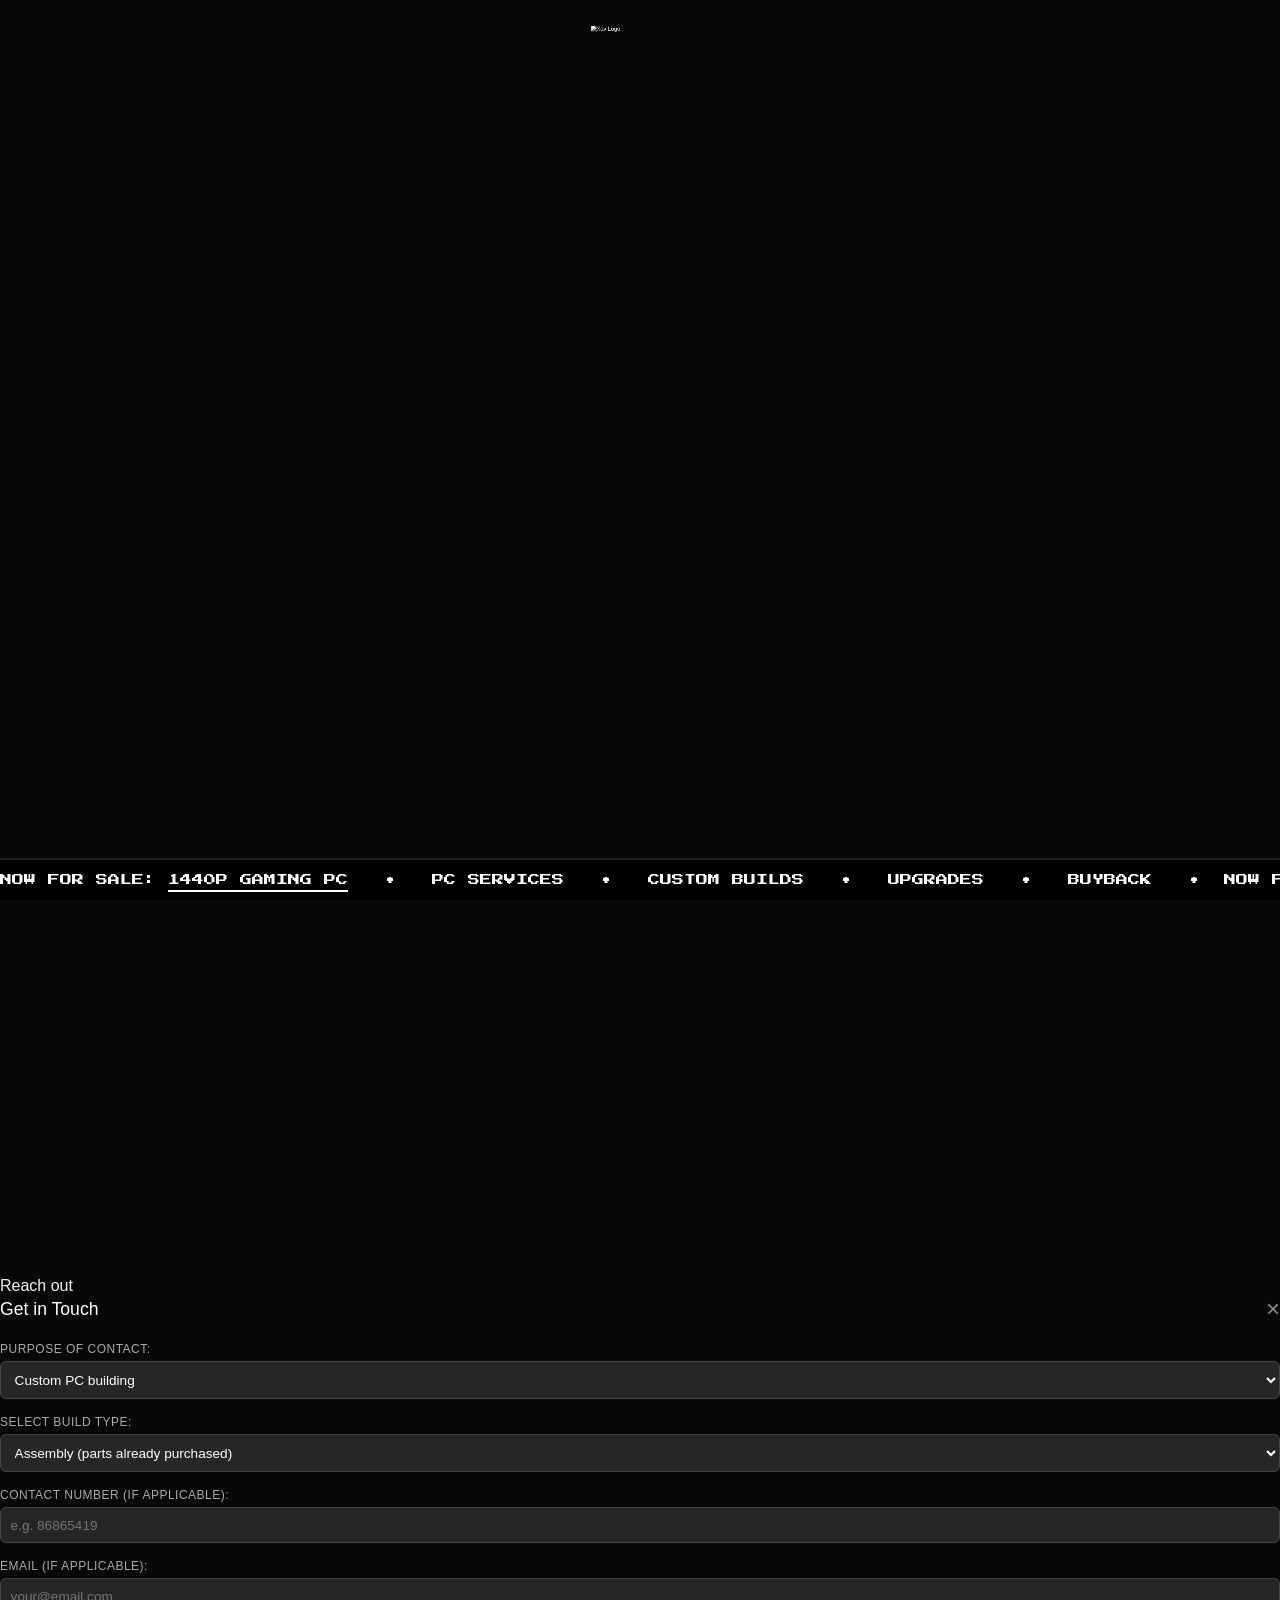
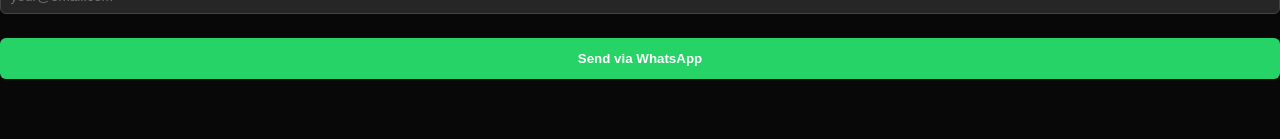
==== commit 342b4d60: "Update index.html" ====
--- a/index.html
+++ b/index.html
@@ -16,19 +16,17 @@
     <!-- Center-to-Top-Center Logo Animation -->
     <div id="header-container">
         <img 
-            src="https://res.cloudinary.com/bqio04wg/image/upload/v1792523553/ezgif.com-effects_1.webp" 
+            src="https://res.cloudinary.com/bqio04wg/image/upload/q_auto,f_auto,w_600/v1792523553/ezgif.com-effects_1.webp" 
             id="animated-logo" 
             alt="Xav Logo"
         >
         
-        <!-- Tagline (Reveals slowly after logo docks) -->
         <div id="tagline">From consumers, to consumers.</div>
 
-        <!-- Nav Buttons -->
         <div id="nav-buttons" class="nav-buttons">
             <button class="btn btn-clean" onclick="transitionToCatalogue(event)">Catalogue</button>
             <button class="btn btn-solid" onclick="transitionToServices(event)">Services</button>
-            <button class="btn btn-outline" onclick="openContactBubble()">Get in Contact</button>
+            <button class="btn btn-outline" onclick="openContactMorph()">Get in Contact</button>
         </div>
     </div>
 
@@ -39,28 +37,28 @@
             <div class="showcase-row">
                 <div class="sc-text">for you</div>
                 <div class="sc-img">
-                    <img src="https://res.cloudinary.com/bqio04wg/image/upload/v1792564600/20260614_172932.jpg" alt="Showcase 1" loading="lazy">
+                    <img src="https://res.cloudinary.com/bqio04wg/image/upload/q_auto,f_auto,w_800/v1792564600/20260614_172932.jpg" alt="Showcase 1" loading="lazy">
                 </div>
             </div>
 
             <div class="showcase-row reverse">
                 <div class="sc-text">for us</div>
                 <div class="sc-img">
-                    <img src="https://res.cloudinary.com/bqio04wg/image/upload/v1792564600/20260701_225207.jpg" alt="Showcase 2" loading="lazy">
+                    <img src="https://res.cloudinary.com/bqio04wg/image/upload/q_auto,f_auto,w_800/v1792564600/20260701_225207.jpg" alt="Showcase 2" loading="lazy">
                 </div>
             </div>
 
             <div class="showcase-row">
                 <div class="sc-text">for everyone</div>
                 <div class="sc-img">
-                    <img src="https://res.cloudinary.com/bqio04wg/image/upload/v1792564599/IMG_1192.jpg" alt="Showcase 3" loading="lazy">
+                    <img src="https://res.cloudinary.com/bqio04wg/image/upload/q_auto,f_auto,w_800/v1792564599/IMG_1192.jpg" alt="Showcase 3" loading="lazy">
                 </div>
             </div>
 
             <div class="showcase-row reverse">
                 <div class="sc-text">By us.</div>
                 <div class="sc-img">
-                    <img src="https://res.cloudinary.com/bqio04wg/image/upload/v1788336895/20260902_161438.jpg" alt="Showcase 4" loading="lazy">
+                    <img src="https://res.cloudinary.com/bqio04wg/image/upload/q_auto,f_auto,w_800/v1788336895/20260902_161438.jpg" alt="Showcase 4" loading="lazy">
                 </div>
             </div>
         </main>
@@ -96,42 +94,43 @@
         </div>
     </div>
 
-    <!-- Original Dark Red Floating Action Button -->
-    <div id="reachOutFab" class="fab-bubble" onclick="openContactBubble()">
-        Reach out
-    </div>
-
-    <!-- Compact Expandable Contact Form (Dark Mode) -->
-    <div id="contactFormContainer" class="contact-form-container">
-        <div class="contact-form-header">
-            <h3>Get in Touch</h3>
-            <button class="close-form-btn" onclick="closeContactBubble(event)">&times;</button>
+    <!-- Morphing White Contact Button & Form -->
+    <div id="contactMorph" class="contact-wrapper">
+        <div class="fab-click-area" onclick="openContactMorph()">
+            <span class="fab-text">Reach out</span>
         </div>
         
-        <div class="form-group">
-            <label>Purpose of contact:</label>
-            <select id="contactPurpose" onchange="updateDynamicSection()">
-                <option value="custom">Custom PC building</option>
-                <option value="repairs">Computer services and repairs</option>
-                <option value="others">Others / advice</option>
-            </select>
-        </div>
-
-        <div class="form-group" id="dynamicSection">
-            <!-- Injected via JS -->
-        </div>
-
-        <div class="form-group">
-            <label>Contact Number (if applicable):</label>
-            <input type="text" id="contactNumber" placeholder="e.g. 86865419">
-        </div>
-
-        <div class="form-group">
-            <label>Email (if applicable):</label>
-            <input type="email" id="contactEmail" placeholder="your@email.com">
-        </div>
-
-        <button class="btn-whatsapp" onclick="submitToWhatsApp()">Send via WhatsApp</button>
+        <div class="form-content">
+            <div class="contact-form-header">
+                <h3>Get in Touch</h3>
+                <button class="close-form-btn" onclick="closeContactMorph(event)">&times;</button>
+            </div>
+            
+            <div class="form-group">
+                <label>Purpose of contact:</label>
+                <select id="contactPurpose" onchange="updateDynamicSection()">
+                    <option value="custom">Custom PC building</option>
+                    <option value="repairs">Computer services and repairs</option>
+                    <option value="others">Others / advice</option>
+                </select>
+            </div>
+
+            <div class="form-group" id="dynamicSection">
+                <!-- Injected via JS -->
+            </div>
+
+            <div class="form-group">
+                <label>Contact Number (if applicable):</label>
+                <input type="text" id="contactNumber" placeholder="e.g. 86865419">
+            </div>
+
+            <div class="form-group">
+                <label>Email (if applicable):</label>
+                <input type="email" id="contactEmail" placeholder="your@email.com">
+            </div>
+
+            <button class="btn-whatsapp" onclick="submitToWhatsApp()">Send via WhatsApp</button>
+        </div>
     </div>
 
     <!-- Instant Inquire Modal with 3D Carousel & Bizgram -->
@@ -146,12 +145,12 @@
             <div class="carousel-3d-wrapper">
                 <button class="car-nav" onclick="prevCar()">&#10094;</button>
                 <div class="carousel-3d-stage" id="carouselStage">
-                    <img src="https://res.cloudinary.com/bqio04wg/image/upload/v1792576701/IMG_1192-removebg-preview.png" class="car-3d-item" alt="Showcase PC">
-                    <img src="https://res.cloudinary.com/bqio04wg/image/upload/v1792576700/IMG_20260809_161424_025-removebg-preview.png" class="car-3d-item" alt="Showcase PC">
-                    <img src="https://res.cloudinary.com/bqio04wg/image/upload/v1792576702/IMG_1190-removebg-preview.png" class="car-3d-item" alt="Showcase PC">
-                    <img src="https://res.cloudinary.com/bqio04wg/image/upload/v1792576703/20260906_113405-removebg-preview.png" class="car-3d-item" alt="Showcase PC">
-                    <img src="https://res.cloudinary.com/bqio04wg/image/upload/v1792576705/20260701_225207-removebg-preview.png" class="car-3d-item" alt="Showcase PC">
-                    <img src="https://res.cloudinary.com/bqio04wg/image/upload/v1792576707/20260614_172932-removebg-preview.png" class="car-3d-item" alt="Showcase PC">
+                    <img src="https://res.cloudinary.com/bqio04wg/image/upload/q_auto,f_auto,w_800/v1792576701/IMG_1192-removebg-preview.png" class="car-3d-item" alt="Showcase PC">
+                    <img src="https://res.cloudinary.com/bqio04wg/image/upload/q_auto,f_auto,w_800/v1792576700/IMG_20260809_161424_025-removebg-preview.png" class="car-3d-item" alt="Showcase PC">
+                    <img src="https://res.cloudinary.com/bqio04wg/image/upload/q_auto,f_auto,w_800/v1792576702/IMG_1190-removebg-preview.png" class="car-3d-item" alt="Showcase PC">
+                    <img src="https://res.cloudinary.com/bqio04wg/image/upload/q_auto,f_auto,w_800/v1792576703/20260906_113405-removebg-preview.png" class="car-3d-item" alt="Showcase PC">
+                    <img src="https://res.cloudinary.com/bqio04wg/image/upload/q_auto,f_auto,w_800/v1792576705/20260701_225207-removebg-preview.png" class="car-3d-item" alt="Showcase PC">
+                    <img src="https://res.cloudinary.com/bqio04wg/image/upload/q_auto,f_auto,w_800/v1792576707/20260614_172932-removebg-preview.png" class="car-3d-item" alt="Showcase PC">
                 </div>
                 <button class="car-nav" onclick="nextCar()">&#10095;</button>
             </div>
@@ -169,7 +168,6 @@
                     <p class="highlight-rule">PC parts picking has an additional fee of $30.</p>
                 </div>
 
-                <!-- Updated Bizgram Link -->
                 <a href="https://bizgram.com/pricelists/download/606" target="_blank" class="btn btn-solid pdf-btn">Download Full Bizgram Catalogue (PDF)</a>
             </div>
         </div>
@@ -184,13 +182,13 @@
             
             <div class="mm-gallery-grid">
                 <div class="mm-gallery-item">
-                    <img src="https://res.cloudinary.com/bqio04wg/image/upload/v1786903755/IMG_3670.jpg" alt="PC Angle 1" loading="lazy">
+                    <img src="https://res.cloudinary.com/bqio04wg/image/upload/q_auto,f_auto,w_600/v1786903755/IMG_3670.jpg" alt="PC Angle 1" loading="lazy">
                 </div>
                 <div class="mm-gallery-item">
-                    <img src="https://res.cloudinary.com/bqio04wg/image/upload/v1786903756/IMG_3678.jpg" alt="PC Angle 2" loading="lazy">
+                    <img src="https://res.cloudinary.com/bqio04wg/image/upload/q_auto,f_auto,w_600/v1786903756/IMG_3678.jpg" alt="PC Angle 2" loading="lazy">
                 </div>
                 <div class="mm-gallery-item">
-                    <img src="https://res.cloudinary.com/bqio04wg/image/upload/v1786903755/IMG_3671.jpg" alt="PC Angle 3" loading="lazy">
+                    <img src="https://res.cloudinary.com/bqio04wg/image/upload/q_auto,f_auto,w_600/v1786903755/IMG_3671.jpg" alt="PC Angle 3" loading="lazy">
                 </div>
             </div>
         </div>
@@ -364,16 +362,13 @@
             }, 400); 
         }
 
-        // ORIGINAL REACH OUT BUTTON LOGIC
-        function openContactBubble() {
-            document.getElementById('contactFormContainer').classList.add('active');
-            document.getElementById('reachOutFab').style.transform = "scale(0)";
-        }
-
-        function closeContactBubble(event) {
+        function openContactMorph() {
+            document.getElementById('contactMorph').classList.add('active');
+        }
+
+        function closeContactMorph(event) {
             if(event) event.stopPropagation();
-            document.getElementById('contactFormContainer').classList.remove('active');
-            document.getElementById('reachOutFab').style.transform = "scale(1)";
+            document.getElementById('contactMorph').classList.remove('active');
         }
 
         function updateDynamicSection() {
@@ -488,4 +483,4 @@
         };
     </script>
 </body>
-</html>+</html>
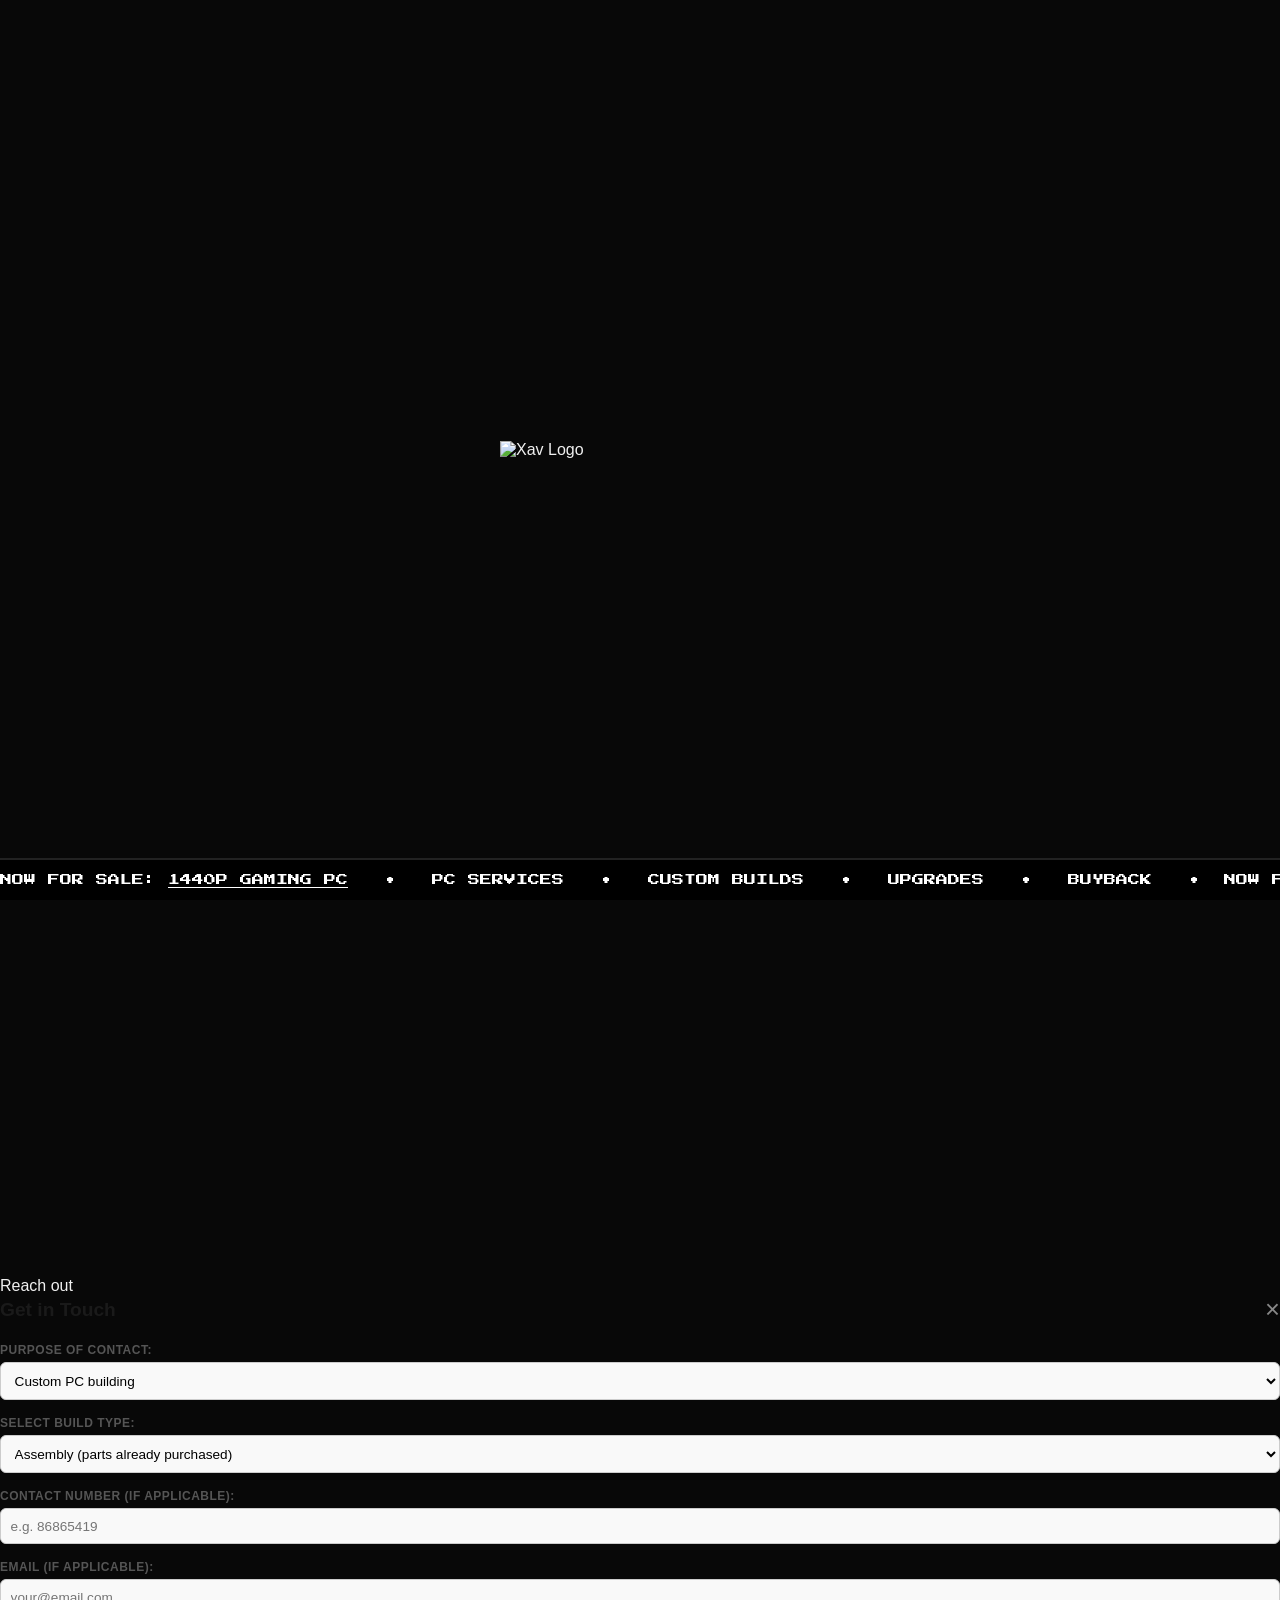
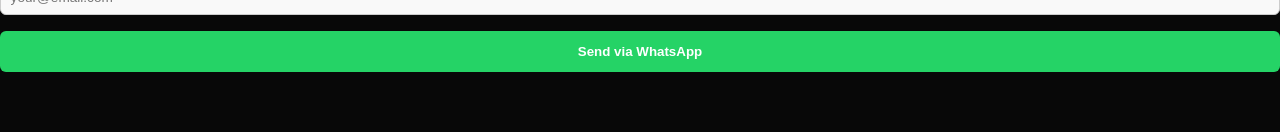
==== commit d20c7458: "Update index.html" ====
--- a/index.html
+++ b/index.html
@@ -16,17 +16,19 @@
     <!-- Center-to-Top-Center Logo Animation -->
     <div id="header-container">
         <img 
-            src="https://res.cloudinary.com/bqio04wg/image/upload/q_auto,f_auto,w_600/v1792523553/ezgif.com-effects_1.webp" 
+            src="https://res.cloudinary.com/bqio04wg/image/upload/v1792523553/ezgif.com-effects_1.webp" 
             id="animated-logo" 
             alt="Xav Logo"
         >
         
+        <!-- Tagline -->
         <div id="tagline">From consumers, to consumers.</div>
 
+        <!-- Nav Buttons -->
         <div id="nav-buttons" class="nav-buttons">
             <button class="btn btn-clean" onclick="transitionToCatalogue(event)">Catalogue</button>
             <button class="btn btn-solid" onclick="transitionToServices(event)">Services</button>
-            <button class="btn btn-outline" onclick="openContactMorph()">Get in Contact</button>
+            <button class="btn btn-outline" onclick="openContactBubble()">Get in Contact</button>
         </div>
     </div>
 
@@ -84,53 +86,52 @@
         
     </div>
 
-    <!-- Retro Pixel Banner -->
-    <div class="pixel-banner">
+    <!-- FIX: Entire Pixel Banner is now the click target, pausing animation on hover -->
+    <div class="pixel-banner" onclick="openPixelModal()">
         <div class="pixel-marquee">
-            <span>NOW FOR SALE: <u class="pixel-trigger" onclick="openPixelModal()">1440P GAMING PC</u> &nbsp;&nbsp;&bull;&nbsp;&nbsp; PC SERVICES &nbsp;&nbsp;&bull;&nbsp;&nbsp; CUSTOM BUILDS &nbsp;&nbsp;&bull;&nbsp;&nbsp; UPGRADES &nbsp;&nbsp;&bull;&nbsp;&nbsp; BUYBACK &nbsp;&nbsp;&bull;&nbsp;&nbsp; </span>
-            <span>NOW FOR SALE: <u class="pixel-trigger" onclick="openPixelModal()">1440P GAMING PC</u> &nbsp;&nbsp;&bull;&nbsp;&nbsp; PC SERVICES &nbsp;&nbsp;&bull;&nbsp;&nbsp; CUSTOM BUILDS &nbsp;&nbsp;&bull;&nbsp;&nbsp; UPGRADES &nbsp;&nbsp;&bull;&nbsp;&nbsp; BUYBACK &nbsp;&nbsp;&bull;&nbsp;&nbsp; </span>
-            <span>NOW FOR SALE: <u class="pixel-trigger" onclick="openPixelModal()">1440P GAMING PC</u> &nbsp;&nbsp;&bull;&nbsp;&nbsp; PC SERVICES &nbsp;&nbsp;&bull;&nbsp;&nbsp; CUSTOM BUILDS &nbsp;&nbsp;&bull;&nbsp;&nbsp; UPGRADES &nbsp;&nbsp;&bull;&nbsp;&nbsp; BUYBACK &nbsp;&nbsp;&bull;&nbsp;&nbsp; </span>
-            <span>NOW FOR SALE: <u class="pixel-trigger" onclick="openPixelModal()">1440P GAMING PC</u> &nbsp;&nbsp;&bull;&nbsp;&nbsp; PC SERVICES &nbsp;&nbsp;&bull;&nbsp;&nbsp; CUSTOM BUILDS &nbsp;&nbsp;&bull;&nbsp;&nbsp; UPGRADES &nbsp;&nbsp;&bull;&nbsp;&nbsp; BUYBACK &nbsp;&nbsp;&bull;&nbsp;&nbsp; </span>
-        </div>
-    </div>
-
-    <!-- Morphing White Contact Button & Form -->
-    <div id="contactMorph" class="contact-wrapper">
-        <div class="fab-click-area" onclick="openContactMorph()">
-            <span class="fab-text">Reach out</span>
+            <span>NOW FOR SALE: <u>1440P GAMING PC</u> &nbsp;&nbsp;&bull;&nbsp;&nbsp; PC SERVICES &nbsp;&nbsp;&bull;&nbsp;&nbsp; CUSTOM BUILDS &nbsp;&nbsp;&bull;&nbsp;&nbsp; UPGRADES &nbsp;&nbsp;&bull;&nbsp;&nbsp; BUYBACK &nbsp;&nbsp;&bull;&nbsp;&nbsp; </span>
+            <span>NOW FOR SALE: <u>1440P GAMING PC</u> &nbsp;&nbsp;&bull;&nbsp;&nbsp; PC SERVICES &nbsp;&nbsp;&bull;&nbsp;&nbsp; CUSTOM BUILDS &nbsp;&nbsp;&bull;&nbsp;&nbsp; UPGRADES &nbsp;&nbsp;&bull;&nbsp;&nbsp; BUYBACK &nbsp;&nbsp;&bull;&nbsp;&nbsp; </span>
+            <span>NOW FOR SALE: <u>1440P GAMING PC</u> &nbsp;&nbsp;&bull;&nbsp;&nbsp; PC SERVICES &nbsp;&nbsp;&bull;&nbsp;&nbsp; CUSTOM BUILDS &nbsp;&nbsp;&bull;&nbsp;&nbsp; UPGRADES &nbsp;&nbsp;&bull;&nbsp;&nbsp; BUYBACK &nbsp;&nbsp;&bull;&nbsp;&nbsp; </span>
+            <span>NOW FOR SALE: <u>1440P GAMING PC</u> &nbsp;&nbsp;&bull;&nbsp;&nbsp; PC SERVICES &nbsp;&nbsp;&bull;&nbsp;&nbsp; CUSTOM BUILDS &nbsp;&nbsp;&bull;&nbsp;&nbsp; UPGRADES &nbsp;&nbsp;&bull;&nbsp;&nbsp; BUYBACK &nbsp;&nbsp;&bull;&nbsp;&nbsp; </span>
+        </div>
+    </div>
+
+    <!-- Original Dark Red Floating Action Button -->
+    <div id="reachOutFab" class="fab-bubble" onclick="openContactBubble()">
+        Reach out
+    </div>
+
+    <!-- Contact Form Container -->
+    <div id="contactFormContainer" class="contact-form-container">
+        <div class="contact-form-header">
+            <h3>Get in Touch</h3>
+            <button class="close-form-btn" onclick="closeContactBubble(event)">&times;</button>
         </div>
         
-        <div class="form-content">
-            <div class="contact-form-header">
-                <h3>Get in Touch</h3>
-                <button class="close-form-btn" onclick="closeContactMorph(event)">&times;</button>
-            </div>
-            
-            <div class="form-group">
-                <label>Purpose of contact:</label>
-                <select id="contactPurpose" onchange="updateDynamicSection()">
-                    <option value="custom">Custom PC building</option>
-                    <option value="repairs">Computer services and repairs</option>
-                    <option value="others">Others / advice</option>
-                </select>
-            </div>
-
-            <div class="form-group" id="dynamicSection">
-                <!-- Injected via JS -->
-            </div>
-
-            <div class="form-group">
-                <label>Contact Number (if applicable):</label>
-                <input type="text" id="contactNumber" placeholder="e.g. 86865419">
-            </div>
-
-            <div class="form-group">
-                <label>Email (if applicable):</label>
-                <input type="email" id="contactEmail" placeholder="your@email.com">
-            </div>
-
-            <button class="btn-whatsapp" onclick="submitToWhatsApp()">Send via WhatsApp</button>
-        </div>
+        <div class="form-group">
+            <label>Purpose of contact:</label>
+            <select id="contactPurpose" onchange="updateDynamicSection()">
+                <option value="custom">Custom PC building</option>
+                <option value="repairs">Computer services and repairs</option>
+                <option value="others">Others / advice</option>
+            </select>
+        </div>
+
+        <div class="form-group" id="dynamicSection">
+            <!-- Injected via JS -->
+        </div>
+
+        <div class="form-group">
+            <label>Contact Number (if applicable):</label>
+            <input type="text" id="contactNumber" placeholder="e.g. 86865419">
+        </div>
+
+        <div class="form-group">
+            <label>Email (if applicable):</label>
+            <input type="email" id="contactEmail" placeholder="your@email.com">
+        </div>
+
+        <button class="btn-whatsapp" onclick="submitToWhatsApp()">Send via WhatsApp</button>
     </div>
 
     <!-- Instant Inquire Modal with 3D Carousel & Bizgram -->
@@ -257,8 +258,10 @@
             const body = document.body;
 
             const fromSubpage = document.referrer.includes("services.html") || document.referrer.includes("catalogue.html");
-
-            if (fromSubpage) {
+            const isReload = (performance.navigation && performance.navigation.type === 1) || 
+                             (window.performance.getEntriesByType && window.performance.getEntriesByType("navigation")[0]?.type === "reload");
+
+            if (fromSubpage && !isReload) {
                 const elements = [logo, tagline, navButtons, mainContent];
                 elements.forEach(el => el.style.transition = "none");
                 
@@ -271,13 +274,12 @@
                 void logo.offsetWidth;
                 elements.forEach(el => el.style.transition = "");
 
-                requestAnimationFrame(() => {
-                    entryOverlay.classList.add("fade-out");
-                });
-                setTimeout(() => entryOverlay.remove(), 1000);
-
+                if(entryOverlay) {
+                    requestAnimationFrame(() => entryOverlay.classList.add("fade-out"));
+                    setTimeout(() => entryOverlay.style.display = "none", 800);
+                }
             } else {
-                entryOverlay.style.display = "none";
+                if(entryOverlay) entryOverlay.style.display = "none";
 
                 setTimeout(() => {
                     logo.classList.add("docked");
@@ -292,7 +294,7 @@
                         }, 400);
 
                     }, 1200); 
-                }, 2000);
+                }, 2500); 
             }
 
             updateDynamicSection();
@@ -362,13 +364,15 @@
             }, 400); 
         }
 
-        function openContactMorph() {
-            document.getElementById('contactMorph').classList.add('active');
-        }
-
-        function closeContactMorph(event) {
+        function openContactBubble() {
+            document.getElementById('contactFormContainer').classList.add('active');
+            document.getElementById('reachOutFab').style.transform = "scale(0)";
+        }
+
+        function closeContactBubble(event) {
             if(event) event.stopPropagation();
-            document.getElementById('contactMorph').classList.remove('active');
+            document.getElementById('contactFormContainer').classList.remove('active');
+            document.getElementById('reachOutFab').style.transform = "scale(1)";
         }
 
         function updateDynamicSection() {
--- a/style.css
+++ b/style.css
@@ -197,69 +197,83 @@
 
 
 /* =========================================
-   6. FLOATING ACTION BUTTON & CONTACT FORM
-   ========================================= */
-.fab-bubble {
+   6. MORPHING WHITE CONTACT BUTTON & FORM (REVERTED)
+   ========================================= */
+.contact-wrapper {
     position: fixed;
-    bottom: 80px;
-    right: 30px;
-    background-color: #5e080d; 
-    color: #f4e8c9; 
-    padding: 16px 28px;
-    border-radius: 50px;
-    font-weight: 500;
-    font-size: 1rem;
+    bottom: 45px; 
+    right: 0;
+    background-color: #ffffff; 
+    color: #1a1a1a; 
+    width: 85px;
+    height: 85px;
+    /* White Corner Blob Shape */
+    border-radius: 100% 0 0 0;
+    z-index: 1050; /* Super high index to sit over nav buttons on mobile */
+    transition: all 0.4s cubic-bezier(0.25, 1, 0.5, 1);
+    overflow: hidden;
+    box-shadow: -5px -5px 20px rgba(0,0,0,0.4);
+}
+
+.contact-wrapper:not(.active):hover {
+    background-color: #f0f0f0;
+}
+
+.contact-wrapper.active {
+    width: 340px;
+    height: 480px; 
+    max-width: 95vw;
+    border-radius: 16px 0 0 0; 
+    box-shadow: -10px -10px 40px rgba(0,0,0,0.8);
+    cursor: default;
+    background-color: #ffffff;
+}
+
+.fab-click-area {
+    position: absolute;
+    top: 0; left: 0; width: 100%; height: 100%;
+    display: flex; align-items: flex-end; justify-content: flex-end;
+    padding-bottom: 25px; padding-right: 18px;
     cursor: pointer;
-    box-shadow: 0 10px 25px rgba(0,0,0,0.8);
-    z-index: 960;
-    transition: transform 0.3s cubic-bezier(0.175, 0.885, 0.32, 1.275), background-color 0.3s;
-}
-.fab-bubble:hover {
-    transform: scale(1.05);
-    background-color: #7a0b12;
-}
-
-.contact-form-container {
-    position: fixed;
-    bottom: 80px;
-    right: 30px;
-    background-color: #1a1a1a;
-    border: 1px solid #333;
-    border-radius: 12px;
-    width: 320px;
-    max-width: 90vw;
-    padding: 1.5rem;
-    box-shadow: 0 15px 40px rgba(0,0,0,0.9);
-    z-index: 970;
-    transform: scale(0);
-    transform-origin: bottom right;
-    opacity: 0;
-    transition: transform 0.3s cubic-bezier(0.175, 0.885, 0.32, 1.275), opacity 0.3s ease;
-    pointer-events: none;
-}
-.contact-form-container.active {
-    transform: scale(1);
-    opacity: 1;
-    pointer-events: auto;
+    transition: opacity 0.2s ease;
+}
+
+.fab-text {
+    font-size: 0.85rem; font-weight: 600; color: #1a1a1a;
+}
+
+.contact-wrapper.active .fab-click-area {
+    pointer-events: none; opacity: 0;
+}
+
+.form-content {
+    width: 340px; height: 480px; max-width: 95vw; padding: 1.8rem;
+    position: absolute; top: 0; left: 0; display: flex; flex-direction: column;
+    opacity: 0; pointer-events: none; transition: opacity 0.3s ease; transition-delay: 0s;
+}
+
+.contact-wrapper.active .form-content {
+    opacity: 1; pointer-events: auto; transition-delay: 0.2s;
 }
 
 .contact-form-header { display: flex; justify-content: space-between; align-items: center; margin-bottom: 1.2rem; }
-.contact-form-header h3 { color: #ffffff; font-size: 1.1rem; font-weight: 500; }
-.close-form-btn { background: none; border: none; color: #888; font-size: 1.5rem; cursor: pointer; transition: color 0.2s; }
-.close-form-btn:hover { color: #fff; }
+.contact-form-header h3 { color: #1a1a1a; font-size: 1.2rem; font-weight: 600; }
+
+.close-form-btn { background: none; border: none; color: #888; font-size: 1.6rem; cursor: pointer; transition: color 0.2s; }
+.close-form-btn:hover { color: #000; }
 
 .form-group { margin-bottom: 1rem; text-align: left; }
-.form-group label { display: block; font-size: 0.75rem; color: #aaa; margin-bottom: 0.3rem; text-transform: uppercase; letter-spacing: 0.5px; }
+.form-group label { display: block; font-size: 0.75rem; color: #555; margin-bottom: 0.3rem; text-transform: uppercase; letter-spacing: 0.5px; font-weight: 600;}
 
 .form-group select, .form-group input, .form-group textarea {
-    width: 100%; padding: 0.6rem; background-color: #262626;
-    border: 1px solid #444; border-radius: 6px; color: #fff; font-family: inherit; font-size: 0.85rem;
-}
-.form-group select:focus, .form-group input:focus, .form-group textarea:focus { border-color: #888; }
+    width: 100%; padding: 0.6rem; background-color: #f9f9f9;
+    border: 1px solid #ccc; border-radius: 6px; color: #000; font-family: inherit; font-size: 0.85rem;
+}
+.form-group select:focus, .form-group input:focus, .form-group textarea:focus { border-color: #555; }
 
 .btn-whatsapp {
     width: 100%; background-color: #25D366; color: #fff; border: none; padding: 0.8rem;
-    border-radius: 6px; font-weight: 600; cursor: pointer; transition: background-color 0.2s; margin-top: 0.5rem; 
+    border-radius: 6px; font-weight: 600; cursor: pointer; transition: background-color 0.2s; margin-top: auto; 
 }
 .btn-whatsapp:hover { background-color: #1ebc5a; }
 
@@ -409,6 +423,8 @@
 /* =========================================
    11. SERVICES PAGE (PARALLAX LAYERS)
    ========================================= */
+.services-body { background-color: #1a1a1a; padding-bottom: 0; }
+
 .chapter-nav {
     position: fixed; top: 30px; left: 50%; transform: translateX(-50%);
     background: rgba(20, 20, 20, 0.7); backdrop-filter: blur(10px); -webkit-backdrop-filter: blur(10px);
@@ -421,7 +437,7 @@
 
 .intro-layer {
     position: relative; height: 100vh; width: 100%;
-    background-image: url('https://res.cloudinary.com/bqio04wg/image/upload/v1792653170/Featured.jpg');
+    background-image: url('https://res.cloudinary.com/bqio04wg/image/upload/q_auto,f_auto,w_1200/v1792653170/Featured.jpg');
     background-size: cover; background-position: center; z-index: 10;
     display: flex; flex-direction: column; align-items: center; justify-content: center;
 }
@@ -594,37 +610,57 @@
    13. MOBILE RESPONSIVENESS
    ========================================= */
 @media (max-width: 768px) {
-    #animated-logo.docked { transform: translate(-50%, 0) scale(0.25); }
-    .nav-buttons { top: 120px; flex-direction: column; gap: 0.8rem; }
-    .btn { padding: 0.6rem 1.5rem; font-size: 0.85rem; }
-    #tagline { top: 80px; left: 5%; font-size: 1.1rem; }
-    #main-content { padding-top: 320px; }
-
+    /* Header & Navigation Fixes */
+    #animated-logo { width: 200px; }
+    #animated-logo.docked { top: 20px; transform: translate(-50%, 0) scale(0.4); } 
+    #tagline { top: 95px; left: 0; width: 100%; text-align: center; font-size: 1rem; }
+    
+    .nav-buttons { top: 135px; flex-wrap: wrap; justify-content: center; gap: 0.8rem; width: 100%; }
+    .btn { padding: 0.6rem 1.2rem; font-size: 0.8rem; }
+    
+    #main-content { padding-top: 260px; }
+
+    /* Showcases */
     .showcase-row, .showcase-row.reverse { flex-direction: column; gap: 2rem; }
     .sc-text { font-size: 2.2rem; }
-
     .bg-motto { font-size: 1.8rem; }
 
-    .site-footer { flex-direction: column; text-align: center; gap: 2rem; padding: 2rem 1.5rem 6rem 1.5rem; }
-    .footer-right { text-align: center; }
-
+    /* Footer Fix (Split Left & Right instead of Stacked) */
+    .site-footer {
+        flex-direction: row; flex-wrap: wrap; text-align: left;
+        padding: 2rem 1.5rem 6rem 1.5rem; gap: 1.5rem; justify-content: space-between;
+    }
+    .footer-left { flex: 1; min-width: 150px; }
+    .footer-right { flex: 1; text-align: right; min-width: 120px; }
+
+    /* Contact Form Fix (Z-Index Overlaps) */
+    .contact-wrapper { bottom: 45px; right: 0; border-radius: 100% 0 0 0; z-index: 1050; }
+    .contact-wrapper.active { width: 100vw; max-width: 100vw; border-radius: 0; bottom: 45px; right: 0;}
+    .form-content { width: 100vw; max-width: 100vw; }
+
+    /* Services Page Parallax Images & Navigation */
+    .sticky-bg img { max-width: 85vw; max-height: 40vh; object-fit: contain; }
+    .back-btn { top: 15px; left: 10px; font-size: 0.8rem; padding: 8px 12px; z-index: 1100; }
+    
+    .chapter-nav { 
+        top: auto; bottom: 80px; flex-direction: row; gap: 10px; 
+        width: 95%; justify-content: center; padding: 10px; font-size: 0.75rem; 
+    }
+    .chap-link { font-size: 0.75rem; text-align: center; }
+    .service-info-card { padding: 2rem; }
+    .section-title-layer2 { font-size: 2rem; text-align: center; }
+
+    /* Modals & Carousel */
     .pixel-marquee { font-size: 0.6rem; }
     .mm-gallery-grid { flex-direction: column; }
     .pixel-title { font-size: 1rem; }
-
-    .contact-form-container { right: 5%; width: 90%; }
-
     .carousel-3d-stage { width: 250px; }
     .car-3d-item.prev { transform: translateX(-55%) scale(0.65) translateZ(-100px); }
     .car-3d-item.next { transform: translateX(55%) scale(0.65) translateZ(-100px); }
-    
-    .service-info-card { padding: 2rem; }
-    .section-title-layer2 { font-size: 2rem; text-align: center; }
-    .chapter-nav { flex-direction: column; gap: 10px; width: 90%; text-align: center; }
 
     .cat-modal-overlay { padding: 0; }
     .cat-modal-content { height: 100vh; border-radius: 0; flex-direction: column; overflow-y: auto; }
     .cat-gallery-section { flex: none; height: 350px; width: 100%; }
     .cat-details-section { flex: none; padding: 2rem 1.5rem; }
     .bench-grid { grid-template-columns: 1fr; }
-}+}
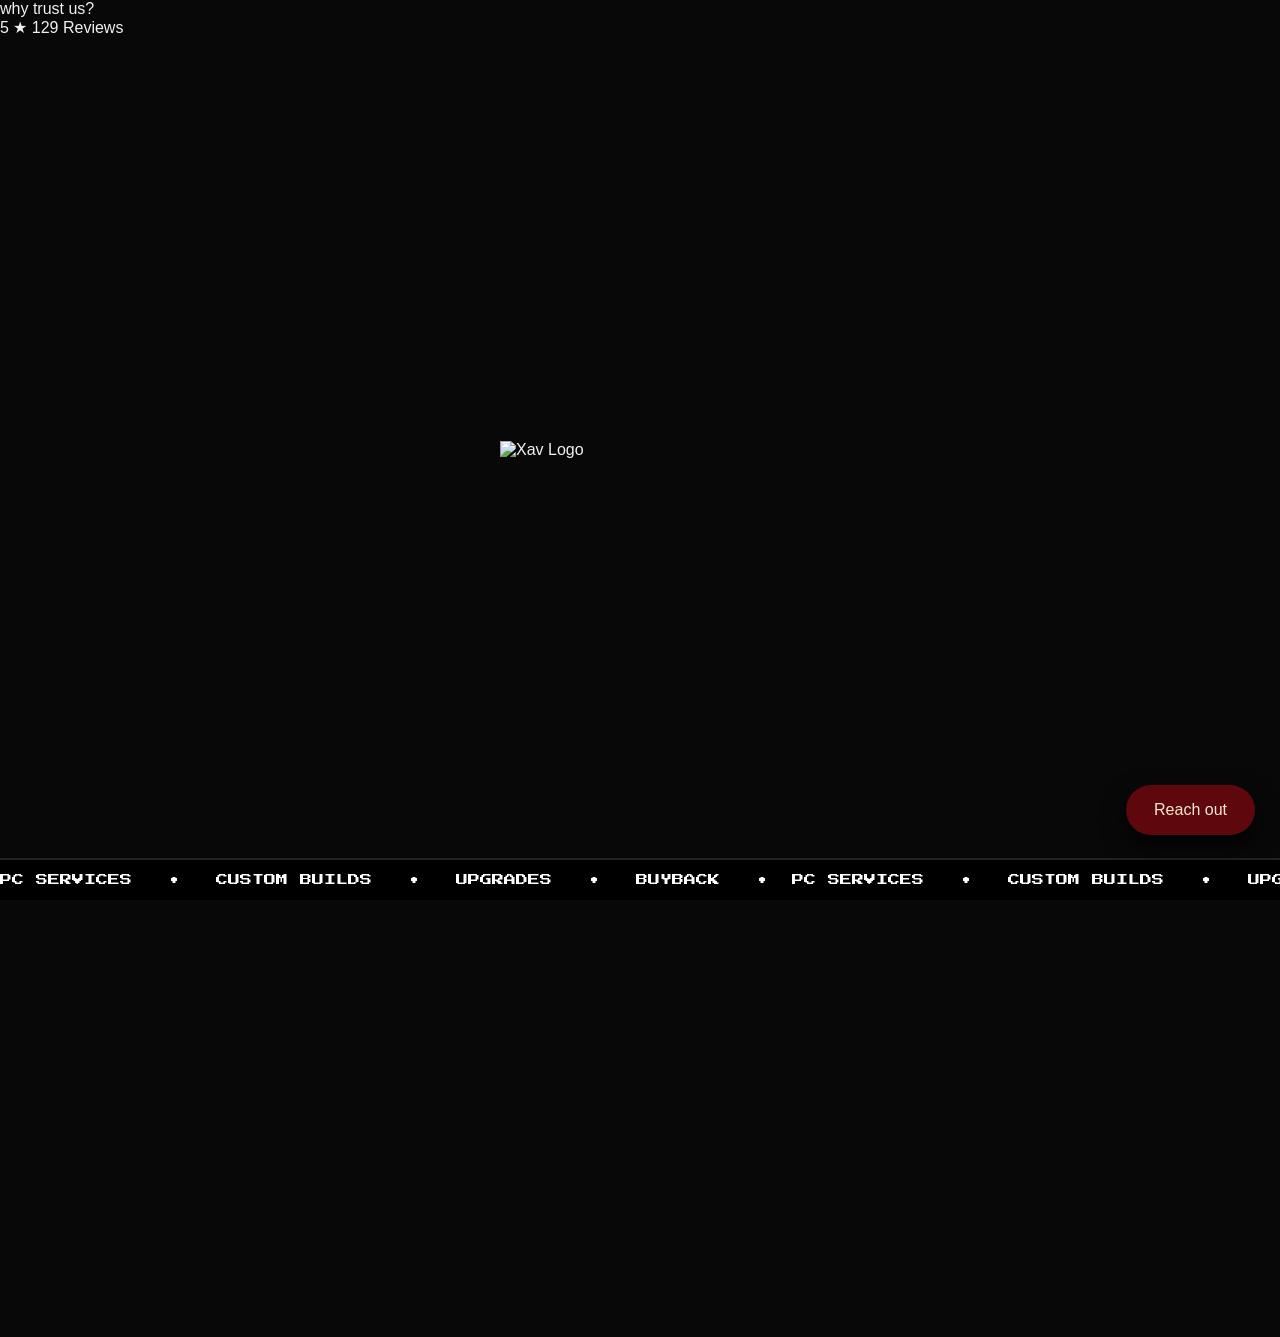
==== commit db4cb65a: "Update index.html" ====
--- a/index.html
+++ b/index.html
@@ -4,27 +4,28 @@
     <meta charset="UTF-8">
     <meta name="viewport" content="width=device-width, initial-scale=1.0, maximum-scale=5.0, viewport-fit=cover">
     <title>Xav | Personal Site</title>
-    <!-- Retro Pixel Font -->
     <link href="https://fonts.googleapis.com/css2?family=Press+Start+2P&display=swap" rel="stylesheet">
     <link rel="stylesheet" href="style.css">
 </head>
 <body class="locked">
 
-    <!-- Seamless Page Entry Overlay -->
     <div id="entry-overlay" class="page-entry-overlay"></div>
 
-    <!-- Center-to-Top-Center Logo Animation -->
+    <!-- Center-to-Top-Center Logo Animation & Trust Badges -->
     <div id="header-container">
+        
+        <div id="trust-left" class="trust-badge left" onclick="openReviewsModal()">why trust us?</div>
+        
         <img 
             src="https://res.cloudinary.com/bqio04wg/image/upload/v1792523553/ezgif.com-effects_1.webp" 
             id="animated-logo" 
             alt="Xav Logo"
         >
         
-        <!-- Tagline -->
+        <div id="trust-right" class="trust-badge right">5 <span class="sparkle-star">★</span> 129 Reviews</div>
+
         <div id="tagline">From consumers, to consumers.</div>
 
-        <!-- Nav Buttons -->
         <div id="nav-buttons" class="nav-buttons">
             <button class="btn btn-clean" onclick="transitionToCatalogue(event)">Catalogue</button>
             <button class="btn btn-solid" onclick="transitionToServices(event)">Services</button>
@@ -32,7 +33,6 @@
         </div>
     </div>
 
-    <!-- Main Website Content -->
     <div id="main-content">
         
         <main class="showcase-section" id="showcase-section">
@@ -67,7 +67,6 @@
 
         <p class="inquire-text" onclick="openInquireModal()">inquire about custom builds.</p>
 
-        <!-- Company Footer -->
         <footer class="site-footer">
             <div class="footer-left">
                 <h3>Connect with us</h3>
@@ -86,13 +85,15 @@
         
     </div>
 
-    <!-- FIX: Entire Pixel Banner is now the click target, pausing animation on hover -->
-    <div class="pixel-banner" onclick="openPixelModal()">
+    <!-- Retro Pixel Banner (Removed 1440P link as requested) -->
+    <div class="pixel-banner">
         <div class="pixel-marquee">
-            <span>NOW FOR SALE: <u>1440P GAMING PC</u> &nbsp;&nbsp;&bull;&nbsp;&nbsp; PC SERVICES &nbsp;&nbsp;&bull;&nbsp;&nbsp; CUSTOM BUILDS &nbsp;&nbsp;&bull;&nbsp;&nbsp; UPGRADES &nbsp;&nbsp;&bull;&nbsp;&nbsp; BUYBACK &nbsp;&nbsp;&bull;&nbsp;&nbsp; </span>
-            <span>NOW FOR SALE: <u>1440P GAMING PC</u> &nbsp;&nbsp;&bull;&nbsp;&nbsp; PC SERVICES &nbsp;&nbsp;&bull;&nbsp;&nbsp; CUSTOM BUILDS &nbsp;&nbsp;&bull;&nbsp;&nbsp; UPGRADES &nbsp;&nbsp;&bull;&nbsp;&nbsp; BUYBACK &nbsp;&nbsp;&bull;&nbsp;&nbsp; </span>
-            <span>NOW FOR SALE: <u>1440P GAMING PC</u> &nbsp;&nbsp;&bull;&nbsp;&nbsp; PC SERVICES &nbsp;&nbsp;&bull;&nbsp;&nbsp; CUSTOM BUILDS &nbsp;&nbsp;&bull;&nbsp;&nbsp; UPGRADES &nbsp;&nbsp;&bull;&nbsp;&nbsp; BUYBACK &nbsp;&nbsp;&bull;&nbsp;&nbsp; </span>
-            <span>NOW FOR SALE: <u>1440P GAMING PC</u> &nbsp;&nbsp;&bull;&nbsp;&nbsp; PC SERVICES &nbsp;&nbsp;&bull;&nbsp;&nbsp; CUSTOM BUILDS &nbsp;&nbsp;&bull;&nbsp;&nbsp; UPGRADES &nbsp;&nbsp;&bull;&nbsp;&nbsp; BUYBACK &nbsp;&nbsp;&bull;&nbsp;&nbsp; </span>
+            <span>PC SERVICES &nbsp;&nbsp;&bull;&nbsp;&nbsp; CUSTOM BUILDS &nbsp;&nbsp;&bull;&nbsp;&nbsp; UPGRADES &nbsp;&nbsp;&bull;&nbsp;&nbsp; BUYBACK &nbsp;&nbsp;&bull;&nbsp;&nbsp; </span>
+            <span>PC SERVICES &nbsp;&nbsp;&bull;&nbsp;&nbsp; CUSTOM BUILDS &nbsp;&nbsp;&bull;&nbsp;&nbsp; UPGRADES &nbsp;&nbsp;&bull;&nbsp;&nbsp; BUYBACK &nbsp;&nbsp;&bull;&nbsp;&nbsp; </span>
+            <span>PC SERVICES &nbsp;&nbsp;&bull;&nbsp;&nbsp; CUSTOM BUILDS &nbsp;&nbsp;&bull;&nbsp;&nbsp; UPGRADES &nbsp;&nbsp;&bull;&nbsp;&nbsp; BUYBACK &nbsp;&nbsp;&bull;&nbsp;&nbsp; </span>
+            <span>PC SERVICES &nbsp;&nbsp;&bull;&nbsp;&nbsp; CUSTOM BUILDS &nbsp;&nbsp;&bull;&nbsp;&nbsp; UPGRADES &nbsp;&nbsp;&bull;&nbsp;&nbsp; BUYBACK &nbsp;&nbsp;&bull;&nbsp;&nbsp; </span>
+            <span>PC SERVICES &nbsp;&nbsp;&bull;&nbsp;&nbsp; CUSTOM BUILDS &nbsp;&nbsp;&bull;&nbsp;&nbsp; UPGRADES &nbsp;&nbsp;&bull;&nbsp;&nbsp; BUYBACK &nbsp;&nbsp;&bull;&nbsp;&nbsp; </span>
+            <span>PC SERVICES &nbsp;&nbsp;&bull;&nbsp;&nbsp; CUSTOM BUILDS &nbsp;&nbsp;&bull;&nbsp;&nbsp; UPGRADES &nbsp;&nbsp;&bull;&nbsp;&nbsp; BUYBACK &nbsp;&nbsp;&bull;&nbsp;&nbsp; </span>
         </div>
     </div>
 
@@ -117,9 +118,7 @@
             </select>
         </div>
 
-        <div class="form-group" id="dynamicSection">
-            <!-- Injected via JS -->
-        </div>
+        <div class="form-group" id="dynamicSection"></div>
 
         <div class="form-group">
             <label>Contact Number (if applicable):</label>
@@ -174,23 +173,75 @@
         </div>
     </div>
 
-    <!-- Pixelated 1440p PC Modal -->
-    <div id="pixelModal" class="modal-overlay">
-        <div class="modal-card pixel-modal-card">
-            <button class="pixel-close-btn" onclick="closePixelModal(event)">&times;</button>
-            <h2 class="pixel-title">1440P GAMING PC</h2>
-            <p class="pixel-specs">i5-12400F // RTX 3070 // 32GB RAM</p>
-            
-            <div class="mm-gallery-grid">
-                <div class="mm-gallery-item">
-                    <img src="https://res.cloudinary.com/bqio04wg/image/upload/q_auto,f_auto,w_600/v1786903755/IMG_3670.jpg" alt="PC Angle 1" loading="lazy">
-                </div>
-                <div class="mm-gallery-item">
-                    <img src="https://res.cloudinary.com/bqio04wg/image/upload/q_auto,f_auto,w_600/v1786903756/IMG_3678.jpg" alt="PC Angle 2" loading="lazy">
-                </div>
-                <div class="mm-gallery-item">
-                    <img src="https://res.cloudinary.com/bqio04wg/image/upload/q_auto,f_auto,w_600/v1786903755/IMG_3671.jpg" alt="PC Angle 3" loading="lazy">
-                </div>
+    <!-- 3D Reviews Carousel Modal -->
+    <div id="reviewsModal" class="modal-overlay">
+        <div class="modal-card reviews-modal-card">
+            <button class="pixel-close-btn" onclick="closeReviewsModal(event)">&times;</button>
+            <h2 class="reviews-title">Verified Carousell Reviews</h2>
+            
+            <div class="scene">
+                <div class="carousel" id="reviews3D">
+                    
+                    <div class="review-cell">
+                        <div class="stars">★★★★★</div>
+                        <p class="rev-text">"Excellent service! My PC had a software issue that seemed beyond repair, but he manage to fix it. He was very friendly, patient, and professional throughout the whole process. I really appreciated that he took the time to explain what caused the issue instead of just fixing it. Thank you for your time and effort in servicing my PC. Truly appreciate the help and would definitely recommend!"[cite: 20]</p>
+                        <span class="rev-user">@afiqidris62332[cite: 20]</span>
+                    </div>
+                    
+                    <div class="review-cell">
+                        <div class="stars">★★★★★</div>
+                        <p class="rev-text">"Very prompt and knowledgeable. Built an SFF with him, and the PC turn out to be fantastic. The whole experience was very pleasant."[cite: 21]</p>
+                        <span class="rev-user">@tengleongs50486[cite: 21]</span>
+                    </div>
+
+                    <div class="review-cell">
+                        <div class="stars">★★★★★</div>
+                        <p class="rev-text">"Seller was friendly and extremely responsive regarding questions about the build and is very knowledgeable about his craft. PC was delivered in pristine condition with wire management fully taken care of. Recommended seller for prebuilt PCs. will deal again if the need arises."[cite: 22]</p>
+                        <span class="rev-user">@coastalsquire[cite: 22]</span>
+                    </div>
+
+                    <div class="review-cell">
+                        <div class="stars">★★★★★</div>
+                        <p class="rev-text">"Been wanting to upgrade my rig forever and decided to get in touch. walked me through the entire process and guided me on components to purchase. great service provided and my pc is in great condition. for future upgrades i would not hesitate to look for again. highly recommended!"[cite: 23]</p>
+                        <span class="rev-user">@edward.chia.8[cite: 23]</span>
+                    </div>
+
+                    <div class="review-cell">
+                        <div class="stars">★★★★★</div>
+                        <p class="rev-text">"Friendly and responsive, answered any questions I had with detailed explanations. Helped to troubleshoot and ensured that everything was working before leaving."[cite: 24]</p>
+                        <span class="rev-user">@soreil[cite: 24]</span>
+                    </div>
+
+                    <div class="review-cell">
+                        <div class="stars">★★★★★</div>
+                        <p class="rev-text">"was really nice when showing me the pc, even explaining how to check specs cos i noob. now i can play heavy games!!? if uw buy pc ask this guy he legit pro"[cite: 25]</p>
+                        <span class="rev-user">@airaairaaira0[cite: 25]</span>
+                    </div>
+
+                    <div class="review-cell">
+                        <div class="stars">★★★★★</div>
+                        <p class="rev-text">"great experience with xavier!! went extra mile to help me settle my build n solve issues. very recommended 👍👍"[cite: 26]</p>
+                        <span class="rev-user">@yrjdnr[cite: 26]</span>
+                    </div>
+
+                    <div class="review-cell">
+                        <div class="stars">★★★★★</div>
+                        <p class="rev-text">"Seller answered all my questions quickly and professionally, and even helped me to source out cpu coolers to swap out for my PC when requested. The after-sales tips was really appreciated from him as well. All in all, the service was extremely affordable, and this seller is truly genuine in his work. Would recommend strongly 👍"[cite: 27]</p>
+                        <span class="rev-user">@collectiblesandcards[cite: 27]</span>
+                    </div>
+
+                    <div class="review-cell">
+                        <div class="stars">★★★★★</div>
+                        <p class="rev-text">"Bro was professionally trained😎👍 The desktop services were handled very smoothly and it works again thx"[cite: 28]</p>
+                        <span class="rev-user">@iutility7[cite: 28]</span>
+                    </div>
+
+                </div>
+            </div>
+
+            <div class="review-nav-btns">
+                <button onclick="rotateReviews(-1)">&#10094; Prev</button>
+                <button onclick="rotateReviews(1)">Next &#10095;</button>
             </div>
         </div>
     </div>
@@ -254,6 +305,8 @@
             const tagline = document.getElementById("tagline");
             const navButtons = document.getElementById("nav-buttons");
             const mainContent = document.getElementById("main-content");
+            const trustLeft = document.getElementById("trust-left");
+            const trustRight = document.getElementById("trust-right");
             const entryOverlay = document.getElementById("entry-overlay");
             const body = document.body;
 
@@ -262,16 +315,18 @@
                              (window.performance.getEntriesByType && window.performance.getEntriesByType("navigation")[0]?.type === "reload");
 
             if (fromSubpage && !isReload) {
-                const elements = [logo, tagline, navButtons, mainContent];
+                const elements = [logo, tagline, navButtons, mainContent, trustLeft, trustRight];
                 elements.forEach(el => el.style.transition = "none");
                 
                 logo.classList.add("docked");
                 tagline.classList.add("revealed");
                 navButtons.classList.add("revealed");
+                trustLeft.classList.add("revealed");
+                trustRight.classList.add("revealed");
                 mainContent.classList.add("revealed");
                 body.classList.remove("locked");
 
-                void logo.offsetWidth;
+                void logo.offsetWidth; 
                 elements.forEach(el => el.style.transition = "");
 
                 if(entryOverlay) {
@@ -287,23 +342,60 @@
                     setTimeout(() => {
                         tagline.classList.add("revealed");
                         navButtons.classList.add("revealed");
+                        trustLeft.classList.add("revealed");
+                        trustRight.classList.add("revealed");
                         mainContent.classList.add("revealed");
                             
                         setTimeout(() => {
                             body.classList.remove("locked");
                         }, 400);
 
-                    }, 1200); 
+                    }, 1000); 
                 }, 2500); 
             }
 
             updateDynamicSection();
             init3DCarousel();
+            initReviews3D();
         });
+
+        // 3D Reviews Carousel Engine
+        let reviewIndex = 0;
+        function initReviews3D() {
+            const cells = document.querySelectorAll('.review-cell');
+            const radius = window.innerWidth < 768 ? 200 : 400; 
+            cells.forEach((cell, i) => {
+                const angle = i * (360 / cells.length);
+                cell.style.transform = `rotateY(${angle}deg) translateZ(${radius}px)`;
+            });
+            rotateReviews(0);
+        }
+
+        function rotateReviews(dir) {
+            const cells = document.querySelectorAll('.review-cell');
+            if(!cells.length) return;
+            const radius = window.innerWidth < 768 ? 200 : 400;
+            reviewIndex += dir;
+            const angle = reviewIndex * -(360 / cells.length);
+            document.getElementById('reviews3D').style.transform = `translateZ(-${radius}px) rotateY(${angle}deg)`;
+        }
+
+        window.addEventListener('resize', initReviews3D);
+
+        function openReviewsModal() {
+            document.getElementById('reviewsModal').classList.add('active');
+            document.body.style.overflow = 'hidden';
+            initReviews3D();
+        }
+
+        function closeReviewsModal(event) {
+            if(event) event.stopPropagation();
+            document.getElementById('reviewsModal').classList.remove('active');
+            document.body.style.overflow = 'auto';
+        }
 
         function transitionToCatalogue(e) {
             e.preventDefault();
-            
             const wrapper = document.createElement('div');
             wrapper.classList.add('tech-transition-wrapper');
             wrapper.style.left = e.clientX + 'px';
@@ -314,18 +406,14 @@
             const poly = document.createElement('div'); poly.className = 'tech-poly';
             const core = document.createElement('div'); core.className = 'tech-core';
             
-            wrapper.appendChild(ring1);
-            wrapper.appendChild(ring2);
-            wrapper.appendChild(poly);
-            wrapper.appendChild(core);
+            wrapper.appendChild(ring1); wrapper.appendChild(ring2);
+            wrapper.appendChild(poly); wrapper.appendChild(core);
             document.body.appendChild(wrapper);
             
             void wrapper.offsetWidth;
             wrapper.classList.add('active');
 
-            setTimeout(() => {
-                window.location.href = 'catalogue.html';
-            }, 1000); 
+            setTimeout(() => { window.location.href = 'catalogue.html'; }, 1000); 
         }
 
         function transitionToServices(e) {
@@ -346,22 +434,6 @@
                 const y = el.getBoundingClientRect().top + window.scrollY - 150;
                 window.scrollTo({top: y, behavior: 'smooth'});
             }
-        }
-
-        function openPixelModal() {
-            const modal = document.getElementById('pixelModal');
-            modal.classList.remove('closing');
-            modal.classList.add('active');
-        }
-
-        function closePixelModal(event) {
-            if(event) event.stopPropagation();
-            const modal = document.getElementById('pixelModal');
-            modal.classList.add('closing');
-            setTimeout(() => {
-                modal.classList.remove('active');
-                modal.classList.remove('closing');
-            }, 400); 
         }
 
         function openContactBubble() {
@@ -403,7 +475,6 @@
         function submitToWhatsApp() {
             const purpose = document.getElementById('contactPurpose').value;
             let details = "";
-
             if (purpose === 'custom') {
                 const type = document.getElementById('customType').value;
                 details = `Purpose: Custom PC Building%0A- Type: ${type}`;
@@ -414,10 +485,8 @@
                 const desc = document.getElementById('otherDesc').value || "No description provided.";
                 details = `Purpose: Others / Advice%0A- Details: ${desc}`;
             }
-
             const number = document.getElementById('contactNumber').value || "N/A";
             const email = document.getElementById('contactEmail').value || "N/A";
-
             const payload = `Hello XAVPC, I have an inquiry.%0A%0A${details}%0A%0AContact Number: ${number}%0AEmail: ${email}`;
             window.open(`https://wa.me/6586865419?text=${payload}`, '_blank');
         }
@@ -440,48 +509,26 @@
             const total = carItems.length;
             carItems.forEach((item, index) => {
                 item.classList.remove('active', 'prev', 'next', 'hidden');
-                
-                if (index === currentCarIndex) {
-                    item.classList.add('active');
-                } else if (index === (currentCarIndex - 1 + total) % total) {
-                    item.classList.add('prev');
-                } else if (index === (currentCarIndex + 1) % total) {
-                    item.classList.add('next');
-                } else {
-                    item.classList.add('hidden');
-                }
+                if (index === currentCarIndex) { item.classList.add('active'); } 
+                else if (index === (currentCarIndex - 1 + total) % total) { item.classList.add('prev'); } 
+                else if (index === (currentCarIndex + 1) % total) { item.classList.add('next'); } 
+                else { item.classList.add('hidden'); }
             });
         }
 
-        function nextCar() {
-            currentCarIndex = (currentCarIndex + 1) % carItems.length;
-            update3DCarousel();
-        }
-
-        function prevCar() {
-            currentCarIndex = (currentCarIndex - 1 + carItems.length) % carItems.length;
-            update3DCarousel();
-        }
-
-        function openInquireModal() {
-            document.getElementById('inquireModal').classList.add('active');
-            document.body.style.overflow = 'hidden';
-        }
-
-        function closeInquireModal() {
-            document.getElementById('inquireModal').classList.remove('active');
-            document.body.style.overflow = 'auto';
-        }
-
+        function nextCar() { currentCarIndex = (currentCarIndex + 1) % carItems.length; update3DCarousel(); }
+        function prevCar() { currentCarIndex = (currentCarIndex - 1 + carItems.length) % carItems.length; update3DCarousel(); }
+
+        function openInquireModal() { document.getElementById('inquireModal').classList.add('active'); document.body.style.overflow = 'hidden'; }
+        function closeInquireModal() { document.getElementById('inquireModal').classList.remove('active'); document.body.style.overflow = 'auto'; }
         function openModal(id) { document.getElementById(id).classList.add('active'); }
         function closeModal(id) { document.getElementById(id).classList.remove('active'); }
 
         window.onclick = function(event) {
             if (event.target.classList.contains('modal-overlay')) {
-                if (event.target.id === 'pixelModal') {
-                    closePixelModal();
-                } else {
+                if (event.target.id === 'pixelModal' || event.target.id === 'reviewsModal') {
                     event.target.classList.remove('active');
+                    document.body.style.overflow = 'auto';
                 }
             }
         };
--- a/style.css
+++ b/style.css
@@ -21,119 +21,63 @@
     padding-bottom: 60px; 
 }
 
-body.locked {
-    overflow: hidden;
-}
-
-.services-body {
-    background-color: #1a1a1a;
-    padding-bottom: 0;
-}
-
-.catalogue-body {
-    background-color: #111111; 
-    padding-bottom: 0;
-}
-
-img {
-    max-width: 100%;
-    display: block;
-}
+body.locked { overflow: hidden; }
+.services-body { background-color: #1a1a1a; padding-bottom: 0; }
+.catalogue-body { background-color: #111111; padding-bottom: 0; }
+img { max-width: 100%; display: block; }
+
 
 /* =========================================
    2. SEAMLESS PAGE ENTRY & TRANSITIONS
    ========================================= */
 .page-entry-overlay {
-    position: fixed;
-    top: 0; left: 0; width: 100vw; height: 100vh;
-    background-color: #1a1a1a; 
-    z-index: 999999;
-    transition: opacity 0.8s cubic-bezier(0.25, 1, 0.3, 1);
-    pointer-events: none;
+    position: fixed; top: 0; left: 0; width: 100vw; height: 100vh;
+    background-color: #1a1a1a; z-index: 999999;
+    transition: opacity 0.8s cubic-bezier(0.25, 1, 0.3, 1); pointer-events: none;
 }
 .page-entry-overlay.catalogue-entry { background-color: #111111; }
 .page-entry-overlay.fade-out { opacity: 0; }
 
 .grey-transition-circle {
-    position: fixed;
-    width: 10px; height: 10px;
-    background-color: #1a1a1a; 
-    border-radius: 50%;
-    z-index: 99999;
-    transform: translate(-50%, -50%) scale(1);
-    transition: transform 0.6s cubic-bezier(0.85, 0, 0.15, 1);
-    pointer-events: none;
+    position: fixed; width: 10px; height: 10px; background-color: #1a1a1a; 
+    border-radius: 50%; z-index: 99999; transform: translate(-50%, -50%) scale(1);
+    transition: transform 0.6s cubic-bezier(0.85, 0, 0.15, 1); pointer-events: none;
 }
 .grey-transition-circle.active { transform: translate(-50%, -50%) scale(400); }
 
-.tech-transition-wrapper {
-    position: fixed; z-index: 999999; pointer-events: none;
-    transform: translate(-50%, -50%);
-}
-.tech-ring-1, .tech-ring-2, .tech-poly, .tech-core {
-    position: absolute; top: 50%; left: 50%;
-    transform: translate(-50%, -50%) scale(0);
-}
-.tech-ring-1 {
-    width: 20px; height: 20px; border: 2px dashed #888; border-radius: 50%;
-    transition: transform 0.8s cubic-bezier(0.16, 1, 0.3, 1), opacity 0.8s;
-}
+.tech-transition-wrapper { position: fixed; z-index: 999999; pointer-events: none; transform: translate(-50%, -50%); }
+.tech-ring-1, .tech-ring-2, .tech-poly, .tech-core { position: absolute; top: 50%; left: 50%; transform: translate(-50%, -50%) scale(0); }
+.tech-ring-1 { width: 20px; height: 20px; border: 2px dashed #888; border-radius: 50%; transition: transform 0.8s cubic-bezier(0.16, 1, 0.3, 1), opacity 0.8s; }
 .tech-transition-wrapper.active .tech-ring-1 { transform: translate(-50%, -50%) scale(150) rotate(180deg); opacity: 0; }
-
-.tech-ring-2 {
-    width: 40px; height: 40px; border: 1px solid #444; border-radius: 50%;
-    transition: transform 1s cubic-bezier(0.85, 0, 0.15, 1) 0.1s, opacity 1s;
-}
+.tech-ring-2 { width: 40px; height: 40px; border: 1px solid #444; border-radius: 50%; transition: transform 1s cubic-bezier(0.85, 0, 0.15, 1) 0.1s, opacity 1s; }
 .tech-transition-wrapper.active .tech-ring-2 { transform: translate(-50%, -50%) scale(200) rotate(-180deg); opacity: 0; }
-
-.tech-poly {
-    width: 30px; height: 30px; background-color: #222;
-    clip-path: polygon(50% 0%, 100% 50%, 50% 100%, 0% 50%);
-    transition: transform 0.9s cubic-bezier(0.65, 0, 0.35, 1) 0.15s;
-}
+.tech-poly { width: 30px; height: 30px; background-color: #222; clip-path: polygon(50% 0%, 100% 50%, 50% 100%, 0% 50%); transition: transform 0.9s cubic-bezier(0.65, 0, 0.35, 1) 0.15s; }
 .tech-transition-wrapper.active .tech-poly { transform: translate(-50%, -50%) scale(250) rotate(90deg); }
-
-.tech-core {
-    width: 10px; height: 10px; background-color: #111111; border-radius: 50%;
-    transition: transform 0.8s cubic-bezier(0.85, 0, 0.15, 1) 0.25s;
-}
+.tech-core { width: 10px; height: 10px; background-color: #111111; border-radius: 50%; transition: transform 0.8s cubic-bezier(0.85, 0, 0.15, 1) 0.25s; }
 .tech-transition-wrapper.active .tech-core { transform: translate(-50%, -50%) scale(500); }
 
 
 /* =========================================
    3. CINEMATIC INTRO ANIMATION (HOME)
    ========================================= */
-#header-container {
-    position: absolute; top: 0; left: 0; width: 100%; height: 100vh;
-    pointer-events: none; z-index: 1000;
-}
-
+#header-container { position: absolute; top: 0; left: 0; width: 100%; height: 100vh; pointer-events: none; z-index: 1000; }
 #animated-logo {
-    position: absolute; top: 50vh; left: 50%;
-    transform: translate(-50%, -50%) scale(1);
+    position: absolute; top: 50vh; left: 50%; transform: translate(-50%, -50%) scale(1);
     width: 280px; transition: all 1.2s cubic-bezier(0.25, 1, 0.3, 1);
-    will-change: top, transform;
 }
 #animated-logo.docked { top: 20px; transform: translate(-50%, 0) scale(0.35); }
-
 #tagline {
-    position: absolute; top: 130px; left: 5%; 
-    color: #e6f3f5; font-family: "Californian FB", "Times New Roman", serif;
+    position: absolute; top: 130px; left: 5%; color: #e6f3f5; font-family: "Californian FB", "Times New Roman", serif;
     font-size: 1.5rem; letter-spacing: 0.5px; opacity: 0; z-index: 950; transition: opacity 1.5s ease;
 }
 #tagline.revealed { opacity: 1; }
-
 .nav-buttons {
-    position: absolute; top: 180px; left: 50%; transform: translateX(-50%);
-    display: flex; gap: 1.5rem; opacity: 0; visibility: hidden;
-    transition: opacity 1.2s ease; pointer-events: auto;
+    position: absolute; top: 180px; left: 50%; transform: translateX(-50%); display: flex; gap: 1.5rem;
+    opacity: 0; visibility: hidden; transition: opacity 1.2s ease; pointer-events: auto;
 }
 .nav-buttons.revealed { opacity: 1; visibility: visible; }
 
-.btn {
-    padding: 0.8rem 2rem; border-radius: 50px; font-size: 0.9rem; font-weight: 500;
-    cursor: pointer; transition: all 0.3s ease; font-family: inherit; letter-spacing: 0.5px;
-}
+.btn { padding: 0.8rem 2rem; border-radius: 50px; font-size: 0.9rem; font-weight: 500; cursor: pointer; transition: all 0.3s ease; font-family: inherit; letter-spacing: 0.5px; }
 .btn-solid { background-color: #ffffff; color: #1a1a1a; border: 1px solid #ffffff; }
 .btn-solid:hover { background-color: #e0e0e0; transform: translateY(-2px); }
 .btn-outline { background-color: transparent; color: #ffffff; border: 1px solid #666666; }
@@ -141,40 +85,22 @@
 .btn-clean { background-color: #383838; color: #e0e0e0; border: 1px solid #444444; }
 .btn-clean:hover { background-color: #444444; color: #ffffff; transform: translateY(-2px); }
 
-#main-content {
-    opacity: 0; transform: translateY(-20px); visibility: hidden;
-    transition: opacity 1.2s ease, transform 1.2s cubic-bezier(0.16, 1, 0.3, 1);
-    padding-top: 280px; 
-}
+#main-content { opacity: 0; transform: translateY(-20px); visibility: hidden; transition: opacity 1.2s ease, transform 1.2s cubic-bezier(0.16, 1, 0.3, 1); padding-top: 280px; }
 #main-content.revealed { opacity: 1; transform: translateY(0); visibility: visible; }
 
 
 /* =========================================
    4. SHOWCASE GRID (HOME)
    ========================================= */
-.showcase-section {
-    max-width: 1100px; margin: 0 auto; padding: 2rem 2rem 4rem 2rem;
-    display: flex; flex-direction: column; gap: 6rem;
-}
+.showcase-section { max-width: 1100px; margin: 0 auto; padding: 2rem 2rem 4rem 2rem; display: flex; flex-direction: column; gap: 6rem; }
 .showcase-row { display: flex; align-items: center; justify-content: center; gap: 4rem; }
 .showcase-row.reverse { flex-direction: row-reverse; }
-
-.sc-text {
-    flex: 1; text-align: center; color: #e6f3f5;
-    font-family: "Californian FB", "Times New Roman", serif; font-size: 3rem; letter-spacing: 1px;
-}
+.sc-text { flex: 1; text-align: center; color: #e6f3f5; font-family: "Californian FB", "Times New Roman", serif; font-size: 3rem; letter-spacing: 1px; }
 .sc-img { flex: 1; display: flex; justify-content: center; }
-.sc-img img {
-    width: 100%; max-width: 320px; height: auto;
-    border-radius: 6px; box-shadow: 0 15px 35px rgba(0, 0, 0, 0.8); transition: transform 0.4s ease;
-}
+.sc-img img { width: 100%; max-width: 320px; height: auto; border-radius: 6px; box-shadow: 0 15px 35px rgba(0, 0, 0, 0.8); transition: transform 0.4s ease; }
 .sc-img img:hover { transform: scale(1.03); }
 
-.inquire-text {
-    text-align: center; color: #a0a0a0; margin: 2rem 0 6rem 0;
-    font-family: "Garamond", "Georgia", serif; font-size: 1.5rem; font-style: italic; letter-spacing: 1px;
-    cursor: pointer; transition: color 0.2s; text-decoration: underline; text-underline-offset: 4px;
-}
+.inquire-text { text-align: center; color: #a0a0a0; margin: 2rem 0 6rem 0; font-family: "Garamond", "Georgia", serif; font-size: 1.5rem; font-style: italic; letter-spacing: 1px; cursor: pointer; transition: color 0.2s; text-decoration: underline; text-underline-offset: 4px; }
 .inquire-text:hover { color: #ffffff; }
 
 
@@ -183,8 +109,7 @@
    ========================================= */
 .site-footer {
     background-color: #000000; border-top: 1px solid #222; padding: 3rem 4rem 5rem 4rem;
-    display: flex; justify-content: space-between; align-items: flex-end;
-    font-family: "Inter", sans-serif; color: #a0a0a0;
+    display: flex; justify-content: space-between; align-items: flex-end; font-family: "Inter", sans-serif; color: #a0a0a0;
 }
 .footer-left h3 { color: #ffffff; font-size: 1.1rem; margin-bottom: 1rem; font-weight: 500; }
 .footer-left p { font-size: 0.9rem; margin-bottom: 0.5rem; }
@@ -197,83 +122,44 @@
 
 
 /* =========================================
-   6. MORPHING WHITE CONTACT BUTTON & FORM (REVERTED)
-   ========================================= */
-.contact-wrapper {
-    position: fixed;
-    bottom: 45px; 
-    right: 0;
-    background-color: #ffffff; 
-    color: #1a1a1a; 
-    width: 85px;
-    height: 85px;
-    /* White Corner Blob Shape */
-    border-radius: 100% 0 0 0;
-    z-index: 1050; /* Super high index to sit over nav buttons on mobile */
-    transition: all 0.4s cubic-bezier(0.25, 1, 0.5, 1);
-    overflow: hidden;
-    box-shadow: -5px -5px 20px rgba(0,0,0,0.4);
-}
-
-.contact-wrapper:not(.active):hover {
-    background-color: #f0f0f0;
-}
-
-.contact-wrapper.active {
-    width: 340px;
-    height: 480px; 
-    max-width: 95vw;
-    border-radius: 16px 0 0 0; 
-    box-shadow: -10px -10px 40px rgba(0,0,0,0.8);
-    cursor: default;
-    background-color: #ffffff;
-}
-
-.fab-click-area {
-    position: absolute;
-    top: 0; left: 0; width: 100%; height: 100%;
-    display: flex; align-items: flex-end; justify-content: flex-end;
-    padding-bottom: 25px; padding-right: 18px;
-    cursor: pointer;
-    transition: opacity 0.2s ease;
-}
-
-.fab-text {
-    font-size: 0.85rem; font-weight: 600; color: #1a1a1a;
-}
-
-.contact-wrapper.active .fab-click-area {
-    pointer-events: none; opacity: 0;
-}
-
-.form-content {
-    width: 340px; height: 480px; max-width: 95vw; padding: 1.8rem;
-    position: absolute; top: 0; left: 0; display: flex; flex-direction: column;
-    opacity: 0; pointer-events: none; transition: opacity 0.3s ease; transition-delay: 0s;
-}
-
-.contact-wrapper.active .form-content {
-    opacity: 1; pointer-events: auto; transition-delay: 0.2s;
-}
+   6. FLOATING ACTION BUTTON & CONTACT FORM
+   ========================================= */
+.fab-bubble {
+    position: fixed; bottom: 65px; right: 25px;
+    background-color: #5e080d; color: #f4e8c9; 
+    padding: 16px 28px; border-radius: 50px; font-weight: 500; font-size: 1rem;
+    cursor: pointer; box-shadow: 0 10px 25px rgba(0,0,0,0.8);
+    z-index: 3000;
+    transition: transform 0.3s cubic-bezier(0.175, 0.885, 0.32, 1.275), background-color 0.3s;
+}
+.fab-bubble:hover { transform: scale(1.05); background-color: #7a0b12; }
+
+.contact-form-container {
+    position: fixed; bottom: 80px; right: 30px;
+    background-color: #1a1a1a; border: 1px solid #333; border-radius: 12px;
+    width: 320px; max-width: 90vw; padding: 1.5rem;
+    box-shadow: 0 15px 40px rgba(0,0,0,0.9); z-index: 3000;
+    transform: scale(0); transform-origin: bottom right; opacity: 0;
+    transition: transform 0.3s cubic-bezier(0.175, 0.885, 0.32, 1.275), opacity 0.3s ease;
+    pointer-events: none;
+}
+.contact-form-container.active { transform: scale(1); opacity: 1; pointer-events: auto; }
 
 .contact-form-header { display: flex; justify-content: space-between; align-items: center; margin-bottom: 1.2rem; }
-.contact-form-header h3 { color: #1a1a1a; font-size: 1.2rem; font-weight: 600; }
-
-.close-form-btn { background: none; border: none; color: #888; font-size: 1.6rem; cursor: pointer; transition: color 0.2s; }
-.close-form-btn:hover { color: #000; }
+.contact-form-header h3 { color: #ffffff; font-size: 1.1rem; font-weight: 500; }
+.close-form-btn { background: none; border: none; color: #888; font-size: 1.5rem; cursor: pointer; transition: color 0.2s; }
+.close-form-btn:hover { color: #fff; }
 
 .form-group { margin-bottom: 1rem; text-align: left; }
-.form-group label { display: block; font-size: 0.75rem; color: #555; margin-bottom: 0.3rem; text-transform: uppercase; letter-spacing: 0.5px; font-weight: 600;}
-
+.form-group label { display: block; font-size: 0.75rem; color: #aaa; margin-bottom: 0.3rem; text-transform: uppercase; letter-spacing: 0.5px; }
 .form-group select, .form-group input, .form-group textarea {
-    width: 100%; padding: 0.6rem; background-color: #f9f9f9;
-    border: 1px solid #ccc; border-radius: 6px; color: #000; font-family: inherit; font-size: 0.85rem;
-}
-.form-group select:focus, .form-group input:focus, .form-group textarea:focus { border-color: #555; }
-
+    width: 100%; padding: 0.6rem; background-color: #262626; border: 1px solid #444;
+    border-radius: 6px; color: #fff; font-family: inherit; font-size: 0.85rem;
+}
+.form-group select:focus, .form-group input:focus, .form-group textarea:focus { border-color: #888; }
 .btn-whatsapp {
     width: 100%; background-color: #25D366; color: #fff; border: none; padding: 0.8rem;
-    border-radius: 6px; font-weight: 600; cursor: pointer; transition: background-color 0.2s; margin-top: auto; 
+    border-radius: 6px; font-weight: 600; cursor: pointer; transition: background-color 0.2s; margin-top: 0.5rem; 
 }
 .btn-whatsapp:hover { background-color: #1ebc5a; }
 
@@ -286,21 +172,17 @@
     background-color: #080808; z-index: 2000; overflow-y: auto; padding: 3rem 1rem;
 }
 .instant-modal.active { display: block; }
-
-.instant-modal-content {
-    position: relative; width: 100%; max-width: 1000px; margin: 0 auto; text-align: center;
-}
+.instant-modal-content { position: relative; width: 100%; max-width: 1000px; margin: 0 auto; text-align: center; }
 
 .fixed-close-btn {
     position: fixed; top: 1.5rem; right: 1.5rem; background: #222; border: 1px solid #555;
-    border-radius: 50%; width: 44px; height: 44px; color: #fff; font-size: 1.5rem;
-    cursor: pointer; z-index: 2100; display: flex; align-items: center; justify-content: center; transition: background 0.2s;
+    border-radius: 50%; width: 44px; height: 44px; color: #fff; font-size: 1.5rem; cursor: pointer;
+    z-index: 2100; display: flex; align-items: center; justify-content: center; transition: background 0.2s;
 }
 .fixed-close-btn:hover { background: #444; }
 
 .inq-p1 { color: #a0a0a0; font-size: 1.2rem; margin-bottom: 0.5rem; font-style: italic; }
 .inq-p2 { color: #ffffff; font-family: "Georgia", serif; font-size: 1.5rem; text-decoration: underline; text-underline-offset: 4px; margin-bottom: 2.5rem; }
-
 .impact-shadows {
     font-family: 'Impact', sans-serif; font-size: clamp(3rem, 7vw, 5rem); color: #ffffff;
     letter-spacing: 2px; line-height: 1.1; margin-bottom: 4rem;
@@ -308,12 +190,11 @@
 }
 
 .carousel-3d-wrapper {
-    display: flex; align-items: center; justify-content: center; gap: 2rem;
-    width: 100%; height: 350px; perspective: 1000px; position: relative;
+    display: flex; align-items: center; justify-content: center; gap: 2rem; width: 100%; height: 350px; perspective: 1000px; position: relative;
 }
 .car-nav {
-    background: transparent; border: 1px solid #444; color: #fff; width: 50px; height: 50px;
-    border-radius: 50%; font-size: 1.2rem; cursor: pointer; transition: background 0.2s, border 0.2s; z-index: 20;
+    background: transparent; border: 1px solid #444; color: #fff; width: 50px; height: 50px; border-radius: 50%;
+    font-size: 1.2rem; cursor: pointer; transition: background 0.2s, border 0.2s; z-index: 20;
 }
 .car-nav:hover { background: #fff; color: #000; border-color: #fff; }
 
@@ -328,8 +209,7 @@
 .car-3d-item.prev:hover, .car-3d-item.next:hover { opacity: 0.6; }
 
 .bizgram-integrated {
-    margin-top: 5rem; padding-top: 4rem; border-top: 1px solid #222;
-    max-width: 800px; margin-left: auto; margin-right: auto; text-align: center;
+    margin-top: 5rem; padding-top: 4rem; border-top: 1px solid #222; max-width: 800px; margin-left: auto; margin-right: auto; text-align: center;
 }
 .bg-dream { font-size: 1.2rem; line-height: 1.6; margin-bottom: 2rem; color: #a0a0a0; font-family: "Californian FB", "Times New Roman", serif; font-style: italic; }
 .bg-motto { font-size: 2.5rem; letter-spacing: 2px; margin-bottom: 3rem; font-family: 'Impact', sans-serif; color: #ffffff; }
@@ -349,16 +229,16 @@
 .pixel-banner {
     position: fixed; bottom: 0; left: 0; width: 100%; background-color: #000000;
     border-top: 2px solid #222; padding: 14px 0; z-index: 950; overflow: hidden; display: flex; align-items: center;
-}
+    cursor: pointer;
+}
+.pixel-banner:hover .pixel-marquee { animation-play-state: paused; }
+
 .pixel-marquee {
     display: flex; white-space: nowrap; font-family: 'Press Start 2P', monospace;
-    font-size: 0.75rem; color: #ffffff; animation: pixelScroll 24s steps(150) infinite;
-}
-.pixel-trigger {
-    cursor: pointer; text-underline-offset: 4px; text-decoration-thickness: 1.5px;
-    pointer-events: auto; transition: color 0.2s;
-}
-.pixel-trigger:hover { color: #00f3ff; }
+    font-size: 0.75rem; color: #ffffff; animation: pixelScroll 24s linear infinite;
+}
+.pixel-marquee span u { text-underline-offset: 4px; text-decoration-thickness: 1.5px; transition: color 0.2s; }
+.pixel-banner:hover .pixel-marquee span u { color: #00f3ff; }
 
 @keyframes pixelScroll { 0% { transform: translateX(0); } 100% { transform: translateX(-50%); } }
 
@@ -423,12 +303,10 @@
 /* =========================================
    11. SERVICES PAGE (PARALLAX LAYERS)
    ========================================= */
-.services-body { background-color: #1a1a1a; padding-bottom: 0; }
-
 .chapter-nav {
     position: fixed; top: 30px; left: 50%; transform: translateX(-50%);
     background: rgba(20, 20, 20, 0.7); backdrop-filter: blur(10px); -webkit-backdrop-filter: blur(10px);
-    padding: 10px 25px; border-radius: 50px; display: flex; gap: 2rem; z-index: 1000;
+    padding: 10px 25px; border-radius: 50px; display: flex; gap: 2rem; z-index: 2200;
     border: 1px solid rgba(255, 255, 255, 0.1); box-shadow: 0 4px 15px rgba(0,0,0,0.5);
 }
 .chap-link { color: #aaa; text-decoration: none; font-size: 0.9rem; font-weight: 500; text-transform: uppercase; letter-spacing: 1px; transition: color 0.3s ease; }
@@ -437,10 +315,10 @@
 
 .intro-layer {
     position: relative; height: 100vh; width: 100%;
-    background-image: url('https://res.cloudinary.com/bqio04wg/image/upload/q_auto,f_auto,w_1200/v1792653170/Featured.jpg');
-    background-size: cover; background-position: center; z-index: 10;
-    display: flex; flex-direction: column; align-items: center; justify-content: center;
-}
+    background-color: #080808; z-index: 10;
+    display: flex; flex-direction: column; align-items: center; justify-content: center; overflow: hidden;
+}
+.intro-bg-img { position: absolute; top: 0; left: 0; width: 100%; height: 100%; object-fit: cover; z-index: 1; }
 .intro-overlay { position: absolute; top: 0; left: 0; width: 100%; height: 100%; background: rgba(0, 0, 0, 0.65); z-index: 2; }
 #intro-text {
     position: relative; z-index: 3; color: #ffffff; font-size: 3.5rem; font-weight: 600; letter-spacing: -1px;
@@ -460,14 +338,14 @@
     position: sticky; top: 0; height: 100vh; width: 100%; display: flex;
     align-items: center; justify-content: center; overflow: hidden; z-index: 1;
 }
-.sticky-bg img { width: 100%; max-width: 600px; opacity: 0.15; transition: opacity 0.5s; object-fit: contain; }
+.sticky-bg img { width: 100%; max-width: 600px; opacity: 0.3; transition: opacity 0.5s; object-fit: contain; }
 
 .scroll-content {
     position: relative; z-index: 6; margin-top: -100vh; display: flex;
     flex-direction: column; align-items: center; padding-bottom: 20vh; 
 }
 .layer-title { font-size: 3rem; color: #ffffff; margin-top: 30vh; margin-bottom: 2rem; letter-spacing: -1px; text-align: center; }
-.layer-subtitle { max-width: 800px; text-align: center; color: #ccc; font-size: 1.1rem; line-height: 1.6; margin-bottom: 30vh; }
+.layer-subtitle { max-width: 800px; text-align: center; color: #ccc; font-size: 1.1rem; line-height: 1.6; margin-bottom: 30vh; padding: 0 1.5rem;}
 
 .service-cards-wrapper { display: flex; flex-direction: column; gap: 3rem; width: 100%; align-items: center; }
 .service-info-card {
@@ -482,7 +360,7 @@
 
 .back-btn {
     position: fixed; top: 30px; left: 30px; color: #fff; text-decoration: none; font-size: 0.9rem;
-    background: rgba(0,0,0,0.5); padding: 10px 20px; border-radius: 30px; z-index: 100; backdrop-filter: blur(5px);
+    background: rgba(0,0,0,0.5); padding: 10px 20px; border-radius: 30px; z-index: 2500; backdrop-filter: blur(5px);
     border: 1px solid rgba(255,255,255,0.1); transition: background 0.3s;
 }
 .back-btn:hover { background: rgba(255,255,255,0.1); }
@@ -563,13 +441,11 @@
 .cat-details-section { flex: 1; padding: 3rem 2.5rem; overflow-y: auto; text-align: left; }
 .cat-details-section h2 { font-size: 2rem; color: #ffffff; letter-spacing: -0.5px; margin-bottom: 1rem; }
 .cat-divider { width: 50px; height: 3px; background-color: #e5c158; margin-bottom: 2rem; }
-
 .bench-grid { display: grid; grid-template-columns: 1fr 1fr; gap: 1rem; }
 .bench-item { background: #222; padding: 1rem; border-radius: 6px; display: flex; flex-direction: column; }
 .bench-game { color: #fff; font-weight: 600; font-size: 0.95rem; margin-bottom: 0.3rem;}
 .bench-fps { color: #00f3ff; font-family: 'Impact', sans-serif; font-size: 1.4rem; margin-bottom: 0.2rem;}
 .bench-res { color: #888; font-size: 0.75rem; text-transform: uppercase; letter-spacing: 1px;}
-
 .cat-buy-btn {
     width: 100%; background: #fff; color: #000; font-weight: 600; border: none; padding: 1.2rem;
     border-radius: 8px; font-size: 1rem; letter-spacing: 1px; cursor: pointer;
@@ -595,12 +471,9 @@
 }
 .cat-specs-box ul, .cat-warranty-box ul { list-style: none; padding-left: 0; }
 .cat-specs-box li, .cat-warranty-box li {
-    font-size: 0.95rem; color: #ccc; margin-bottom: 0.8rem;
-    padding-left: 1.2rem; position: relative; line-height: 1.4;
-}
-.cat-specs-box li::before, .cat-warranty-box li::before {
-    content: "■"; color: #444; position: absolute; left: 0; font-size: 0.6rem; top: 3px;
-}
+    font-size: 0.95rem; color: #ccc; margin-bottom: 0.8rem; padding-left: 1.2rem; position: relative; line-height: 1.4;
+}
+.cat-specs-box li::before, .cat-warranty-box li::before { content: "■"; color: #444; position: absolute; left: 0; font-size: 0.6rem; top: 3px; }
 .highlight-spec strong { color: #e5c158; }
 .fine-print { font-size: 0.85rem !important; color: #888 !important; margin-top: 1.2rem; }
 .fine-print::before { display: none; }
@@ -610,53 +483,59 @@
    13. MOBILE RESPONSIVENESS
    ========================================= */
 @media (max-width: 768px) {
-    /* Header & Navigation Fixes */
-    #animated-logo { width: 200px; }
-    #animated-logo.docked { top: 20px; transform: translate(-50%, 0) scale(0.4); } 
-    #tagline { top: 95px; left: 0; width: 100%; text-align: center; font-size: 1rem; }
+    /* MOBILE HEADER FIXES */
+    #animated-logo { width: 220px; }
+    #animated-logo.docked { transform: translate(-50%, 0) scale(0.35); top: 10px; }
     
-    .nav-buttons { top: 135px; flex-wrap: wrap; justify-content: center; gap: 0.8rem; width: 100%; }
-    .btn { padding: 0.6rem 1.2rem; font-size: 0.8rem; }
-    
-    #main-content { padding-top: 260px; }
-
-    /* Showcases */
+    #tagline { top: 95px; left: 0; width: 100%; text-align: center; font-size: 1.1rem; }
+    .nav-buttons { top: 140px; flex-direction: column; gap: 0.8rem; }
+    .btn { padding: 0.6rem 1.5rem; font-size: 0.85rem; }
+    #main-content { padding-top: 360px; }
+
+    /* SERVICES PAGE FIXES */
+    .sticky-bg img { max-width: 85vw; max-height: 50vh; opacity: 0.35; object-fit: contain; }
+    .back-btn { top: 15px; left: 15px; padding: 8px 12px; font-size: 0.8rem; z-index: 2500; }
+
     .showcase-row, .showcase-row.reverse { flex-direction: column; gap: 2rem; }
     .sc-text { font-size: 2.2rem; }
     .bg-motto { font-size: 1.8rem; }
 
-    /* Footer Fix (Split Left & Right instead of Stacked) */
-    .site-footer {
-        flex-direction: row; flex-wrap: wrap; text-align: left;
-        padding: 2rem 1.5rem 6rem 1.5rem; gap: 1.5rem; justify-content: space-between;
+    /* DISTRIBUTED FOOTER FIX */
+    .site-footer { 
+        flex-direction: row; 
+        flex-wrap: nowrap; 
+        align-items: flex-start;
+        justify-content: space-between; 
+        gap: 0.5rem; 
+        padding: 2rem 1rem 6rem 1rem; 
     }
-    .footer-left { flex: 1; min-width: 150px; }
-    .footer-right { flex: 1; text-align: right; min-width: 120px; }
-
-    /* Contact Form Fix (Z-Index Overlaps) */
-    .contact-wrapper { bottom: 45px; right: 0; border-radius: 100% 0 0 0; z-index: 1050; }
-    .contact-wrapper.active { width: 100vw; max-width: 100vw; border-radius: 0; bottom: 45px; right: 0;}
-    .form-content { width: 100vw; max-width: 100vw; }
-
-    /* Services Page Parallax Images & Navigation */
-    .sticky-bg img { max-width: 85vw; max-height: 40vh; object-fit: contain; }
-    .back-btn { top: 15px; left: 10px; font-size: 0.8rem; padding: 8px 12px; z-index: 1100; }
+    .footer-left, .footer-right { width: 50%; }
+    .footer-left { text-align: left; }
+    .footer-right { text-align: right; }
+    .footer-left h3 { font-size: 0.9rem; margin-bottom: 0.5rem; }
+    .footer-left p, .footer-right p { font-size: 0.75rem; word-wrap: break-word; }
+
+    /* PIXEL BANNER & MODAL FIXES */
+    .pixel-banner { padding: 10px 0; }
+    .pixel-marquee { font-size: 0.55rem; } /* Scaled down for mobile */
+    .mm-gallery-grid { flex-direction: column; gap: 1rem; }
     
-    .chapter-nav { 
-        top: auto; bottom: 80px; flex-direction: row; gap: 10px; 
-        width: 95%; justify-content: center; padding: 10px; font-size: 0.75rem; 
+    .pixel-modal-card { 
+        width: 95%; max-width: 95%; padding: 2.5rem 1rem 1.5rem 1rem; 
+        max-height: 85vh; overflow-y: auto; 
     }
-    .chap-link { font-size: 0.75rem; text-align: center; }
-    .service-info-card { padding: 2rem; }
-    .section-title-layer2 { font-size: 2rem; text-align: center; }
-
-    /* Modals & Carousel */
-    .pixel-marquee { font-size: 0.6rem; }
-    .mm-gallery-grid { flex-direction: column; }
-    .pixel-title { font-size: 1rem; }
+    .pixel-close-btn { top: 10px; right: 10px; }
+    .pixel-title { font-size: 1.1rem; }
+    .pixel-specs { font-size: 0.85rem; }
+
+    /* CATALOGUE MODAL FIXES */
     .carousel-3d-stage { width: 250px; }
     .car-3d-item.prev { transform: translateX(-55%) scale(0.65) translateZ(-100px); }
     .car-3d-item.next { transform: translateX(55%) scale(0.65) translateZ(-100px); }
+    
+    .service-info-card { padding: 2rem; }
+    .section-title-layer2 { font-size: 2rem; text-align: center; }
+    .chapter-nav { flex-direction: column; gap: 10px; width: 90%; text-align: center; }
 
     .cat-modal-overlay { padding: 0; }
     .cat-modal-content { height: 100vh; border-radius: 0; flex-direction: column; overflow-y: auto; }
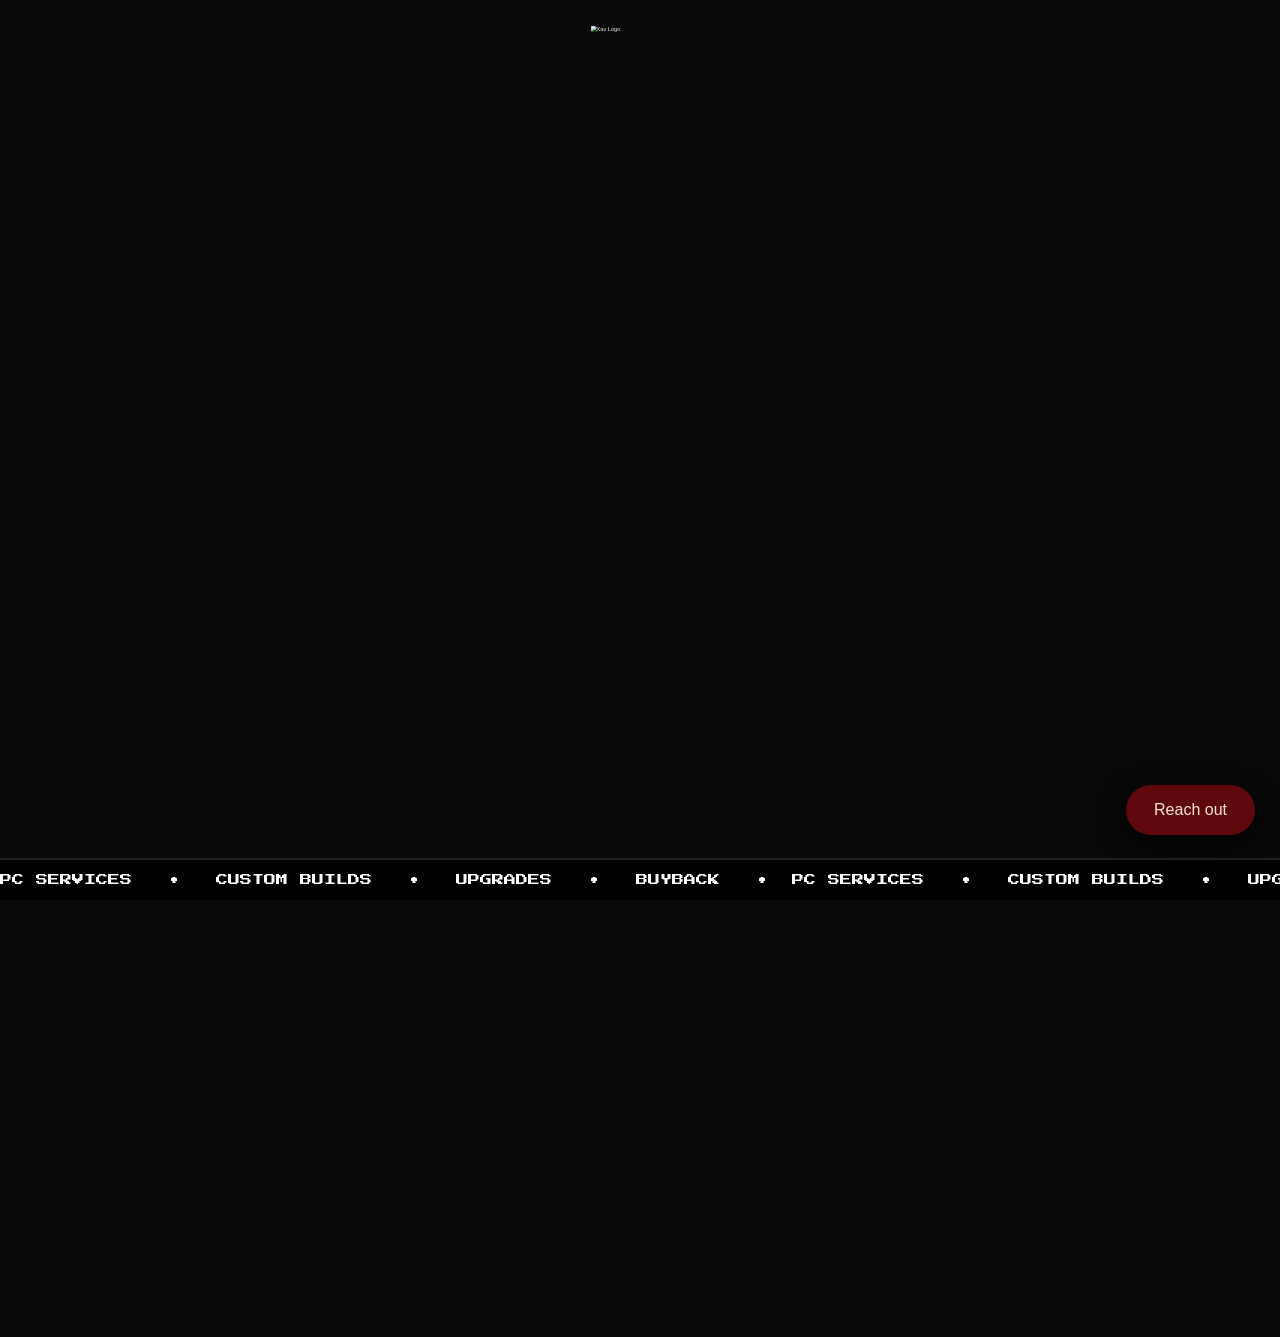
==== commit 9c0cd0b0: "Update index.html" ====
--- a/index.html
+++ b/index.html
@@ -11,9 +11,7 @@
 
     <div id="entry-overlay" class="page-entry-overlay"></div>
 
-    <!-- Center-to-Top-Center Logo Animation & Trust Badges -->
     <div id="header-container">
-        
         <div id="trust-left" class="trust-badge left" onclick="openReviewsModal()">why trust us?</div>
         
         <img 
@@ -23,7 +21,6 @@
         >
         
         <div id="trust-right" class="trust-badge right">5 <span class="sparkle-star">★</span> 129 Reviews</div>
-
         <div id="tagline">From consumers, to consumers.</div>
 
         <div id="nav-buttons" class="nav-buttons">
@@ -34,7 +31,6 @@
     </div>
 
     <div id="main-content">
-        
         <main class="showcase-section" id="showcase-section">
             <div class="showcase-row">
                 <div class="sc-text">for you</div>
@@ -82,10 +78,8 @@
                 <p><span class="tos-link" onclick="openModal('tosModal')">Terms of Service</span></p>
             </div>
         </footer>
-        
-    </div>
-
-    <!-- Retro Pixel Banner (Removed 1440P link as requested) -->
+    </div>
+
     <div class="pixel-banner">
         <div class="pixel-marquee">
             <span>PC SERVICES &nbsp;&nbsp;&bull;&nbsp;&nbsp; CUSTOM BUILDS &nbsp;&nbsp;&bull;&nbsp;&nbsp; UPGRADES &nbsp;&nbsp;&bull;&nbsp;&nbsp; BUYBACK &nbsp;&nbsp;&bull;&nbsp;&nbsp; </span>
@@ -97,12 +91,10 @@
         </div>
     </div>
 
-    <!-- Original Dark Red Floating Action Button -->
     <div id="reachOutFab" class="fab-bubble" onclick="openContactBubble()">
         Reach out
     </div>
 
-    <!-- Contact Form Container -->
     <div id="contactFormContainer" class="contact-form-container">
         <div class="contact-form-header">
             <h3>Get in Touch</h3>
@@ -133,7 +125,6 @@
         <button class="btn-whatsapp" onclick="submitToWhatsApp()">Send via WhatsApp</button>
     </div>
 
-    <!-- Instant Inquire Modal with 3D Carousel & Bizgram -->
     <div id="inquireModal" class="instant-modal">
         <button class="fixed-close-btn" onclick="closeInquireModal()">&times;</button>
         
@@ -155,11 +146,9 @@
                 <button class="car-nav" onclick="nextCar()">&#10095;</button>
             </div>
 
-            <!-- Bizgram Integration Section strictly inside the Modal -->
             <div class="bizgram-integrated">
                 <p class="bg-dream">With ties to bizgram, we have access to a catalogue many others don't have, so our customers never need to stop dreaming.</p>
                 <h2 class="bg-motto">SHOP WITH US,<br>BUILD WITH US.</h2>
-
                 <div class="bg-rules">
                     <p>All items are subject to tax and price increases at any time.</p>
                     <p>Self collect at 541312 block 312A.</p>
@@ -167,7 +156,6 @@
                     <p>Delivery charges are also applicable, and so are labour fees.</p>
                     <p class="highlight-rule">PC parts picking has an additional fee of $30.</p>
                 </div>
-
                 <a href="https://bizgram.com/pricelists/download/606" target="_blank" class="btn btn-solid pdf-btn">Download Full Bizgram Catalogue (PDF)</a>
             </div>
         </div>
@@ -181,61 +169,51 @@
             
             <div class="scene">
                 <div class="carousel" id="reviews3D">
-                    
-                    <div class="review-cell">
-                        <div class="stars">★★★★★</div>
-                        <p class="rev-text">"Excellent service! My PC had a software issue that seemed beyond repair, but he manage to fix it. He was very friendly, patient, and professional throughout the whole process. I really appreciated that he took the time to explain what caused the issue instead of just fixing it. Thank you for your time and effort in servicing my PC. Truly appreciate the help and would definitely recommend!"[cite: 20]</p>
-                        <span class="rev-user">@afiqidris62332[cite: 20]</span>
-                    </div>
-                    
-                    <div class="review-cell">
-                        <div class="stars">★★★★★</div>
-                        <p class="rev-text">"Very prompt and knowledgeable. Built an SFF with him, and the PC turn out to be fantastic. The whole experience was very pleasant."[cite: 21]</p>
-                        <span class="rev-user">@tengleongs50486[cite: 21]</span>
-                    </div>
-
-                    <div class="review-cell">
-                        <div class="stars">★★★★★</div>
-                        <p class="rev-text">"Seller was friendly and extremely responsive regarding questions about the build and is very knowledgeable about his craft. PC was delivered in pristine condition with wire management fully taken care of. Recommended seller for prebuilt PCs. will deal again if the need arises."[cite: 22]</p>
-                        <span class="rev-user">@coastalsquire[cite: 22]</span>
-                    </div>
-
-                    <div class="review-cell">
-                        <div class="stars">★★★★★</div>
-                        <p class="rev-text">"Been wanting to upgrade my rig forever and decided to get in touch. walked me through the entire process and guided me on components to purchase. great service provided and my pc is in great condition. for future upgrades i would not hesitate to look for again. highly recommended!"[cite: 23]</p>
-                        <span class="rev-user">@edward.chia.8[cite: 23]</span>
-                    </div>
-
-                    <div class="review-cell">
-                        <div class="stars">★★★★★</div>
-                        <p class="rev-text">"Friendly and responsive, answered any questions I had with detailed explanations. Helped to troubleshoot and ensured that everything was working before leaving."[cite: 24]</p>
-                        <span class="rev-user">@soreil[cite: 24]</span>
-                    </div>
-
-                    <div class="review-cell">
-                        <div class="stars">★★★★★</div>
-                        <p class="rev-text">"was really nice when showing me the pc, even explaining how to check specs cos i noob. now i can play heavy games!!? if uw buy pc ask this guy he legit pro"[cite: 25]</p>
-                        <span class="rev-user">@airaairaaira0[cite: 25]</span>
-                    </div>
-
-                    <div class="review-cell">
-                        <div class="stars">★★★★★</div>
-                        <p class="rev-text">"great experience with xavier!! went extra mile to help me settle my build n solve issues. very recommended 👍👍"[cite: 26]</p>
-                        <span class="rev-user">@yrjdnr[cite: 26]</span>
-                    </div>
-
-                    <div class="review-cell">
-                        <div class="stars">★★★★★</div>
-                        <p class="rev-text">"Seller answered all my questions quickly and professionally, and even helped me to source out cpu coolers to swap out for my PC when requested. The after-sales tips was really appreciated from him as well. All in all, the service was extremely affordable, and this seller is truly genuine in his work. Would recommend strongly 👍"[cite: 27]</p>
-                        <span class="rev-user">@collectiblesandcards[cite: 27]</span>
-                    </div>
-
-                    <div class="review-cell">
-                        <div class="stars">★★★★★</div>
-                        <p class="rev-text">"Bro was professionally trained😎👍 The desktop services were handled very smoothly and it works again thx"[cite: 28]</p>
-                        <span class="rev-user">@iutility7[cite: 28]</span>
-                    </div>
-
+                    <div class="review-cell">
+                        <div class="stars">★★★★★</div>
+                        <p class="rev-text">"Excellent service! My PC had a software issue that seemed beyond repair, but he manage to fix it. He was very friendly, patient, and professional throughout the whole process. I really appreciated that he took the time to explain what caused the issue instead of just fixing it. Thank you for your time and effort in servicing my PC. Truly appreciate the help and would definitely recommend!"</p>
+                        <span class="rev-user">@afiqidris62332</span>
+                    </div>
+                    <div class="review-cell">
+                        <div class="stars">★★★★★</div>
+                        <p class="rev-text">"Very prompt and knowledgeable. Built an SFF with him, and the PC turn out to be fantastic. The whole experience was very pleasant."</p>
+                        <span class="rev-user">@tengleongs50486</span>
+                    </div>
+                    <div class="review-cell">
+                        <div class="stars">★★★★★</div>
+                        <p class="rev-text">"Seller was friendly and extremely responsive regarding questions about the build and is very knowledgeable about his craft. PC was delivered in pristine condition with wire management fully taken care of. Recommended seller for prebuilt PCs. will deal again if the need arises."</p>
+                        <span class="rev-user">@coastalsquire</span>
+                    </div>
+                    <div class="review-cell">
+                        <div class="stars">★★★★★</div>
+                        <p class="rev-text">"Been wanting to upgrade my rig forever and decided to get in touch. walked me through the entire process and guided me on components to purchase. great service provided and my pc is in great condition. for future upgrades i would not hesitate to look for again. highly recommended!"</p>
+                        <span class="rev-user">@edward.chia.8</span>
+                    </div>
+                    <div class="review-cell">
+                        <div class="stars">★★★★★</div>
+                        <p class="rev-text">"Friendly and responsive, answered any questions I had with detailed explanations. Helped to troubleshoot and ensured that everything was working before leaving."</p>
+                        <span class="rev-user">@soreil</span>
+                    </div>
+                    <div class="review-cell">
+                        <div class="stars">★★★★★</div>
+                        <p class="rev-text">"was really nice when showing me the pc, even explaining how to check specs cos i noob. now i can play heavy games!!? if uw buy pc ask this guy he legit pro"</p>
+                        <span class="rev-user">@airaairaaira0</span>
+                    </div>
+                    <div class="review-cell">
+                        <div class="stars">★★★★★</div>
+                        <p class="rev-text">"great experience with xavier!! went extra mile to help me settle my build n solve issues. very recommended 👍👍"</p>
+                        <span class="rev-user">@yrjdnr</span>
+                    </div>
+                    <div class="review-cell">
+                        <div class="stars">★★★★★</div>
+                        <p class="rev-text">"Seller answered all my questions quickly and professionally, and even helped me to source out cpu coolers to swap out for my PC when requested. The after-sales tips was really appreciated from him as well. All in all, the service was extremely affordable, and this seller is truly genuine in his work. Would recommend strongly 👍"</p>
+                        <span class="rev-user">@collectiblesandcards</span>
+                    </div>
+                    <div class="review-cell">
+                        <div class="stars">★★★★★</div>
+                        <p class="rev-text">"Bro was professionally trained😎👍 The desktop services were handled very smoothly and it works again thx"</p>
+                        <span class="rev-user">@iutility7</span>
+                    </div>
                 </div>
             </div>
 
@@ -359,11 +337,11 @@
             initReviews3D();
         });
 
-        // 3D Reviews Carousel Engine
+        // Fixed radius guarantees structure remains intact even on mobile
         let reviewIndex = 0;
         function initReviews3D() {
             const cells = document.querySelectorAll('.review-cell');
-            const radius = window.innerWidth < 768 ? 200 : 400; 
+            const radius = 400; 
             cells.forEach((cell, i) => {
                 const angle = i * (360 / cells.length);
                 cell.style.transform = `rotateY(${angle}deg) translateZ(${radius}px)`;
@@ -374,13 +352,11 @@
         function rotateReviews(dir) {
             const cells = document.querySelectorAll('.review-cell');
             if(!cells.length) return;
-            const radius = window.innerWidth < 768 ? 200 : 400;
+            const radius = 400; 
             reviewIndex += dir;
             const angle = reviewIndex * -(360 / cells.length);
             document.getElementById('reviews3D').style.transform = `translateZ(-${radius}px) rotateY(${angle}deg)`;
         }
-
-        window.addEventListener('resize', initReviews3D);
 
         function openReviewsModal() {
             document.getElementById('reviewsModal').classList.add('active');
--- a/style.css
+++ b/style.css
@@ -66,11 +66,14 @@
     width: 280px; transition: all 1.2s cubic-bezier(0.25, 1, 0.3, 1);
 }
 #animated-logo.docked { top: 20px; transform: translate(-50%, 0) scale(0.35); }
+
 #tagline {
-    position: absolute; top: 130px; left: 5%; color: #e6f3f5; font-family: "Californian FB", "Times New Roman", serif;
+    position: absolute; top: 130px; left: 0; width: 100%; text-align: center;
+    color: #e6f3f5; font-family: "Californian FB", "Times New Roman", serif;
     font-size: 1.5rem; letter-spacing: 0.5px; opacity: 0; z-index: 950; transition: opacity 1.5s ease;
 }
 #tagline.revealed { opacity: 1; }
+
 .nav-buttons {
     position: absolute; top: 180px; left: 50%; transform: translateX(-50%); display: flex; gap: 1.5rem;
     opacity: 0; visibility: hidden; transition: opacity 1.2s ease; pointer-events: auto;
@@ -103,9 +106,70 @@
 .inquire-text { text-align: center; color: #a0a0a0; margin: 2rem 0 6rem 0; font-family: "Garamond", "Georgia", serif; font-size: 1.5rem; font-style: italic; letter-spacing: 1px; cursor: pointer; transition: color 0.2s; text-decoration: underline; text-underline-offset: 4px; }
 .inquire-text:hover { color: #ffffff; }
 
-
-/* =========================================
-   5. COMPANY FOOTER
+/* =========================================
+   5. TRUST BADGES & 3D REVIEWS CAROUSEL
+   ========================================= */
+.trust-badge {
+    position: absolute; top: 40px; opacity: 0; visibility: hidden;
+    transition: opacity 1.2s ease; font-size: 0.85rem; color: #a0a0a0; z-index: 1050;
+    pointer-events: auto;
+}
+.trust-badge.revealed { opacity: 1; visibility: visible; }
+
+.trust-badge.left {
+    right: calc(50% + 160px); cursor: pointer;
+    text-decoration: underline; text-underline-offset: 4px;
+}
+.trust-badge.left:hover { color: #fff; }
+
+.trust-badge.right {
+    left: calc(50% + 160px); color: #fff;
+}
+
+.sparkle-star {
+    color: #e5c158; display: inline-block;
+    animation: sparkle 1.5s infinite alternate;
+    text-shadow: 0 0 10px #e5c158, 0 0 20px #e5c158;
+}
+@keyframes sparkle {
+    0% { filter: brightness(1) drop-shadow(0 0 5px #e5c158); transform: scale(1); }
+    100% { filter: brightness(1.5) drop-shadow(0 0 15px #e5c158); transform: scale(1.2); }
+}
+
+.reviews-modal-card {
+    background-color: #0d0d0d; border: 1px solid #333; max-width: 1000px;
+    height: 80vh; display: flex; flex-direction: column; align-items: center; padding-top: 2.5rem;
+}
+.reviews-title { font-size: 2rem; color: #fff; font-family: 'Impact', sans-serif; letter-spacing: 2px; margin-bottom: 0; }
+
+.scene {
+    width: 100%; flex: 1; perspective: 1200px; display: flex; align-items: center; justify-content: center;
+    margin-top: 1rem; position: relative;
+}
+.carousel {
+    width: 300px; height: 250px; position: relative;
+    transform-style: preserve-3d; transition: transform 0.8s cubic-bezier(0.25, 1, 0.5, 1);
+}
+.review-cell {
+    position: absolute; width: 300px; height: 260px; left: 0; top: 0;
+    background: #151515; border: 1px solid #333; border-radius: 12px; padding: 1.5rem;
+    box-shadow: 0 0 20px rgba(0,0,0,0.8); display: flex; flex-direction: column; justify-content: flex-start;
+    backface-visibility: hidden;
+}
+.review-cell .stars { color: #e5c158; margin-bottom: 1rem; font-size: 1.2rem; letter-spacing: 2px; }
+.review-cell .rev-text { color: #ccc; font-style: italic; font-size: 0.85rem; line-height: 1.5; margin-bottom: 1rem; overflow-y: auto; flex: 1; }
+.review-cell .rev-user { color: #ffffff; font-size: 0.75rem; font-weight: 600; text-transform: uppercase; }
+
+.review-nav-btns { display: flex; gap: 1rem; margin-bottom: 2rem; }
+.review-nav-btns button {
+    background: #222; border: 1px solid #444; color: #fff; padding: 10px 20px;
+    border-radius: 30px; cursor: pointer; transition: background 0.3s;
+}
+.review-nav-btns button:hover { background: #444; }
+
+
+/* =========================================
+   6. COMPANY FOOTER
    ========================================= */
 .site-footer {
     background-color: #000000; border-top: 1px solid #222; padding: 3rem 4rem 5rem 4rem;
@@ -122,7 +186,7 @@
 
 
 /* =========================================
-   6. FLOATING ACTION BUTTON & CONTACT FORM
+   7. FLOATING ACTION BUTTON & CONTACT FORM
    ========================================= */
 .fab-bubble {
     position: fixed; bottom: 65px; right: 25px;
@@ -165,7 +229,7 @@
 
 
 /* =========================================
-   7. INQUIRE MODAL (3D CAROUSEL & BIZGRAM)
+   8. INQUIRE MODAL (3D CAROUSEL & BIZGRAM)
    ========================================= */
 .instant-modal {
     display: none; position: fixed; top: 0; left: 0; width: 100%; height: 100%;
@@ -224,27 +288,23 @@
 
 
 /* =========================================
-   8. RETRO PIXEL BANNER
+   9. RETRO PIXEL BANNER
    ========================================= */
 .pixel-banner {
     position: fixed; bottom: 0; left: 0; width: 100%; background-color: #000000;
     border-top: 2px solid #222; padding: 14px 0; z-index: 950; overflow: hidden; display: flex; align-items: center;
-    cursor: pointer;
-}
-.pixel-banner:hover .pixel-marquee { animation-play-state: paused; }
+}
 
 .pixel-marquee {
     display: flex; white-space: nowrap; font-family: 'Press Start 2P', monospace;
     font-size: 0.75rem; color: #ffffff; animation: pixelScroll 24s linear infinite;
 }
-.pixel-marquee span u { text-underline-offset: 4px; text-decoration-thickness: 1.5px; transition: color 0.2s; }
-.pixel-banner:hover .pixel-marquee span u { color: #00f3ff; }
 
 @keyframes pixelScroll { 0% { transform: translateX(0); } 100% { transform: translateX(-50%); } }
 
 
 /* =========================================
-   9. PIXELATED MODAL (BLOCKY SCALE)
+   10. STANDARD MODALS (TOS)
    ========================================= */
 .modal-overlay {
     position: fixed; top: 0; left: 0; width: 100%; height: 100%;
@@ -253,33 +313,6 @@
 }
 .modal-overlay.active { opacity: 1; pointer-events: auto; }
 
-@keyframes blockyPopIn { 0% { transform: scale(0); opacity: 0; } 100% { transform: scale(1); opacity: 1; } }
-@keyframes blockyPopOut { 0% { transform: scale(1); opacity: 1; } 100% { transform: scale(0); opacity: 0; } }
-
-.pixel-modal-card {
-    background-color: #000000; border: 4px solid #ffffff; padding: 3rem 2rem;
-    width: 90%; max-width: 900px; position: relative; text-align: center; transform: scale(0); opacity: 0;
-}
-.modal-overlay.active .pixel-modal-card { animation: blockyPopIn 0.3s steps(4, end) forwards; }
-.modal-overlay.closing .pixel-modal-card { animation: blockyPopOut 0.3s steps(4, end) forwards; }
-
-.pixel-close-btn {
-    position: absolute; top: -4px; right: -4px; background: #000; border: 4px solid #fff;
-    width: 40px; height: 40px; color: #fff; font-family: 'Press Start 2P', monospace; font-size: 1.2rem; cursor: pointer; 
-}
-.pixel-close-btn:hover { background: #fff; color: #000; }
-.pixel-title { font-family: 'Press Start 2P', monospace; font-size: 1.5rem; color: #fff; margin-bottom: 1rem; line-height: 1.4; }
-.pixel-specs { font-family: monospace; font-size: 1.1rem; color: #00f3ff; margin-bottom: 2.5rem; letter-spacing: 1px; }
-
-.mm-gallery-grid { display: flex; justify-content: center; gap: 1.5rem; width: 100%; }
-.mm-gallery-item { flex: 1; position: relative; cursor: pointer; overflow: hidden; border: 2px solid #333; }
-.mm-gallery-item img { width: 100%; height: 100%; object-fit: cover; display: block; transition: transform 0.4s cubic-bezier(0.25, 0.46, 0.45, 0.94); }
-.mm-gallery-item:hover img { transform: scale(1.1); }
-
-
-/* =========================================
-   10. STANDARD MODALS (TOS)
-   ========================================= */
 .tos-card {
     background-color: #1a1a1a; border: 1px solid #333; text-align: left;
     width: 90%; max-width: 600px; max-height: 85vh; padding: 2.5rem 2rem;
@@ -375,6 +408,8 @@
 .cat-page-title { font-family: 'Impact', sans-serif; font-size: 3.5rem; color: #ffffff; letter-spacing: 3px; margin-bottom: 0.5rem; }
 .cat-page-sub { color: #a0a0a0; font-size: 1.1rem; margin-bottom: 4rem; }
 
+.cat-section-header { font-family: 'Impact', sans-serif; font-size: 2rem; color: #555; margin: 6rem 0 2.5rem; letter-spacing: 2px; }
+
 .cat-grid {
     display: grid; grid-template-columns: repeat(auto-fill, minmax(320px, 1fr)); gap: 2.5rem; justify-items: center;
 }
@@ -385,8 +420,12 @@
 .cat-card:hover { transform: translateY(-8px); box-shadow: 0 15px 35px rgba(0, 0, 0, 0.6); border-color: #555; }
 
 .cat-card-img-box { position: relative; width: 100%; height: 250px; background-color: #080808; overflow: hidden; }
-.cat-card-img-box img { width: 100%; height: 100%; object-fit: cover; transition: transform 0.5s ease; }
+.cat-card-img-box img { width: 100%; height: 100%; object-fit: cover; transition: transform 0.5s ease, filter 0.4s ease; }
 .cat-card:hover .cat-card-img-box img { transform: scale(1.08); }
+
+/* Archive Styling */
+.cat-card.archived .cat-card-img-box img { filter: grayscale(90%) opacity(0.8); }
+.cat-card.archived:hover .cat-card-img-box img { filter: grayscale(0%) opacity(1); }
 
 .cat-card-overlay {
     position: absolute; top: 0; left: 0; width: 100%; height: 100%; background: rgba(0, 0, 0, 0.5);
@@ -397,6 +436,8 @@
 
 .cat-card-info { padding: 1.5rem; text-align: left; }
 .cat-badge { font-size: 0.7rem; background: rgba(229, 193, 88, 0.15); color: #e5c158; padding: 4px 8px; border-radius: 4px; border: 1px solid rgba(229, 193, 88, 0.3); font-weight: 600; letter-spacing: 1px; }
+.cat-badge.sold { background: rgba(255, 50, 50, 0.15); color: #ff4444; border-color: rgba(255, 50, 50, 0.3); }
+
 .cat-card-info h3 { color: #ffffff; font-size: 1.3rem; margin: 1rem 0 0.5rem; font-weight: 600; }
 .cat-short-specs { color: #888; font-size: 0.9rem; line-height: 1.5; }
 
@@ -441,17 +482,22 @@
 .cat-details-section { flex: 1; padding: 3rem 2.5rem; overflow-y: auto; text-align: left; }
 .cat-details-section h2 { font-size: 2rem; color: #ffffff; letter-spacing: -0.5px; margin-bottom: 1rem; }
 .cat-divider { width: 50px; height: 3px; background-color: #e5c158; margin-bottom: 2rem; }
+
 .bench-grid { display: grid; grid-template-columns: 1fr 1fr; gap: 1rem; }
 .bench-item { background: #222; padding: 1rem; border-radius: 6px; display: flex; flex-direction: column; }
 .bench-game { color: #fff; font-weight: 600; font-size: 0.95rem; margin-bottom: 0.3rem;}
 .bench-fps { color: #00f3ff; font-family: 'Impact', sans-serif; font-size: 1.4rem; margin-bottom: 0.2rem;}
 .bench-res { color: #888; font-size: 0.75rem; text-transform: uppercase; letter-spacing: 1px;}
+
 .cat-buy-btn {
     width: 100%; background: #fff; color: #000; font-weight: 600; border: none; padding: 1.2rem;
     border-radius: 8px; font-size: 1rem; letter-spacing: 1px; cursor: pointer;
     transition: background 0.3s, transform 0.2s; margin-top: 1rem;
 }
 .cat-buy-btn:hover { background: #e0e0e0; transform: translateY(-2px); }
+
+.cat-buy-btn.sold { background: #222; color: #666; cursor: not-allowed; border: 1px solid #333; }
+.cat-buy-btn.sold:hover { transform: none; }
 
 /* Catalogue Disclaimer & Warranty Boxes */
 .cat-disclaimer {
@@ -488,12 +534,17 @@
     #animated-logo.docked { transform: translate(-50%, 0) scale(0.35); top: 10px; }
     
     #tagline { top: 95px; left: 0; width: 100%; text-align: center; font-size: 1.1rem; }
+    
+    .trust-badge { top: 60px; font-size: 0.75rem; }
+    .trust-badge.left { right: auto; left: 10px; }
+    .trust-badge.right { left: auto; right: 10px; }
+
     .nav-buttons { top: 140px; flex-direction: column; gap: 0.8rem; }
     .btn { padding: 0.6rem 1.5rem; font-size: 0.85rem; }
     #main-content { padding-top: 360px; }
 
     /* SERVICES PAGE FIXES */
-    .sticky-bg img { max-width: 85vw; max-height: 50vh; opacity: 0.35; object-fit: contain; }
+    .sticky-bg img { max-width: 85vw; max-height: 45vh; opacity: 0.25; object-fit: contain; }
     .back-btn { top: 15px; left: 15px; padding: 8px 12px; font-size: 0.8rem; z-index: 2500; }
 
     .showcase-row, .showcase-row.reverse { flex-direction: column; gap: 2rem; }
@@ -502,12 +553,8 @@
 
     /* DISTRIBUTED FOOTER FIX */
     .site-footer { 
-        flex-direction: row; 
-        flex-wrap: nowrap; 
-        align-items: flex-start;
-        justify-content: space-between; 
-        gap: 0.5rem; 
-        padding: 2rem 1rem 6rem 1rem; 
+        flex-direction: row; flex-wrap: nowrap; align-items: flex-start;
+        justify-content: space-between; gap: 0.5rem; padding: 2rem 1rem 6rem 1rem; 
     }
     .footer-left, .footer-right { width: 50%; }
     .footer-left { text-align: left; }
@@ -517,18 +564,9 @@
 
     /* PIXEL BANNER & MODAL FIXES */
     .pixel-banner { padding: 10px 0; }
-    .pixel-marquee { font-size: 0.55rem; } /* Scaled down for mobile */
-    .mm-gallery-grid { flex-direction: column; gap: 1rem; }
+    .pixel-marquee { font-size: 0.55rem; }
     
-    .pixel-modal-card { 
-        width: 95%; max-width: 95%; padding: 2.5rem 1rem 1.5rem 1rem; 
-        max-height: 85vh; overflow-y: auto; 
-    }
-    .pixel-close-btn { top: 10px; right: 10px; }
-    .pixel-title { font-size: 1.1rem; }
-    .pixel-specs { font-size: 0.85rem; }
-
-    /* CATALOGUE MODAL FIXES */
+    /* MODAL FIXES */
     .carousel-3d-stage { width: 250px; }
     .car-3d-item.prev { transform: translateX(-55%) scale(0.65) translateZ(-100px); }
     .car-3d-item.next { transform: translateX(55%) scale(0.65) translateZ(-100px); }
